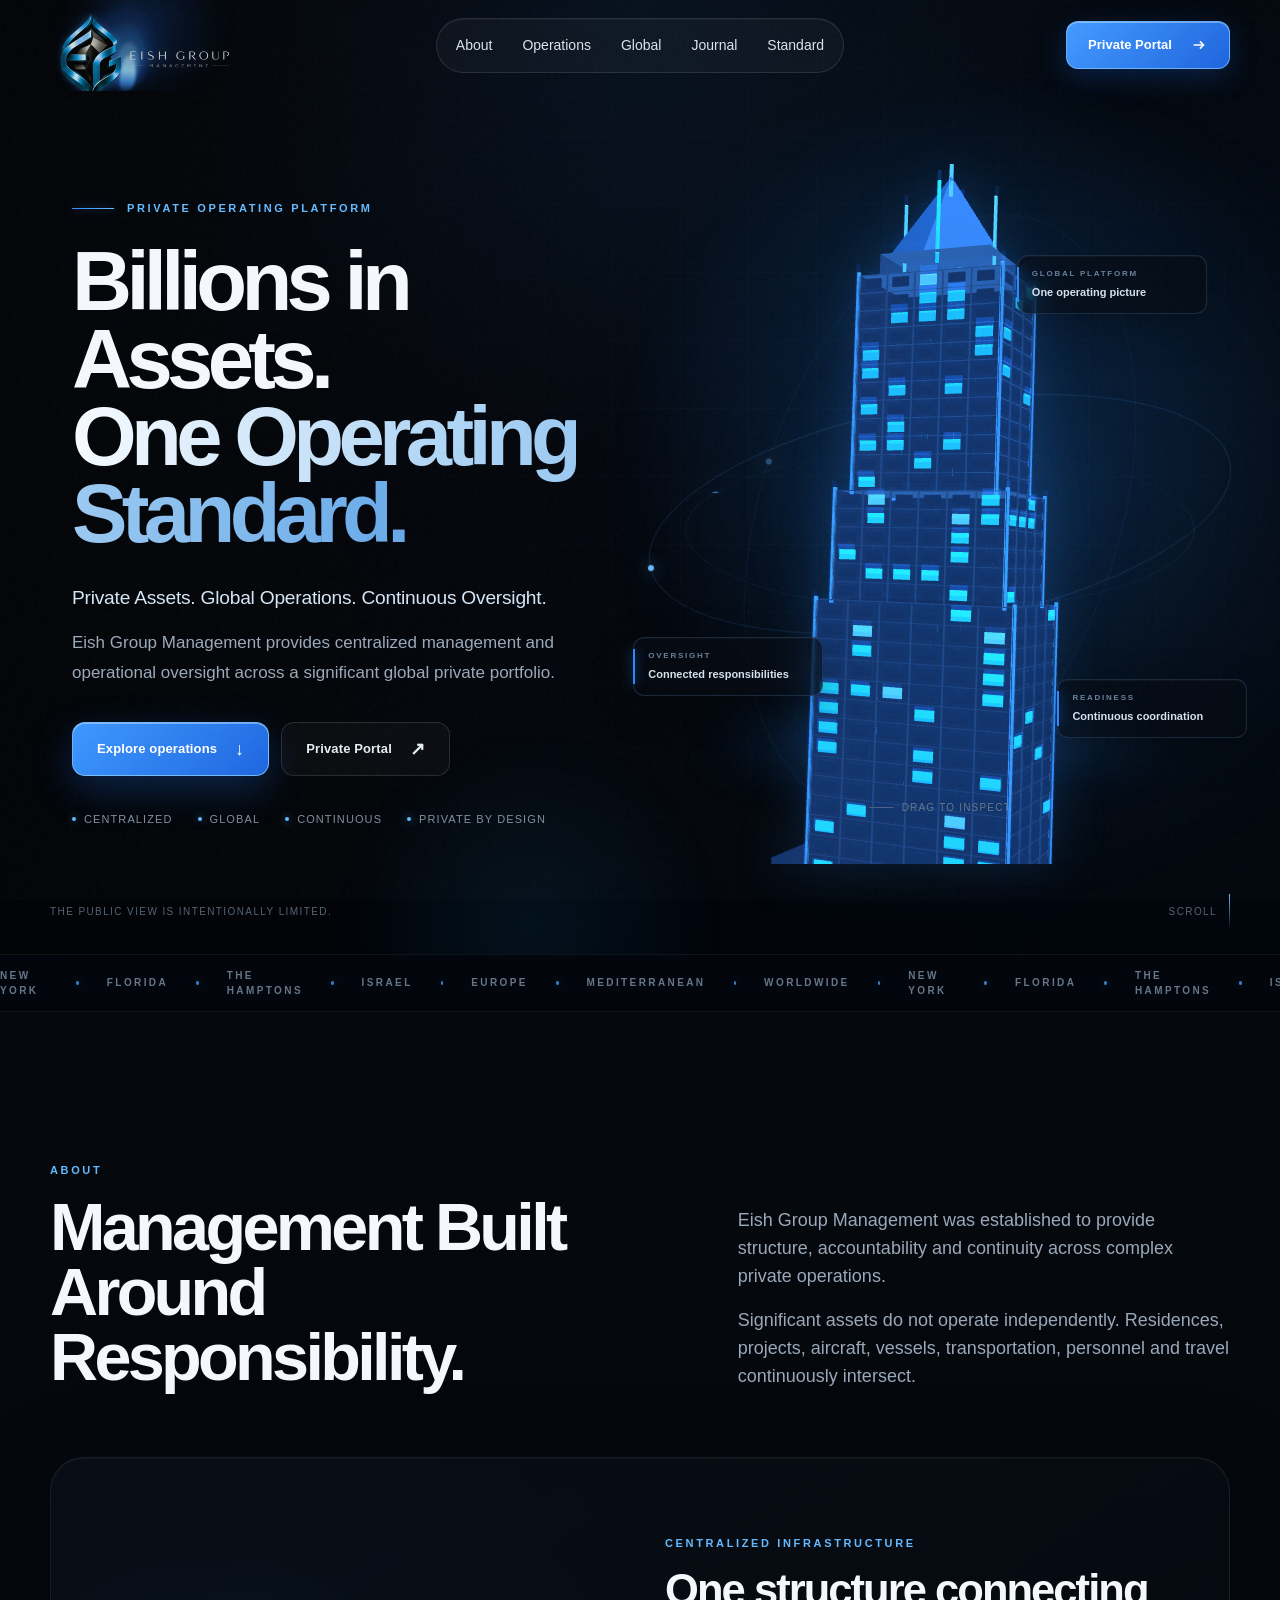
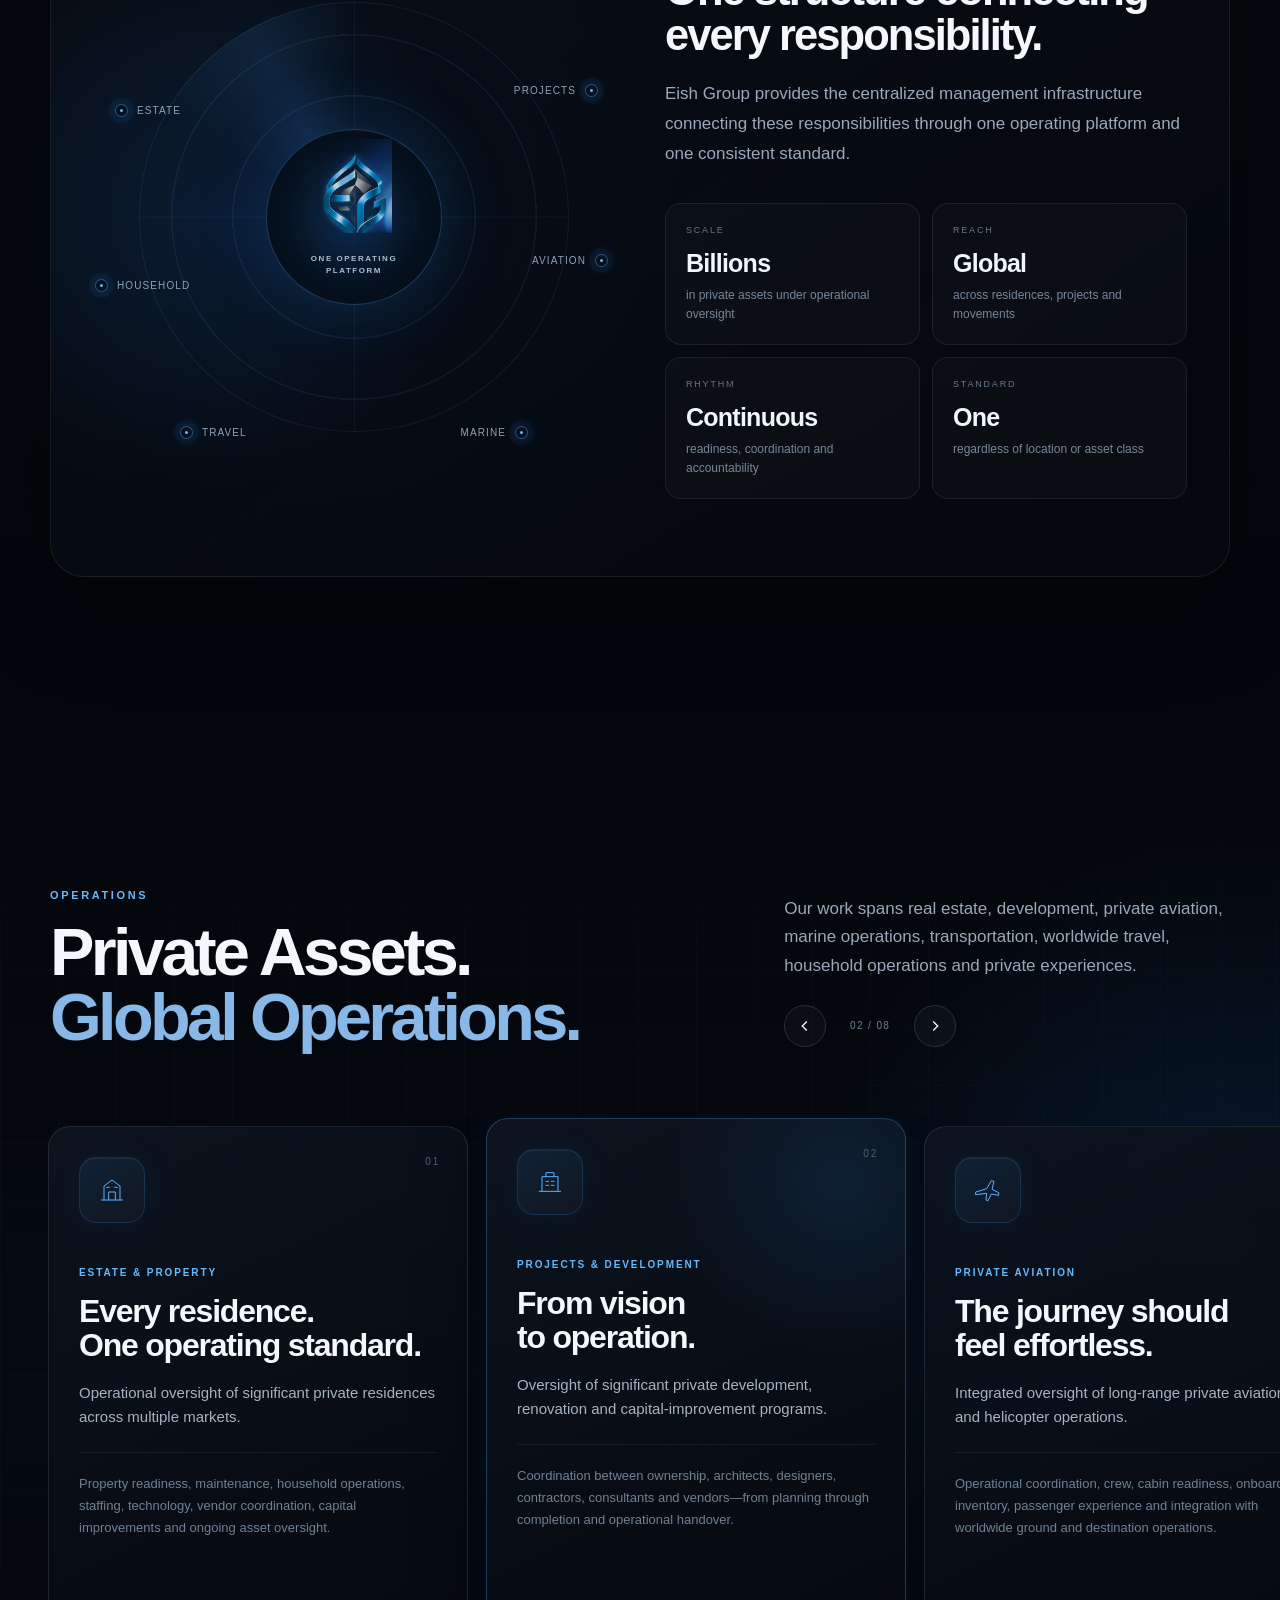
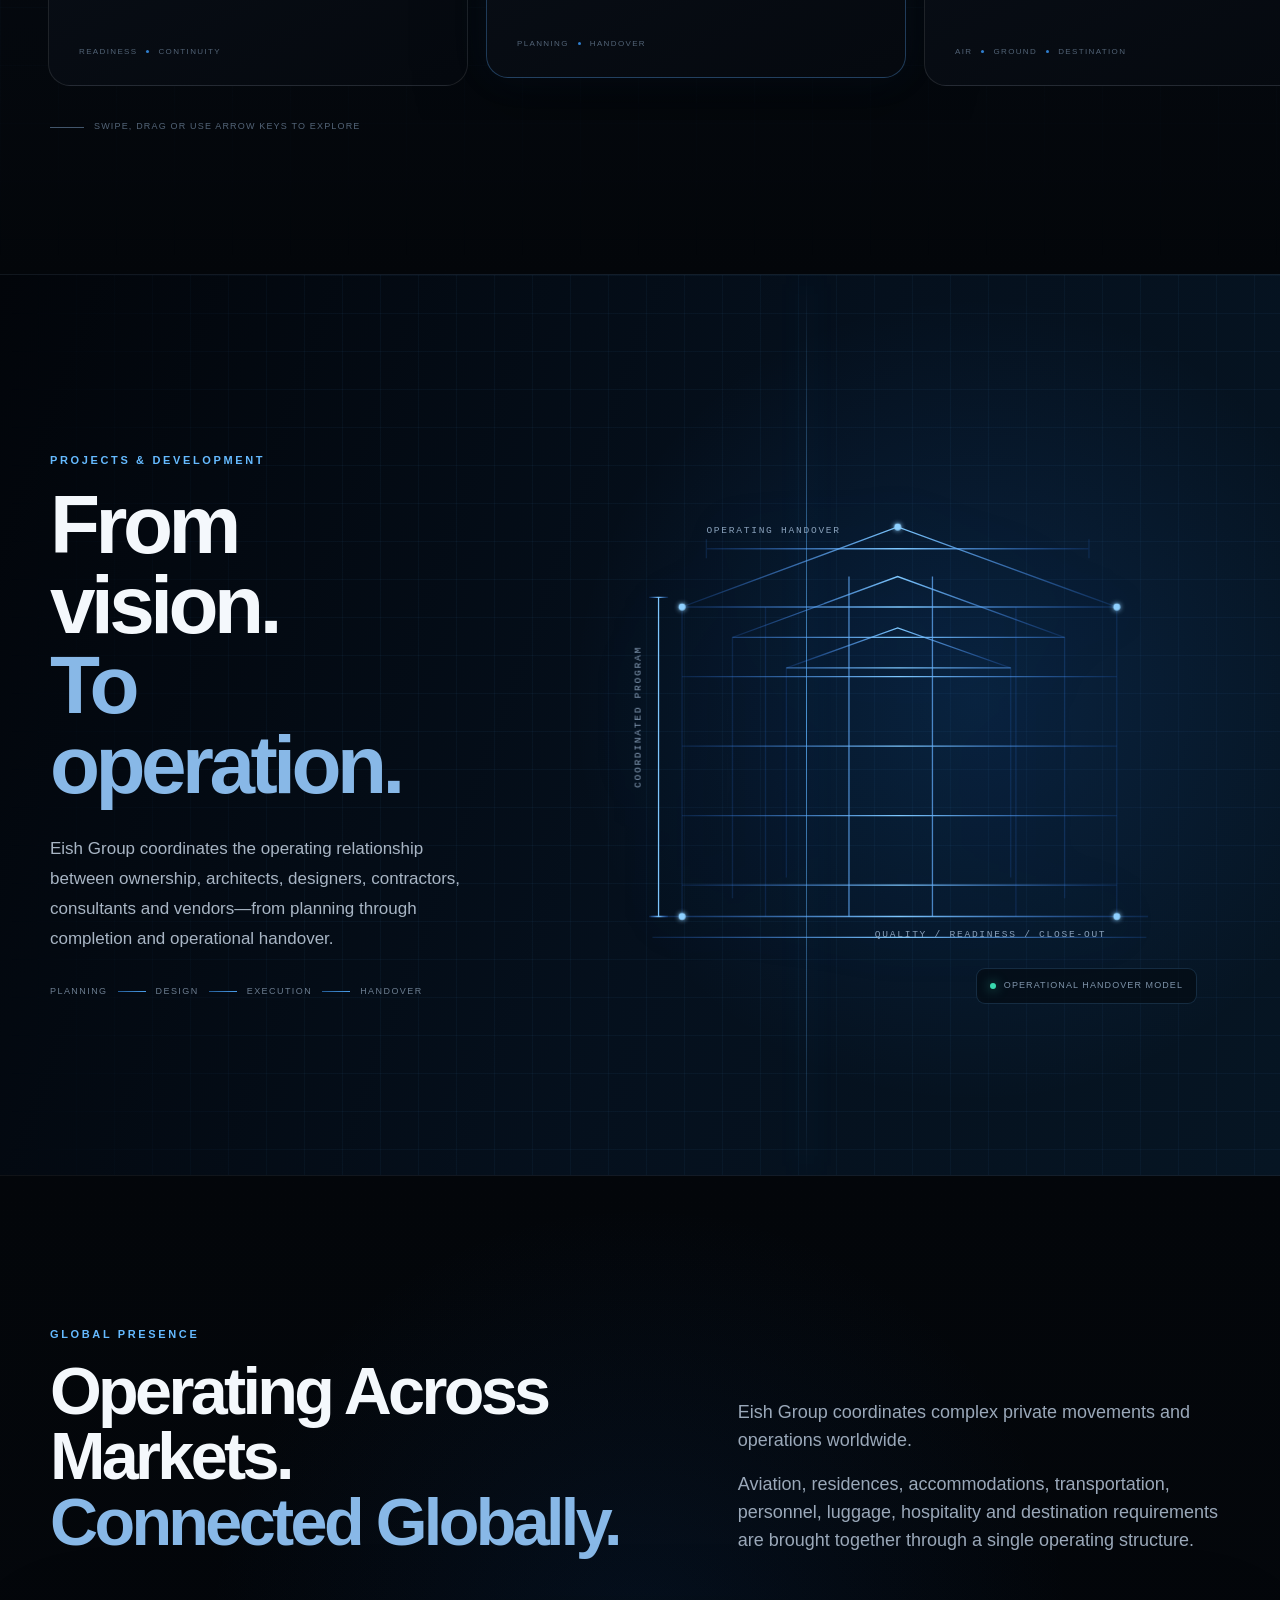
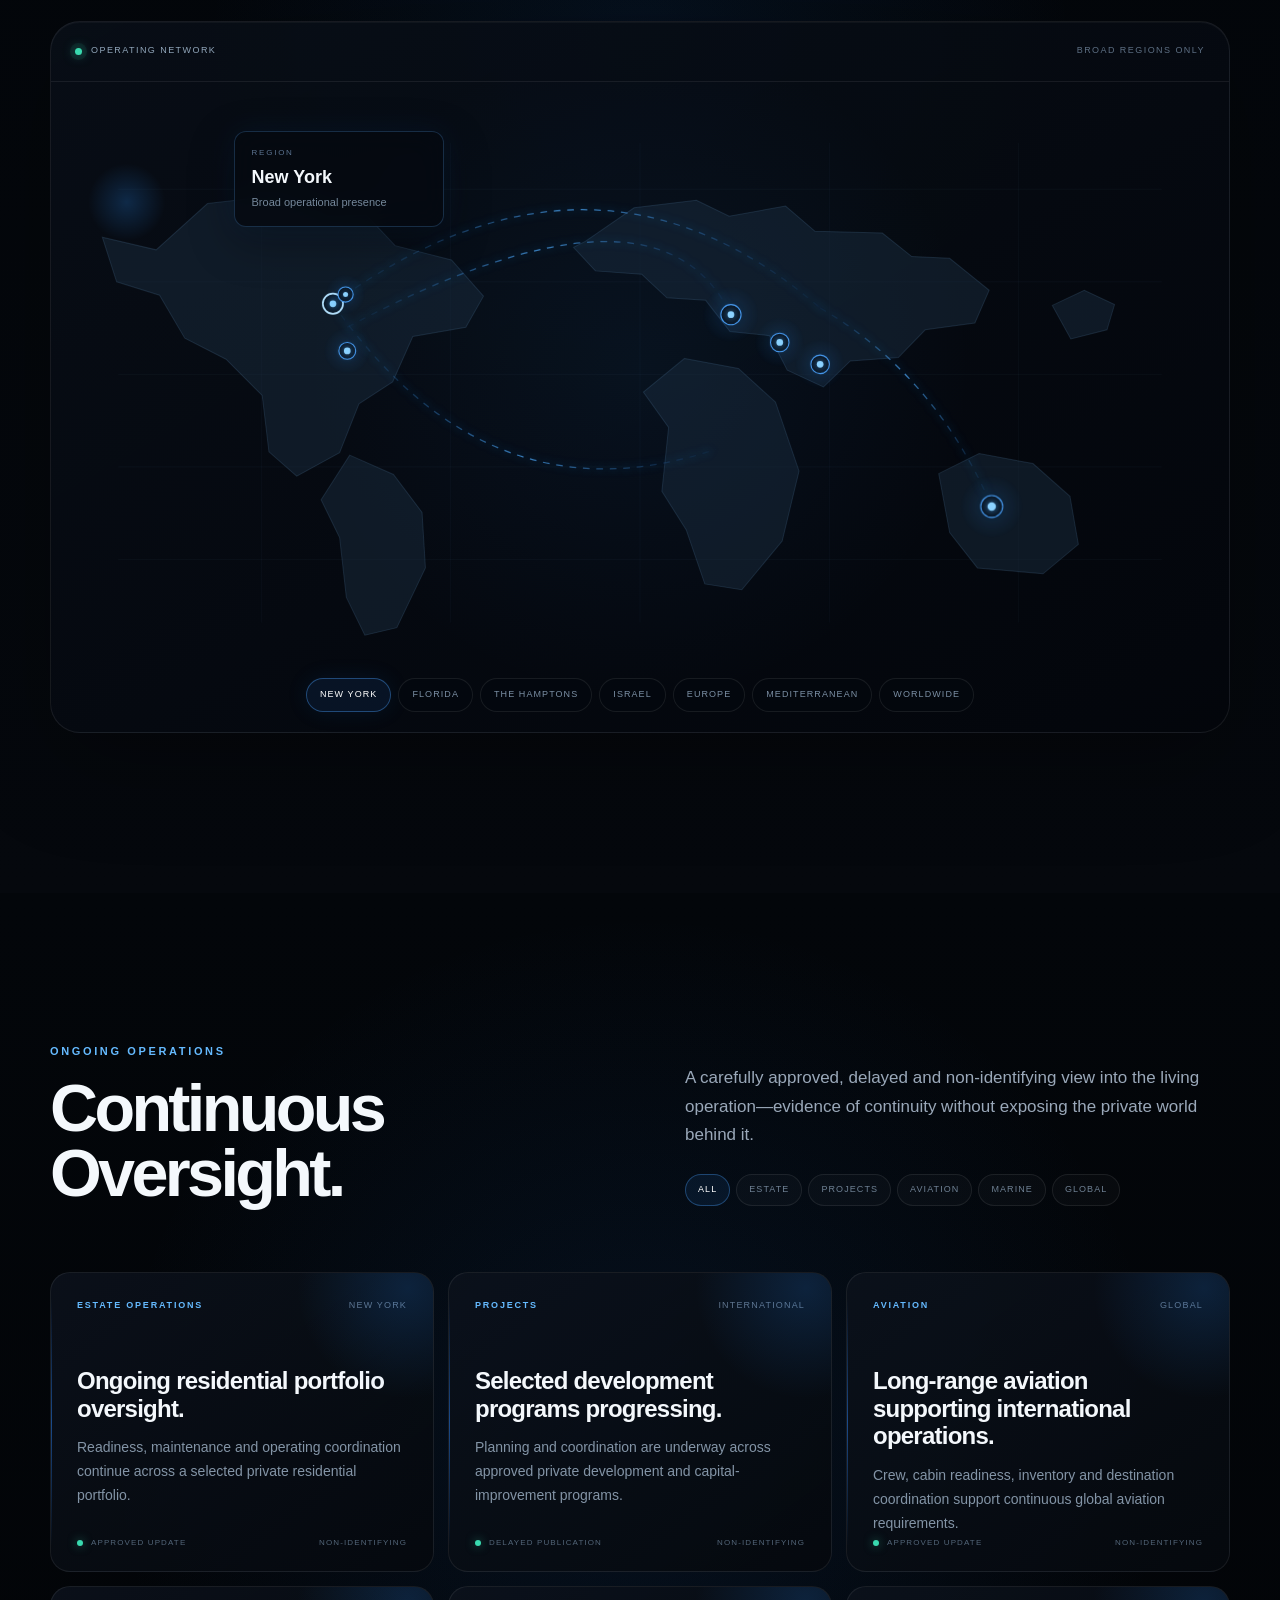
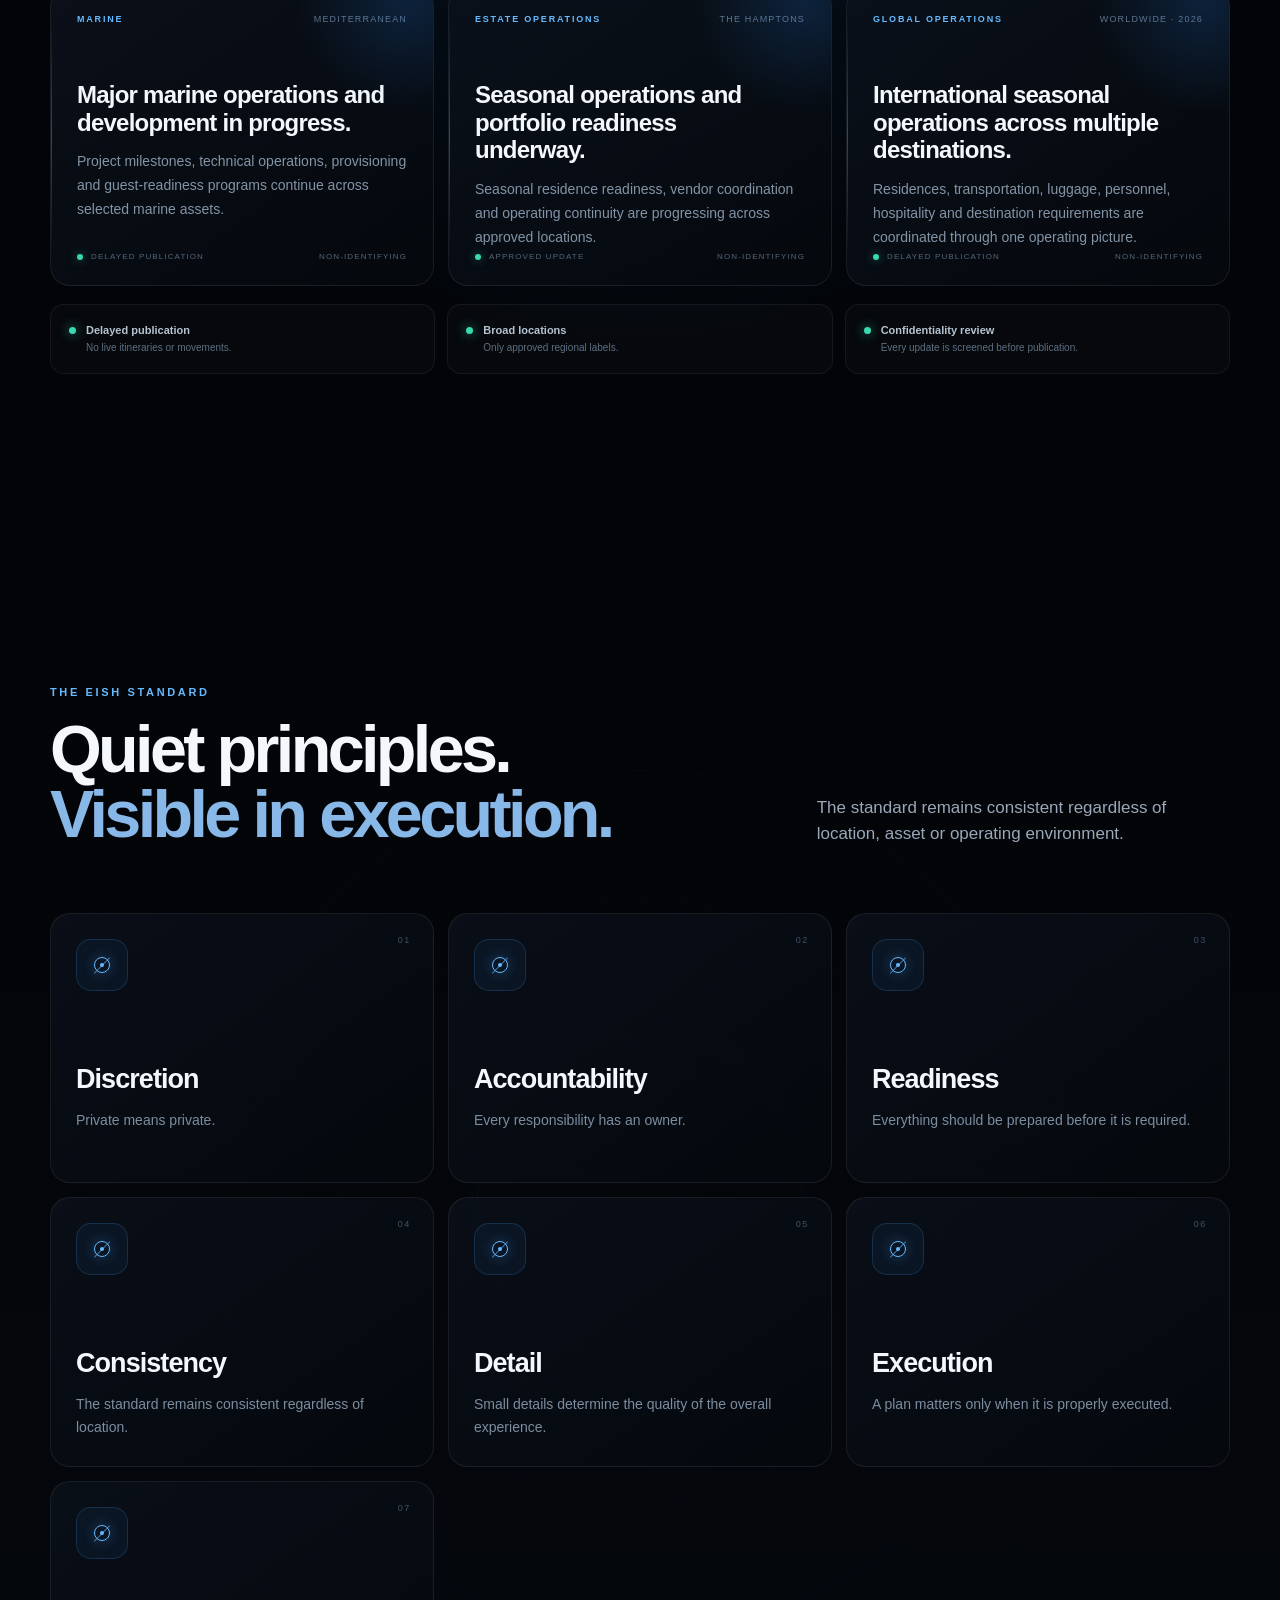
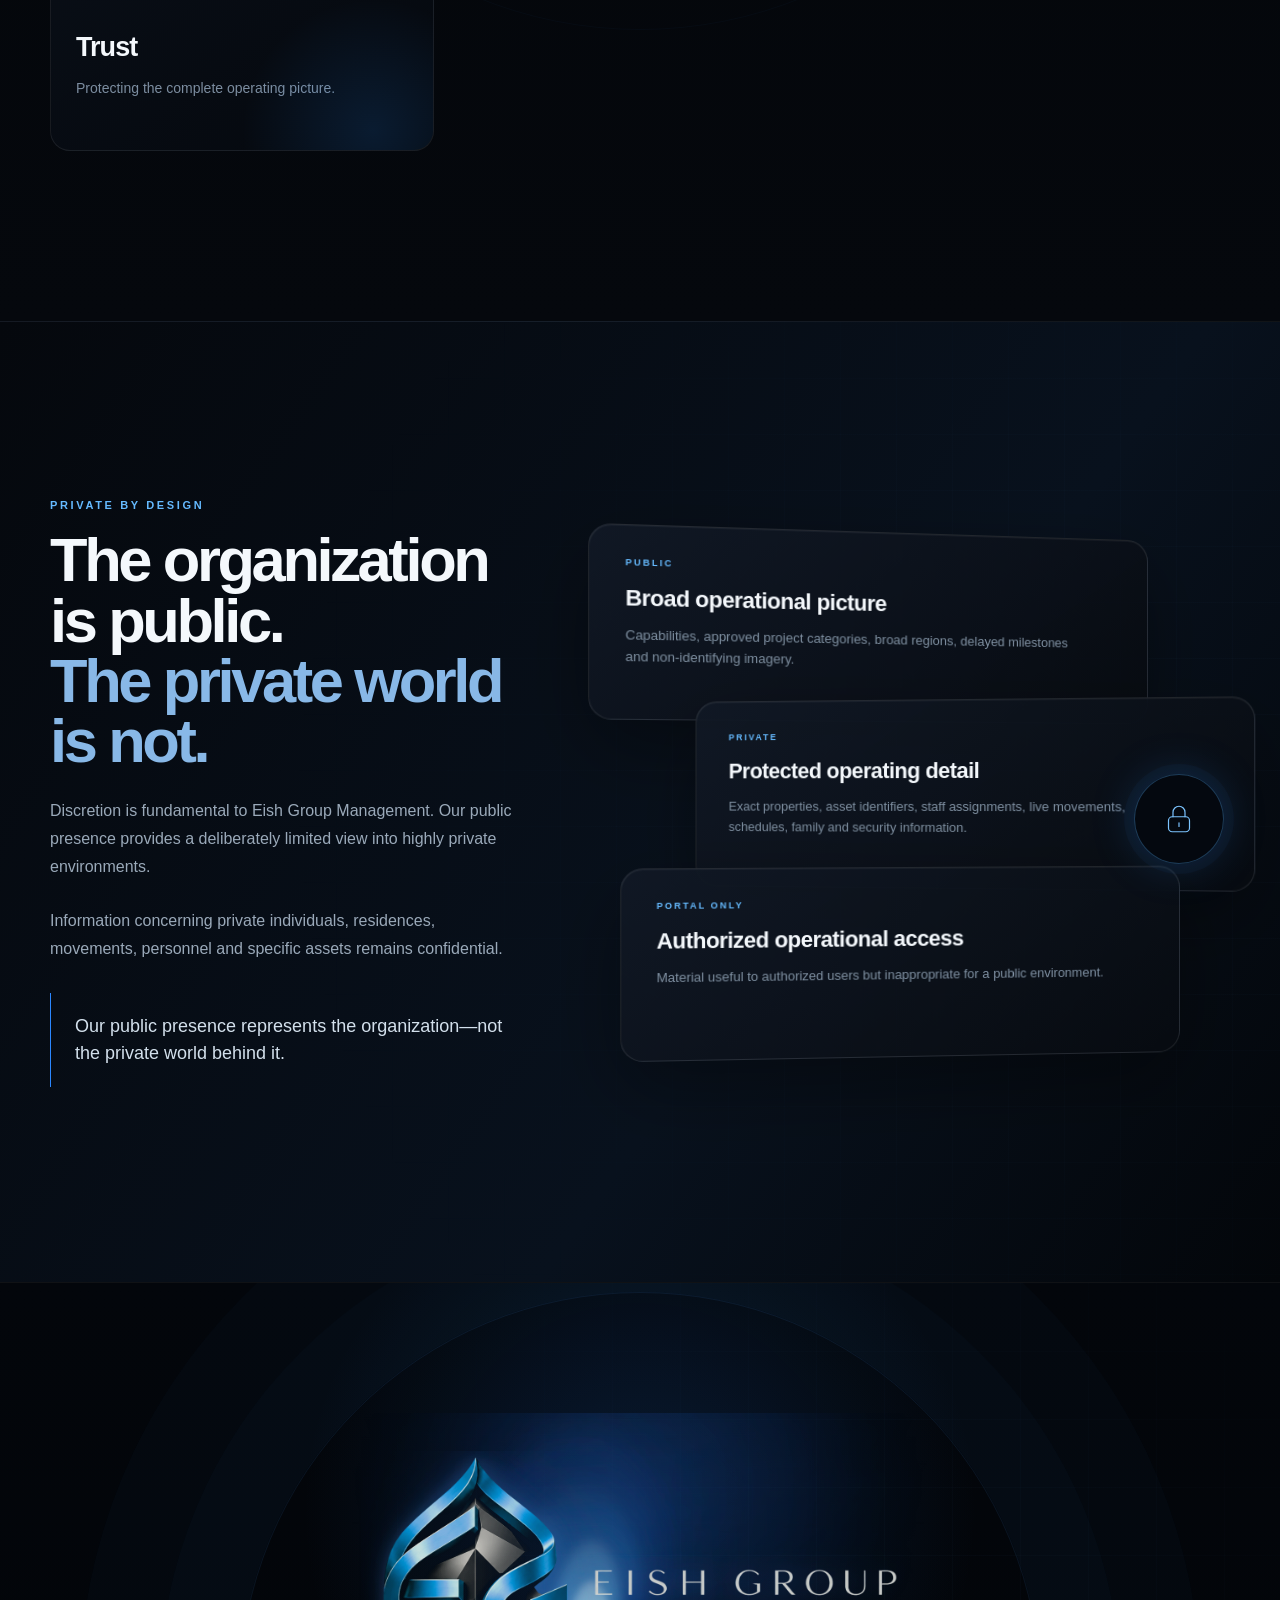
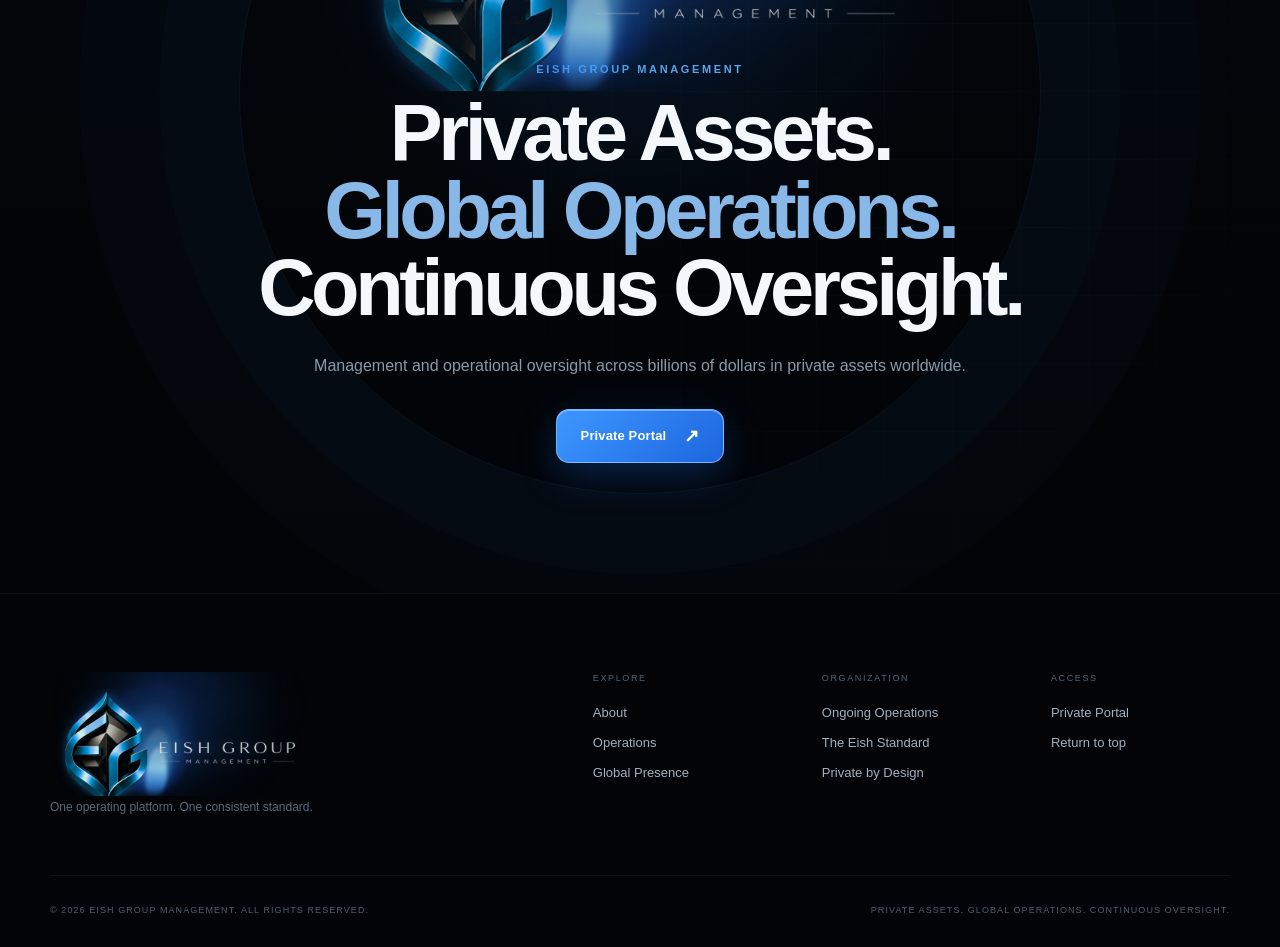
==== index.html @ 065172d6 "Deploy Eish Group Management website" ====
<!doctype html>
<html lang="en">
<head>
  <meta charset="utf-8">
  <meta name="viewport" content="width=device-width, initial-scale=1, viewport-fit=cover">
  <meta name="theme-color" content="#04070c">
  <meta name="color-scheme" content="dark">
  <meta name="description" content="Eish Group Management provides centralized management and operational oversight across a significant global private portfolio.">
  <meta property="og:type" content="website">
  <meta property="og:title" content="Eish Group Management — One Operating Standard">
  <meta property="og:description" content="Private Assets. Global Operations. Continuous Oversight.">
  <meta property="og:image" content="./assets/og-image.png">
  <meta name="twitter:card" content="summary_large_image">
  <title>Eish Group Management — Private Assets. Global Operations.</title>
  <link rel="icon" type="image/png" href="./assets/favicon.png">
  <link rel="apple-touch-icon" href="./assets/favicon.png">
  <link rel="manifest" href="./site.webmanifest">
  <link rel="preload" href="./assets/eish-logo-lockup.png" as="image">
  <link rel="preload" href="./assets/eish-tower.glb" as="fetch" type="model/gltf-binary" crossorigin>
  <link rel="stylesheet" href="./styles.css">
  <script type="module" src="./js/app.js"></script>
</head>
<body>
  <a class="skip-link" href="#main">Skip to content</a>
  <canvas id="ambient-canvas" class="ambient-canvas" aria-hidden="true"></canvas>
  <div class="page-noise" aria-hidden="true"></div>
  <div class="scroll-progress" aria-hidden="true"><span></span></div>

  <header class="site-header" data-header>
    <div class="header-shell">
      <a class="brand" href="#home" aria-label="Eish Group Management home">
        <img src="./assets/eish-logo-lockup.png" alt="Eish Group Management">
      </a>
      <nav class="desktop-nav" aria-label="Primary navigation">
        <a href="#about">About</a>
        <a href="#operations">Operations</a>
        <a href="#global">Global</a>
        <a href="#journal">Journal</a>
        <a href="#standard">Standard</a>
      </nav>
      <button class="portal-button portal-trigger" type="button">
        <span>Private Portal</span>
        <svg viewBox="0 0 20 20" aria-hidden="true"><path d="M4 10h11M11 6l4 4-4 4"/></svg>
      </button>
      <button class="menu-button" type="button" aria-label="Open menu" aria-expanded="false" data-menu-open>
        <span></span><span></span>
      </button>
    </div>
  </header>

  <dialog class="mobile-menu" data-mobile-menu>
    <div class="mobile-menu-shell">
      <button class="mobile-menu-close" type="button" aria-label="Close menu" data-menu-close>
        <span></span><span></span>
      </button>
      <img class="mobile-menu-mark" src="./assets/eish-mark.png" alt="">
      <nav aria-label="Mobile navigation">
        <a href="#about">About</a>
        <a href="#operations">Operations</a>
        <a href="#projects">Projects</a>
        <a href="#global">Global</a>
        <a href="#journal">Journal</a>
        <a href="#standard">The Eish Standard</a>
      </nav>
      <button class="button button-primary portal-trigger" type="button">Private Portal <span>↗</span></button>
      <p>Private Assets. Global Operations. Continuous Oversight.</p>
    </div>
  </dialog>

  <dialog class="portal-dialog" data-portal-dialog>
    <div class="portal-panel">
      <button class="dialog-close" type="button" aria-label="Close private portal dialog" data-portal-close>
        <span></span><span></span>
      </button>
      <div class="portal-security-mark" aria-hidden="true">
        <img src="./assets/eish-mark.png" alt="">
        <span class="security-ring"></span>
      </div>
      <p class="eyebrow">AUTHORIZED ACCESS</p>
      <h2>Private Portal</h2>
      <p class="portal-copy">Secure operational access is provided through a separate authenticated environment. Use the private access channel issued by Eish Group Management.</p>
      <div class="portal-status">
        <span class="status-dot"></span>
        <span>Protected environment</span>
      </div>
      <button class="button button-muted" type="button" data-portal-close>Return to public site</button>
    </div>
  </dialog>

  <aside class="section-rail" aria-label="Page sections">
    <a href="#home" data-section-link="home"><span>01</span><b>Home</b></a>
    <a href="#about" data-section-link="about"><span>02</span><b>About</b></a>
    <a href="#operations" data-section-link="operations"><span>03</span><b>Operations</b></a>
    <a href="#global" data-section-link="global"><span>04</span><b>Global</b></a>
    <a href="#journal" data-section-link="journal"><span>05</span><b>Journal</b></a>
    <a href="#standard" data-section-link="standard"><span>06</span><b>Standard</b></a>
  </aside>

  <main id="main">
    <section id="home" class="hero section-observed" data-section="home">
      <div class="hero-grid"></div>
      <div class="hero-orb hero-orb-a"></div>
      <div class="hero-orb hero-orb-b"></div>
      <div class="hero-content container">
        <div class="hero-copy reveal-group">
          <div class="eyebrow-line reveal-item">
            <span></span>
            <p>PRIVATE OPERATING PLATFORM</p>
          </div>
          <h1 class="reveal-item">Billions in Assets.<br><em>One Operating Standard.</em></h1>
          <p class="hero-deck reveal-item">Private Assets. Global Operations. Continuous Oversight.</p>
          <p class="hero-intro reveal-item">Eish Group Management provides centralized management and operational oversight across a significant global private portfolio.</p>
          <div class="hero-actions reveal-item">
            <a class="button button-primary" href="#operations">Explore operations <span>↓</span></a>
            <button class="button button-ghost portal-trigger" type="button">Private Portal <span>↗</span></button>
          </div>
          <div class="hero-proof reveal-item" aria-label="Operating attributes">
            <span><i></i>Centralized</span>
            <span><i></i>Global</span>
            <span><i></i>Continuous</span>
            <span><i></i>Private by Design</span>
          </div>
        </div>

        <div class="hero-visual reveal-item" data-building-stage>
          <div class="visual-halo"></div>
          <canvas id="building-canvas" aria-label="Interactive rotating architectural tower model"></canvas>
          <div class="model-fallback" data-model-fallback aria-hidden="true">
            <div class="fallback-tower"><i></i><i></i><i></i><i></i></div>
          </div>
          <div class="orbit orbit-a"></div>
          <div class="orbit orbit-b"></div>
          <div class="orbit orbit-c"></div>
          <div class="hud-card hud-card-top">
            <span>GLOBAL PLATFORM</span>
            <strong>One operating picture</strong>
          </div>
          <div class="hud-card hud-card-left">
            <span>OVERSIGHT</span>
            <strong>Connected responsibilities</strong>
          </div>
          <div class="hud-card hud-card-right">
            <span>READINESS</span>
            <strong>Continuous coordination</strong>
          </div>
          <div class="model-control-hint"><span></span>Drag to inspect</div>
        </div>
      </div>
      <div class="hero-bottom container">
        <p>The public view is intentionally limited.</p>
        <a href="#about" aria-label="Continue to about section"><span>Scroll</span><i></i></a>
      </div>
    </section>

    <div class="market-ticker" aria-label="Global markets">
      <div class="ticker-track">
        <span>NEW YORK</span><i></i><span>FLORIDA</span><i></i><span>THE HAMPTONS</span><i></i><span>ISRAEL</span><i></i><span>EUROPE</span><i></i><span>MEDITERRANEAN</span><i></i><span>WORLDWIDE</span><i></i>
        <span>NEW YORK</span><i></i><span>FLORIDA</span><i></i><span>THE HAMPTONS</span><i></i><span>ISRAEL</span><i></i><span>EUROPE</span><i></i><span>MEDITERRANEAN</span><i></i><span>WORLDWIDE</span><i></i>
      </div>
    </div>

    <section id="about" class="about-section section-observed" data-section="about">
      <div class="container section-head split-head">
        <div>
          <p class="eyebrow">ABOUT</p>
          <h2>Management Built<br>Around Responsibility.</h2>
        </div>
        <div class="section-lead">
          <p>Eish Group Management was established to provide structure, accountability and continuity across complex private operations.</p>
          <p>Significant assets do not operate independently. Residences, projects, aircraft, vessels, transportation, personnel and travel continuously intersect.</p>
        </div>
      </div>

      <div class="container operating-platform reveal-on-scroll">
        <div class="platform-core">
          <div class="platform-radar"></div>
          <div class="platform-center">
            <img src="./assets/eish-mark.png" alt="">
            <span>ONE OPERATING<br>PLATFORM</span>
          </div>
          <button class="platform-node node-estate" type="button" data-platform-node="Estate & Property"><i></i><span>Estate</span></button>
          <button class="platform-node node-projects" type="button" data-platform-node="Projects & Development"><i></i><span>Projects</span></button>
          <button class="platform-node node-aviation" type="button" data-platform-node="Private Aviation"><i></i><span>Aviation</span></button>
          <button class="platform-node node-marine" type="button" data-platform-node="Marine"><i></i><span>Marine</span></button>
          <button class="platform-node node-travel" type="button" data-platform-node="Worldwide Travel"><i></i><span>Travel</span></button>
          <button class="platform-node node-household" type="button" data-platform-node="Private & Household"><i></i><span>Household</span></button>
        </div>
        <div class="platform-copy">
          <p class="micro-label">CENTRALIZED INFRASTRUCTURE</p>
          <h3>One structure connecting every responsibility.</h3>
          <p>Eish Group provides the centralized management infrastructure connecting these responsibilities through one operating platform and one consistent standard.</p>
          <div class="platform-facts">
            <article><span>Scale</span><strong>Billions</strong><p>in private assets under operational oversight</p></article>
            <article><span>Reach</span><strong>Global</strong><p>across residences, projects and movements</p></article>
            <article><span>Rhythm</span><strong>Continuous</strong><p>readiness, coordination and accountability</p></article>
            <article><span>Standard</span><strong>One</strong><p>regardless of location or asset class</p></article>
          </div>
        </div>
      </div>
    </section>

    <section id="operations" class="operations-section section-observed" data-section="operations">
      <div class="operations-glow"></div>
      <div class="container section-head operations-heading">
        <div>
          <p class="eyebrow">OPERATIONS</p>
          <h2>Private Assets.<br><span>Global Operations.</span></h2>
        </div>
        <div>
          <p>Our work spans real estate, development, private aviation, marine operations, transportation, worldwide travel, household operations and private experiences.</p>
          <div class="deck-controls" aria-label="Operations carousel controls">
            <button type="button" data-deck-prev aria-label="Previous operation"><svg viewBox="0 0 20 20"><path d="m12 5-5 5 5 5"/></svg></button>
            <span data-deck-count>01 / 08</span>
            <button type="button" data-deck-next aria-label="Next operation"><svg viewBox="0 0 20 20"><path d="m8 5 5 5-5 5"/></svg></button>
          </div>
        </div>
      </div>

      <div class="operations-deck" data-operations-deck tabindex="0" aria-label="Operating divisions">
        <article class="operation-card" data-operation-card>
          <div class="card-scan"></div>
          <div class="operation-index">01</div>
          <div class="operation-icon">
            <svg viewBox="0 0 48 48" aria-hidden="true"><path d="M8 39h32M12 39V18l12-9 12 9v21M19 39V27h10v12M16 20h4M28 20h4"/></svg>
          </div>
          <p class="operation-label">ESTATE &amp; PROPERTY</p>
          <h3>Every residence.<br>One operating standard.</h3>
          <p>Operational oversight of significant private residences across multiple markets.</p>
          <div class="operation-detail">Property readiness, maintenance, household operations, staffing, technology, vendor coordination, capital improvements and ongoing asset oversight.</div>
          <footer><span>Readiness</span><i></i><span>Continuity</span></footer>
        </article>

        <article class="operation-card" data-operation-card>
          <div class="card-scan"></div>
          <div class="operation-index">02</div>
          <div class="operation-icon">
            <svg viewBox="0 0 48 48" aria-hidden="true"><path d="M8 38h32M12 38V16h24v22M18 16V10h12v6M18 23h4M26 23h4M18 29h4M26 29h4"/></svg>
          </div>
          <p class="operation-label">PROJECTS &amp; DEVELOPMENT</p>
          <h3>From vision<br>to operation.</h3>
          <p>Oversight of significant private development, renovation and capital-improvement programs.</p>
          <div class="operation-detail">Coordination between ownership, architects, designers, contractors, consultants and vendors—from planning through completion and operational handover.</div>
          <footer><span>Planning</span><i></i><span>Handover</span></footer>
        </article>

        <article class="operation-card" data-operation-card>
          <div class="card-scan"></div>
          <div class="operation-index">03</div>
          <div class="operation-icon">
            <svg viewBox="0 0 48 48" aria-hidden="true"><path d="m6 27 16-5 7-12 4 1-3 12 10 5v4l-11-2-5 10-3-1 1-10-16 2z"/></svg>
          </div>
          <p class="operation-label">PRIVATE AVIATION</p>
          <h3>The journey should<br>feel effortless.</h3>
          <p>Integrated oversight of long-range private aviation and helicopter operations.</p>
          <div class="operation-detail">Operational coordination, crew, cabin readiness, onboard inventory, passenger experience and integration with worldwide ground and destination operations.</div>
          <footer><span>Air</span><i></i><span>Ground</span><i></i><span>Destination</span></footer>
        </article>

        <article class="operation-card" data-operation-card>
          <div class="card-scan"></div>
          <div class="operation-index">04</div>
          <div class="operation-icon">
            <svg viewBox="0 0 48 48" aria-hidden="true"><path d="M7 30h34l-6 8H14zM14 30l3-11h14l5 11M20 19v-7h8v7M8 41c3 0 3-2 6-2s3 2 6 2 3-2 6-2 3 2 6 2 3-2 6-2"/></svg>
          </div>
          <p class="operation-label">MARINE</p>
          <h3>From build<br>to operation.</h3>
          <p>Operational and project oversight across significant private marine assets.</p>
          <div class="operation-detail">Major vessels, new-build programs and supporting craft—from project coordination and technical operations to crew interface, provisioning and guest readiness.</div>
          <footer><span>Build</span><i></i><span>Technical</span><i></i><span>Guest</span></footer>
        </article>

        <article class="operation-card" data-operation-card>
          <div class="card-scan"></div>
          <div class="operation-index">05</div>
          <div class="operation-icon">
            <svg viewBox="0 0 48 48" aria-hidden="true"><circle cx="24" cy="24" r="16"/><path d="M8 24h32M24 8c5 5 7 10 7 16s-2 11-7 16M24 8c-5 5-7 10-7 16s2 11 7 16"/></svg>
          </div>
          <p class="operation-label">GLOBAL OPERATIONS</p>
          <h3>One journey.<br>One operating picture.</h3>
          <p>Complex private movements and operations coordinated worldwide.</p>
          <div class="operation-detail">Aviation, residences, accommodations, transportation, personnel, luggage, hospitality and destination requirements brought together through a single operating structure.</div>
          <footer><span>Movement</span><i></i><span>Logistics</span><i></i><span>Experience</span></footer>
        </article>

        <article class="operation-card" data-operation-card>
          <div class="card-scan"></div>
          <div class="operation-index">06</div>
          <div class="operation-icon">
            <svg viewBox="0 0 48 48" aria-hidden="true"><path d="M10 38h28M13 38V21h22v17M18 21v-7h12v7M18 28h4M26 28h4M21 38v-6h6v6"/></svg>
          </div>
          <p class="operation-label">PRIVATE &amp; HOUSEHOLD</p>
          <h3>Consistency wherever<br>the operation moves.</h3>
          <p>Coordination of the people and systems behind significant private environments.</p>
          <div class="operation-detail">Household teams, transportation, culinary, hospitality and other private operational requirements across residences and destinations.</div>
          <footer><span>People</span><i></i><span>Systems</span><i></i><span>Service</span></footer>
        </article>

        <article class="operation-card" data-operation-card>
          <div class="card-scan"></div>
          <div class="operation-index">07</div>
          <div class="operation-icon">
            <svg viewBox="0 0 48 48" aria-hidden="true"><path d="M8 31h32l-3-10H11zM12 31v6M36 31v6M15 26h18M17 21l3-7h8l3 7M14 37h3M31 37h3"/></svg>
          </div>
          <p class="operation-label">TRANSPORTATION</p>
          <h3>Ready before<br>it is required.</h3>
          <p>Oversight of private fleets and destination transportation across markets.</p>
          <div class="operation-detail">Drivers, vehicle readiness, maintenance, movements, arrival coordination and cross-destination consistency.</div>
          <footer><span>Fleet</span><i></i><span>Readiness</span><i></i><span>Movement</span></footer>
        </article>

        <article class="operation-card" data-operation-card>
          <div class="card-scan"></div>
          <div class="operation-index">08</div>
          <div class="operation-icon">
            <svg viewBox="0 0 48 48" aria-hidden="true"><path d="M24 7v34M8 24h32M13 13l22 22M35 13 13 35"/><circle cx="24" cy="24" r="13"/></svg>
          </div>
          <p class="operation-label">PRIVATE EXPERIENCES</p>
          <h3>Complexity managed.<br>Experience protected.</h3>
          <p>Oversight of major holidays, seasonal programs, private gatherings and international experiences.</p>
          <div class="operation-detail">People, locations, transportation, culinary, hospitality, scheduling and destination requirements coordinated as one operation.</div>
          <footer><span>Seasonal</span><i></i><span>Hospitality</span><i></i><span>Execution</span></footer>
        </article>
      </div>
      <div class="container deck-instruction"><span></span>Swipe, drag or use arrow keys to explore</div>
    </section>

    <section id="projects" class="projects-section section-observed" data-section="projects">
      <div class="blueprint-grid" aria-hidden="true"></div>
      <div class="blueprint-beam" aria-hidden="true"></div>
      <div class="container projects-layout">
        <div class="projects-copy reveal-on-scroll">
          <p class="eyebrow">PROJECTS &amp; DEVELOPMENT</p>
          <h2>From vision.<br><span>To operation.</span></h2>
          <p>Eish Group coordinates the operating relationship between ownership, architects, designers, contractors, consultants and vendors—from planning through completion and operational handover.</p>
          <div class="project-phases">
            <span>Planning</span><i></i><span>Design</span><i></i><span>Execution</span><i></i><span>Handover</span>
          </div>
        </div>
        <div class="blueprint-visual reveal-on-scroll" aria-hidden="true">
          <svg viewBox="0 0 760 640" role="img">
            <defs>
              <linearGradient id="blueprintStroke" x1="0" x2="1"><stop offset="0" stop-color="#2f7fff" stop-opacity=".15"/><stop offset=".5" stop-color="#7ec8ff"/><stop offset="1" stop-color="#2f7fff" stop-opacity=".15"/></linearGradient>
              <filter id="blueprintGlow"><feGaussianBlur stdDeviation="3" result="b"/><feMerge><feMergeNode in="b"/><feMergeNode in="SourceGraphic"/></feMerge></filter>
            </defs>
            <g class="blueprint-lines" fill="none" stroke="url(#blueprintStroke)" stroke-width="1.5">
              <path d="M130 540V184l248-92 252 92v356"/>
              <path d="M188 519V219l190-70 192 70v300"/>
              <path d="M250 495V254l128-46 130 46v241"/>
              <path d="M130 184h500M188 219h382M250 254h258"/>
              <path d="M130 264h500M130 344h500M130 424h500M130 504h500"/>
              <path d="M226 184v356M322 149v391M418 149v391M514 184v356"/>
              <path d="M378 92v448" stroke-dasharray="5 8"/>
              <path d="M94 540h572M96 564h568"/>
              <path d="M158 117h440M158 106v22M598 106v22"/>
              <path d="M103 173v367M92 173h22M92 540h22"/>
            </g>
            <g class="blueprint-nodes" fill="#8ed0ff" filter="url(#blueprintGlow)">
              <circle cx="130" cy="184" r="4"/><circle cx="630" cy="184" r="4"/><circle cx="378" cy="92" r="4"/><circle cx="130" cy="540" r="4"/><circle cx="630" cy="540" r="4"/>
            </g>
            <g class="blueprint-labels" fill="#88a0ba" font-family="ui-monospace, monospace" font-size="11" letter-spacing="2">
              <text x="158" y="99">OPERATING HANDOVER</text>
              <text x="618" y="564" text-anchor="end">QUALITY / READINESS / CLOSE-OUT</text>
              <text transform="translate(82 392) rotate(-90)">COORDINATED PROGRAM</text>
            </g>
          </svg>
          <div class="blueprint-status"><span></span>Operational handover model</div>
        </div>
      </div>
    </section>

    <section id="global" class="global-section section-observed" data-section="global">
      <div class="container section-head split-head">
        <div>
          <p class="eyebrow">GLOBAL PRESENCE</p>
          <h2>Operating Across Markets.<br><span>Connected Globally.</span></h2>
        </div>
        <div class="section-lead">
          <p>Eish Group coordinates complex private movements and operations worldwide.</p>
          <p>Aviation, residences, accommodations, transportation, personnel, luggage, hospitality and destination requirements are brought together through a single operating structure.</p>
        </div>
      </div>

      <div class="container map-shell reveal-on-scroll">
        <div class="map-toolbar">
          <span class="live-indicator"><i></i>OPERATING NETWORK</span>
          <span>Broad regions only</span>
        </div>
        <div class="world-map" data-world-map>
          <svg class="map-svg" viewBox="0 0 1400 690" role="img" aria-label="Abstract world map showing broad Eish Group operating regions">
            <defs>
              <radialGradient id="mapGlow"><stop offset="0" stop-color="#2a93ff" stop-opacity=".22"/><stop offset="1" stop-color="#2a93ff" stop-opacity="0"/></radialGradient>
              <linearGradient id="mapLine" x1="0" x2="1"><stop offset="0" stop-color="#1b4d86" stop-opacity=".12"/><stop offset=".5" stop-color="#50adff" stop-opacity=".72"/><stop offset="1" stop-color="#1b4d86" stop-opacity=".12"/></linearGradient>
              <filter id="mapBlur"><feGaussianBlur stdDeviation="5"/></filter>
            </defs>
            <g class="map-grid-lines">
              <path d="M80 110H1320M80 220H1320M80 330H1320M80 440H1320M80 550H1320"/>
              <path d="M250 55V625M475 55V625M700 55V625M925 55V625M1150 55V625"/>
            </g>
            <g class="continents">
              <path d="M125 182l61-55 86-10 57 25 46-1 34 36 67 17 38 43-21 37-63 11-24 54-40 26-23 58-51 28-33-29-8-67-43-43-49-25-30-51-51-16-17-53z"/>
              <path d="M355 426l52 23 34 45 4 66-34 71-38 9-22-45-8-71-22-45z"/>
              <path d="M635 172l58-40 74-9 39 19 67-12 35 30 80 2 35 28 45 2 47 38-17 39-59 8-32 33-57 4-32 31-43-20-21-41-47-5-29-37-46-3-30-28-55-4-26-28z"/>
              <path d="M753 311l64 12 44 40 28 82-20 83-48 58-44-7-22-64-29-46 8-76-30-42z"/>
              <path d="M1055 448l48-24 64 12 44 39 10 57-42 35-78-7-33-42z"/>
              <path d="M1190 248l38-18 36 17-9 30-43 11z"/>
            </g>
            <g class="route-glows" filter="url(#mapBlur)">
              <path d="M335 246Q645 20 914 251"/>
              <path d="M352 274Q720 78 808 259"/>
              <path d="M914 251Q1050 330 1118 487"/>
              <path d="M335 246Q520 510 790 419"/>
            </g>
            <g class="routes">
              <path d="M335 246Q645 20 914 251"/>
              <path d="M352 274Q720 78 808 259"/>
              <path d="M914 251Q1050 330 1118 487"/>
              <path d="M335 246Q520 510 790 419"/>
            </g>
            <g class="map-points">
              <g class="map-point" tabindex="0" data-region="New York" transform="translate(335 246)"><circle class="point-halo" r="34"/><circle class="point-ring" r="12"/><circle class="point-core" r="4"/></g>
              <g class="map-point" tabindex="0" data-region="Florida" transform="translate(352 302)"><circle class="point-halo" r="28"/><circle class="point-ring" r="10"/><circle class="point-core" r="4"/></g>
              <g class="map-point" tabindex="0" data-region="The Hamptons" transform="translate(350 235)"><circle class="point-halo" r="24"/><circle class="point-ring" r="9"/><circle class="point-core" r="3"/></g>
              <g class="map-point" tabindex="0" data-region="Europe" transform="translate(808 259)"><circle class="point-halo" r="34"/><circle class="point-ring" r="12"/><circle class="point-core" r="4"/></g>
              <g class="map-point" tabindex="0" data-region="Israel" transform="translate(914 318)"><circle class="point-halo" r="30"/><circle class="point-ring" r="11"/><circle class="point-core" r="4"/></g>
              <g class="map-point" tabindex="0" data-region="Mediterranean" transform="translate(866 292)"><circle class="point-halo" r="30"/><circle class="point-ring" r="11"/><circle class="point-core" r="4"/></g>
              <g class="map-point" tabindex="0" data-region="Worldwide" transform="translate(1118 487)"><circle class="point-halo" r="38"/><circle class="point-ring" r="13"/><circle class="point-core" r="5"/></g>
            </g>
          </svg>
          <div class="map-tooltip" data-map-tooltip><span>REGION</span><strong>New York</strong><p>Broad operational presence</p></div>
          <div class="map-regions" aria-label="Operating regions">
            <button type="button" data-map-region="New York">New York</button>
            <button type="button" data-map-region="Florida">Florida</button>
            <button type="button" data-map-region="The Hamptons">The Hamptons</button>
            <button type="button" data-map-region="Israel">Israel</button>
            <button type="button" data-map-region="Europe">Europe</button>
            <button type="button" data-map-region="Mediterranean">Mediterranean</button>
            <button type="button" data-map-region="Worldwide">Worldwide</button>
          </div>
        </div>
      </div>
    </section>

    <section id="journal" class="journal-section section-observed" data-section="journal">
      <div class="journal-aura" aria-hidden="true"></div>
      <div class="container section-head journal-head">
        <div>
          <p class="eyebrow">ONGOING OPERATIONS</p>
          <h2>Continuous Oversight.</h2>
        </div>
        <div>
          <p>A carefully approved, delayed and non-identifying view into the living operation—evidence of continuity without exposing the private world behind it.</p>
          <div class="journal-filters" data-journal-filters aria-label="Filter ongoing operations">
            <button type="button" class="is-active" data-filter="all">All</button>
            <button type="button" data-filter="estate">Estate</button>
            <button type="button" data-filter="projects">Projects</button>
            <button type="button" data-filter="aviation">Aviation</button>
            <button type="button" data-filter="marine">Marine</button>
            <button type="button" data-filter="global">Global</button>
          </div>
        </div>
      </div>
      <div class="container journal-grid" data-journal-grid aria-live="polite"></div>
      <div class="container journal-policy">
        <div><span class="status-dot"></span><strong>Delayed publication</strong><p>No live itineraries or movements.</p></div>
        <div><span class="status-dot"></span><strong>Broad locations</strong><p>Only approved regional labels.</p></div>
        <div><span class="status-dot"></span><strong>Confidentiality review</strong><p>Every update is screened before publication.</p></div>
      </div>
    </section>

    <section id="standard" class="standard-section section-observed" data-section="standard">
      <div class="standard-rings" aria-hidden="true"><i></i><i></i><i></i></div>
      <div class="container section-head standard-head">
        <div>
          <p class="eyebrow">THE EISH STANDARD</p>
          <h2>Quiet principles.<br><span>Visible in execution.</span></h2>
        </div>
        <p>The standard remains consistent regardless of location, asset or operating environment.</p>
      </div>
      <div class="container standard-grid reveal-on-scroll">
        <article><span>01</span><div class="standard-icon"><i></i></div><h3>Discretion</h3><p>Private means private.</p></article>
        <article><span>02</span><div class="standard-icon"><i></i></div><h3>Accountability</h3><p>Every responsibility has an owner.</p></article>
        <article><span>03</span><div class="standard-icon"><i></i></div><h3>Readiness</h3><p>Everything should be prepared before it is required.</p></article>
        <article><span>04</span><div class="standard-icon"><i></i></div><h3>Consistency</h3><p>The standard remains consistent regardless of location.</p></article>
        <article><span>05</span><div class="standard-icon"><i></i></div><h3>Detail</h3><p>Small details determine the quality of the overall experience.</p></article>
        <article><span>06</span><div class="standard-icon"><i></i></div><h3>Execution</h3><p>A plan matters only when it is properly executed.</p></article>
        <article class="standard-trust"><span>07</span><div class="standard-icon"><i></i></div><h3>Trust</h3><p>Protecting the complete operating picture.</p></article>
      </div>
    </section>

    <section id="privacy" class="privacy-section">
      <div class="container privacy-layout reveal-on-scroll">
        <div class="privacy-copy">
          <p class="eyebrow">PRIVATE BY DESIGN</p>
          <h2>The organization is public.<br><span>The private world is not.</span></h2>
          <p>Discretion is fundamental to Eish Group Management. Our public presence provides a deliberately limited view into highly private environments.</p>
          <p>Information concerning private individuals, residences, movements, personnel and specific assets remains confidential.</p>
          <blockquote>Our public presence represents the organization—not the private world behind it.</blockquote>
        </div>
        <div class="confidentiality-stack" aria-label="Confidentiality architecture">
          <article class="confidential-layer layer-public">
            <span>PUBLIC</span>
            <strong>Broad operational picture</strong>
            <p>Capabilities, approved project categories, broad regions, delayed milestones and non-identifying imagery.</p>
          </article>
          <article class="confidential-layer layer-private">
            <span>PRIVATE</span>
            <strong>Protected operating detail</strong>
            <p>Exact properties, asset identifiers, staff assignments, live movements, schedules, family and security information.</p>
          </article>
          <article class="confidential-layer layer-portal">
            <span>PORTAL ONLY</span>
            <strong>Authorized operational access</strong>
            <p>Material useful to authorized users but inappropriate for a public environment.</p>
          </article>
          <div class="stack-lock" aria-hidden="true">
            <svg viewBox="0 0 48 48"><rect x="10" y="21" width="28" height="20" rx="5"/><path d="M16 21v-6a8 8 0 0 1 16 0v6M24 29v5"/></svg>
          </div>
        </div>
      </div>
    </section>

    <section class="closing-section">
      <div class="closing-grid"></div>
      <div class="container closing-content">
        <img src="./assets/eish-logo-lockup.png" alt="Eish Group Management">
        <p class="eyebrow">EISH GROUP MANAGEMENT</p>
        <h2>Private Assets.<br><span>Global Operations.</span><br>Continuous Oversight.</h2>
        <p>Management and operational oversight across billions of dollars in private assets worldwide.</p>
        <button class="button button-primary portal-trigger" type="button">Private Portal <span>↗</span></button>
      </div>
    </section>
  </main>

  <footer class="site-footer">
    <div class="container footer-top">
      <div class="footer-brand">
        <img src="./assets/eish-logo-lockup.png" alt="Eish Group Management">
        <p>One operating platform. One consistent standard.</p>
      </div>
      <div class="footer-nav">
        <div><span>Explore</span><a href="#about">About</a><a href="#operations">Operations</a><a href="#global">Global Presence</a></div>
        <div><span>Organization</span><a href="#journal">Ongoing Operations</a><a href="#standard">The Eish Standard</a><a href="#privacy">Private by Design</a></div>
        <div><span>Access</span><button class="portal-trigger" type="button">Private Portal</button><a href="#home">Return to top</a></div>
      </div>
    </div>
    <div class="container footer-bottom">
      <p>© <span data-current-year>2026</span> Eish Group Management. All rights reserved.</p>
      <p>Private Assets. Global Operations. Continuous Oversight.</p>
    </div>
  </footer>

  <noscript><div class="noscript">This experience requires JavaScript for its interactive visualizations.</div></noscript>
</body>
</html>
---- styles.css ----
:root {
  --bg: #04070c;
  --bg-deep: #020408;
  --panel: rgba(10, 15, 24, 0.78);
  --panel-solid: #0a0f18;
  --panel-soft: rgba(15, 22, 33, 0.62);
  --line: rgba(178, 205, 234, 0.12);
  --line-strong: rgba(112, 182, 255, 0.32);
  --text: #f4f8fc;
  --muted: #9aa8b9;
  --muted-2: #687688;
  --blue: #2b87ff;
  --blue-bright: #65baff;
  --blue-pale: #b9ddff;
  --cyan: #22c5ff;
  --green: #39d9af;
  --header-height: 86px;
  --container: min(1480px, calc(100vw - 96px));
  --radius-sm: 12px;
  --radius-md: 20px;
  --radius-lg: 34px;
  --shadow-blue: 0 0 40px rgba(36, 134, 255, 0.2), 0 16px 80px rgba(0, 0, 0, 0.45);
  --ease: cubic-bezier(.2,.75,.2,1);
}

* { box-sizing: border-box; }
html { scroll-behavior: smooth; background: var(--bg); }
body {
  margin: 0;
  min-width: 320px;
  color: var(--text);
  background:
    radial-gradient(circle at 50% -10%, rgba(29, 91, 164, 0.16), transparent 34%),
    linear-gradient(180deg, #03060b 0%, #05080d 40%, #020408 100%);
  font-family: Inter, ui-sans-serif, -apple-system, BlinkMacSystemFont, "Segoe UI", Helvetica, Arial, sans-serif;
  font-size: 16px;
  line-height: 1.55;
  overflow-x: hidden;
  text-rendering: optimizeLegibility;
  -webkit-font-smoothing: antialiased;
}
body.menu-open, body.dialog-open { overflow: hidden; }
button, a { -webkit-tap-highlight-color: transparent; }
a { color: inherit; text-decoration: none; }
button { font: inherit; color: inherit; }
img { max-width: 100%; display: block; }
svg { display: block; }
::selection { background: rgba(69, 155, 255, .34); color: #fff; }

.skip-link {
  position: fixed;
  top: 12px;
  left: 12px;
  z-index: 10000;
  padding: 10px 16px;
  border-radius: 10px;
  background: #fff;
  color: #000;
  transform: translateY(-150%);
  transition: transform .2s ease;
}
.skip-link:focus { transform: translateY(0); }

.ambient-canvas {
  position: fixed;
  inset: 0;
  width: 100%;
  height: 100%;
  pointer-events: none;
  z-index: 0;
  opacity: .55;
}
.page-noise {
  position: fixed;
  inset: 0;
  pointer-events: none;
  z-index: 60;
  opacity: .035;
  mix-blend-mode: screen;
  background-image: url("data:image/svg+xml,%3Csvg viewBox='0 0 220 220' xmlns='http://www.w3.org/2000/svg'%3E%3Cfilter id='n'%3E%3CfeTurbulence type='fractalNoise' baseFrequency='.92' numOctaves='3' stitchTiles='stitch'/%3E%3C/filter%3E%3Crect width='100%25' height='100%25' filter='url(%23n)' opacity='.7'/%3E%3C/svg%3E");
}
.scroll-progress {
  position: fixed;
  top: 0;
  left: 0;
  right: 0;
  height: 2px;
  z-index: 1000;
  background: transparent;
}
.scroll-progress span {
  display: block;
  width: 0;
  height: 100%;
  background: linear-gradient(90deg, var(--blue), var(--blue-bright));
  box-shadow: 0 0 16px rgba(64, 164, 255, .8);
}

.container { width: var(--container); margin-inline: auto; position: relative; z-index: 2; }
main, .site-footer { position: relative; z-index: 1; }

.site-header {
  position: fixed;
  top: 0;
  left: 0;
  right: 0;
  z-index: 500;
  height: var(--header-height);
  transition: background .4s var(--ease), border-color .4s var(--ease), transform .4s var(--ease);
  border-bottom: 1px solid transparent;
}
.site-header.is-scrolled {
  background: rgba(3, 6, 11, .76);
  border-color: rgba(255,255,255,.07);
  backdrop-filter: blur(24px) saturate(140%);
  -webkit-backdrop-filter: blur(24px) saturate(140%);
}
.site-header.is-hidden { transform: translateY(-100%); }
.header-shell {
  width: var(--container);
  height: 100%;
  margin-inline: auto;
  display: grid;
  grid-template-columns: 1fr auto 1fr;
  align-items: center;
  gap: 28px;
}
.brand { width: 222px; display: block; justify-self: start; }
.brand img { width: 100%; filter: saturate(.95) brightness(.95); }
.desktop-nav {
  display: flex;
  align-items: center;
  gap: 4px;
  padding: 6px;
  border-radius: 999px;
  border: 1px solid rgba(255,255,255,.11);
  background: rgba(255,255,255,.035);
  box-shadow: inset 0 1px 0 rgba(255,255,255,.04);
}
.desktop-nav a {
  position: relative;
  padding: 10px 17px;
  border-radius: 999px;
  color: #dbe4ee;
  font-size: 14px;
  font-weight: 520;
  transition: color .25s ease, background .25s ease;
}
.desktop-nav a::after {
  content: "";
  position: absolute;
  left: 50%;
  bottom: 3px;
  width: 3px;
  height: 3px;
  border-radius: 50%;
  background: var(--blue-bright);
  opacity: 0;
  transform: translate(-50%, 4px);
  transition: .25s ease;
}
.desktop-nav a:hover, .desktop-nav a.is-active { color: #fff; background: rgba(255,255,255,.055); }
.desktop-nav a.is-active::after { opacity: 1; transform: translate(-50%, 0); }
.portal-button {
  justify-self: end;
  min-width: 164px;
  height: 48px;
  display: inline-flex;
  align-items: center;
  justify-content: center;
  gap: 18px;
  border: 1px solid rgba(119, 194, 255, .75);
  border-radius: 12px;
  background: linear-gradient(135deg, #459bff, #1f65dd);
  box-shadow: inset 0 1px 0 rgba(255,255,255,.35), 0 8px 28px rgba(20,101,224,.26);
  color: #fff;
  font-size: 13px;
  font-weight: 700;
  cursor: pointer;
  transition: transform .25s var(--ease), box-shadow .25s ease, filter .25s ease;
}
.portal-button svg { width: 18px; fill: none; stroke: currentColor; stroke-width: 1.7; }
.portal-button:hover { transform: translateY(-2px); filter: brightness(1.08); box-shadow: inset 0 1px 0 rgba(255,255,255,.4), 0 12px 38px rgba(20,101,224,.38); }
.menu-button { display: none; background: none; border: 0; width: 42px; height: 42px; padding: 0; cursor: pointer; }
.menu-button span { display: block; width: 24px; height: 1px; margin: 7px auto; background: #fff; }

.mobile-menu, .portal-dialog {
  max-width: none;
  max-height: none;
  width: 100%;
  height: 100%;
  inset: 0;
  margin: 0;
  padding: 0;
  border: 0;
  background: transparent;
  color: var(--text);
}
.mobile-menu::backdrop, .portal-dialog::backdrop { background: rgba(0,0,0,.72); backdrop-filter: blur(14px); }
.mobile-menu[open], .portal-dialog[open] { display: grid; place-items: center; }
.mobile-menu-shell {
  position: relative;
  width: 100%;
  height: 100%;
  padding: 34px 28px 44px;
  background:
    radial-gradient(circle at 50% 18%, rgba(28,116,227,.22), transparent 32%),
    #04070c;
  display: flex;
  flex-direction: column;
  align-items: center;
  justify-content: center;
  overflow: hidden;
}
.mobile-menu-shell::before {
  content: "";
  position: absolute;
  inset: 0;
  background-image: linear-gradient(rgba(255,255,255,.025) 1px, transparent 1px), linear-gradient(90deg, rgba(255,255,255,.025) 1px, transparent 1px);
  background-size: 46px 46px;
  mask-image: linear-gradient(to bottom, black, transparent 84%);
}
.mobile-menu-mark { position: absolute; top: 16px; left: 24px; width: 96px; opacity: .85; }
.mobile-menu-close, .dialog-close {
  position: absolute;
  top: 24px;
  right: 24px;
  width: 46px;
  height: 46px;
  border-radius: 50%;
  border: 1px solid rgba(255,255,255,.12);
  background: rgba(255,255,255,.04);
  cursor: pointer;
  z-index: 2;
}
.mobile-menu-close span, .dialog-close span { position: absolute; left: 12px; right: 12px; top: 22px; height: 1px; background: #fff; transform: rotate(45deg); }
.mobile-menu-close span:last-child, .dialog-close span:last-child { transform: rotate(-45deg); }
.mobile-menu nav { position: relative; display: flex; flex-direction: column; align-items: center; gap: 6px; margin-bottom: 34px; }
.mobile-menu nav a { font-size: clamp(28px, 9vw, 46px); font-weight: 560; letter-spacing: -.04em; padding: 4px 12px; }
.mobile-menu-shell > p { position: absolute; bottom: 28px; color: var(--muted-2); font-size: 11px; letter-spacing: .11em; text-transform: uppercase; text-align: center; }

.portal-dialog { padding: 20px; }
.portal-panel {
  position: relative;
  width: min(540px, calc(100vw - 36px));
  padding: 52px 54px 50px;
  border: 1px solid rgba(118, 179, 243, .28);
  border-radius: 28px;
  background:
    linear-gradient(145deg, rgba(17,25,39,.98), rgba(5,9,15,.98)),
    #060a11;
  box-shadow: 0 30px 120px rgba(0,0,0,.72), 0 0 80px rgba(29,112,232,.16), inset 0 1px rgba(255,255,255,.06);
  text-align: center;
  overflow: hidden;
}
.portal-panel::before {
  content: "";
  position: absolute;
  inset: 0;
  background: radial-gradient(circle at 50% 0%, rgba(42,143,255,.21), transparent 42%);
  pointer-events: none;
}
.portal-security-mark { position: relative; width: 118px; height: 118px; margin: 0 auto 26px; display: grid; place-items: center; }
.portal-security-mark img { width: 94px; position: relative; z-index: 2; }
.security-ring { position: absolute; inset: 0; border: 1px solid rgba(77,167,255,.32); border-radius: 50%; box-shadow: 0 0 35px rgba(46,140,255,.18); animation: ringPulse 3s ease-in-out infinite; }
.portal-panel h2 { margin: 4px 0 14px; font-size: 42px; letter-spacing: -.045em; }
.portal-copy { color: var(--muted); max-width: 430px; margin: 0 auto 22px; }
.portal-status { width: max-content; margin: 0 auto 30px; padding: 9px 14px; border-radius: 999px; border: 1px solid rgba(255,255,255,.08); background: rgba(255,255,255,.035); display: flex; align-items: center; gap: 9px; color: #b9c7d6; font-size: 12px; }
.status-dot { width: 7px; height: 7px; border-radius: 50%; background: var(--green); box-shadow: 0 0 12px rgba(57,217,175,.75); flex: none; }

.section-rail {
  position: fixed;
  right: 22px;
  top: 50%;
  z-index: 200;
  transform: translateY(-50%);
  display: flex;
  flex-direction: column;
  gap: 3px;
}
.section-rail a {
  height: 26px;
  display: flex;
  align-items: center;
  justify-content: flex-end;
  gap: 10px;
  color: rgba(255,255,255,.28);
  font-size: 9px;
  letter-spacing: .12em;
  transition: color .25s ease;
}
.section-rail a::after { content: ""; width: 20px; height: 1px; background: currentColor; transition: width .25s var(--ease), background .25s ease; }
.section-rail a b { position: absolute; right: 42px; padding: 6px 8px; border-radius: 7px; background: rgba(5,9,15,.9); border: 1px solid rgba(255,255,255,.08); color: #dbe7f2; opacity: 0; transform: translateX(8px); pointer-events: none; white-space: nowrap; font-weight: 600; transition: .2s ease; }
.section-rail a:hover b { opacity: 1; transform: translateX(0); }
.section-rail a.is-active { color: var(--blue-bright); }
.section-rail a.is-active::after { width: 36px; box-shadow: 0 0 12px rgba(71,161,255,.7); }

.eyebrow, .micro-label {
  margin: 0 0 16px;
  color: var(--blue-bright);
  font-size: 11px;
  font-weight: 760;
  letter-spacing: .24em;
  text-transform: uppercase;
}
section h2 { margin: 0; font-size: clamp(48px, 5.2vw, 84px); line-height: .98; letter-spacing: -.055em; font-weight: 640; }
section h2 span { color: #88b8e7; }
.section-head { padding-top: 150px; padding-bottom: 66px; }
.split-head { display: grid; grid-template-columns: 1.08fr .92fr; gap: 110px; align-items: end; }
.section-lead { max-width: 640px; color: var(--muted); font-size: 18px; }
.section-lead p { margin: 0 0 16px; }
.section-lead p:last-child { margin-bottom: 0; }

.button {
  min-height: 54px;
  display: inline-flex;
  align-items: center;
  justify-content: center;
  gap: 18px;
  padding: 0 24px;
  border-radius: 13px;
  border: 1px solid transparent;
  font-size: 13px;
  font-weight: 720;
  letter-spacing: .01em;
  cursor: pointer;
  transition: transform .28s var(--ease), border-color .28s ease, background .28s ease, box-shadow .28s ease, color .28s ease;
}
.button span { font-size: 18px; line-height: 1; }
.button-primary { color: #fff; border-color: rgba(137, 204, 255, .75); background: linear-gradient(135deg, #3d98ff 0%, #1d65df 100%); box-shadow: inset 0 1px rgba(255,255,255,.36), 0 13px 38px rgba(27,103,224,.3); }
.button-primary:hover { transform: translateY(-3px); box-shadow: inset 0 1px rgba(255,255,255,.42), 0 18px 48px rgba(27,103,224,.42); }
.button-ghost { background: rgba(255,255,255,.03); border-color: rgba(255,255,255,.12); color: #e5edf6; }
.button-ghost:hover { transform: translateY(-3px); border-color: rgba(92,176,255,.45); background: rgba(48,121,214,.09); }
.button-muted { background: rgba(255,255,255,.045); border-color: rgba(255,255,255,.1); color: #dce6f0; }

/* HERO */
.hero {
  position: relative;
  min-height: max(860px, 100svh);
  display: flex;
  align-items: center;
  overflow: hidden;
  isolation: isolate;
  background:
    radial-gradient(circle at 75% 43%, rgba(17,104,212,.18), transparent 31%),
    radial-gradient(circle at 50% 0%, rgba(32,104,190,.12), transparent 40%),
    linear-gradient(110deg, rgba(3,6,11,.98) 0%, rgba(3,7,13,.94) 45%, rgba(2,8,16,.86) 100%);
}
.hero::before {
  content: "";
  position: absolute;
  inset: 0;
  background: linear-gradient(90deg, rgba(0,0,0,.35), transparent 50%), linear-gradient(180deg, rgba(0,0,0,.16), transparent 22%, rgba(0,0,0,.28));
  z-index: -1;
}
.hero-grid, .closing-grid {
  position: absolute;
  inset: 0;
  background-image: linear-gradient(rgba(93,144,197,.045) 1px, transparent 1px), linear-gradient(90deg, rgba(93,144,197,.045) 1px, transparent 1px);
  background-size: 68px 68px;
  mask-image: radial-gradient(circle at 68% 45%, #000 0%, transparent 66%);
  opacity: .9;
}
.hero-orb { position: absolute; border-radius: 50%; filter: blur(1px); pointer-events: none; }
.hero-orb-a { width: 880px; height: 880px; right: -180px; top: 5%; background: radial-gradient(circle, rgba(41,130,241,.13), transparent 67%); animation: orbFloat 13s ease-in-out infinite; }
.hero-orb-b { width: 420px; height: 420px; left: 25%; bottom: -180px; background: radial-gradient(circle, rgba(34,170,255,.08), transparent 66%); animation: orbFloat 18s ease-in-out infinite reverse; }
.hero-content {
  min-height: max(860px, 100svh);
  padding-top: calc(var(--header-height) + 78px);
  padding-bottom: 90px;
  display: grid;
  grid-template-columns: .92fr 1.08fr;
  align-items: center;
  gap: 44px;
}
.hero-copy { position: relative; z-index: 6; padding-left: 22px; }
.eyebrow-line { display: flex; align-items: center; gap: 13px; margin-bottom: 26px; }
.eyebrow-line span { width: 42px; height: 1px; background: linear-gradient(90deg, var(--blue), var(--blue-bright)); box-shadow: 0 0 10px rgba(69,163,255,.65); }
.eyebrow-line p { margin: 0; color: var(--blue-bright); font-size: 11px; font-weight: 760; letter-spacing: .24em; }
.hero h1 {
  margin: 0;
  max-width: 780px;
  font-size: clamp(62px, 6.2vw, 108px);
  line-height: .93;
  letter-spacing: -.068em;
  font-weight: 650;
}
.hero h1 em { font-style: normal; color: transparent; background: linear-gradient(100deg, #f8fbff 0%, #b3d7f5 42%, #65a8e8 100%); -webkit-background-clip: text; background-clip: text; }
.hero-deck { margin: 30px 0 0; color: #d4e6f7; font-size: clamp(18px, 1.5vw, 23px); font-weight: 540; letter-spacing: -.012em; }
.hero-intro { max-width: 630px; margin: 16px 0 0; color: var(--muted); font-size: 17px; line-height: 1.75; }
.hero-actions { display: flex; flex-wrap: wrap; gap: 12px; margin-top: 34px; }
.hero-proof { display: flex; flex-wrap: wrap; gap: 18px 25px; margin-top: 35px; color: #7f8fa2; font-size: 11px; letter-spacing: .1em; text-transform: uppercase; }
.hero-proof span { display: flex; align-items: center; gap: 8px; white-space: nowrap; }
.hero-proof i { width: 4px; height: 4px; border-radius: 50%; background: var(--blue-bright); box-shadow: 0 0 8px rgba(78,167,255,.8); }
.hero-visual { min-height: 670px; position: relative; display: grid; place-items: center; perspective: 1200px; }
.hero-visual::before { content: ""; position: absolute; width: 72%; aspect-ratio: 1; border-radius: 50%; background: radial-gradient(circle, rgba(38,129,237,.17), transparent 64%); filter: blur(18px); }
.visual-halo { position: absolute; width: 66%; height: 15%; bottom: 10%; border-radius: 50%; background: rgba(42,132,255,.18); filter: blur(38px); transform: rotateX(65deg); }
#building-canvas { width: min(690px, 100%); height: 700px; display: block; position: relative; z-index: 2; filter: drop-shadow(0 0 26px rgba(39,128,232,.22)); cursor: grab; touch-action: none; }
#building-canvas:active { cursor: grabbing; }
.model-fallback { display: none; position: absolute; inset: 0; place-items: center; }
.model-fallback.is-visible { display: grid; }
.fallback-tower { width: 210px; height: 440px; position: relative; border: 1px solid rgba(71,151,242,.55); background: linear-gradient(100deg,#07111d,#0e1d2d 42%,#050a11); transform: perspective(800px) rotateY(-18deg); box-shadow: 0 0 80px rgba(34,120,226,.25); }
.fallback-tower i { position: absolute; left: 12%; right: 12%; height: 1px; background: rgba(73,163,255,.38); box-shadow: 0 70px rgba(73,163,255,.38),0 140px rgba(73,163,255,.38),0 210px rgba(73,163,255,.38),0 280px rgba(73,163,255,.38),0 350px rgba(73,163,255,.38); }
.fallback-tower i:nth-child(2){left:28%;right:auto;top:0;width:1px;height:100%;box-shadow:55px 0 rgba(73,163,255,.25),110px 0 rgba(73,163,255,.25)}
.orbit { position: absolute; border: 1px solid rgba(76,156,244,.18); border-radius: 50%; pointer-events: none; }
.orbit::after { content: ""; position: absolute; width: 6px; height: 6px; border-radius: 50%; background: var(--blue-bright); box-shadow: 0 0 16px rgba(91,178,255,.9); top: 50%; left: -3px; }
.orbit-a { width: 590px; height: 220px; transform: rotate(-10deg); animation: orbitRotate 18s linear infinite; }
.orbit-b { width: 500px; height: 500px; transform: rotateX(72deg) rotateZ(18deg); opacity: .55; animation: orbitRotate 26s linear infinite reverse; }
.orbit-c { width: 360px; height: 620px; transform: rotate(18deg); opacity: .35; animation: orbitRotate 32s linear infinite; }
.hud-card {
  position: absolute;
  z-index: 5;
  min-width: 190px;
  padding: 12px 14px;
  border-radius: 11px;
  border: 1px solid rgba(115,177,239,.18);
  background: rgba(5,10,17,.68);
  backdrop-filter: blur(12px);
  box-shadow: inset 0 1px rgba(255,255,255,.035), 0 12px 40px rgba(0,0,0,.25);
}
.hud-card::before { content: ""; position: absolute; left: -1px; top: 20%; bottom: 20%; width: 2px; background: var(--blue); box-shadow: 0 0 12px rgba(46,141,255,.8); }
.hud-card span { display: block; color: #68819d; font-size: 8px; letter-spacing: .22em; font-weight: 760; }
.hud-card strong { display: block; margin-top: 4px; font-size: 11px; color: #d5e2ee; font-weight: 600; }
.hud-card-top { top: 13%; right: 4%; }
.hud-card-left { left: 1%; bottom: 24%; }
.hud-card-right { right: 1%; bottom: 18%; }
.model-control-hint { position: absolute; z-index: 5; bottom: 7%; left: 50%; transform: translateX(-50%); display: flex; align-items: center; gap: 8px; color: #65778a; font-size: 10px; letter-spacing: .12em; text-transform: uppercase; }
.model-control-hint span { width: 24px; height: 1px; background: #49647e; }
.hero-bottom { position: absolute; left: 50%; bottom: 24px; transform: translateX(-50%); display: flex; justify-content: space-between; align-items: center; color: #566475; font-size: 10px; letter-spacing: .14em; text-transform: uppercase; }
.hero-bottom p { margin: 0; }
.hero-bottom a { display: flex; align-items: center; gap: 12px; }
.hero-bottom a i { width: 1px; height: 36px; background: linear-gradient(var(--blue-bright), transparent); position: relative; overflow: hidden; }
.hero-bottom a i::after { content:""; position:absolute; top:-12px; left:0; width:1px; height:12px; background:#fff; animation:scrollLine 2s ease-in-out infinite; }

.market-ticker { position: relative; z-index: 2; height: 58px; overflow: hidden; border-block: 1px solid rgba(255,255,255,.055); background: rgba(3,6,10,.82); display: flex; align-items: center; }
.ticker-track { width: max-content; display: flex; align-items: center; gap: 28px; animation: ticker 36s linear infinite; color: #667689; font-size: 10px; font-weight: 740; letter-spacing: .24em; }
.ticker-track i { width: 4px; height: 4px; border-radius: 50%; background: rgba(71,157,247,.8); box-shadow: 0 0 10px rgba(71,157,247,.45); }

/* ABOUT / OPERATING PLATFORM */
.about-section { position: relative; padding-bottom: 160px; background: linear-gradient(180deg,#05080d 0%,#03060a 100%); }
.about-section::before { content:""; position:absolute; inset:0; background:radial-gradient(circle at 28% 60%,rgba(31,111,211,.09),transparent 34%); }
.operating-platform {
  min-height: 720px;
  display: grid;
  grid-template-columns: 1fr 1fr;
  gap: 90px;
  align-items: center;
  padding: 58px;
  border: 1px solid rgba(255,255,255,.075);
  border-radius: 34px;
  background: linear-gradient(145deg, rgba(10,16,26,.76), rgba(5,9,15,.58));
  box-shadow: inset 0 1px rgba(255,255,255,.035), 0 30px 100px rgba(0,0,0,.27);
  overflow: hidden;
}
.operating-platform::before { content:""; position:absolute; width:560px; height:560px; left:-120px; top:50%; transform:translateY(-50%); border-radius:50%; background:radial-gradient(circle,rgba(29,123,236,.13),transparent 67%); }
.platform-core { width: min(570px, 100%); aspect-ratio: 1; margin:auto; position: relative; display: grid; place-items: center; }
.platform-radar { position:absolute; inset:7%; border-radius:50%; background: repeating-radial-gradient(circle, transparent 0 59px, rgba(89,159,232,.10) 60px 61px), conic-gradient(from 0deg, transparent 0 82%, rgba(66,159,255,.12) 92%, transparent 100%); border:1px solid rgba(89,159,232,.12); animation: radarSweep 11s linear infinite; }
.platform-radar::before,.platform-radar::after { content:""; position:absolute; left:50%; top:0; bottom:0; width:1px; background:rgba(96,165,232,.08); }
.platform-radar::after { transform:rotate(90deg); }
.platform-center { position:relative; z-index:3; width:176px; aspect-ratio:1; border-radius:50%; display:grid; place-items:center; text-align:center; border:1px solid rgba(82,166,255,.32); background:radial-gradient(circle,rgba(24,86,159,.38),rgba(5,10,17,.96) 70%); box-shadow:0 0 70px rgba(38,127,230,.22),inset 0 0 36px rgba(45,142,255,.08); }
.platform-center img { width:94px; margin-top:-14px; opacity:.88; }
.platform-center span { margin-top:-30px; color:#a9bed2; font-size:8px; font-weight:760; letter-spacing:.19em; line-height:1.5; }
.platform-node { position:absolute; z-index:4; border:0; background:transparent; display:flex; align-items:center; gap:9px; color:#8ea2b5; font-size:10px; letter-spacing:.11em; text-transform:uppercase; cursor:pointer; transition:color .25s ease,transform .25s var(--ease); }
.platform-node i { width:13px; height:13px; border-radius:50%; border:1px solid rgba(72,158,250,.48); background:#07101c; box-shadow:0 0 0 6px rgba(44,132,230,.06),0 0 15px rgba(44,132,230,.28); position:relative; }
.platform-node i::after { content:""; position:absolute; inset:4px; border-radius:50%; background:var(--blue-bright); }
.platform-node:hover,.platform-node.is-active { color:#fff; transform:scale(1.05); }
.platform-node:hover i,.platform-node.is-active i { box-shadow:0 0 0 7px rgba(44,132,230,.1),0 0 22px rgba(57,154,255,.7); }
.node-estate { left:1%; top:27%; }
.node-projects { right:0; top:23%; flex-direction:row-reverse; }
.node-aviation { right:-2%; top:57%; flex-direction:row-reverse; }
.node-marine { right:14%; bottom:5%; flex-direction:row-reverse; }
.node-travel { left:14%; bottom:5%; }
.node-household { left:-3%; top:62%; }
.platform-copy { position:relative; z-index:2; max-width:620px; }
.platform-copy h3 { margin:0 0 22px; font-size:clamp(36px,3.4vw,58px); line-height:1.03; letter-spacing:-.045em; font-weight:600; }
.platform-copy > p:not(.micro-label) { margin:0 0 34px; color:var(--muted); font-size:17px; line-height:1.75; }
.platform-facts { display:grid; grid-template-columns:1fr 1fr; gap:12px; }
.platform-facts article { min-height:142px; padding:20px; border:1px solid rgba(255,255,255,.075); border-radius:16px; background:rgba(255,255,255,.025); transition:.3s var(--ease); }
.platform-facts article:hover { transform:translateY(-4px); border-color:rgba(88,168,250,.25); background:rgba(39,108,184,.055); }
.platform-facts span { display:block; color:#66778a; font-size:9px; letter-spacing:.2em; text-transform:uppercase; }
.platform-facts strong { display:block; margin:6px 0 4px; color:#eef6ff; font-size:25px; letter-spacing:-.03em; }
.platform-facts p { margin:0; color:#76879a; font-size:12px; line-height:1.55; }

/* OPERATIONS */
.operations-section { position:relative; overflow:hidden; padding-bottom:140px; background:linear-gradient(180deg,#03060a,#050a11 55%,#03060a); }
.operations-section::before { content:""; position:absolute; inset:0; background-image:linear-gradient(rgba(82,140,198,.035) 1px,transparent 1px),linear-gradient(90deg,rgba(82,140,198,.035) 1px,transparent 1px); background-size:58px 58px; mask-image:linear-gradient(to bottom,transparent,#000 18%,#000 70%,transparent); }
.operations-glow { position:absolute; width:900px; height:900px; right:-400px; top:60px; border-radius:50%; background:radial-gradient(circle,rgba(27,112,220,.15),transparent 66%); }
.operations-heading { display:grid; grid-template-columns:1.05fr .75fr; gap:110px; align-items:end; }
.operations-heading > div:last-child { padding-bottom:3px; }
.operations-heading > div:last-child > p { max-width:580px; color:var(--muted); font-size:17px; line-height:1.7; margin:0 0 24px; }
.deck-controls { display:flex; align-items:center; gap:12px; }
.deck-controls button { width:42px; height:42px; border-radius:50%; border:1px solid rgba(255,255,255,.12); background:rgba(255,255,255,.03); display:grid; place-items:center; cursor:pointer; transition:.25s ease; }
.deck-controls button:hover { border-color:rgba(84,169,255,.45); background:rgba(43,120,205,.1); }
.deck-controls svg { width:18px; fill:none; stroke:currentColor; stroke-width:1.5; }
.deck-controls span { min-width:64px; color:#6f8092; font-size:10px; letter-spacing:.14em; text-align:center; }
.operations-deck { position:relative; z-index:2; display:flex; gap:18px; overflow-x:auto; overscroll-behavior-inline:contain; scroll-snap-type:x mandatory; scrollbar-width:none; padding:10px max(48px,calc((100vw - 1480px)/2)) 34px; cursor:grab; touch-action:pan-y; }
.operations-deck::-webkit-scrollbar { display:none; }
.operations-deck.is-dragging { cursor:grabbing; scroll-snap-type:none; }
.operation-card { position:relative; flex:0 0 min(420px,calc(100vw - 70px)); min-height:560px; padding:30px; border-radius:22px; border:1px solid rgba(255,255,255,.10); background:linear-gradient(155deg,rgba(13,20,31,.95),rgba(5,9,15,.98)); scroll-snap-align:center; overflow:hidden; transition:transform .35s var(--ease),border-color .35s ease,box-shadow .35s ease; }
.operation-card::before { content:""; position:absolute; inset:0; background:radial-gradient(circle at 85% 12%,rgba(41,130,228,.13),transparent 28%); opacity:0; transition:.35s ease; }
.operation-card:hover,.operation-card.is-current { transform:translateY(-8px); border-color:rgba(91,172,255,.3); box-shadow:0 24px 70px rgba(0,0,0,.34),0 0 38px rgba(39,126,222,.08); }
.operation-card:hover::before,.operation-card.is-current::before { opacity:1; }
.card-scan { position:absolute; left:0; right:0; top:-35%; height:28%; background:linear-gradient(transparent,rgba(75,163,255,.07),transparent); transform:skewY(-8deg); opacity:0; }
.operation-card:hover .card-scan { opacity:1; animation:cardScan 2.8s ease-out; }
.operation-index { position:absolute; top:27px; right:27px; color:#536174; font-size:10px; letter-spacing:.18em; }
.operation-icon { width:66px; height:66px; display:grid; place-items:center; border-radius:17px; border:1px solid rgba(87,169,255,.15); background:linear-gradient(145deg,rgba(42,112,190,.16),rgba(255,255,255,.025)); box-shadow:inset 0 1px rgba(255,255,255,.04),0 0 30px rgba(31,115,211,.09); }
.operation-icon svg { width:32px; fill:none; stroke:#60adff; stroke-width:1.5; stroke-linecap:round; stroke-linejoin:round; }
.operation-label { margin:42px 0 14px; color:var(--blue-bright); font-size:10px; font-weight:760; letter-spacing:.19em; }
.operation-card h3 { margin:0 0 18px; font-size:32px; line-height:1.06; letter-spacing:-.038em; font-weight:590; }
.operation-card > p:not(.operation-label) { margin:0 0 22px; color:#a6b3c2; font-size:15px; line-height:1.65; }
.operation-detail { padding-top:20px; border-top:1px solid rgba(255,255,255,.075); color:#6f8194; font-size:13px; line-height:1.7; }
.operation-card footer { position:absolute; left:30px; right:30px; bottom:27px; display:flex; align-items:center; gap:9px; color:#526376; font-size:8px; letter-spacing:.17em; text-transform:uppercase; }
.operation-card footer i { width:3px; height:3px; border-radius:50%; background:#307fcf; }
.deck-instruction { display:flex; align-items:center; gap:10px; color:#536477; font-size:9px; letter-spacing:.13em; text-transform:uppercase; }
.deck-instruction span { width:34px; height:1px; background:#42566c; }

/* PROJECTS */
.projects-section { position:relative; min-height:900px; display:flex; align-items:center; overflow:hidden; background:linear-gradient(110deg,#02050a 0%,#05101d 55%,#061523 100%); border-block:1px solid rgba(255,255,255,.055); }
.blueprint-grid { position:absolute; inset:0; background-image:linear-gradient(rgba(81,153,224,.055) 1px,transparent 1px),linear-gradient(90deg,rgba(81,153,224,.055) 1px,transparent 1px); background-size:38px 38px; mask-image:linear-gradient(90deg,transparent,#000 25%,#000); }
.blueprint-beam { position:absolute; top:0; bottom:0; width:1px; left:63%; background:linear-gradient(transparent,rgba(98,183,255,.8),transparent); box-shadow:0 0 28px rgba(69,160,255,.48); animation:beamShift 7s ease-in-out infinite; }
.projects-section::after { content:""; position:absolute; width:850px; height:850px; right:-120px; top:0; border-radius:50%; background:radial-gradient(circle,rgba(31,119,222,.17),transparent 67%); }
.projects-layout { min-height:900px; display:grid; grid-template-columns:.82fr 1.18fr; align-items:center; gap:60px; }
.projects-copy { position:relative; z-index:3; padding-right:30px; }
.projects-copy h2 { font-size:clamp(60px,6.4vw,104px); }
.projects-copy > p:not(.eyebrow) { max-width:580px; margin:28px 0 30px; color:#a8b5c4; font-size:17px; line-height:1.78; }
.project-phases { display:flex; flex-wrap:wrap; align-items:center; gap:10px; color:#6c7d90; font-size:9px; letter-spacing:.16em; text-transform:uppercase; }
.project-phases i { width:28px; height:1px; background:linear-gradient(90deg,#245c95,#4a9eeb); }
.blueprint-visual { position:relative; z-index:2; min-height:680px; display:grid; place-items:center; }
.blueprint-visual svg { width:min(760px,100%); overflow:visible; filter:drop-shadow(0 0 30px rgba(38,121,219,.18)); }
.blueprint-lines path { stroke-dasharray:1300; stroke-dashoffset:1300; }
.blueprint-visual.is-visible .blueprint-lines path { animation:drawLine 2.2s var(--ease) forwards; }
.blueprint-visual.is-visible .blueprint-lines path:nth-child(2n) { animation-delay:.18s; }
.blueprint-visual.is-visible .blueprint-lines path:nth-child(3n) { animation-delay:.36s; }
.blueprint-nodes { opacity:0; }
.blueprint-visual.is-visible .blueprint-nodes { animation:fadeUp .7s ease 1.7s forwards; }
.blueprint-status { position:absolute; right:5%; bottom:9%; padding:10px 13px; border-radius:9px; border:1px solid rgba(103,183,255,.18); background:rgba(5,12,20,.75); color:#7f94aa; font-size:9px; letter-spacing:.12em; text-transform:uppercase; display:flex; align-items:center; gap:8px; }
.blueprint-status span { width:6px; height:6px; border-radius:50%; background:var(--green); box-shadow:0 0 12px rgba(57,217,175,.7); }

/* GLOBAL MAP */
.global-section { position:relative; padding-bottom:160px; background:linear-gradient(180deg,#03060a,#05080d); }
.global-section::before { content:""; position:absolute; width:900px; height:900px; left:50%; top:35%; transform:translate(-50%,-50%); border-radius:50%; background:radial-gradient(circle,rgba(20,94,185,.11),transparent 68%); }
.map-shell { border:1px solid rgba(255,255,255,.075); border-radius:30px; background:linear-gradient(150deg,rgba(9,15,24,.86),rgba(3,6,11,.92)); overflow:hidden; box-shadow:0 28px 100px rgba(0,0,0,.28),inset 0 1px rgba(255,255,255,.035); }
.map-toolbar { height:60px; padding:0 24px; display:flex; align-items:center; justify-content:space-between; border-bottom:1px solid rgba(255,255,255,.07); color:#5d6f83; font-size:9px; letter-spacing:.16em; text-transform:uppercase; }
.live-indicator { display:flex; align-items:center; gap:9px; color:#91a6ba; }
.live-indicator i { width:7px; height:7px; border-radius:50%; background:var(--green); box-shadow:0 0 0 5px rgba(57,217,175,.08),0 0 12px rgba(57,217,175,.65); animation:statusPulse 2.2s ease-in-out infinite; }
.world-map { min-height:650px; position:relative; overflow:hidden; }
.world-map::before { content:""; position:absolute; inset:0; background:radial-gradient(circle at 50% 44%,rgba(32,101,179,.09),transparent 48%); }
.map-svg { width:100%; height:auto; min-height:610px; position:relative; z-index:1; }
.map-grid-lines path { fill:none; stroke:rgba(107,151,193,.06); stroke-width:1; }
.continents path { fill:rgba(25,44,63,.48); stroke:rgba(103,150,193,.18); stroke-width:1.2; transition:.35s ease; }
.world-map:hover .continents path { fill:rgba(25,48,70,.58); stroke:rgba(91,162,228,.24); }
.routes path,.route-glows path { fill:none; stroke:url(#mapLine); stroke-width:1.5; stroke-dasharray:8 8; animation:routeFlow 16s linear infinite; }
.route-glows path { stroke:#2f92ff; stroke-width:4; opacity:.22; }
.map-point { cursor:pointer; outline:none; }
.point-halo { fill:url(#mapGlow); opacity:.65; animation:mapPulse 3s ease-in-out infinite; transform-origin:center; }
.point-ring { fill:#07111d; stroke:#499cf2; stroke-width:1.3; }
.point-core { fill:#8bd2ff; filter:drop-shadow(0 0 5px #4aaaff); }
.map-point:hover .point-ring,.map-point:focus .point-ring,.map-point.is-active .point-ring { stroke:#b9e5ff; stroke-width:2; }
.map-point:hover .point-halo,.map-point:focus .point-halo,.map-point.is-active .point-halo { opacity:1; transform:scale(1.35); }
.map-tooltip { position:absolute; z-index:4; left:23%; top:30%; width:210px; padding:15px 17px; border-radius:12px; border:1px solid rgba(94,173,255,.22); background:rgba(5,10,17,.86); backdrop-filter:blur(12px); box-shadow:0 14px 44px rgba(0,0,0,.35),0 0 32px rgba(30,113,216,.1); pointer-events:none; transition:opacity .2s ease,transform .2s ease,left .3s ease,top .3s ease; }
.map-tooltip span { display:block; color:#5c7390; font-size:8px; letter-spacing:.22em; }
.map-tooltip strong { display:block; margin:4px 0 2px; font-size:18px; }
.map-tooltip p { margin:0; color:#75889b; font-size:11px; }
.map-regions { position:absolute; z-index:3; left:22px; right:22px; bottom:20px; display:flex; flex-wrap:wrap; justify-content:center; gap:7px; }
.map-regions button { padding:9px 13px; border:1px solid rgba(255,255,255,.08); border-radius:999px; background:rgba(4,9,15,.64); color:#7b8fa4; font-size:9px; letter-spacing:.12em; text-transform:uppercase; cursor:pointer; transition:.25s ease; }
.map-regions button:hover,.map-regions button.is-active { color:#fff; border-color:rgba(74,161,255,.38); background:rgba(34,104,182,.13); box-shadow:0 0 22px rgba(34,113,205,.1); }

/* JOURNAL */
.journal-section { position:relative; padding-bottom:160px; overflow:hidden; background:linear-gradient(180deg,#03060a,#020407); }
.journal-aura { position:absolute; width:1100px; height:1100px; left:50%; top:0; transform:translateX(-50%); border-radius:50%; background:radial-gradient(circle,rgba(27,103,196,.12),transparent 68%); }
.journal-head { display:grid; grid-template-columns:1fr 1fr; gap:90px; align-items:end; }
.journal-head > div:last-child > p { max-width:610px; margin:0 0 24px; color:var(--muted); font-size:17px; line-height:1.7; }
.journal-filters { display:flex; flex-wrap:wrap; gap:6px; }
.journal-filters button { padding:8px 12px; border-radius:999px; border:1px solid rgba(255,255,255,.08); background:rgba(255,255,255,.025); color:#6f8194; font-size:9px; letter-spacing:.12em; text-transform:uppercase; cursor:pointer; transition:.25s ease; }
.journal-filters button:hover,.journal-filters button.is-active { color:#fff; border-color:rgba(75,161,255,.34); background:rgba(35,109,190,.12); }
.journal-grid { display:grid; grid-template-columns:repeat(3,1fr); gap:14px; }
.journal-card { position:relative; min-height:300px; padding:26px; border:1px solid rgba(255,255,255,.075); border-radius:20px; background:linear-gradient(145deg,rgba(12,18,28,.86),rgba(5,9,14,.94)); overflow:hidden; transition:transform .35s var(--ease),border-color .35s ease,opacity .25s ease; }
.journal-card::before { content:""; position:absolute; width:230px; height:230px; right:-90px; top:-100px; border-radius:50%; background:radial-gradient(circle,rgba(36,131,238,.18),transparent 68%); transition:.35s ease; }
.journal-card::after { content:""; position:absolute; left:0; top:25px; bottom:25px; width:1px; background:linear-gradient(transparent,var(--blue),transparent); opacity:.5; }
.journal-card:hover { transform:translateY(-6px); border-color:rgba(84,168,252,.27); }
.journal-card:hover::before { transform:scale(1.18); }
.journal-card.is-hidden { display:none; }
.journal-meta { display:flex; align-items:center; justify-content:space-between; gap:12px; margin-bottom:54px; }
.journal-category { color:var(--blue-bright); font-size:9px; font-weight:760; letter-spacing:.2em; text-transform:uppercase; }
.journal-region { color:#627489; font-size:9px; letter-spacing:.13em; text-transform:uppercase; }
.journal-card h3 { max-width:310px; margin:0 0 14px; font-size:24px; line-height:1.15; letter-spacing:-.032em; }
.journal-card > p { margin:0; color:#8394a6; font-size:14px; line-height:1.7; }
.journal-footer { position:absolute; left:26px; right:26px; bottom:22px; display:flex; align-items:center; justify-content:space-between; color:#536679; font-size:8px; letter-spacing:.14em; text-transform:uppercase; }
.journal-footer span:first-child { display:flex; align-items:center; gap:8px; }
.journal-footer i { width:6px; height:6px; border-radius:50%; background:var(--green); box-shadow:0 0 10px rgba(57,217,175,.5); }
.journal-policy { margin-top:18px; display:grid; grid-template-columns:repeat(3,1fr); gap:12px; }
.journal-policy > div { padding:17px 18px; border:1px solid rgba(255,255,255,.06); border-radius:14px; background:rgba(255,255,255,.02); display:grid; grid-template-columns:auto 1fr; column-gap:10px; align-items:center; }
.journal-policy strong { color:#b6c4d2; font-size:11px; }
.journal-policy p { grid-column:2; margin:1px 0 0; color:#5e7083; font-size:10px; }

/* STANDARD */
.standard-section { position:relative; min-height:1100px; padding-bottom:170px; overflow:hidden; background:linear-gradient(180deg,#020407,#05080d); }
.standard-rings { position:absolute; width:860px; height:860px; left:50%; top:48%; transform:translate(-50%,-50%); opacity:.28; }
.standard-rings i { position:absolute; inset:0; border-radius:50%; border:1px solid rgba(57,142,235,.12); }
.standard-rings i:nth-child(2) { inset:15%; border-style:dashed; animation:orbitRotate 28s linear infinite; }
.standard-rings i:nth-child(3) { inset:31%; border-color:rgba(89,173,255,.18); box-shadow:0 0 50px rgba(38,126,222,.08); }
.standard-head { display:grid; grid-template-columns:1fr .62fr; gap:100px; align-items:end; }
.standard-head > p { margin:0; color:var(--muted); font-size:17px; max-width:480px; }
.standard-grid { display:grid; grid-template-columns:repeat(4,1fr); gap:14px; }
.standard-grid article { min-height:270px; padding:25px; border:1px solid rgba(255,255,255,.075); border-radius:20px; background:linear-gradient(145deg,rgba(11,17,26,.85),rgba(5,9,14,.92)); position:relative; overflow:hidden; transition:.35s var(--ease); }
.standard-grid article::before { content:""; position:absolute; inset:0; background:linear-gradient(130deg,transparent,rgba(55,144,240,.07),transparent); transform:translateX(-100%); transition:transform .8s var(--ease); }
.standard-grid article:hover { transform:translateY(-7px); border-color:rgba(88,174,255,.27); box-shadow:0 22px 62px rgba(0,0,0,.27); }
.standard-grid article:hover::before { transform:translateX(100%); }
.standard-grid article > span { position:absolute; right:22px; top:20px; color:#405167; font-size:9px; letter-spacing:.18em; }
.standard-icon { width:52px; height:52px; border-radius:15px; border:1px solid rgba(76,164,251,.18); background:rgba(29,96,169,.10); display:grid; place-items:center; }
.standard-icon i { width:16px; height:16px; border:1px solid var(--blue-bright); border-radius:50%; position:relative; box-shadow:0 0 13px rgba(75,166,255,.3); }
.standard-icon i::before,.standard-icon i::after { content:""; position:absolute; background:var(--blue-bright); }
.standard-icon i::before { width:4px; height:4px; border-radius:50%; left:5px; top:5px; }
.standard-icon i::after { width:22px; height:1px; left:-4px; top:7px; transform:rotate(-45deg); opacity:.6; }
.standard-grid h3 { margin:68px 0 8px; font-size:27px; letter-spacing:-.035em; font-weight:590; }
.standard-grid p { margin:0; color:#7c8da0; font-size:14px; line-height:1.65; }
.standard-trust { grid-column:2 / span 2; }
.standard-trust::after { content:""; position:absolute; width:280px; height:280px; right:-80px; bottom:-120px; border-radius:50%; background:radial-gradient(circle,rgba(36,133,240,.15),transparent 66%); }

/* PRIVACY */
.privacy-section { position:relative; padding:160px 0 180px; background:linear-gradient(125deg,#05080d,#08111d 62%,#03060a); border-top:1px solid rgba(255,255,255,.055); overflow:hidden; }
.privacy-section::before { content:""; position:absolute; inset:0; background-image:linear-gradient(rgba(93,150,209,.035) 1px,transparent 1px),linear-gradient(90deg,rgba(93,150,209,.035) 1px,transparent 1px); background-size:56px 56px; mask-image:radial-gradient(circle at 80% 50%,black,transparent 68%); }
.privacy-layout { display:grid; grid-template-columns:.88fr 1.12fr; gap:100px; align-items:center; }
.privacy-copy h2 { font-size:clamp(48px,4.8vw,78px); }
.privacy-copy > p:not(.eyebrow) { max-width:600px; margin:26px 0 0; color:#9aa9b9; font-size:16px; line-height:1.75; }
.privacy-copy blockquote { margin:30px 0 0; padding:20px 0 20px 24px; border-left:1px solid var(--blue); color:#d3e0ec; font-size:18px; font-weight:540; line-height:1.5; }
.confidentiality-stack { min-height:620px; position:relative; display:grid; place-items:center; perspective:1000px; }
.confidential-layer { position:absolute; width:min(560px,100%); min-height:190px; padding:30px 34px; border-radius:22px; border:1px solid rgba(255,255,255,.1); background:linear-gradient(145deg,rgba(16,24,36,.95),rgba(6,10,16,.97)); box-shadow:0 28px 80px rgba(0,0,0,.38),inset 0 1px rgba(255,255,255,.045); transition:transform .45s var(--ease),border-color .3s ease; }
.confidential-layer:hover { border-color:rgba(88,171,255,.32); z-index:5; }
.layer-public { top:8%; transform:translateX(-9%) rotateY(7deg); }
.layer-private { top:35%; transform:translateX(7%) rotateY(-6deg); }
.layer-portal { top:62%; transform:translateX(-4%) rotateY(4deg); }
.layer-public:hover { transform:translateX(-9%) translateY(-8px) rotateY(5deg); }
.layer-private:hover { transform:translateX(7%) translateY(-8px) rotateY(-4deg); }
.layer-portal:hover { transform:translateX(-4%) translateY(-8px) rotateY(2deg); }
.confidential-layer span { display:block; color:var(--blue-bright); font-size:9px; font-weight:760; letter-spacing:.22em; }
.confidential-layer strong { display:block; margin:10px 0 8px; font-size:22px; letter-spacing:-.025em; }
.confidential-layer p { margin:0; color:#7f90a2; font-size:13px; line-height:1.65; max-width:450px; }
.stack-lock { position:absolute; z-index:8; right:1%; top:47%; width:90px; height:90px; border-radius:50%; display:grid; place-items:center; border:1px solid rgba(87,174,255,.3); background:rgba(4,9,15,.88); box-shadow:0 0 0 10px rgba(37,117,206,.05),0 0 45px rgba(42,137,242,.22); }
.stack-lock svg { width:36px; fill:none; stroke:#7cc4ff; stroke-width:1.6; stroke-linecap:round; stroke-linejoin:round; }

/* CLOSING + FOOTER */
.closing-section { min-height:860px; position:relative; display:grid; place-items:center; overflow:hidden; background:radial-gradient(circle at 50% 25%,rgba(28,102,191,.22),transparent 36%),linear-gradient(180deg,#03060b,#020407); text-align:center; border-top:1px solid rgba(255,255,255,.055); }
.closing-section::before { content:""; position:absolute; width:800px; height:800px; left:50%; top:45%; transform:translate(-50%,-50%); border-radius:50%; border:1px solid rgba(67,147,232,.10); box-shadow:0 0 0 80px rgba(57,132,214,.025),0 0 0 160px rgba(57,132,214,.018); }
.closing-content { display:flex; flex-direction:column; align-items:center; padding:130px 0; }
.closing-content > img { width:min(580px,80vw); margin-bottom:0; opacity:.92; }
.closing-content .eyebrow { margin-top:-30px; }
.closing-content h2 { font-size:clamp(54px,6.2vw,100px); }
.closing-content > p:not(.eyebrow) { max-width:680px; margin:27px 0 30px; color:#8999aa; font-size:16px; }
.site-footer { background:#020407; border-top:1px solid rgba(255,255,255,.06); }
.footer-top { padding:78px 0 58px; display:grid; grid-template-columns:.82fr 1.18fr; gap:100px; }
.footer-brand img { width:260px; }
.footer-brand p { margin:2px 0 0; color:#596b7d; font-size:12px; }
.footer-nav { display:grid; grid-template-columns:repeat(3,1fr); gap:50px; }
.footer-nav > div { display:flex; flex-direction:column; align-items:flex-start; gap:10px; }
.footer-nav span { margin-bottom:7px; color:#526477; font-size:9px; letter-spacing:.18em; text-transform:uppercase; }
.footer-nav a,.footer-nav button { padding:0; border:0; background:none; color:#a2b0bf; font-size:13px; cursor:pointer; transition:color .2s ease; text-align:left; }
.footer-nav a:hover,.footer-nav button:hover { color:#fff; }
.footer-bottom { min-height:72px; border-top:1px solid rgba(255,255,255,.055); display:flex; align-items:center; justify-content:space-between; gap:20px; color:#4e6073; font-size:9px; letter-spacing:.12em; text-transform:uppercase; }
.footer-bottom p { margin:0; }
.noscript { position:fixed; inset:auto 12px 12px; z-index:9999; padding:12px 16px; background:#fff; color:#111; border-radius:10px; text-align:center; }

/* REVEALS */
.reveal-item { opacity:0; transform:translateY(26px); }
body.is-ready .hero .reveal-item { animation:fadeUp .8s var(--ease) forwards; }
body.is-ready .hero .reveal-item:nth-child(1){animation-delay:.1s}.hero .reveal-item:nth-child(2){animation-delay:.2s}.hero .reveal-item:nth-child(3){animation-delay:.32s}.hero .reveal-item:nth-child(4){animation-delay:.43s}.hero .reveal-item:nth-child(5){animation-delay:.54s}.hero .reveal-item:nth-child(6){animation-delay:.66s}
.reveal-on-scroll { opacity:0; transform:translateY(38px); transition:opacity .9s var(--ease),transform .9s var(--ease); }
.reveal-on-scroll.is-visible { opacity:1; transform:translateY(0); }

@keyframes fadeUp { to { opacity:1; transform:translateY(0); } }
@keyframes orbFloat { 0%,100%{transform:translate3d(0,0,0) scale(1)}50%{transform:translate3d(-30px,20px,0) scale(1.05)} }
@keyframes orbitRotate { to { transform:rotate(360deg); } }
@keyframes ringPulse { 0%,100%{transform:scale(.94);opacity:.45}50%{transform:scale(1.04);opacity:1} }
@keyframes statusPulse { 0%,100%{opacity:.55;transform:scale(.9)}50%{opacity:1;transform:scale(1.12)} }
@keyframes scrollLine { 0%{transform:translateY(0)}70%,100%{transform:translateY(48px)} }
@keyframes ticker { to { transform:translateX(-50%); } }
@keyframes radarSweep { to { transform:rotate(360deg); } }
@keyframes cardScan { from{top:-35%}to{top:115%} }
@keyframes beamShift { 0%,100%{transform:translateX(-120px);opacity:.2}50%{transform:translateX(120px);opacity:.9} }
@keyframes drawLine { to{stroke-dashoffset:0} }
@keyframes routeFlow { to{stroke-dashoffset:-160} }
@keyframes mapPulse { 0%,100%{opacity:.35;transform:scale(.85)}50%{opacity:.8;transform:scale(1.15)} }

@media (max-width: 1280px) {
  :root { --container: min(1180px, calc(100vw - 64px)); }
  .brand { width: 190px; }
  .desktop-nav a { padding-inline: 13px; }
  .hero-content { grid-template-columns: .98fr 1.02fr; }
  .hero h1 { font-size: clamp(58px, 6.5vw, 88px); }
  .hud-card-left { left:-3%; }
  .hud-card-right { right:-3%; }
  .operating-platform { gap:50px; padding:42px; }
  .platform-core { width:min(500px,100%); }
  .section-rail { display:none; }
  .standard-grid { grid-template-columns:repeat(3,1fr); }
  .standard-trust { grid-column:auto; }
}

@media (max-width: 1024px) {
  :root { --container: calc(100vw - 48px); --header-height: 76px; }
  .header-shell { grid-template-columns:1fr auto; }
  .desktop-nav,.portal-button { display:none; }
  .menu-button { display:block; justify-self:end; }
  .brand { width:180px; }
  .hero { min-height:auto; }
  .hero-content { min-height:auto; padding-top:150px; padding-bottom:92px; grid-template-columns:1fr; gap:20px; }
  .hero-copy { padding-left:0; max-width:820px; }
  .hero h1 { max-width:900px; font-size:clamp(56px,9.3vw,94px); }
  .hero-visual { min-height:660px; margin-top:-10px; }
  #building-canvas { width:680px; max-width:100%; height:650px; }
  .hero-bottom { bottom:18px; }
  .split-head,.operations-heading,.journal-head,.standard-head { grid-template-columns:1fr; gap:34px; }
  .section-head { padding-top:120px; }
  .section-lead { max-width:800px; }
  .operating-platform { grid-template-columns:1fr; gap:50px; }
  .platform-core { order:2; }
  .platform-copy { max-width:800px; }
  .projects-layout { grid-template-columns:1fr; padding-top:120px; padding-bottom:80px; }
  .projects-copy { padding-right:0; }
  .blueprint-visual { min-height:560px; }
  .journal-grid { grid-template-columns:1fr 1fr; }
  .standard-grid { grid-template-columns:1fr 1fr; }
  .privacy-layout { grid-template-columns:1fr; gap:70px; }
  .confidentiality-stack { max-width:720px; width:100%; margin:auto; }
  .footer-top { grid-template-columns:1fr; gap:50px; }
}

@media (max-width: 720px) {
  :root { --container: calc(100vw - 32px); --header-height: 70px; }
  body { font-size:15px; }
  .brand { width:150px; margin-left:-8px; }
  .site-header.is-scrolled { backdrop-filter:blur(18px); }
  .hero-content { padding-top:132px; padding-bottom:72px; }
  .eyebrow-line { margin-bottom:18px; }
  .eyebrow-line p,.eyebrow { font-size:9px; }
  .hero h1 { font-size:clamp(49px,14.3vw,74px); line-height:.94; }
  .hero-deck { font-size:17px; margin-top:22px; }
  .hero-intro { font-size:15px; line-height:1.68; }
  .hero-actions { margin-top:26px; }
  .button { min-height:50px; padding-inline:18px; }
  .hero-proof { gap:11px 17px; font-size:8px; }
  .hero-visual { min-height:480px; margin-top:5px; }
  #building-canvas { height:500px; }
  .orbit-a { width:390px; height:150px; }.orbit-b{width:330px;height:330px}.orbit-c{width:250px;height:430px}
  .hud-card { min-width:142px; padding:9px 10px; }
  .hud-card strong { font-size:9px; }.hud-card span{font-size:7px}
  .hud-card-top{top:7%;right:0}.hud-card-left{left:0;bottom:20%}.hud-card-right{right:0;bottom:10%}
  .model-control-hint { bottom:2%; }
  .hero-bottom p { display:none; }
  .hero-bottom { justify-content:center; }
  .market-ticker { height:48px; }
  .ticker-track { gap:20px; font-size:8px; }
  section h2 { font-size:clamp(42px,12vw,64px); }
  .section-head { padding-top:92px; padding-bottom:44px; }
  .section-lead { font-size:15px; }
  .about-section { padding-bottom:100px; }
  .operating-platform { min-height:auto; padding:22px; border-radius:24px; }
  .platform-copy h3 { font-size:36px; }
  .platform-copy > p:not(.micro-label) { font-size:15px; }
  .platform-facts { grid-template-columns:1fr; }
  .platform-facts article { min-height:116px; }
  .platform-core { width:100%; aspect-ratio:1; }
  .platform-center { width:130px; }.platform-center img{width:72px}.platform-center span{font-size:6px}
  .platform-node { font-size:7px; gap:5px; }.platform-node i{width:10px;height:10px}.platform-node i::after{inset:3px}
  .node-projects{right:-3%}.node-aviation{right:-5%}.node-household{left:-5%}
  .operations-section { padding-bottom:90px; }
  .operations-heading > div:last-child > p { font-size:15px; }
  .operations-deck { padding-left:16px; padding-right:16px; gap:12px; }
  .operation-card { flex-basis:calc(100vw - 46px); min-height:520px; padding:24px; }
  .operation-card h3 { font-size:29px; }.operation-card footer{left:24px;right:24px}
  .deck-instruction { margin-top:2px; }
  .projects-section,.projects-layout { min-height:auto; }
  .projects-layout { padding-top:100px; padding-bottom:70px; }
  .projects-copy h2 { font-size:clamp(54px,15vw,75px); }
  .projects-copy > p:not(.eyebrow) { font-size:15px; }
  .project-phases { gap:7px; }.project-phases i{width:12px}
  .blueprint-visual { min-height:390px; margin-top:-20px; }
  .blueprint-status { right:0; bottom:0; font-size:7px; }
  .global-section { padding-bottom:100px; }
  .map-shell { border-radius:20px; }
  .world-map { min-height:470px; overflow-x:auto; }
  .map-svg { width:900px; min-height:440px; transform:translateX(-180px); }
  .map-tooltip { width:170px; padding:11px 12px; left:12%; top:21%; }
  .map-regions { position:relative; left:auto; right:auto; bottom:auto; padding:0 14px 18px; justify-content:flex-start; overflow-x:auto; flex-wrap:nowrap; }
  .map-regions button { white-space:nowrap; }
  .journal-section { padding-bottom:100px; }
  .journal-grid { grid-template-columns:1fr; }
  .journal-card { min-height:275px; }
  .journal-policy { grid-template-columns:1fr; }
  .standard-section { min-height:auto; padding-bottom:100px; }
  .standard-grid { grid-template-columns:1fr; }
  .standard-grid article { min-height:230px; }
  .standard-grid h3 { margin-top:50px; }
  .privacy-section { padding:100px 0 120px; }
  .privacy-copy h2 { font-size:clamp(42px,12vw,60px); }
  .confidentiality-stack { min-height:650px; }
  .confidential-layer { width:95%; padding:24px; }
  .layer-public { transform:translateX(-2%) rotateY(2deg); }.layer-private{transform:translateX(2%) rotateY(-2deg)}.layer-portal{transform:translateX(-1%) rotateY(1deg)}
  .stack-lock { right:-4px; width:72px; height:72px; }
  .closing-section { min-height:720px; }
  .closing-content { padding:100px 0; }
  .closing-content > img { width:95vw; }
  .closing-content .eyebrow { margin-top:-18px; }
  .closing-content h2 { font-size:clamp(48px,13vw,72px); }
  .footer-top { padding-top:60px; }
  .footer-nav { grid-template-columns:1fr 1fr; gap:40px 28px; }
  .footer-bottom { min-height:100px; flex-direction:column; align-items:flex-start; justify-content:center; }
}

@media (max-width: 430px) {
  .hero h1 { font-size:45px; }
  .hero-actions { display:grid; grid-template-columns:1fr 1fr; }
  .hero-actions .button { padding-inline:12px; font-size:11px; }
  .hero-proof span:last-child { width:100%; }
  .hero-visual { min-height:450px; }
  #building-canvas { height:460px; }
  .hud-card-left { bottom:25%; }.hud-card-right{bottom:13%}
  .platform-core { transform:scale(.94); }
  .footer-nav { grid-template-columns:1fr; }
}

@media (prefers-reduced-motion: reduce) {
  html { scroll-behavior:auto; }
  *,*::before,*::after { animation-duration:.001ms !important; animation-iteration-count:1 !important; scroll-behavior:auto !important; transition-duration:.001ms !important; }
  .ticker-track { transform:none; }
}

@media print {
  .site-header,.section-rail,.ambient-canvas,.page-noise,.scroll-progress,.hero-visual,.market-ticker,.deck-controls,.portal-dialog,.mobile-menu { display:none !important; }
  body { background:#fff; color:#111; }
  section,.site-footer { background:#fff !important; color:#111; }
  .container { width:90%; }
}
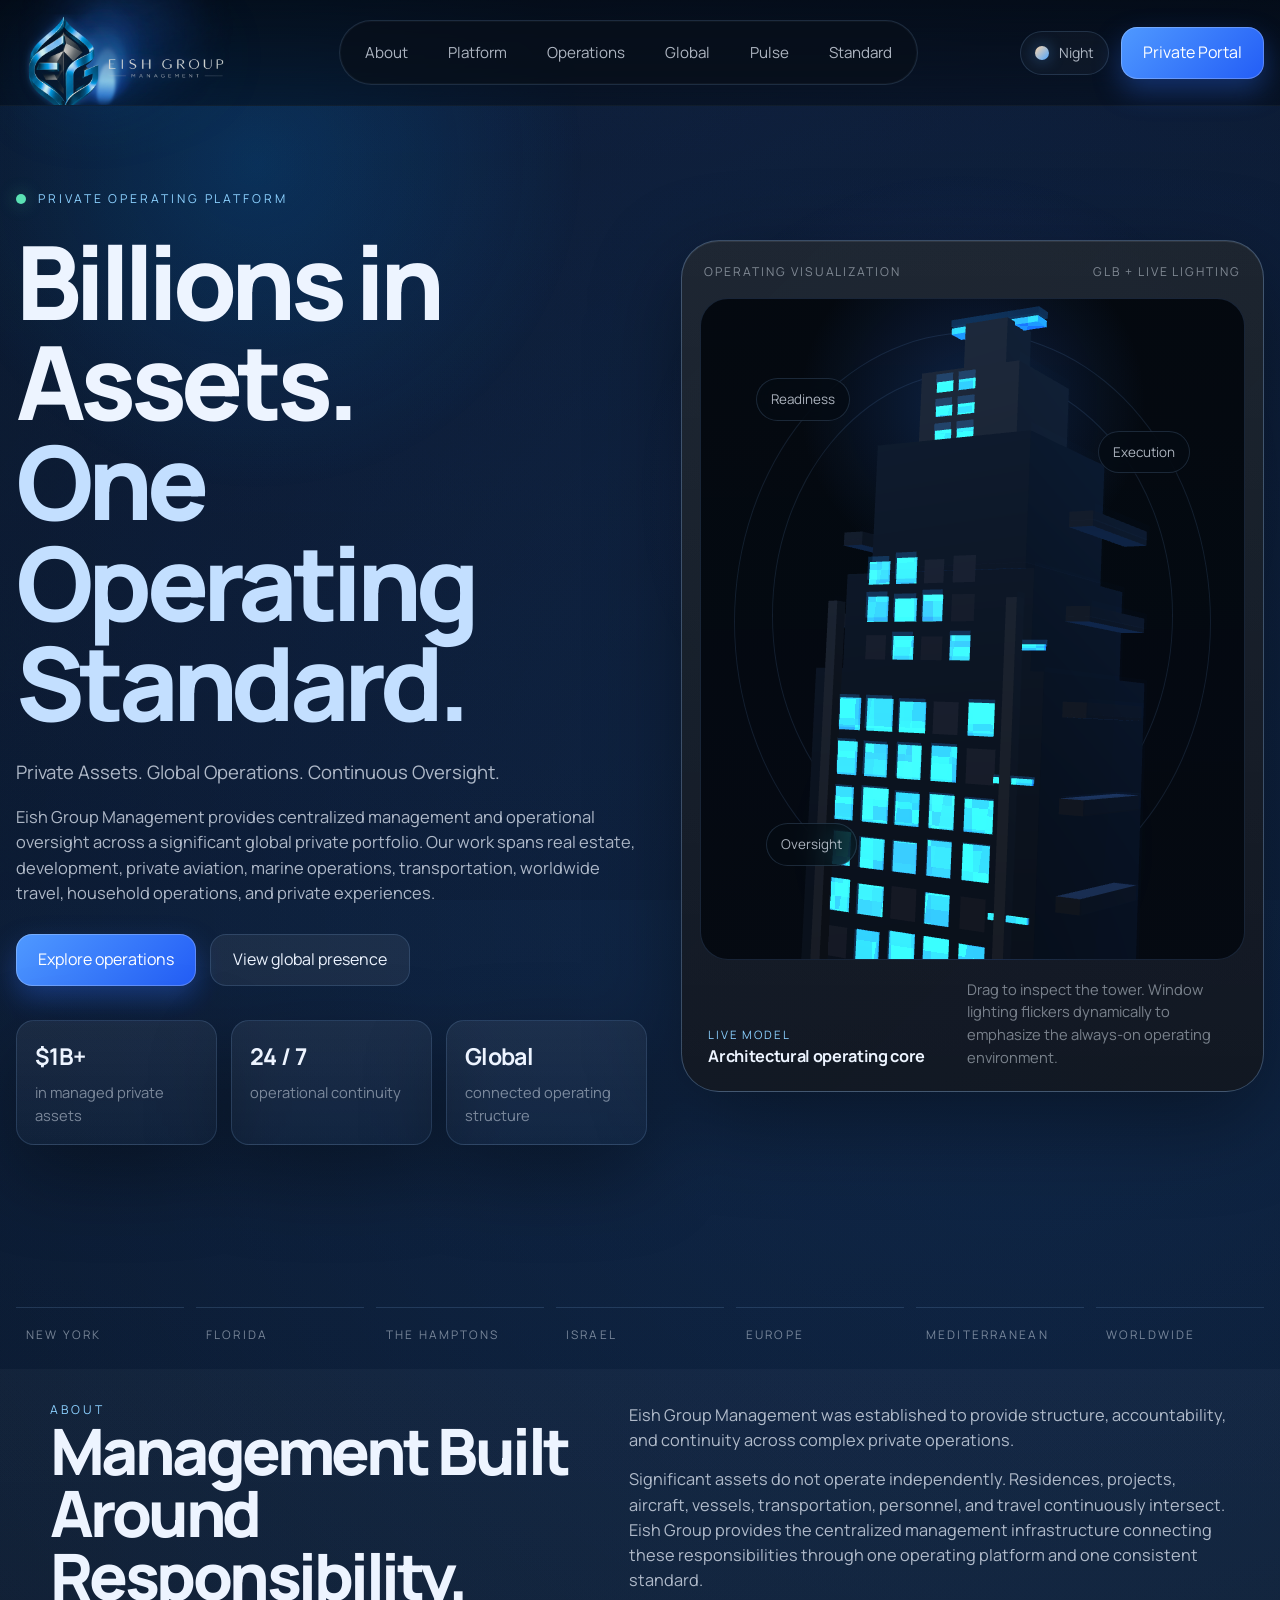
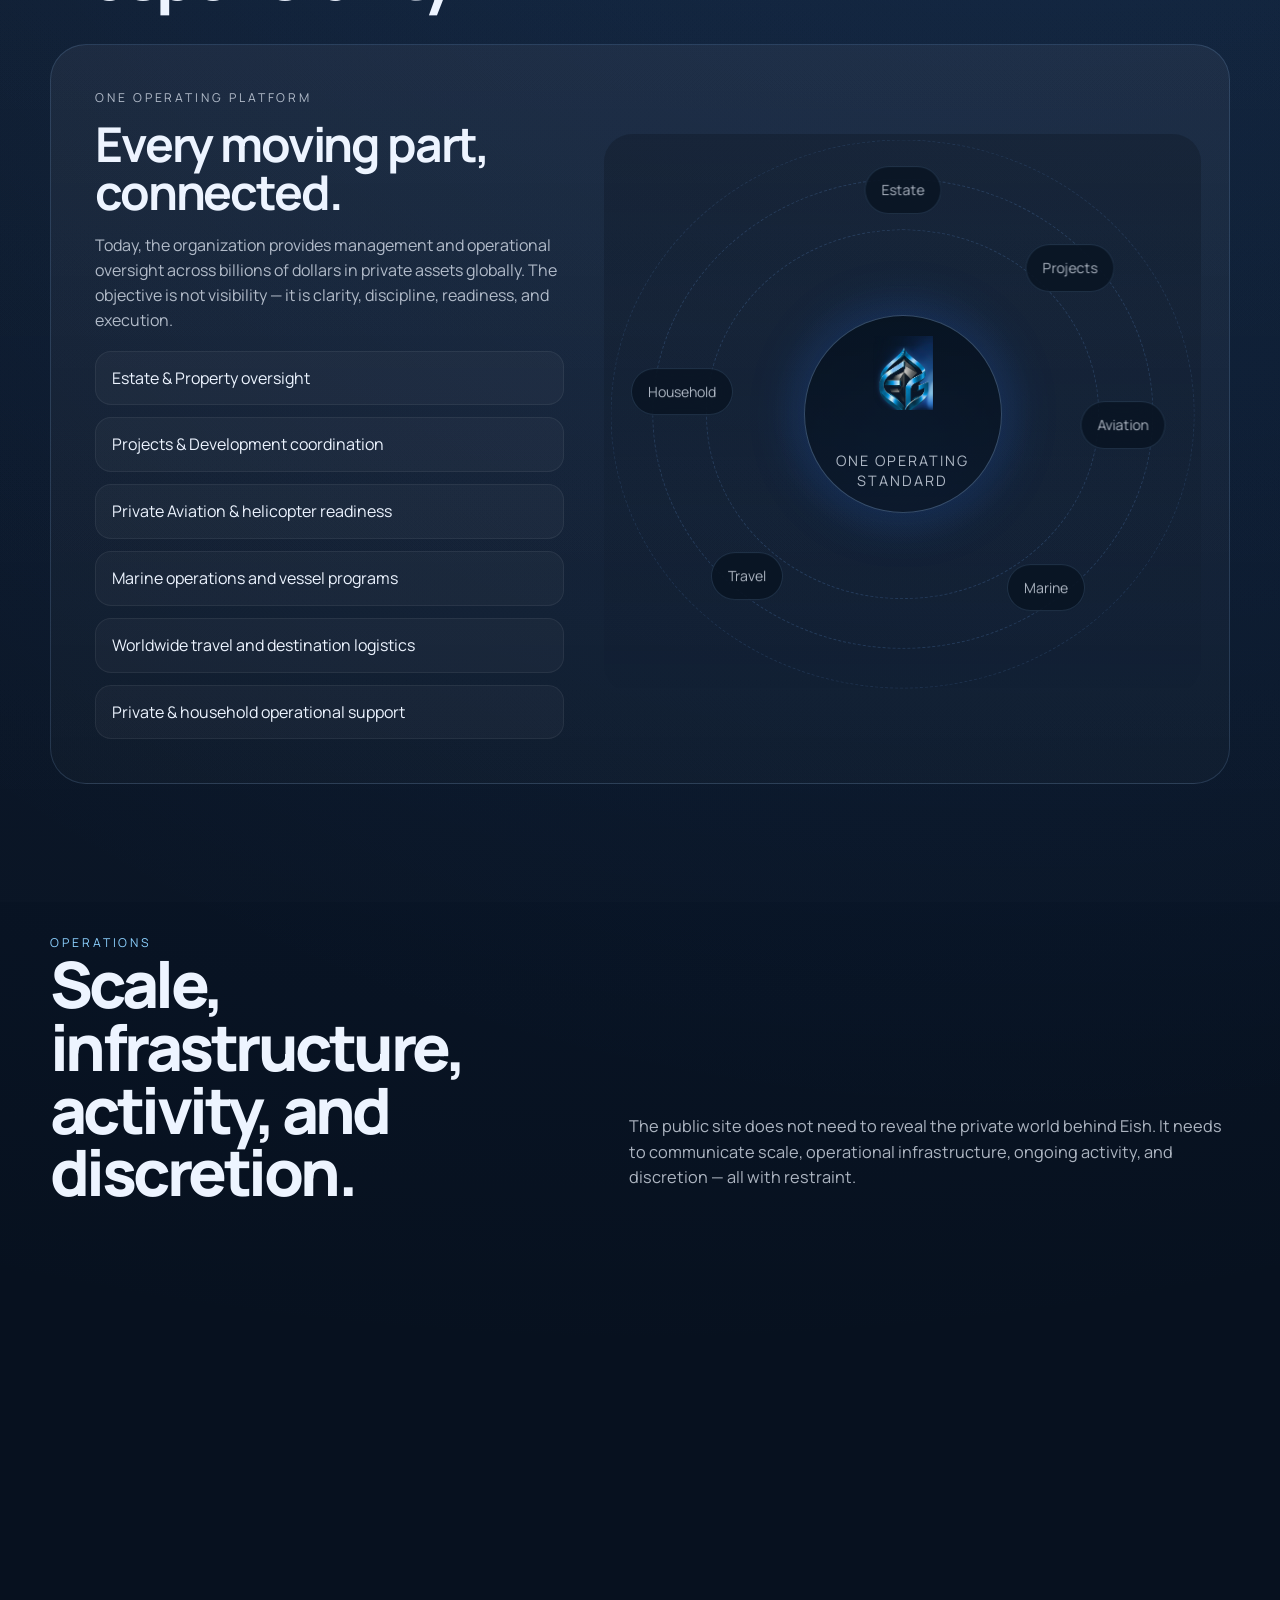
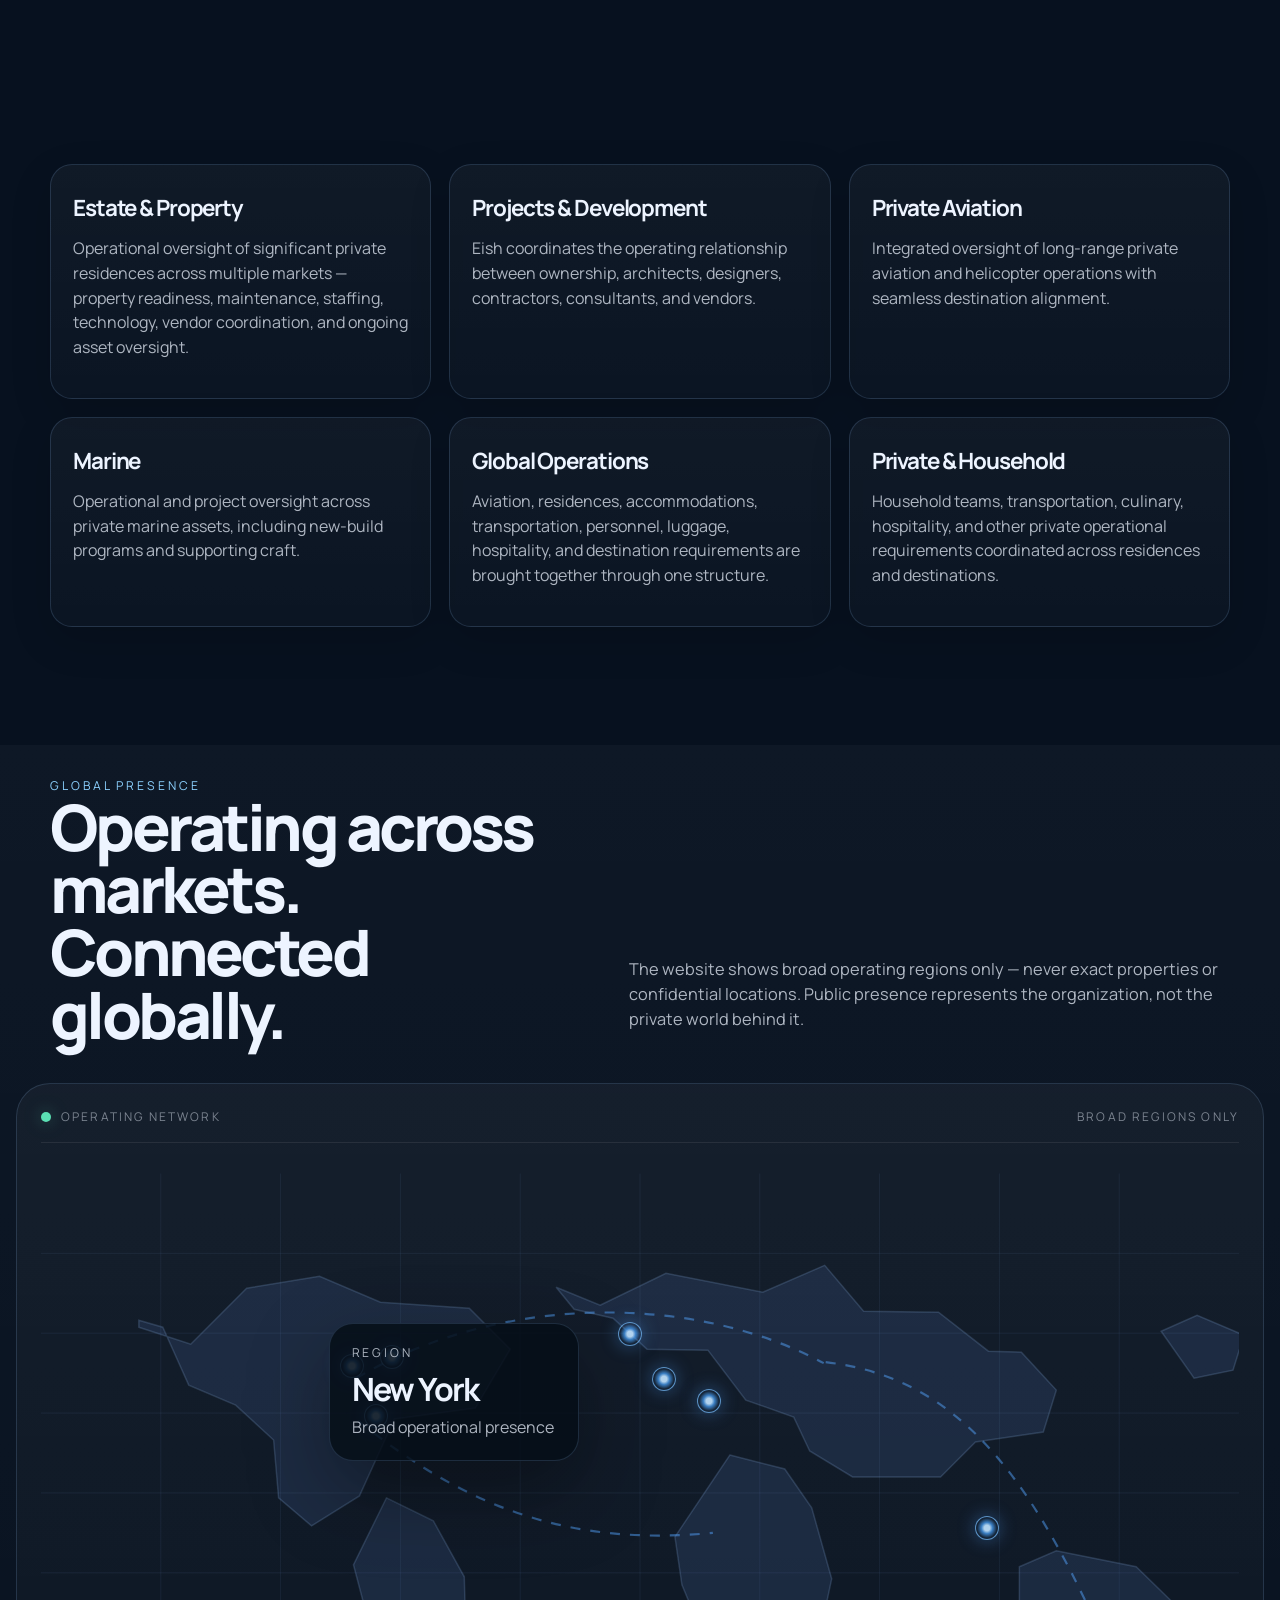
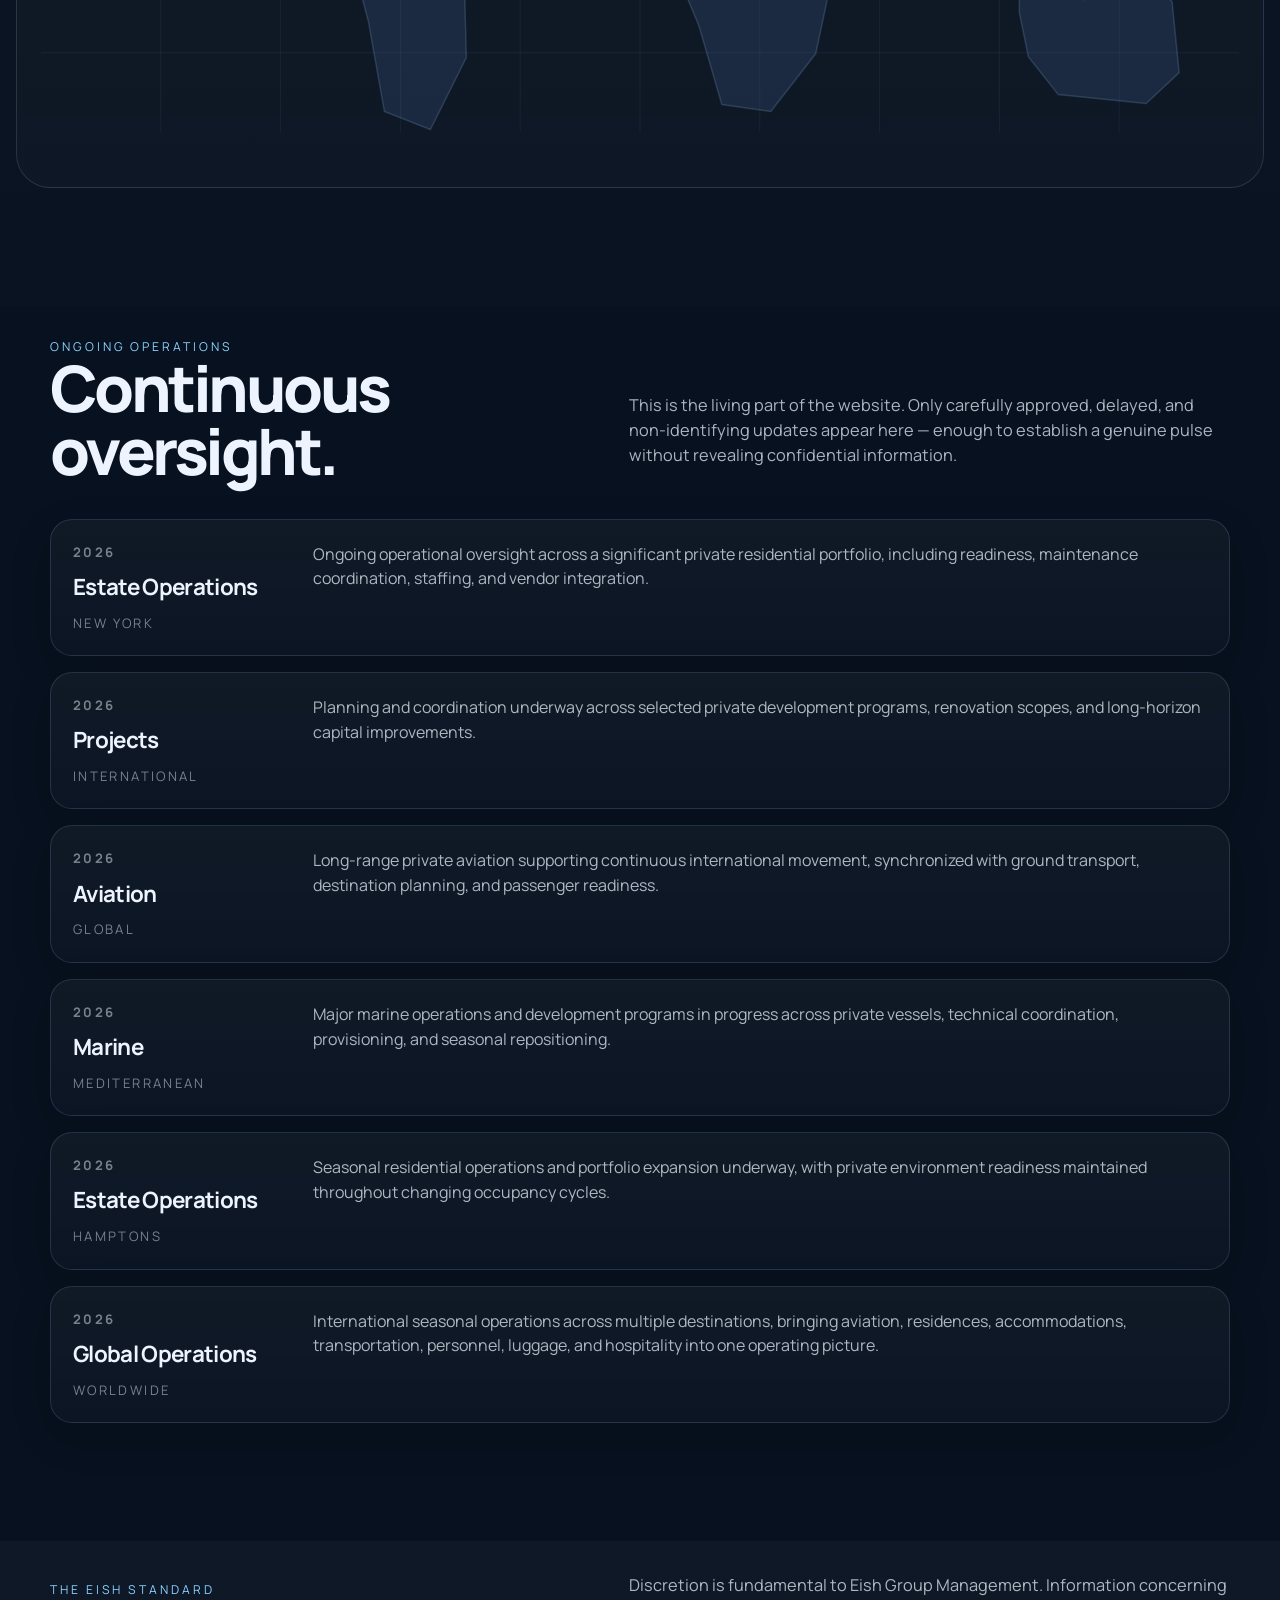
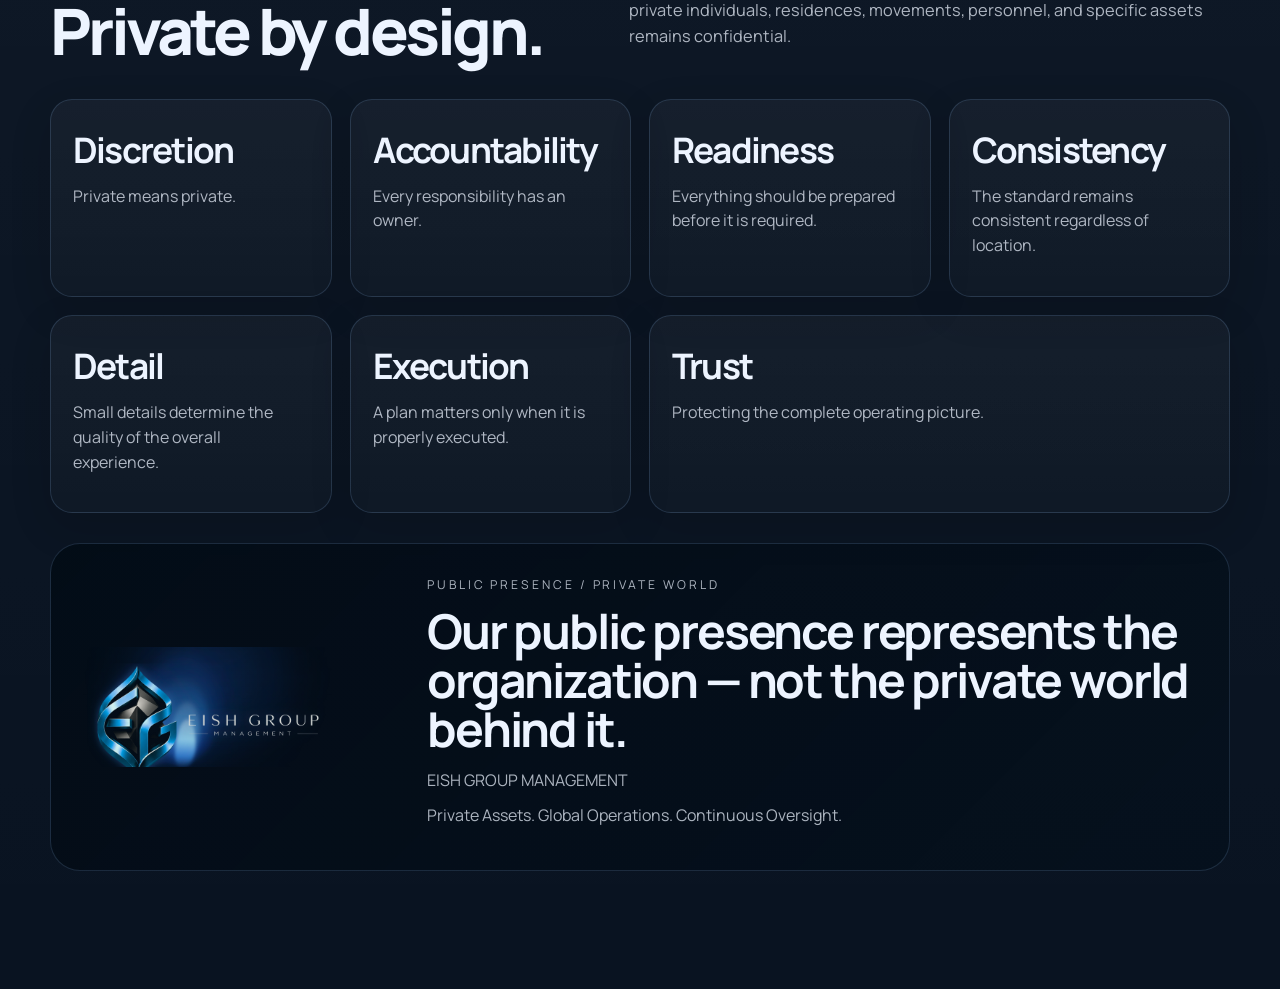
==== commit 1a78d1c9: "Deploy Eish Group Management v2" ====
--- a/index.html
+++ b/index.html
@@ -3,15 +3,17 @@
 <head>
   <meta charset="utf-8">
   <meta name="viewport" content="width=device-width, initial-scale=1, viewport-fit=cover">
-  <meta name="theme-color" content="#04070c">
-  <meta name="color-scheme" content="dark">
+  <meta name="theme-color" content="#07111f">
   <meta name="description" content="Eish Group Management provides centralized management and operational oversight across a significant global private portfolio.">
   <meta property="og:type" content="website">
-  <meta property="og:title" content="Eish Group Management — One Operating Standard">
+  <meta property="og:title" content="Eish Group Management — Billions in Assets. One Operating Standard.">
   <meta property="og:description" content="Private Assets. Global Operations. Continuous Oversight.">
   <meta property="og:image" content="./assets/og-image.png">
   <meta name="twitter:card" content="summary_large_image">
   <title>Eish Group Management — Private Assets. Global Operations.</title>
+  <link rel="preconnect" href="https://fonts.googleapis.com">
+  <link rel="preconnect" href="https://fonts.gstatic.com" crossorigin>
+  <link href="https://fonts.googleapis.com/css2?family=Manrope:wght@400;500;600;700;800&family=Cormorant+Garamond:wght@500;600;700&display=swap" rel="stylesheet">
   <link rel="icon" type="image/png" href="./assets/favicon.png">
   <link rel="apple-touch-icon" href="./assets/favicon.png">
   <link rel="manifest" href="./site.webmanifest">
@@ -20,535 +22,353 @@
   <link rel="stylesheet" href="./styles.css">
   <script type="module" src="./js/app.js"></script>
 </head>
-<body>
+<body data-theme="night">
   <a class="skip-link" href="#main">Skip to content</a>
-  <canvas id="ambient-canvas" class="ambient-canvas" aria-hidden="true"></canvas>
   <div class="page-noise" aria-hidden="true"></div>
-  <div class="scroll-progress" aria-hidden="true"><span></span></div>
+  <div class="ambient-gradient ambient-gradient-a" aria-hidden="true"></div>
+  <div class="ambient-gradient ambient-gradient-b" aria-hidden="true"></div>
 
   <header class="site-header" data-header>
-    <div class="header-shell">
-      <a class="brand" href="#home" aria-label="Eish Group Management home">
+    <div class="header-shell container-wide">
+      <a class="brand" href="#top" aria-label="Eish Group Management home">
         <img src="./assets/eish-logo-lockup.png" alt="Eish Group Management">
       </a>
-      <nav class="desktop-nav" aria-label="Primary navigation">
+
+      <nav class="desktop-nav" aria-label="Primary">
         <a href="#about">About</a>
+        <a href="#platform">Platform</a>
         <a href="#operations">Operations</a>
         <a href="#global">Global</a>
-        <a href="#journal">Journal</a>
+        <a href="#journal">Pulse</a>
         <a href="#standard">Standard</a>
       </nav>
-      <button class="portal-button portal-trigger" type="button">
-        <span>Private Portal</span>
-        <svg viewBox="0 0 20 20" aria-hidden="true"><path d="M4 10h11M11 6l4 4-4 4"/></svg>
-      </button>
-      <button class="menu-button" type="button" aria-label="Open menu" aria-expanded="false" data-menu-open>
-        <span></span><span></span>
-      </button>
+
+      <div class="header-actions">
+        <button class="theme-toggle" type="button" data-theme-toggle aria-label="Switch between night and dawn theme">
+          <span class="theme-dot"></span>
+          <span class="theme-copy" data-theme-label>Night</span>
+        </button>
+        <button class="button button-primary portal-trigger" type="button">Private Portal</button>
+        <button class="menu-button" type="button" aria-label="Open menu" aria-expanded="false" data-menu-open>
+          <span></span><span></span>
+        </button>
+      </div>
     </div>
   </header>
 
   <dialog class="mobile-menu" data-mobile-menu>
-    <div class="mobile-menu-shell">
-      <button class="mobile-menu-close" type="button" aria-label="Close menu" data-menu-close>
-        <span></span><span></span>
-      </button>
-      <img class="mobile-menu-mark" src="./assets/eish-mark.png" alt="">
-      <nav aria-label="Mobile navigation">
+    <div class="mobile-menu-panel">
+      <div class="mobile-menu-top">
+        <img src="./assets/eish-mark.png" alt="">
+        <button class="dialog-close" type="button" data-menu-close aria-label="Close menu"><span></span><span></span></button>
+      </div>
+      <nav aria-label="Mobile">
         <a href="#about">About</a>
+        <a href="#platform">Platform</a>
         <a href="#operations">Operations</a>
-        <a href="#projects">Projects</a>
         <a href="#global">Global</a>
-        <a href="#journal">Journal</a>
-        <a href="#standard">The Eish Standard</a>
+        <a href="#journal">Pulse</a>
+        <a href="#standard">Standard</a>
       </nav>
-      <button class="button button-primary portal-trigger" type="button">Private Portal <span>↗</span></button>
+      <div class="mobile-menu-actions">
+        <button class="button button-primary portal-trigger" type="button">Private Portal</button>
+        <button class="button button-secondary" type="button" data-theme-toggle>Switch theme</button>
+      </div>
       <p>Private Assets. Global Operations. Continuous Oversight.</p>
     </div>
   </dialog>
 
   <dialog class="portal-dialog" data-portal-dialog>
     <div class="portal-panel">
-      <button class="dialog-close" type="button" aria-label="Close private portal dialog" data-portal-close>
-        <span></span><span></span>
-      </button>
-      <div class="portal-security-mark" aria-hidden="true">
-        <img src="./assets/eish-mark.png" alt="">
-        <span class="security-ring"></span>
-      </div>
+      <button class="dialog-close" type="button" data-portal-close aria-label="Close private portal dialog"><span></span><span></span></button>
+      <img class="portal-mark" src="./assets/eish-mark.png" alt="">
       <p class="eyebrow">AUTHORIZED ACCESS</p>
       <h2>Private Portal</h2>
-      <p class="portal-copy">Secure operational access is provided through a separate authenticated environment. Use the private access channel issued by Eish Group Management.</p>
-      <div class="portal-status">
-        <span class="status-dot"></span>
-        <span>Protected environment</span>
-      </div>
-      <button class="button button-muted" type="button" data-portal-close>Return to public site</button>
+      <p>Secure operational access is maintained through a separate authenticated environment. Public presence is intentionally restrained; private infrastructure remains private by design.</p>
+      <div class="portal-pill"><span></span>Protected environment</div>
+      <button class="button button-secondary" type="button" data-portal-close>Return to public site</button>
     </div>
   </dialog>
 
-  <aside class="section-rail" aria-label="Page sections">
-    <a href="#home" data-section-link="home"><span>01</span><b>Home</b></a>
-    <a href="#about" data-section-link="about"><span>02</span><b>About</b></a>
-    <a href="#operations" data-section-link="operations"><span>03</span><b>Operations</b></a>
-    <a href="#global" data-section-link="global"><span>04</span><b>Global</b></a>
-    <a href="#journal" data-section-link="journal"><span>05</span><b>Journal</b></a>
-    <a href="#standard" data-section-link="standard"><span>06</span><b>Standard</b></a>
-  </aside>
-
   <main id="main">
-    <section id="home" class="hero section-observed" data-section="home">
-      <div class="hero-grid"></div>
-      <div class="hero-orb hero-orb-a"></div>
-      <div class="hero-orb hero-orb-b"></div>
-      <div class="hero-content container">
-        <div class="hero-copy reveal-group">
-          <div class="eyebrow-line reveal-item">
-            <span></span>
+    <section class="hero section" id="top">
+      <div class="container-wide hero-layout">
+        <div class="hero-copy reveal">
+          <div class="eyebrow-row">
+            <span class="eyebrow-dot"></span>
             <p>PRIVATE OPERATING PLATFORM</p>
           </div>
-          <h1 class="reveal-item">Billions in Assets.<br><em>One Operating Standard.</em></h1>
-          <p class="hero-deck reveal-item">Private Assets. Global Operations. Continuous Oversight.</p>
-          <p class="hero-intro reveal-item">Eish Group Management provides centralized management and operational oversight across a significant global private portfolio.</p>
-          <div class="hero-actions reveal-item">
-            <a class="button button-primary" href="#operations">Explore operations <span>↓</span></a>
-            <button class="button button-ghost portal-trigger" type="button">Private Portal <span>↗</span></button>
-          </div>
-          <div class="hero-proof reveal-item" aria-label="Operating attributes">
-            <span><i></i>Centralized</span>
-            <span><i></i>Global</span>
-            <span><i></i>Continuous</span>
-            <span><i></i>Private by Design</span>
-          </div>
-        </div>
-
-        <div class="hero-visual reveal-item" data-building-stage>
-          <div class="visual-halo"></div>
-          <canvas id="building-canvas" aria-label="Interactive rotating architectural tower model"></canvas>
-          <div class="model-fallback" data-model-fallback aria-hidden="true">
-            <div class="fallback-tower"><i></i><i></i><i></i><i></i></div>
-          </div>
-          <div class="orbit orbit-a"></div>
-          <div class="orbit orbit-b"></div>
-          <div class="orbit orbit-c"></div>
-          <div class="hud-card hud-card-top">
-            <span>GLOBAL PLATFORM</span>
-            <strong>One operating picture</strong>
-          </div>
-          <div class="hud-card hud-card-left">
-            <span>OVERSIGHT</span>
-            <strong>Connected responsibilities</strong>
-          </div>
-          <div class="hud-card hud-card-right">
-            <span>READINESS</span>
-            <strong>Continuous coordination</strong>
-          </div>
-          <div class="model-control-hint"><span></span>Drag to inspect</div>
-        </div>
-      </div>
-      <div class="hero-bottom container">
-        <p>The public view is intentionally limited.</p>
-        <a href="#about" aria-label="Continue to about section"><span>Scroll</span><i></i></a>
-      </div>
-    </section>
-
-    <div class="market-ticker" aria-label="Global markets">
-      <div class="ticker-track">
-        <span>NEW YORK</span><i></i><span>FLORIDA</span><i></i><span>THE HAMPTONS</span><i></i><span>ISRAEL</span><i></i><span>EUROPE</span><i></i><span>MEDITERRANEAN</span><i></i><span>WORLDWIDE</span><i></i>
-        <span>NEW YORK</span><i></i><span>FLORIDA</span><i></i><span>THE HAMPTONS</span><i></i><span>ISRAEL</span><i></i><span>EUROPE</span><i></i><span>MEDITERRANEAN</span><i></i><span>WORLDWIDE</span><i></i>
-      </div>
-    </div>
-
-    <section id="about" class="about-section section-observed" data-section="about">
-      <div class="container section-head split-head">
+          <h1>Billions in Assets.<br><span>One Operating Standard.</span></h1>
+          <p class="hero-lead">Private Assets. Global Operations. Continuous Oversight.</p>
+          <p class="hero-text">Eish Group Management provides centralized management and operational oversight across a significant global private portfolio. Our work spans real estate, development, private aviation, marine operations, transportation, worldwide travel, household operations, and private experiences.</p>
+          <div class="hero-actions">
+            <a class="button button-primary" href="#operations">Explore operations</a>
+            <a class="button button-secondary" href="#global">View global presence</a>
+          </div>
+          <div class="proof-grid">
+            <article><strong>$1B+</strong><span>in managed private assets</span></article>
+            <article><strong>24 / 7</strong><span>operational continuity</span></article>
+            <article><strong>Global</strong><span>connected operating structure</span></article>
+          </div>
+        </div>
+
+        <div class="hero-stage reveal">
+          <div class="hero-stage-shell">
+            <div class="hero-stage-topline">
+              <span>OPERATING VISUALIZATION</span>
+              <span>GLB + LIVE LIGHTING</span>
+            </div>
+            <div class="hero-stage-media">
+              <canvas id="building-canvas" aria-label="Interactive rotating building model"></canvas>
+              <div class="stage-glow"></div>
+              <div class="stage-orbit orbit-1"></div>
+              <div class="stage-orbit orbit-2"></div>
+              <div class="stage-badge stage-badge-a">Readiness</div>
+              <div class="stage-badge stage-badge-b">Execution</div>
+              <div class="stage-badge stage-badge-c">Oversight</div>
+            </div>
+            <div class="hero-stage-bottomline">
+              <div>
+                <small>LIVE MODEL</small>
+                <strong>Architectural operating core</strong>
+              </div>
+              <p>Drag to inspect the tower. Window lighting flickers dynamically to emphasize the always-on operating environment.</p>
+            </div>
+          </div>
+        </div>
+      </div>
+    </section>
+
+    <section class="signal-bar section">
+      <div class="container-wide signal-shell">
+        <div class="signal-item"><span>NEW YORK</span></div>
+        <div class="signal-item"><span>FLORIDA</span></div>
+        <div class="signal-item"><span>THE HAMPTONS</span></div>
+        <div class="signal-item"><span>ISRAEL</span></div>
+        <div class="signal-item"><span>EUROPE</span></div>
+        <div class="signal-item"><span>MEDITERRANEAN</span></div>
+        <div class="signal-item"><span>WORLDWIDE</span></div>
+      </div>
+    </section>
+
+    <section class="about section surface-light" id="about">
+      <div class="container section-intro reveal">
         <div>
           <p class="eyebrow">ABOUT</p>
-          <h2>Management Built<br>Around Responsibility.</h2>
-        </div>
-        <div class="section-lead">
-          <p>Eish Group Management was established to provide structure, accountability and continuity across complex private operations.</p>
-          <p>Significant assets do not operate independently. Residences, projects, aircraft, vessels, transportation, personnel and travel continuously intersect.</p>
-        </div>
-      </div>
-
-      <div class="container operating-platform reveal-on-scroll">
-        <div class="platform-core">
-          <div class="platform-radar"></div>
-          <div class="platform-center">
+          <h2>Management Built Around Responsibility.</h2>
+        </div>
+        <div class="section-copy">
+          <p>Eish Group Management was established to provide structure, accountability, and continuity across complex private operations.</p>
+          <p>Significant assets do not operate independently. Residences, projects, aircraft, vessels, transportation, personnel, and travel continuously intersect. Eish Group provides the centralized management infrastructure connecting these responsibilities through one operating platform and one consistent standard.</p>
+        </div>
+      </div>
+
+      <div class="container platform-panel reveal" id="platform">
+        <div class="platform-copy-block">
+          <p class="micro">ONE OPERATING PLATFORM</p>
+          <h3>Every moving part, connected.</h3>
+          <p>Today, the organization provides management and operational oversight across billions of dollars in private assets globally. The objective is not visibility — it is clarity, discipline, readiness, and execution.</p>
+          <ul class="platform-list">
+            <li>Estate & Property oversight</li>
+            <li>Projects & Development coordination</li>
+            <li>Private Aviation & helicopter readiness</li>
+            <li>Marine operations and vessel programs</li>
+            <li>Worldwide travel and destination logistics</li>
+            <li>Private & household operational support</li>
+          </ul>
+        </div>
+        <div class="platform-rings" aria-hidden="true">
+          <div class="ring ring-a"></div>
+          <div class="ring ring-b"></div>
+          <div class="ring ring-c"></div>
+          <div class="platform-center-lockup">
             <img src="./assets/eish-mark.png" alt="">
-            <span>ONE OPERATING<br>PLATFORM</span>
-          </div>
-          <button class="platform-node node-estate" type="button" data-platform-node="Estate & Property"><i></i><span>Estate</span></button>
-          <button class="platform-node node-projects" type="button" data-platform-node="Projects & Development"><i></i><span>Projects</span></button>
-          <button class="platform-node node-aviation" type="button" data-platform-node="Private Aviation"><i></i><span>Aviation</span></button>
-          <button class="platform-node node-marine" type="button" data-platform-node="Marine"><i></i><span>Marine</span></button>
-          <button class="platform-node node-travel" type="button" data-platform-node="Worldwide Travel"><i></i><span>Travel</span></button>
-          <button class="platform-node node-household" type="button" data-platform-node="Private & Household"><i></i><span>Household</span></button>
-        </div>
-        <div class="platform-copy">
-          <p class="micro-label">CENTRALIZED INFRASTRUCTURE</p>
-          <h3>One structure connecting every responsibility.</h3>
-          <p>Eish Group provides the centralized management infrastructure connecting these responsibilities through one operating platform and one consistent standard.</p>
-          <div class="platform-facts">
-            <article><span>Scale</span><strong>Billions</strong><p>in private assets under operational oversight</p></article>
-            <article><span>Reach</span><strong>Global</strong><p>across residences, projects and movements</p></article>
-            <article><span>Rhythm</span><strong>Continuous</strong><p>readiness, coordination and accountability</p></article>
-            <article><span>Standard</span><strong>One</strong><p>regardless of location or asset class</p></article>
-          </div>
-        </div>
-      </div>
-    </section>
-
-    <section id="operations" class="operations-section section-observed" data-section="operations">
-      <div class="operations-glow"></div>
-      <div class="container section-head operations-heading">
+            <span>ONE OPERATING<br>STANDARD</span>
+          </div>
+          <div class="node node-1">Estate</div>
+          <div class="node node-2">Projects</div>
+          <div class="node node-3">Aviation</div>
+          <div class="node node-4">Marine</div>
+          <div class="node node-5">Travel</div>
+          <div class="node node-6">Household</div>
+        </div>
+      </div>
+    </section>
+
+    <section class="operations section" id="operations">
+      <div class="container section-intro reveal">
         <div>
           <p class="eyebrow">OPERATIONS</p>
-          <h2>Private Assets.<br><span>Global Operations.</span></h2>
-        </div>
-        <div>
-          <p>Our work spans real estate, development, private aviation, marine operations, transportation, worldwide travel, household operations and private experiences.</p>
-          <div class="deck-controls" aria-label="Operations carousel controls">
-            <button type="button" data-deck-prev aria-label="Previous operation"><svg viewBox="0 0 20 20"><path d="m12 5-5 5 5 5"/></svg></button>
-            <span data-deck-count>01 / 08</span>
-            <button type="button" data-deck-next aria-label="Next operation"><svg viewBox="0 0 20 20"><path d="m8 5 5 5-5 5"/></svg></button>
-          </div>
-        </div>
-      </div>
-
-      <div class="operations-deck" data-operations-deck tabindex="0" aria-label="Operating divisions">
-        <article class="operation-card" data-operation-card>
-          <div class="card-scan"></div>
-          <div class="operation-index">01</div>
-          <div class="operation-icon">
-            <svg viewBox="0 0 48 48" aria-hidden="true"><path d="M8 39h32M12 39V18l12-9 12 9v21M19 39V27h10v12M16 20h4M28 20h4"/></svg>
-          </div>
-          <p class="operation-label">ESTATE &amp; PROPERTY</p>
-          <h3>Every residence.<br>One operating standard.</h3>
-          <p>Operational oversight of significant private residences across multiple markets.</p>
-          <div class="operation-detail">Property readiness, maintenance, household operations, staffing, technology, vendor coordination, capital improvements and ongoing asset oversight.</div>
-          <footer><span>Readiness</span><i></i><span>Continuity</span></footer>
-        </article>
-
-        <article class="operation-card" data-operation-card>
-          <div class="card-scan"></div>
-          <div class="operation-index">02</div>
-          <div class="operation-icon">
-            <svg viewBox="0 0 48 48" aria-hidden="true"><path d="M8 38h32M12 38V16h24v22M18 16V10h12v6M18 23h4M26 23h4M18 29h4M26 29h4"/></svg>
-          </div>
-          <p class="operation-label">PROJECTS &amp; DEVELOPMENT</p>
-          <h3>From vision<br>to operation.</h3>
-          <p>Oversight of significant private development, renovation and capital-improvement programs.</p>
-          <div class="operation-detail">Coordination between ownership, architects, designers, contractors, consultants and vendors—from planning through completion and operational handover.</div>
-          <footer><span>Planning</span><i></i><span>Handover</span></footer>
-        </article>
-
-        <article class="operation-card" data-operation-card>
-          <div class="card-scan"></div>
-          <div class="operation-index">03</div>
-          <div class="operation-icon">
-            <svg viewBox="0 0 48 48" aria-hidden="true"><path d="m6 27 16-5 7-12 4 1-3 12 10 5v4l-11-2-5 10-3-1 1-10-16 2z"/></svg>
-          </div>
-          <p class="operation-label">PRIVATE AVIATION</p>
-          <h3>The journey should<br>feel effortless.</h3>
-          <p>Integrated oversight of long-range private aviation and helicopter operations.</p>
-          <div class="operation-detail">Operational coordination, crew, cabin readiness, onboard inventory, passenger experience and integration with worldwide ground and destination operations.</div>
-          <footer><span>Air</span><i></i><span>Ground</span><i></i><span>Destination</span></footer>
-        </article>
-
-        <article class="operation-card" data-operation-card>
-          <div class="card-scan"></div>
-          <div class="operation-index">04</div>
-          <div class="operation-icon">
-            <svg viewBox="0 0 48 48" aria-hidden="true"><path d="M7 30h34l-6 8H14zM14 30l3-11h14l5 11M20 19v-7h8v7M8 41c3 0 3-2 6-2s3 2 6 2 3-2 6-2 3 2 6 2 3-2 6-2"/></svg>
-          </div>
-          <p class="operation-label">MARINE</p>
-          <h3>From build<br>to operation.</h3>
-          <p>Operational and project oversight across significant private marine assets.</p>
-          <div class="operation-detail">Major vessels, new-build programs and supporting craft—from project coordination and technical operations to crew interface, provisioning and guest readiness.</div>
-          <footer><span>Build</span><i></i><span>Technical</span><i></i><span>Guest</span></footer>
-        </article>
-
-        <article class="operation-card" data-operation-card>
-          <div class="card-scan"></div>
-          <div class="operation-index">05</div>
-          <div class="operation-icon">
-            <svg viewBox="0 0 48 48" aria-hidden="true"><circle cx="24" cy="24" r="16"/><path d="M8 24h32M24 8c5 5 7 10 7 16s-2 11-7 16M24 8c-5 5-7 10-7 16s2 11 7 16"/></svg>
-          </div>
-          <p class="operation-label">GLOBAL OPERATIONS</p>
-          <h3>One journey.<br>One operating picture.</h3>
-          <p>Complex private movements and operations coordinated worldwide.</p>
-          <div class="operation-detail">Aviation, residences, accommodations, transportation, personnel, luggage, hospitality and destination requirements brought together through a single operating structure.</div>
-          <footer><span>Movement</span><i></i><span>Logistics</span><i></i><span>Experience</span></footer>
-        </article>
-
-        <article class="operation-card" data-operation-card>
-          <div class="card-scan"></div>
-          <div class="operation-index">06</div>
-          <div class="operation-icon">
-            <svg viewBox="0 0 48 48" aria-hidden="true"><path d="M10 38h28M13 38V21h22v17M18 21v-7h12v7M18 28h4M26 28h4M21 38v-6h6v6"/></svg>
-          </div>
-          <p class="operation-label">PRIVATE &amp; HOUSEHOLD</p>
-          <h3>Consistency wherever<br>the operation moves.</h3>
-          <p>Coordination of the people and systems behind significant private environments.</p>
-          <div class="operation-detail">Household teams, transportation, culinary, hospitality and other private operational requirements across residences and destinations.</div>
-          <footer><span>People</span><i></i><span>Systems</span><i></i><span>Service</span></footer>
-        </article>
-
-        <article class="operation-card" data-operation-card>
-          <div class="card-scan"></div>
-          <div class="operation-index">07</div>
-          <div class="operation-icon">
-            <svg viewBox="0 0 48 48" aria-hidden="true"><path d="M8 31h32l-3-10H11zM12 31v6M36 31v6M15 26h18M17 21l3-7h8l3 7M14 37h3M31 37h3"/></svg>
-          </div>
-          <p class="operation-label">TRANSPORTATION</p>
-          <h3>Ready before<br>it is required.</h3>
-          <p>Oversight of private fleets and destination transportation across markets.</p>
-          <div class="operation-detail">Drivers, vehicle readiness, maintenance, movements, arrival coordination and cross-destination consistency.</div>
-          <footer><span>Fleet</span><i></i><span>Readiness</span><i></i><span>Movement</span></footer>
-        </article>
-
-        <article class="operation-card" data-operation-card>
-          <div class="card-scan"></div>
-          <div class="operation-index">08</div>
-          <div class="operation-icon">
-            <svg viewBox="0 0 48 48" aria-hidden="true"><path d="M24 7v34M8 24h32M13 13l22 22M35 13 13 35"/><circle cx="24" cy="24" r="13"/></svg>
-          </div>
-          <p class="operation-label">PRIVATE EXPERIENCES</p>
-          <h3>Complexity managed.<br>Experience protected.</h3>
-          <p>Oversight of major holidays, seasonal programs, private gatherings and international experiences.</p>
-          <div class="operation-detail">People, locations, transportation, culinary, hospitality, scheduling and destination requirements coordinated as one operation.</div>
-          <footer><span>Seasonal</span><i></i><span>Hospitality</span><i></i><span>Execution</span></footer>
-        </article>
-      </div>
-      <div class="container deck-instruction"><span></span>Swipe, drag or use arrow keys to explore</div>
-    </section>
-
-    <section id="projects" class="projects-section section-observed" data-section="projects">
-      <div class="blueprint-grid" aria-hidden="true"></div>
-      <div class="blueprint-beam" aria-hidden="true"></div>
-      <div class="container projects-layout">
-        <div class="projects-copy reveal-on-scroll">
-          <p class="eyebrow">PROJECTS &amp; DEVELOPMENT</p>
-          <h2>From vision.<br><span>To operation.</span></h2>
-          <p>Eish Group coordinates the operating relationship between ownership, architects, designers, contractors, consultants and vendors—from planning through completion and operational handover.</p>
-          <div class="project-phases">
-            <span>Planning</span><i></i><span>Design</span><i></i><span>Execution</span><i></i><span>Handover</span>
-          </div>
-        </div>
-        <div class="blueprint-visual reveal-on-scroll" aria-hidden="true">
-          <svg viewBox="0 0 760 640" role="img">
-            <defs>
-              <linearGradient id="blueprintStroke" x1="0" x2="1"><stop offset="0" stop-color="#2f7fff" stop-opacity=".15"/><stop offset=".5" stop-color="#7ec8ff"/><stop offset="1" stop-color="#2f7fff" stop-opacity=".15"/></linearGradient>
-              <filter id="blueprintGlow"><feGaussianBlur stdDeviation="3" result="b"/><feMerge><feMergeNode in="b"/><feMergeNode in="SourceGraphic"/></feMerge></filter>
-            </defs>
-            <g class="blueprint-lines" fill="none" stroke="url(#blueprintStroke)" stroke-width="1.5">
-              <path d="M130 540V184l248-92 252 92v356"/>
-              <path d="M188 519V219l190-70 192 70v300"/>
-              <path d="M250 495V254l128-46 130 46v241"/>
-              <path d="M130 184h500M188 219h382M250 254h258"/>
-              <path d="M130 264h500M130 344h500M130 424h500M130 504h500"/>
-              <path d="M226 184v356M322 149v391M418 149v391M514 184v356"/>
-              <path d="M378 92v448" stroke-dasharray="5 8"/>
-              <path d="M94 540h572M96 564h568"/>
-              <path d="M158 117h440M158 106v22M598 106v22"/>
-              <path d="M103 173v367M92 173h22M92 540h22"/>
-            </g>
-            <g class="blueprint-nodes" fill="#8ed0ff" filter="url(#blueprintGlow)">
-              <circle cx="130" cy="184" r="4"/><circle cx="630" cy="184" r="4"/><circle cx="378" cy="92" r="4"/><circle cx="130" cy="540" r="4"/><circle cx="630" cy="540" r="4"/>
-            </g>
-            <g class="blueprint-labels" fill="#88a0ba" font-family="ui-monospace, monospace" font-size="11" letter-spacing="2">
-              <text x="158" y="99">OPERATING HANDOVER</text>
-              <text x="618" y="564" text-anchor="end">QUALITY / READINESS / CLOSE-OUT</text>
-              <text transform="translate(82 392) rotate(-90)">COORDINATED PROGRAM</text>
-            </g>
-          </svg>
-          <div class="blueprint-status"><span></span>Operational handover model</div>
-        </div>
-      </div>
-    </section>
-
-    <section id="global" class="global-section section-observed" data-section="global">
-      <div class="container section-head split-head">
+          <h2>Scale, infrastructure, activity, and discretion.</h2>
+        </div>
+        <div class="section-copy">
+          <p>The public site does not need to reveal the private world behind Eish. It needs to communicate scale, operational infrastructure, ongoing activity, and discretion — all with restraint.</p>
+        </div>
+      </div>
+
+      <div class="container-wide showcase-grid reveal">
+        <article class="showcase-card showcase-card-lg" style="--card-image:url('./assets/development.webp')">
+          <div class="showcase-overlay"></div>
+          <div class="showcase-copy">
+            <p class="micro">PROJECTS & DEVELOPMENT</p>
+            <h3>From vision to operation.</h3>
+            <p>Oversight of significant private development, renovation, and capital-improvement programs — from planning through operational handover.</p>
+          </div>
+        </article>
+        <article class="showcase-card" style="--card-image:url('./assets/aviation.webp')">
+          <div class="showcase-overlay"></div>
+          <div class="showcase-copy">
+            <p class="micro">PRIVATE AVIATION</p>
+            <h3>The journey should feel effortless.</h3>
+            <p>Operational coordination, crew, cabin readiness, onboard inventory, passenger experience, and destination synchronization.</p>
+          </div>
+        </article>
+        <article class="showcase-card" style="--card-image:url('./assets/marine.webp')">
+          <div class="showcase-overlay"></div>
+          <div class="showcase-copy">
+            <p class="micro">MARINE</p>
+            <h3>From build to operation.</h3>
+            <p>Technical coordination, provisioning, crew interface, guest readiness, and marine project oversight across significant private vessels.</p>
+          </div>
+        </article>
+      </div>
+
+      <div class="container capability-grid reveal">
+        <article class="capability-card">
+          <h4>Estate & Property</h4>
+          <p>Operational oversight of significant private residences across multiple markets — property readiness, maintenance, staffing, technology, vendor coordination, and ongoing asset oversight.</p>
+        </article>
+        <article class="capability-card">
+          <h4>Projects & Development</h4>
+          <p>Eish coordinates the operating relationship between ownership, architects, designers, contractors, consultants, and vendors.</p>
+        </article>
+        <article class="capability-card">
+          <h4>Private Aviation</h4>
+          <p>Integrated oversight of long-range private aviation and helicopter operations with seamless destination alignment.</p>
+        </article>
+        <article class="capability-card">
+          <h4>Marine</h4>
+          <p>Operational and project oversight across private marine assets, including new-build programs and supporting craft.</p>
+        </article>
+        <article class="capability-card">
+          <h4>Global Operations</h4>
+          <p>Aviation, residences, accommodations, transportation, personnel, luggage, hospitality, and destination requirements are brought together through one structure.</p>
+        </article>
+        <article class="capability-card">
+          <h4>Private & Household</h4>
+          <p>Household teams, transportation, culinary, hospitality, and other private operational requirements coordinated across residences and destinations.</p>
+        </article>
+      </div>
+    </section>
+
+    <section class="global section surface-light" id="global">
+      <div class="container section-intro reveal">
         <div>
           <p class="eyebrow">GLOBAL PRESENCE</p>
-          <h2>Operating Across Markets.<br><span>Connected Globally.</span></h2>
-        </div>
-        <div class="section-lead">
-          <p>Eish Group coordinates complex private movements and operations worldwide.</p>
-          <p>Aviation, residences, accommodations, transportation, personnel, luggage, hospitality and destination requirements are brought together through a single operating structure.</p>
-        </div>
-      </div>
-
-      <div class="container map-shell reveal-on-scroll">
-        <div class="map-toolbar">
-          <span class="live-indicator"><i></i>OPERATING NETWORK</span>
-          <span>Broad regions only</span>
-        </div>
-        <div class="world-map" data-world-map>
-          <svg class="map-svg" viewBox="0 0 1400 690" role="img" aria-label="Abstract world map showing broad Eish Group operating regions">
-            <defs>
-              <radialGradient id="mapGlow"><stop offset="0" stop-color="#2a93ff" stop-opacity=".22"/><stop offset="1" stop-color="#2a93ff" stop-opacity="0"/></radialGradient>
-              <linearGradient id="mapLine" x1="0" x2="1"><stop offset="0" stop-color="#1b4d86" stop-opacity=".12"/><stop offset=".5" stop-color="#50adff" stop-opacity=".72"/><stop offset="1" stop-color="#1b4d86" stop-opacity=".12"/></linearGradient>
-              <filter id="mapBlur"><feGaussianBlur stdDeviation="5"/></filter>
-            </defs>
-            <g class="map-grid-lines">
-              <path d="M80 110H1320M80 220H1320M80 330H1320M80 440H1320M80 550H1320"/>
-              <path d="M250 55V625M475 55V625M700 55V625M925 55V625M1150 55V625"/>
-            </g>
-            <g class="continents">
-              <path d="M125 182l61-55 86-10 57 25 46-1 34 36 67 17 38 43-21 37-63 11-24 54-40 26-23 58-51 28-33-29-8-67-43-43-49-25-30-51-51-16-17-53z"/>
-              <path d="M355 426l52 23 34 45 4 66-34 71-38 9-22-45-8-71-22-45z"/>
-              <path d="M635 172l58-40 74-9 39 19 67-12 35 30 80 2 35 28 45 2 47 38-17 39-59 8-32 33-57 4-32 31-43-20-21-41-47-5-29-37-46-3-30-28-55-4-26-28z"/>
-              <path d="M753 311l64 12 44 40 28 82-20 83-48 58-44-7-22-64-29-46 8-76-30-42z"/>
-              <path d="M1055 448l48-24 64 12 44 39 10 57-42 35-78-7-33-42z"/>
-              <path d="M1190 248l38-18 36 17-9 30-43 11z"/>
-            </g>
-            <g class="route-glows" filter="url(#mapBlur)">
-              <path d="M335 246Q645 20 914 251"/>
-              <path d="M352 274Q720 78 808 259"/>
-              <path d="M914 251Q1050 330 1118 487"/>
-              <path d="M335 246Q520 510 790 419"/>
-            </g>
-            <g class="routes">
-              <path d="M335 246Q645 20 914 251"/>
-              <path d="M352 274Q720 78 808 259"/>
-              <path d="M914 251Q1050 330 1118 487"/>
-              <path d="M335 246Q520 510 790 419"/>
-            </g>
-            <g class="map-points">
-              <g class="map-point" tabindex="0" data-region="New York" transform="translate(335 246)"><circle class="point-halo" r="34"/><circle class="point-ring" r="12"/><circle class="point-core" r="4"/></g>
-              <g class="map-point" tabindex="0" data-region="Florida" transform="translate(352 302)"><circle class="point-halo" r="28"/><circle class="point-ring" r="10"/><circle class="point-core" r="4"/></g>
-              <g class="map-point" tabindex="0" data-region="The Hamptons" transform="translate(350 235)"><circle class="point-halo" r="24"/><circle class="point-ring" r="9"/><circle class="point-core" r="3"/></g>
-              <g class="map-point" tabindex="0" data-region="Europe" transform="translate(808 259)"><circle class="point-halo" r="34"/><circle class="point-ring" r="12"/><circle class="point-core" r="4"/></g>
-              <g class="map-point" tabindex="0" data-region="Israel" transform="translate(914 318)"><circle class="point-halo" r="30"/><circle class="point-ring" r="11"/><circle class="point-core" r="4"/></g>
-              <g class="map-point" tabindex="0" data-region="Mediterranean" transform="translate(866 292)"><circle class="point-halo" r="30"/><circle class="point-ring" r="11"/><circle class="point-core" r="4"/></g>
-              <g class="map-point" tabindex="0" data-region="Worldwide" transform="translate(1118 487)"><circle class="point-halo" r="38"/><circle class="point-ring" r="13"/><circle class="point-core" r="5"/></g>
-            </g>
-          </svg>
-          <div class="map-tooltip" data-map-tooltip><span>REGION</span><strong>New York</strong><p>Broad operational presence</p></div>
-          <div class="map-regions" aria-label="Operating regions">
-            <button type="button" data-map-region="New York">New York</button>
-            <button type="button" data-map-region="Florida">Florida</button>
-            <button type="button" data-map-region="The Hamptons">The Hamptons</button>
-            <button type="button" data-map-region="Israel">Israel</button>
-            <button type="button" data-map-region="Europe">Europe</button>
-            <button type="button" data-map-region="Mediterranean">Mediterranean</button>
-            <button type="button" data-map-region="Worldwide">Worldwide</button>
-          </div>
-        </div>
-      </div>
-    </section>
-
-    <section id="journal" class="journal-section section-observed" data-section="journal">
-      <div class="journal-aura" aria-hidden="true"></div>
-      <div class="container section-head journal-head">
+          <h2>Operating across markets. Connected globally.</h2>
+        </div>
+        <div class="section-copy">
+          <p>The website shows broad operating regions only — never exact properties or confidential locations. Public presence represents the organization, not the private world behind it.</p>
+        </div>
+      </div>
+
+      <div class="container-wide map-shell reveal">
+        <div class="map-panel">
+          <div class="map-topline">
+            <span><i></i>Operating network</span>
+            <span>Broad regions only</span>
+          </div>
+          <div class="world-map" data-map>
+            <svg viewBox="0 0 1200 560" role="img" aria-label="Stylized world map showing broad operating regions">
+              <defs>
+                <linearGradient id="mapFill" x1="0" x2="1">
+                  <stop offset="0%" stop-color="rgba(100,150,220,.28)"/>
+                  <stop offset="100%" stop-color="rgba(180,215,255,.12)"/>
+                </linearGradient>
+              </defs>
+              <g class="grid-lines">
+                <path d="M0 80H1200 M0 160H1200 M0 240H1200 M0 320H1200 M0 400H1200 M0 480H1200" />
+                <path d="M120 0V560 M240 0V560 M360 0V560 M480 0V560 M600 0V560 M720 0V560 M840 0V560 M960 0V560 M1080 0V560" />
+              </g>
+              <g class="continent-shapes">
+                <path d="M98 154l52 17 56-56 73-12 61 26 89 6 41 41-35 59-81 11-35 77-48 30-33-28-5-58-38-35-47-20-26-58-24-7z" />
+                <path d="M346 325l47 23 31 56 2 81-36 72-46-18-16-90-15-57z" />
+                <path d="M560 132l66-32 97 19 62-27 39 46 75 1 50 39 33 1 35 38-13 42-68 10-35 35-88 0-43-26-16-34-48-17-38-50-61-1-34-31-39-9-18-22z" />
+                <path d="M690 282l55 14 27 39 20 71-16 75-45 58-49-7-23-79-17-41-7-48z" />
+                <path d="M980 394l37-16 80 16 36 35 7 71-33 31-88-9-30-38-9-44z" />
+                <path d="M1122 158l36-16 47 20-11 35-39 8z" />
+              </g>
+              <g class="route-lines">
+                <path d="M316 205 C 460 120, 654 120, 784 190" />
+                <path d="M318 248 C 424 333, 527 374, 673 360" />
+                <path d="M786 189 C 896 202, 971 270, 1047 430" />
+              </g>
+            </svg>
+
+            <button class="map-marker" type="button" style="--x:26%;--y:36%;" data-region="new-york" aria-label="New York"></button>
+            <button class="map-marker" type="button" style="--x:28%;--y:44%;" data-region="florida" aria-label="Florida"></button>
+            <button class="map-marker" type="button" style="--x:29.3%;--y:34.5%;" data-region="hamptons" aria-label="The Hamptons"></button>
+            <button class="map-marker" type="button" style="--x:49.2%;--y:30.8%;" data-region="europe" aria-label="Europe"></button>
+            <button class="map-marker" type="button" style="--x:52%;--y:38%;" data-region="med" aria-label="Mediterranean"></button>
+            <button class="map-marker" type="button" style="--x:55.8%;--y:41.5%;" data-region="israel" aria-label="Israel"></button>
+            <button class="map-marker" type="button" style="--x:79%;--y:62%;" data-region="worldwide" aria-label="Worldwide"></button>
+
+            <div class="map-info-card" data-map-info>
+              <p class="micro">REGION</p>
+              <h3>New York</h3>
+              <p>Broad operational presence</p>
+            </div>
+          </div>
+        </div>
+      </div>
+    </section>
+
+    <section class="journal section" id="journal">
+      <div class="container section-intro reveal">
         <div>
           <p class="eyebrow">ONGOING OPERATIONS</p>
-          <h2>Continuous Oversight.</h2>
-        </div>
-        <div>
-          <p>A carefully approved, delayed and non-identifying view into the living operation—evidence of continuity without exposing the private world behind it.</p>
-          <div class="journal-filters" data-journal-filters aria-label="Filter ongoing operations">
-            <button type="button" class="is-active" data-filter="all">All</button>
-            <button type="button" data-filter="estate">Estate</button>
-            <button type="button" data-filter="projects">Projects</button>
-            <button type="button" data-filter="aviation">Aviation</button>
-            <button type="button" data-filter="marine">Marine</button>
-            <button type="button" data-filter="global">Global</button>
-          </div>
-        </div>
-      </div>
-      <div class="container journal-grid" data-journal-grid aria-live="polite"></div>
-      <div class="container journal-policy">
-        <div><span class="status-dot"></span><strong>Delayed publication</strong><p>No live itineraries or movements.</p></div>
-        <div><span class="status-dot"></span><strong>Broad locations</strong><p>Only approved regional labels.</p></div>
-        <div><span class="status-dot"></span><strong>Confidentiality review</strong><p>Every update is screened before publication.</p></div>
-      </div>
-    </section>
-
-    <section id="standard" class="standard-section section-observed" data-section="standard">
-      <div class="standard-rings" aria-hidden="true"><i></i><i></i><i></i></div>
-      <div class="container section-head standard-head">
+          <h2>Continuous oversight.</h2>
+        </div>
+        <div class="section-copy">
+          <p>This is the living part of the website. Only carefully approved, delayed, and non-identifying updates appear here — enough to establish a genuine pulse without revealing confidential information.</p>
+        </div>
+      </div>
+      <div class="container timeline" data-operations-list></div>
+    </section>
+
+    <section class="standard section surface-light" id="standard">
+      <div class="container section-intro reveal">
         <div>
           <p class="eyebrow">THE EISH STANDARD</p>
-          <h2>Quiet principles.<br><span>Visible in execution.</span></h2>
-        </div>
-        <p>The standard remains consistent regardless of location, asset or operating environment.</p>
-      </div>
-      <div class="container standard-grid reveal-on-scroll">
-        <article><span>01</span><div class="standard-icon"><i></i></div><h3>Discretion</h3><p>Private means private.</p></article>
-        <article><span>02</span><div class="standard-icon"><i></i></div><h3>Accountability</h3><p>Every responsibility has an owner.</p></article>
-        <article><span>03</span><div class="standard-icon"><i></i></div><h3>Readiness</h3><p>Everything should be prepared before it is required.</p></article>
-        <article><span>04</span><div class="standard-icon"><i></i></div><h3>Consistency</h3><p>The standard remains consistent regardless of location.</p></article>
-        <article><span>05</span><div class="standard-icon"><i></i></div><h3>Detail</h3><p>Small details determine the quality of the overall experience.</p></article>
-        <article><span>06</span><div class="standard-icon"><i></i></div><h3>Execution</h3><p>A plan matters only when it is properly executed.</p></article>
-        <article class="standard-trust"><span>07</span><div class="standard-icon"><i></i></div><h3>Trust</h3><p>Protecting the complete operating picture.</p></article>
-      </div>
-    </section>
-
-    <section id="privacy" class="privacy-section">
-      <div class="container privacy-layout reveal-on-scroll">
+          <h2>Private by design.</h2>
+        </div>
+        <div class="section-copy">
+          <p>Discretion is fundamental to Eish Group Management. Information concerning private individuals, residences, movements, personnel, and specific assets remains confidential.</p>
+        </div>
+      </div>
+
+      <div class="container standard-grid reveal">
+        <article><h3>Discretion</h3><p>Private means private.</p></article>
+        <article><h3>Accountability</h3><p>Every responsibility has an owner.</p></article>
+        <article><h3>Readiness</h3><p>Everything should be prepared before it is required.</p></article>
+        <article><h3>Consistency</h3><p>The standard remains consistent regardless of location.</p></article>
+        <article><h3>Detail</h3><p>Small details determine the quality of the overall experience.</p></article>
+        <article><h3>Execution</h3><p>A plan matters only when it is properly executed.</p></article>
+        <article><h3>Trust</h3><p>Protecting the complete operating picture.</p></article>
+      </div>
+
+      <div class="container privacy-band reveal">
+        <div class="privacy-lockup">
+          <img src="./assets/eish-logo-lockup.png" alt="Eish Group Management">
+        </div>
         <div class="privacy-copy">
-          <p class="eyebrow">PRIVATE BY DESIGN</p>
-          <h2>The organization is public.<br><span>The private world is not.</span></h2>
-          <p>Discretion is fundamental to Eish Group Management. Our public presence provides a deliberately limited view into highly private environments.</p>
-          <p>Information concerning private individuals, residences, movements, personnel and specific assets remains confidential.</p>
-          <blockquote>Our public presence represents the organization—not the private world behind it.</blockquote>
-        </div>
-        <div class="confidentiality-stack" aria-label="Confidentiality architecture">
-          <article class="confidential-layer layer-public">
-            <span>PUBLIC</span>
-            <strong>Broad operational picture</strong>
-            <p>Capabilities, approved project categories, broad regions, delayed milestones and non-identifying imagery.</p>
-          </article>
-          <article class="confidential-layer layer-private">
-            <span>PRIVATE</span>
-            <strong>Protected operating detail</strong>
-            <p>Exact properties, asset identifiers, staff assignments, live movements, schedules, family and security information.</p>
-          </article>
-          <article class="confidential-layer layer-portal">
-            <span>PORTAL ONLY</span>
-            <strong>Authorized operational access</strong>
-            <p>Material useful to authorized users but inappropriate for a public environment.</p>
-          </article>
-          <div class="stack-lock" aria-hidden="true">
-            <svg viewBox="0 0 48 48"><rect x="10" y="21" width="28" height="20" rx="5"/><path d="M16 21v-6a8 8 0 0 1 16 0v6M24 29v5"/></svg>
-          </div>
-        </div>
-      </div>
-    </section>
-
-    <section class="closing-section">
-      <div class="closing-grid"></div>
-      <div class="container closing-content">
-        <img src="./assets/eish-logo-lockup.png" alt="Eish Group Management">
-        <p class="eyebrow">EISH GROUP MANAGEMENT</p>
-        <h2>Private Assets.<br><span>Global Operations.</span><br>Continuous Oversight.</h2>
-        <p>Management and operational oversight across billions of dollars in private assets worldwide.</p>
-        <button class="button button-primary portal-trigger" type="button">Private Portal <span>↗</span></button>
+          <p class="micro">PUBLIC PRESENCE / PRIVATE WORLD</p>
+          <h3>Our public presence represents the organization — not the private world behind it.</h3>
+          <p>EISH GROUP MANAGEMENT</p>
+          <p>Private Assets. Global Operations. Continuous Oversight.</p>
+        </div>
       </div>
     </section>
   </main>
-
-  <footer class="site-footer">
-    <div class="container footer-top">
-      <div class="footer-brand">
-        <img src="./assets/eish-logo-lockup.png" alt="Eish Group Management">
-        <p>One operating platform. One consistent standard.</p>
-      </div>
-      <div class="footer-nav">
-        <div><span>Explore</span><a href="#about">About</a><a href="#operations">Operations</a><a href="#global">Global Presence</a></div>
-        <div><span>Organization</span><a href="#journal">Ongoing Operations</a><a href="#standard">The Eish Standard</a><a href="#privacy">Private by Design</a></div>
-        <div><span>Access</span><button class="portal-trigger" type="button">Private Portal</button><a href="#home">Return to top</a></div>
-      </div>
-    </div>
-    <div class="container footer-bottom">
-      <p>© <span data-current-year>2026</span> Eish Group Management. All rights reserved.</p>
-      <p>Private Assets. Global Operations. Continuous Oversight.</p>
-    </div>
-  </footer>
-
-  <noscript><div class="noscript">This experience requires JavaScript for its interactive visualizations.</div></noscript>
 </body>
 </html>
--- a/styles.css
+++ b/styles.css
@@ -1,833 +1,784 @@
 :root {
-  --bg: #04070c;
-  --bg-deep: #020408;
-  --panel: rgba(10, 15, 24, 0.78);
-  --panel-solid: #0a0f18;
-  --panel-soft: rgba(15, 22, 33, 0.62);
-  --line: rgba(178, 205, 234, 0.12);
-  --line-strong: rgba(112, 182, 255, 0.32);
-  --text: #f4f8fc;
-  --muted: #9aa8b9;
-  --muted-2: #687688;
-  --blue: #2b87ff;
-  --blue-bright: #65baff;
-  --blue-pale: #b9ddff;
-  --cyan: #22c5ff;
-  --green: #39d9af;
-  --header-height: 86px;
-  --container: min(1480px, calc(100vw - 96px));
-  --radius-sm: 12px;
-  --radius-md: 20px;
-  --radius-lg: 34px;
-  --shadow-blue: 0 0 40px rgba(36, 134, 255, 0.2), 0 16px 80px rgba(0, 0, 0, 0.45);
-  --ease: cubic-bezier(.2,.75,.2,1);
+  --bg: #07111f;
+  --bg-soft: #0d1828;
+  --bg-elev: rgba(12, 22, 37, 0.82);
+  --surface: rgba(10, 18, 28, 0.8);
+  --surface-2: rgba(255, 255, 255, 0.04);
+  --surface-border: rgba(151, 199, 255, 0.16);
+  --surface-border-strong: rgba(151, 199, 255, 0.3);
+  --text: #edf4ff;
+  --text-soft: rgba(237, 244, 255, 0.72);
+  --text-dim: rgba(237, 244, 255, 0.48);
+  --accent: #4da4ff;
+  --accent-2: #8cd1ff;
+  --accent-3: #7a5cff;
+  --warm: #ffd7aa;
+  --shadow: 0 30px 80px rgba(0, 0, 0, 0.34);
+  --radius-xl: 34px;
+  --radius-lg: 24px;
+  --radius-md: 18px;
+  --header-height: 92px;
+  --max-width: 1180px;
+  --max-wide: 1360px;
+}
+
+body[data-theme="day"] {
+  --bg: #f4f0e7;
+  --bg-soft: #fbf7ef;
+  --bg-elev: rgba(255, 252, 245, 0.84);
+  --surface: rgba(255, 255, 255, 0.78);
+  --surface-2: rgba(5, 24, 54, 0.04);
+  --surface-border: rgba(58, 100, 152, 0.16);
+  --surface-border-strong: rgba(58, 100, 152, 0.26);
+  --text: #101621;
+  --text-soft: rgba(16, 22, 33, 0.72);
+  --text-dim: rgba(16, 22, 33, 0.45);
+  --accent: #2f6fff;
+  --accent-2: #00a6ff;
+  --accent-3: #9b6eff;
+  --warm: #ffba69;
+  --shadow: 0 26px 65px rgba(25, 36, 58, 0.14);
 }
 
 * { box-sizing: border-box; }
-html { scroll-behavior: smooth; background: var(--bg); }
+html { scroll-behavior: smooth; }
 body {
   margin: 0;
-  min-width: 320px;
+  font-family: 'Manrope', system-ui, sans-serif;
+  background:
+    radial-gradient(circle at top center, rgba(54, 104, 198, 0.20), transparent 40%),
+    radial-gradient(circle at 80% 12%, rgba(41, 139, 255, 0.14), transparent 28%),
+    linear-gradient(180deg, #03070d 0%, var(--bg) 30%, var(--bg) 100%);
   color: var(--text);
-  background:
-    radial-gradient(circle at 50% -10%, rgba(29, 91, 164, 0.16), transparent 34%),
-    linear-gradient(180deg, #03060b 0%, #05080d 40%, #020408 100%);
-  font-family: Inter, ui-sans-serif, -apple-system, BlinkMacSystemFont, "Segoe UI", Helvetica, Arial, sans-serif;
-  font-size: 16px;
+  min-height: 100vh;
   line-height: 1.55;
   overflow-x: hidden;
-  text-rendering: optimizeLegibility;
-  -webkit-font-smoothing: antialiased;
-}
-body.menu-open, body.dialog-open { overflow: hidden; }
-button, a { -webkit-tap-highlight-color: transparent; }
+  transition: background 0.45s ease, color 0.35s ease;
+}
+body[data-theme="day"] {
+  background:
+    radial-gradient(circle at top center, rgba(255, 184, 110, 0.14), transparent 46%),
+    radial-gradient(circle at 80% 10%, rgba(102, 178, 255, 0.18), transparent 32%),
+    linear-gradient(180deg, #fcf9f2 0%, var(--bg) 32%, var(--bg) 100%);
+}
+
+img { max-width: 100%; display: block; }
 a { color: inherit; text-decoration: none; }
 button { font: inherit; color: inherit; }
-img { max-width: 100%; display: block; }
-svg { display: block; }
-::selection { background: rgba(69, 155, 255, .34); color: #fff; }
 
 .skip-link {
-  position: fixed;
-  top: 12px;
-  left: 12px;
-  z-index: 10000;
-  padding: 10px 16px;
-  border-radius: 10px;
-  background: #fff;
-  color: #000;
-  transform: translateY(-150%);
-  transition: transform .2s ease;
-}
-.skip-link:focus { transform: translateY(0); }
-
-.ambient-canvas {
-  position: fixed;
-  inset: 0;
-  width: 100%;
-  height: 100%;
-  pointer-events: none;
-  z-index: 0;
-  opacity: .55;
-}
-.page-noise {
+  position: absolute;
+  left: 16px;
+  top: -50px;
+  padding: 10px 14px;
+  background: var(--surface);
+  border: 1px solid var(--surface-border);
+  border-radius: 12px;
+  z-index: 500;
+}
+.skip-link:focus { top: 12px; }
+
+.page-noise,
+.ambient-gradient {
   position: fixed;
   inset: 0;
   pointer-events: none;
-  z-index: 60;
-  opacity: .035;
-  mix-blend-mode: screen;
-  background-image: url("data:image/svg+xml,%3Csvg viewBox='0 0 220 220' xmlns='http://www.w3.org/2000/svg'%3E%3Cfilter id='n'%3E%3CfeTurbulence type='fractalNoise' baseFrequency='.92' numOctaves='3' stitchTiles='stitch'/%3E%3C/filter%3E%3Crect width='100%25' height='100%25' filter='url(%23n)' opacity='.7'/%3E%3C/svg%3E");
-}
-.scroll-progress {
-  position: fixed;
+  z-index: -1;
+}
+.page-noise {
+  opacity: 0.12;
+  background-image: url('./assets/noise.png');
+  background-size: 180px 180px;
+  mix-blend-mode: soft-light;
+}
+.ambient-gradient-a {
+  background: radial-gradient(circle at 20% 18%, rgba(0, 145, 255, 0.18), transparent 26%);
+}
+.ambient-gradient-b {
+  background: radial-gradient(circle at 75% 55%, rgba(115, 105, 255, 0.12), transparent 30%);
+}
+body[data-theme="day"] .ambient-gradient-a {
+  background: radial-gradient(circle at 18% 18%, rgba(255, 186, 105, 0.14), transparent 30%);
+}
+body[data-theme="day"] .ambient-gradient-b {
+  background: radial-gradient(circle at 80% 22%, rgba(0, 160, 255, 0.10), transparent 32%);
+}
+
+.container,
+.container-wide {
+  width: min(calc(100% - 32px), var(--max-width));
+  margin: 0 auto;
+}
+.container-wide { width: min(calc(100% - 32px), var(--max-wide)); }
+.section { padding: 32px 0 118px; position: relative; }
+.surface-light {
+  background: linear-gradient(180deg, rgba(255,255,255,0.03), rgba(255,255,255,0.01));
+}
+body[data-theme="day"] .surface-light {
+  background: linear-gradient(180deg, rgba(255,255,255,0.65), rgba(255,255,255,0.45));
+}
+
+.site-header {
+  position: sticky;
   top: 0;
-  left: 0;
-  right: 0;
+  z-index: 100;
+  backdrop-filter: blur(20px);
+  background: linear-gradient(180deg, rgba(2, 8, 16, 0.75), rgba(2, 8, 16, 0.45));
+  border-bottom: 1px solid rgba(151, 199, 255, 0.08);
+}
+body[data-theme="day"] .site-header {
+  background: linear-gradient(180deg, rgba(255, 250, 243, 0.86), rgba(255, 250, 243, 0.66));
+  border-bottom-color: rgba(58, 100, 152, 0.08);
+}
+.header-shell {
+  min-height: var(--header-height);
+  display: grid;
+  grid-template-columns: auto 1fr auto;
+  align-items: center;
+  gap: 18px;
+}
+.brand {
+  display: inline-flex;
+  align-items: center;
+  min-width: 0;
+}
+.brand img {
+  width: 220px;
+  height: auto;
+  filter: drop-shadow(0 10px 30px rgba(0, 118, 255, 0.2));
+}
+.desktop-nav {
+  justify-self: center;
+  display: inline-flex;
+  gap: 8px;
+  padding: 9px;
+  border: 1px solid var(--surface-border);
+  border-radius: 999px;
+  background: rgba(8, 16, 26, 0.68);
+  box-shadow: inset 0 0 0 1px rgba(255,255,255,0.03);
+}
+body[data-theme="day"] .desktop-nav {
+  background: rgba(255,255,255,0.72);
+}
+.desktop-nav a {
+  padding: 11px 16px;
+  border-radius: 999px;
+  font-size: 0.95rem;
+  color: var(--text-soft);
+  transition: background 0.25s ease, color 0.25s ease;
+}
+.desktop-nav a:hover,
+.desktop-nav a:focus-visible { background: var(--surface-2); color: var(--text); }
+.header-actions { display: inline-flex; align-items: center; gap: 12px; justify-self: end; }
+.theme-toggle {
+  border: 1px solid var(--surface-border);
+  background: rgba(255,255,255,0.03);
+  border-radius: 999px;
+  padding: 10px 14px;
+  display: inline-flex;
+  align-items: center;
+  gap: 10px;
+  cursor: pointer;
+}
+.theme-dot {
+  width: 14px;
+  height: 14px;
+  border-radius: 50%;
+  background: linear-gradient(135deg, var(--warm), var(--accent));
+  box-shadow: 0 0 16px rgba(77, 164, 255, 0.45);
+}
+.theme-copy { font-size: 0.88rem; color: var(--text-soft); }
+.menu-button {
+  display: none;
+  width: 48px;
+  height: 48px;
+  border-radius: 16px;
+  border: 1px solid var(--surface-border);
+  background: rgba(255,255,255,0.04);
+  padding: 0;
+}
+.menu-button span,
+.dialog-close span {
+  display: block;
+  width: 18px;
   height: 2px;
-  z-index: 1000;
+  margin: 0 auto 5px;
+  background: currentColor;
+  border-radius: 999px;
+}
+.menu-button span:last-child,
+.dialog-close span:last-child { margin-bottom: 0; }
+
+.button {
+  appearance: none;
+  border: none;
+  display: inline-flex;
+  align-items: center;
+  justify-content: center;
+  gap: 10px;
+  min-height: 52px;
+  padding: 0 22px;
+  border-radius: 16px;
+  cursor: pointer;
+  transition: transform 0.25s ease, box-shadow 0.25s ease, background 0.25s ease;
+}
+.button:hover { transform: translateY(-1px); }
+.button-primary {
+  background: linear-gradient(135deg, #4f99ff 0%, #235df6 100%);
+  color: white;
+  box-shadow: 0 12px 28px rgba(47, 111, 255, 0.34), inset 0 0 0 1px rgba(255,255,255,0.24);
+}
+.button-secondary {
+  background: rgba(255,255,255,0.06);
+  color: var(--text);
+  border: 1px solid var(--surface-border);
+}
+.hero {
+  padding-top: 44px;
+}
+.hero-layout {
+  display: grid;
+  grid-template-columns: minmax(0, 1.04fr) minmax(420px, 0.96fr);
+  gap: 34px;
+  align-items: center;
+}
+.hero-copy {
+  padding: 36px 0;
+}
+.eyebrow,
+.eyebrow-row p,
+.micro {
+  margin: 0;
+  font-size: 0.76rem;
+  text-transform: uppercase;
+  letter-spacing: 0.24em;
+  color: var(--accent-2);
+}
+.eyebrow-row { display: inline-flex; align-items: center; gap: 12px; margin-bottom: 22px; }
+.eyebrow-dot {
+  width: 10px;
+  height: 10px;
+  border-radius: 50%;
+  background: #5be1b4;
+  box-shadow: 0 0 18px rgba(91, 225, 180, 0.4);
+}
+.hero h1,
+.section-intro h2 {
+  margin: 0;
+  line-height: 0.98;
+  letter-spacing: -0.055em;
+  font-size: clamp(3.4rem, 8vw, 6.5rem);
+  font-weight: 800;
+}
+.hero h1 span { color: color-mix(in srgb, var(--text) 74%, var(--accent) 26%); }
+.hero-lead {
+  font-size: 1.16rem;
+  margin: 26px 0 10px;
+  color: var(--text-soft);
+}
+.hero-text {
+  max-width: 700px;
+  color: var(--text-soft);
+  font-size: 1.03rem;
+}
+.hero-actions { display: flex; gap: 14px; flex-wrap: wrap; margin-top: 28px; }
+.proof-grid {
+  margin-top: 34px;
+  display: grid;
+  grid-template-columns: repeat(3, minmax(0, 1fr));
+  gap: 14px;
+}
+.proof-grid article {
+  padding: 18px;
+  border-radius: var(--radius-md);
+  background: linear-gradient(180deg, rgba(255,255,255,0.06), rgba(255,255,255,0.02));
+  border: 1px solid var(--surface-border);
+  box-shadow: var(--shadow);
+}
+.proof-grid strong { display: block; font-size: 1.45rem; letter-spacing: -0.03em; }
+.proof-grid span { display: block; color: var(--text-dim); margin-top: 6px; font-size: 0.92rem; }
+
+.hero-stage-shell {
+  position: relative;
+  padding: 18px;
+  border-radius: 38px;
+  overflow: hidden;
+  background:
+    linear-gradient(180deg, rgba(255,255,255,0.08), rgba(255,255,255,0.03)),
+    linear-gradient(135deg, rgba(12, 20, 32, 0.94), rgba(9, 15, 24, 0.92));
+  border: 1px solid var(--surface-border-strong);
+  box-shadow: 0 28px 90px rgba(0, 0, 0, 0.4), inset 0 1px 0 rgba(255,255,255,0.08);
+}
+body[data-theme="day"] .hero-stage-shell {
+  background: linear-gradient(180deg, rgba(255,255,255,0.86), rgba(247,243,235,0.78));
+}
+.hero-stage-topline,
+.hero-stage-bottomline {
+  display: flex;
+  justify-content: space-between;
+  align-items: center;
+  gap: 16px;
+}
+.hero-stage-topline {
+  color: var(--text-dim);
+  font-size: 0.76rem;
+  text-transform: uppercase;
+  letter-spacing: 0.16em;
+  padding: 4px 4px 16px;
+}
+.hero-stage-bottomline {
+  padding: 18px 8px 4px;
+  align-items: end;
+}
+.hero-stage-bottomline small {
+  display: block;
+  color: var(--accent-2);
+  text-transform: uppercase;
+  letter-spacing: 0.16em;
+  font-size: 0.72rem;
+}
+.hero-stage-bottomline strong { font-size: 1.02rem; letter-spacing: -0.02em; }
+.hero-stage-bottomline p {
+  max-width: 270px;
+  margin: 0;
+  color: var(--text-dim);
+  font-size: 0.92rem;
+}
+.hero-stage-media {
+  position: relative;
+  min-height: 660px;
+  border-radius: 28px;
+  overflow: hidden;
+  background:
+    radial-gradient(circle at 50% 16%, rgba(51, 124, 255, 0.22), transparent 28%),
+    linear-gradient(180deg, rgba(3, 8, 15, 0.96), rgba(5, 10, 18, 0.98));
+  border: 1px solid rgba(131, 180, 255, 0.16);
+}
+body[data-theme="day"] .hero-stage-media {
+  background:
+    radial-gradient(circle at 50% 14%, rgba(255, 191, 129, 0.24), transparent 30%),
+    linear-gradient(180deg, rgba(242, 236, 226, 0.98), rgba(233, 242, 250, 0.96));
+}
+#building-canvas {
+  width: 100%;
+  height: 660px;
+  display: block;
+  position: relative;
+  z-index: 2;
+}
+.stage-glow {
+  position: absolute;
+  inset: auto 10% 6% 10%;
+  height: 22%;
+  background: radial-gradient(circle, rgba(33, 121, 255, 0.35), transparent 68%);
+  filter: blur(20px);
+  z-index: 1;
+}
+.stage-orbit {
+  position: absolute;
+  border: 1px solid rgba(120, 176, 255, 0.12);
+  border-radius: 50%;
+  z-index: 0;
+}
+.orbit-1 { width: 74%; height: 74%; left: 13%; top: 11%; }
+.orbit-2 { width: 88%; height: 88%; left: 6%; top: 5%; }
+.stage-badge {
+  position: absolute;
+  z-index: 3;
+  padding: 10px 14px;
+  border-radius: 999px;
+  background: rgba(5, 12, 20, 0.74);
+  border: 1px solid var(--surface-border);
+  backdrop-filter: blur(16px);
+  color: var(--text-soft);
+  font-size: 0.84rem;
+}
+body[data-theme="day"] .stage-badge { background: rgba(255,255,255,0.74); }
+.stage-badge-a { top: 12%; left: 10%; }
+.stage-badge-b { top: 20%; right: 10%; }
+.stage-badge-c { bottom: 14%; left: 12%; }
+
+.signal-bar { padding-top: 8px; padding-bottom: 24px; }
+.signal-shell {
+  display: grid;
+  grid-template-columns: repeat(7, minmax(0, 1fr));
+  gap: 12px;
+}
+.signal-item {
+  border-top: 1px solid var(--surface-border);
+  padding: 18px 10px 0;
+  color: var(--text-dim);
+  text-transform: uppercase;
+  letter-spacing: 0.18em;
+  font-size: 0.74rem;
+}
+.signal-item span { display: inline-block; }
+
+.section-intro {
+  display: grid;
+  grid-template-columns: minmax(0, 0.95fr) minmax(0, 1.05fr);
+  gap: 36px;
+  align-items: end;
+  margin-bottom: 36px;
+}
+.section-intro h2 { font-size: clamp(2.5rem, 5vw, 4.4rem); }
+.section-copy p { margin: 0 0 14px; color: var(--text-soft); font-size: 1.02rem; }
+
+.platform-panel {
+  display: grid;
+  grid-template-columns: minmax(0, 0.84fr) minmax(420px, 1fr);
+  gap: 24px;
+  align-items: center;
+  padding: 28px;
+  border-radius: 36px;
+  background: linear-gradient(180deg, rgba(255,255,255,0.05), rgba(255,255,255,0.02));
+  border: 1px solid var(--surface-border);
+}
+.platform-copy-block { padding: 16px; }
+.platform-copy-block h3,
+.privacy-copy h3 { margin: 12px 0 14px; font-size: clamp(2.1rem, 4vw, 3rem); letter-spacing: -0.045em; line-height: 1.02; }
+.platform-copy-block p { color: var(--text-soft); }
+.platform-list {
+  padding: 0;
+  margin: 18px 0 0;
+  list-style: none;
+  display: grid;
+  gap: 12px;
+}
+.platform-list li {
+  padding: 14px 16px;
+  border-radius: 16px;
+  background: rgba(255,255,255,0.03);
+  border: 1px solid rgba(255,255,255,0.06);
+}
+.platform-rings {
+  position: relative;
+  min-height: 560px;
+  border-radius: 28px;
+  overflow: hidden;
+  background: radial-gradient(circle at center, rgba(31, 94, 191, 0.18), transparent 32%), linear-gradient(180deg, rgba(0,0,0,0.18), transparent);
+}
+.ring {
+  position: absolute;
+  left: 50%; top: 50%;
+  border-radius: 50%;
+  transform: translate(-50%, -50%);
+  border: 1px dashed rgba(116, 175, 255, 0.18);
+}
+.ring-a { width: 66%; height: 66%; }
+.ring-b { width: 84%; height: 84%; }
+.ring-c { width: 98%; height: 98%; opacity: 0.7; }
+.platform-center-lockup {
+  position: absolute;
+  left: 50%; top: 50%;
+  transform: translate(-50%, -50%);
+  width: 198px; height: 198px;
+  border-radius: 50%;
+  background: linear-gradient(180deg, rgba(7, 19, 33, 0.92), rgba(10, 22, 39, 0.74));
+  border: 1px solid var(--surface-border-strong);
+  display: grid; place-items: center;
+  text-align: center;
+  box-shadow: 0 0 60px rgba(36, 117, 255, 0.2);
+}
+body[data-theme="day"] .platform-center-lockup { background: rgba(255,255,255,0.8); }
+.platform-center-lockup img { width: 74px; }
+.platform-center-lockup span { font-size: 0.9rem; line-height: 1.4; letter-spacing: 0.14em; text-transform: uppercase; color: var(--text-soft); }
+.node {
+  position: absolute;
+  padding: 12px 16px;
+  border-radius: 999px;
+  background: rgba(7, 18, 31, 0.74);
+  border: 1px solid var(--surface-border);
+  backdrop-filter: blur(16px);
+  color: var(--text-soft);
+  font-size: 0.88rem;
+  transform: translate(-50%, -50%);
+}
+body[data-theme="day"] .node { background: rgba(255,255,255,0.78); }
+.node-1 { left: 50%; top: 10%; }
+.node-2 { left: 78%; top: 24%; }
+.node-3 { left: 87%; top: 52%; }
+.node-4 { left: 74%; top: 81%; }
+.node-5 { left: 24%; top: 79%; }
+.node-6 { left: 13%; top: 46%; }
+
+.showcase-grid {
+  display: grid;
+  grid-template-columns: 1.25fr 1fr 1fr;
+  gap: 20px;
+  align-items: stretch;
+}
+.showcase-card {
+  position: relative;
+  min-height: 420px;
+  border-radius: 28px;
+  overflow: hidden;
+  background: #09131f;
+  border: 1px solid var(--surface-border);
+  box-shadow: var(--shadow);
+}
+.showcase-card-lg { min-height: 500px; }
+.showcase-card::before {
+  content: "";
+  position: absolute;
+  inset: 0;
+  background-image: var(--card-image);
+  background-size: cover;
+  background-position: center center;
+  transform: scale(1.02);
+  transition: transform 0.65s ease;
+}
+.showcase-card:hover::before { transform: scale(1.07); }
+.showcase-overlay {
+  position: absolute;
+  inset: 0;
+  background: linear-gradient(180deg, rgba(2,10,18,0.08) 0%, rgba(2,10,18,0.76) 72%, rgba(2,10,18,0.92) 100%), linear-gradient(90deg, rgba(2,10,18,0.75), transparent 48%);
+}
+body[data-theme="day"] .showcase-overlay {
+  background: linear-gradient(180deg, rgba(255,255,255,0.0) 0%, rgba(6,16,26,0.58) 78%, rgba(6,16,26,0.74) 100%), linear-gradient(90deg, rgba(7,18,31,0.44), transparent 48%);
+}
+.showcase-copy {
+  position: absolute;
+  left: 24px; right: 24px; bottom: 24px;
+  z-index: 2;
+}
+.showcase-copy h3,
+.capability-card h4,
+.standard-grid h3,
+.map-info-card h3 {
+  margin: 10px 0;
+  font-size: clamp(1.55rem, 3vw, 2.2rem);
+  line-height: 1.02;
+  letter-spacing: -0.05em;
+}
+.showcase-copy p:last-child,
+.capability-card p,
+.standard-grid p,
+.timeline-card p,
+.map-info-card p,
+.privacy-copy p { color: var(--text-soft); }
+
+.capability-grid {
+  margin-top: 24px;
+  display: grid;
+  grid-template-columns: repeat(3, minmax(0, 1fr));
+  gap: 18px;
+}
+.capability-card,
+.standard-grid article,
+.timeline-card {
+  padding: 22px;
+  border-radius: 22px;
+  background: linear-gradient(180deg, rgba(255,255,255,0.04), rgba(255,255,255,0.02));
+  border: 1px solid var(--surface-border);
+  box-shadow: 0 14px 42px rgba(0,0,0,0.14);
+}
+body[data-theme="day"] .capability-card,
+body[data-theme="day"] .standard-grid article,
+body[data-theme="day"] .timeline-card { background: rgba(255,255,255,0.72); }
+.capability-card h4 { font-size: 1.4rem; }
+
+.map-shell { margin-top: 8px; }
+.map-panel {
+  padding: 24px;
+  border-radius: 34px;
+  background: linear-gradient(180deg, rgba(255,255,255,0.04), rgba(255,255,255,0.02));
+  border: 1px solid var(--surface-border);
+}
+body[data-theme="day"] .map-panel { background: rgba(255,255,255,0.82); }
+.map-topline {
+  display: flex;
+  justify-content: space-between;
+  align-items: center;
+  gap: 16px;
+  color: var(--text-dim);
+  text-transform: uppercase;
+  letter-spacing: 0.18em;
+  font-size: 0.75rem;
+  padding-bottom: 16px;
+  border-bottom: 1px solid rgba(255,255,255,0.08);
+}
+.map-topline span:first-child { display: inline-flex; align-items: center; gap: 10px; }
+.map-topline i {
+  width: 10px; height: 10px; border-radius: 50%; background: #5be1b4; box-shadow: 0 0 18px rgba(91,225,180,0.4);
+}
+.world-map { position: relative; min-height: 620px; }
+.world-map svg { width: 100%; height: 100%; min-height: 620px; display: block; }
+.grid-lines path {
+  stroke: rgba(136, 188, 255, 0.08);
+  stroke-width: 1;
+}
+.continent-shapes path {
+  fill: rgba(97, 145, 219, 0.14);
+  stroke: rgba(154, 201, 255, 0.18);
+  stroke-width: 1.5;
+}
+.route-lines path {
+  fill: none;
+  stroke: rgba(84, 165, 255, 0.48);
+  stroke-dasharray: 10 10;
+  stroke-width: 2.2;
+}
+body[data-theme="day"] .continent-shapes path { fill: rgba(52, 84, 130, 0.08); stroke: rgba(52, 84, 130, 0.16); }
+body[data-theme="day"] .route-lines path { stroke: rgba(47, 111, 255, 0.36); }
+.map-marker {
+  position: absolute;
+  left: var(--x);
+  top: var(--y);
+  width: 24px; height: 24px;
+  border-radius: 50%;
+  transform: translate(-50%, -50%);
+  background: radial-gradient(circle at 50% 50%, rgba(193, 227, 255, 0.92) 18%, rgba(76, 166, 255, 0.72) 36%, rgba(76, 166, 255, 0.06) 64%, rgba(76, 166, 255, 0.22) 80%, transparent 81%);
+  border: 1px solid rgba(122, 191, 255, 0.7);
+  box-shadow: 0 0 18px rgba(77, 164, 255, 0.38);
+  cursor: pointer;
+}
+.map-info-card {
+  position: absolute;
+  left: 24%; top: 29%;
+  min-width: 250px;
+  padding: 20px 22px;
+  border-radius: 24px;
+  background: rgba(6, 14, 24, 0.86);
+  border: 1px solid var(--surface-border);
+  box-shadow: var(--shadow);
+}
+body[data-theme="day"] .map-info-card { background: rgba(255,255,255,0.88); }
+.map-info-card h3 { font-size: 2rem; }
+.map-info-card p:last-child { margin: 0; }
+
+.timeline {
+  display: grid;
+  gap: 16px;
+}
+.timeline-card {
+  display: grid;
+  grid-template-columns: 220px 1fr;
+  gap: 20px;
+  align-items: start;
+}
+.timeline-meta {
+  display: grid;
+  gap: 8px;
+}
+.timeline-meta strong { font-size: 1.4rem; letter-spacing: -0.03em; }
+.timeline-meta span,
+.timeline-meta b {
+  font-size: 0.82rem;
+  color: var(--text-dim);
+  text-transform: uppercase;
+  letter-spacing: 0.18em;
+}
+.timeline-card p { margin: 0; }
+
+.standard-grid {
+  display: grid;
+  grid-template-columns: repeat(4, minmax(0, 1fr));
+  gap: 18px;
+}
+.standard-grid article:last-child { grid-column: span 2; }
+.privacy-band {
+  margin-top: 30px;
+  padding: 32px;
+  border-radius: 30px;
+  display: grid;
+  grid-template-columns: 320px 1fr;
+  gap: 24px;
+  align-items: center;
+  background: linear-gradient(135deg, rgba(3, 12, 22, 0.88), rgba(5, 16, 28, 0.72));
+  border: 1px solid var(--surface-border);
+}
+body[data-theme="day"] .privacy-band { background: linear-gradient(135deg, rgba(255,255,255,0.9), rgba(247,244,238,0.82)); }
+.privacy-lockup img { width: 100%; max-width: 250px; }
+.privacy-copy p { margin: 0 0 10px; }
+
+.mobile-menu,
+.portal-dialog {
+  border: none;
+  padding: 0;
   background: transparent;
-}
-.scroll-progress span {
-  display: block;
-  width: 0;
-  height: 100%;
-  background: linear-gradient(90deg, var(--blue), var(--blue-bright));
-  box-shadow: 0 0 16px rgba(64, 164, 255, .8);
-}
-
-.container { width: var(--container); margin-inline: auto; position: relative; z-index: 2; }
-main, .site-footer { position: relative; z-index: 1; }
-
-.site-header {
-  position: fixed;
-  top: 0;
-  left: 0;
-  right: 0;
-  z-index: 500;
-  height: var(--header-height);
-  transition: background .4s var(--ease), border-color .4s var(--ease), transform .4s var(--ease);
-  border-bottom: 1px solid transparent;
-}
-.site-header.is-scrolled {
-  background: rgba(3, 6, 11, .76);
-  border-color: rgba(255,255,255,.07);
-  backdrop-filter: blur(24px) saturate(140%);
-  -webkit-backdrop-filter: blur(24px) saturate(140%);
-}
-.site-header.is-hidden { transform: translateY(-100%); }
-.header-shell {
-  width: var(--container);
-  height: 100%;
-  margin-inline: auto;
-  display: grid;
-  grid-template-columns: 1fr auto 1fr;
-  align-items: center;
-  gap: 28px;
-}
-.brand { width: 222px; display: block; justify-self: start; }
-.brand img { width: 100%; filter: saturate(.95) brightness(.95); }
-.desktop-nav {
-  display: flex;
-  align-items: center;
-  gap: 4px;
-  padding: 6px;
-  border-radius: 999px;
-  border: 1px solid rgba(255,255,255,.11);
-  background: rgba(255,255,255,.035);
-  box-shadow: inset 0 1px 0 rgba(255,255,255,.04);
-}
-.desktop-nav a {
-  position: relative;
-  padding: 10px 17px;
-  border-radius: 999px;
-  color: #dbe4ee;
-  font-size: 14px;
-  font-weight: 520;
-  transition: color .25s ease, background .25s ease;
-}
-.desktop-nav a::after {
-  content: "";
-  position: absolute;
-  left: 50%;
-  bottom: 3px;
-  width: 3px;
-  height: 3px;
-  border-radius: 50%;
-  background: var(--blue-bright);
-  opacity: 0;
-  transform: translate(-50%, 4px);
-  transition: .25s ease;
-}
-.desktop-nav a:hover, .desktop-nav a.is-active { color: #fff; background: rgba(255,255,255,.055); }
-.desktop-nav a.is-active::after { opacity: 1; transform: translate(-50%, 0); }
-.portal-button {
-  justify-self: end;
-  min-width: 164px;
-  height: 48px;
-  display: inline-flex;
-  align-items: center;
-  justify-content: center;
-  gap: 18px;
-  border: 1px solid rgba(119, 194, 255, .75);
-  border-radius: 12px;
-  background: linear-gradient(135deg, #459bff, #1f65dd);
-  box-shadow: inset 0 1px 0 rgba(255,255,255,.35), 0 8px 28px rgba(20,101,224,.26);
-  color: #fff;
-  font-size: 13px;
-  font-weight: 700;
-  cursor: pointer;
-  transition: transform .25s var(--ease), box-shadow .25s ease, filter .25s ease;
-}
-.portal-button svg { width: 18px; fill: none; stroke: currentColor; stroke-width: 1.7; }
-.portal-button:hover { transform: translateY(-2px); filter: brightness(1.08); box-shadow: inset 0 1px 0 rgba(255,255,255,.4), 0 12px 38px rgba(20,101,224,.38); }
-.menu-button { display: none; background: none; border: 0; width: 42px; height: 42px; padding: 0; cursor: pointer; }
-.menu-button span { display: block; width: 24px; height: 1px; margin: 7px auto; background: #fff; }
-
-.mobile-menu, .portal-dialog {
-  max-width: none;
-  max-height: none;
-  width: 100%;
-  height: 100%;
-  inset: 0;
-  margin: 0;
-  padding: 0;
-  border: 0;
-  background: transparent;
-  color: var(--text);
-}
-.mobile-menu::backdrop, .portal-dialog::backdrop { background: rgba(0,0,0,.72); backdrop-filter: blur(14px); }
-.mobile-menu[open], .portal-dialog[open] { display: grid; place-items: center; }
-.mobile-menu-shell {
-  position: relative;
-  width: 100%;
-  height: 100%;
-  padding: 34px 28px 44px;
-  background:
-    radial-gradient(circle at 50% 18%, rgba(28,116,227,.22), transparent 32%),
-    #04070c;
-  display: flex;
-  flex-direction: column;
-  align-items: center;
-  justify-content: center;
-  overflow: hidden;
-}
-.mobile-menu-shell::before {
-  content: "";
-  position: absolute;
-  inset: 0;
-  background-image: linear-gradient(rgba(255,255,255,.025) 1px, transparent 1px), linear-gradient(90deg, rgba(255,255,255,.025) 1px, transparent 1px);
-  background-size: 46px 46px;
-  mask-image: linear-gradient(to bottom, black, transparent 84%);
-}
-.mobile-menu-mark { position: absolute; top: 16px; left: 24px; width: 96px; opacity: .85; }
-.mobile-menu-close, .dialog-close {
-  position: absolute;
-  top: 24px;
-  right: 24px;
-  width: 46px;
-  height: 46px;
-  border-radius: 50%;
-  border: 1px solid rgba(255,255,255,.12);
-  background: rgba(255,255,255,.04);
-  cursor: pointer;
-  z-index: 2;
-}
-.mobile-menu-close span, .dialog-close span { position: absolute; left: 12px; right: 12px; top: 22px; height: 1px; background: #fff; transform: rotate(45deg); }
-.mobile-menu-close span:last-child, .dialog-close span:last-child { transform: rotate(-45deg); }
-.mobile-menu nav { position: relative; display: flex; flex-direction: column; align-items: center; gap: 6px; margin-bottom: 34px; }
-.mobile-menu nav a { font-size: clamp(28px, 9vw, 46px); font-weight: 560; letter-spacing: -.04em; padding: 4px 12px; }
-.mobile-menu-shell > p { position: absolute; bottom: 28px; color: var(--muted-2); font-size: 11px; letter-spacing: .11em; text-transform: uppercase; text-align: center; }
-
-.portal-dialog { padding: 20px; }
+  color: inherit;
+}
+.mobile-menu::backdrop,
+.portal-dialog::backdrop { background: rgba(5, 10, 16, 0.68); backdrop-filter: blur(8px); }
+.mobile-menu-panel,
 .portal-panel {
-  position: relative;
-  width: min(540px, calc(100vw - 36px));
-  padding: 52px 54px 50px;
-  border: 1px solid rgba(118, 179, 243, .28);
-  border-radius: 28px;
-  background:
-    linear-gradient(145deg, rgba(17,25,39,.98), rgba(5,9,15,.98)),
-    #060a11;
-  box-shadow: 0 30px 120px rgba(0,0,0,.72), 0 0 80px rgba(29,112,232,.16), inset 0 1px rgba(255,255,255,.06);
-  text-align: center;
-  overflow: hidden;
-}
-.portal-panel::before {
-  content: "";
-  position: absolute;
-  inset: 0;
-  background: radial-gradient(circle at 50% 0%, rgba(42,143,255,.21), transparent 42%);
-  pointer-events: none;
-}
-.portal-security-mark { position: relative; width: 118px; height: 118px; margin: 0 auto 26px; display: grid; place-items: center; }
-.portal-security-mark img { width: 94px; position: relative; z-index: 2; }
-.security-ring { position: absolute; inset: 0; border: 1px solid rgba(77,167,255,.32); border-radius: 50%; box-shadow: 0 0 35px rgba(46,140,255,.18); animation: ringPulse 3s ease-in-out infinite; }
-.portal-panel h2 { margin: 4px 0 14px; font-size: 42px; letter-spacing: -.045em; }
-.portal-copy { color: var(--muted); max-width: 430px; margin: 0 auto 22px; }
-.portal-status { width: max-content; margin: 0 auto 30px; padding: 9px 14px; border-radius: 999px; border: 1px solid rgba(255,255,255,.08); background: rgba(255,255,255,.035); display: flex; align-items: center; gap: 9px; color: #b9c7d6; font-size: 12px; }
-.status-dot { width: 7px; height: 7px; border-radius: 50%; background: var(--green); box-shadow: 0 0 12px rgba(57,217,175,.75); flex: none; }
-
-.section-rail {
-  position: fixed;
-  right: 22px;
-  top: 50%;
-  z-index: 200;
-  transform: translateY(-50%);
-  display: flex;
-  flex-direction: column;
-  gap: 3px;
-}
-.section-rail a {
-  height: 26px;
-  display: flex;
-  align-items: center;
-  justify-content: flex-end;
-  gap: 10px;
-  color: rgba(255,255,255,.28);
-  font-size: 9px;
-  letter-spacing: .12em;
-  transition: color .25s ease;
-}
-.section-rail a::after { content: ""; width: 20px; height: 1px; background: currentColor; transition: width .25s var(--ease), background .25s ease; }
-.section-rail a b { position: absolute; right: 42px; padding: 6px 8px; border-radius: 7px; background: rgba(5,9,15,.9); border: 1px solid rgba(255,255,255,.08); color: #dbe7f2; opacity: 0; transform: translateX(8px); pointer-events: none; white-space: nowrap; font-weight: 600; transition: .2s ease; }
-.section-rail a:hover b { opacity: 1; transform: translateX(0); }
-.section-rail a.is-active { color: var(--blue-bright); }
-.section-rail a.is-active::after { width: 36px; box-shadow: 0 0 12px rgba(71,161,255,.7); }
-
-.eyebrow, .micro-label {
-  margin: 0 0 16px;
-  color: var(--blue-bright);
-  font-size: 11px;
-  font-weight: 760;
-  letter-spacing: .24em;
-  text-transform: uppercase;
-}
-section h2 { margin: 0; font-size: clamp(48px, 5.2vw, 84px); line-height: .98; letter-spacing: -.055em; font-weight: 640; }
-section h2 span { color: #88b8e7; }
-.section-head { padding-top: 150px; padding-bottom: 66px; }
-.split-head { display: grid; grid-template-columns: 1.08fr .92fr; gap: 110px; align-items: end; }
-.section-lead { max-width: 640px; color: var(--muted); font-size: 18px; }
-.section-lead p { margin: 0 0 16px; }
-.section-lead p:last-child { margin-bottom: 0; }
-
-.button {
-  min-height: 54px;
-  display: inline-flex;
-  align-items: center;
-  justify-content: center;
-  gap: 18px;
-  padding: 0 24px;
-  border-radius: 13px;
-  border: 1px solid transparent;
-  font-size: 13px;
-  font-weight: 720;
-  letter-spacing: .01em;
-  cursor: pointer;
-  transition: transform .28s var(--ease), border-color .28s ease, background .28s ease, box-shadow .28s ease, color .28s ease;
-}
-.button span { font-size: 18px; line-height: 1; }
-.button-primary { color: #fff; border-color: rgba(137, 204, 255, .75); background: linear-gradient(135deg, #3d98ff 0%, #1d65df 100%); box-shadow: inset 0 1px rgba(255,255,255,.36), 0 13px 38px rgba(27,103,224,.3); }
-.button-primary:hover { transform: translateY(-3px); box-shadow: inset 0 1px rgba(255,255,255,.42), 0 18px 48px rgba(27,103,224,.42); }
-.button-ghost { background: rgba(255,255,255,.03); border-color: rgba(255,255,255,.12); color: #e5edf6; }
-.button-ghost:hover { transform: translateY(-3px); border-color: rgba(92,176,255,.45); background: rgba(48,121,214,.09); }
-.button-muted { background: rgba(255,255,255,.045); border-color: rgba(255,255,255,.1); color: #dce6f0; }
-
-/* HERO */
-.hero {
-  position: relative;
-  min-height: max(860px, 100svh);
-  display: flex;
-  align-items: center;
-  overflow: hidden;
-  isolation: isolate;
-  background:
-    radial-gradient(circle at 75% 43%, rgba(17,104,212,.18), transparent 31%),
-    radial-gradient(circle at 50% 0%, rgba(32,104,190,.12), transparent 40%),
-    linear-gradient(110deg, rgba(3,6,11,.98) 0%, rgba(3,7,13,.94) 45%, rgba(2,8,16,.86) 100%);
-}
-.hero::before {
-  content: "";
-  position: absolute;
-  inset: 0;
-  background: linear-gradient(90deg, rgba(0,0,0,.35), transparent 50%), linear-gradient(180deg, rgba(0,0,0,.16), transparent 22%, rgba(0,0,0,.28));
-  z-index: -1;
-}
-.hero-grid, .closing-grid {
-  position: absolute;
-  inset: 0;
-  background-image: linear-gradient(rgba(93,144,197,.045) 1px, transparent 1px), linear-gradient(90deg, rgba(93,144,197,.045) 1px, transparent 1px);
-  background-size: 68px 68px;
-  mask-image: radial-gradient(circle at 68% 45%, #000 0%, transparent 66%);
-  opacity: .9;
-}
-.hero-orb { position: absolute; border-radius: 50%; filter: blur(1px); pointer-events: none; }
-.hero-orb-a { width: 880px; height: 880px; right: -180px; top: 5%; background: radial-gradient(circle, rgba(41,130,241,.13), transparent 67%); animation: orbFloat 13s ease-in-out infinite; }
-.hero-orb-b { width: 420px; height: 420px; left: 25%; bottom: -180px; background: radial-gradient(circle, rgba(34,170,255,.08), transparent 66%); animation: orbFloat 18s ease-in-out infinite reverse; }
-.hero-content {
-  min-height: max(860px, 100svh);
-  padding-top: calc(var(--header-height) + 78px);
-  padding-bottom: 90px;
-  display: grid;
-  grid-template-columns: .92fr 1.08fr;
-  align-items: center;
-  gap: 44px;
-}
-.hero-copy { position: relative; z-index: 6; padding-left: 22px; }
-.eyebrow-line { display: flex; align-items: center; gap: 13px; margin-bottom: 26px; }
-.eyebrow-line span { width: 42px; height: 1px; background: linear-gradient(90deg, var(--blue), var(--blue-bright)); box-shadow: 0 0 10px rgba(69,163,255,.65); }
-.eyebrow-line p { margin: 0; color: var(--blue-bright); font-size: 11px; font-weight: 760; letter-spacing: .24em; }
-.hero h1 {
-  margin: 0;
-  max-width: 780px;
-  font-size: clamp(62px, 6.2vw, 108px);
-  line-height: .93;
-  letter-spacing: -.068em;
-  font-weight: 650;
-}
-.hero h1 em { font-style: normal; color: transparent; background: linear-gradient(100deg, #f8fbff 0%, #b3d7f5 42%, #65a8e8 100%); -webkit-background-clip: text; background-clip: text; }
-.hero-deck { margin: 30px 0 0; color: #d4e6f7; font-size: clamp(18px, 1.5vw, 23px); font-weight: 540; letter-spacing: -.012em; }
-.hero-intro { max-width: 630px; margin: 16px 0 0; color: var(--muted); font-size: 17px; line-height: 1.75; }
-.hero-actions { display: flex; flex-wrap: wrap; gap: 12px; margin-top: 34px; }
-.hero-proof { display: flex; flex-wrap: wrap; gap: 18px 25px; margin-top: 35px; color: #7f8fa2; font-size: 11px; letter-spacing: .1em; text-transform: uppercase; }
-.hero-proof span { display: flex; align-items: center; gap: 8px; white-space: nowrap; }
-.hero-proof i { width: 4px; height: 4px; border-radius: 50%; background: var(--blue-bright); box-shadow: 0 0 8px rgba(78,167,255,.8); }
-.hero-visual { min-height: 670px; position: relative; display: grid; place-items: center; perspective: 1200px; }
-.hero-visual::before { content: ""; position: absolute; width: 72%; aspect-ratio: 1; border-radius: 50%; background: radial-gradient(circle, rgba(38,129,237,.17), transparent 64%); filter: blur(18px); }
-.visual-halo { position: absolute; width: 66%; height: 15%; bottom: 10%; border-radius: 50%; background: rgba(42,132,255,.18); filter: blur(38px); transform: rotateX(65deg); }
-#building-canvas { width: min(690px, 100%); height: 700px; display: block; position: relative; z-index: 2; filter: drop-shadow(0 0 26px rgba(39,128,232,.22)); cursor: grab; touch-action: none; }
-#building-canvas:active { cursor: grabbing; }
-.model-fallback { display: none; position: absolute; inset: 0; place-items: center; }
-.model-fallback.is-visible { display: grid; }
-.fallback-tower { width: 210px; height: 440px; position: relative; border: 1px solid rgba(71,151,242,.55); background: linear-gradient(100deg,#07111d,#0e1d2d 42%,#050a11); transform: perspective(800px) rotateY(-18deg); box-shadow: 0 0 80px rgba(34,120,226,.25); }
-.fallback-tower i { position: absolute; left: 12%; right: 12%; height: 1px; background: rgba(73,163,255,.38); box-shadow: 0 70px rgba(73,163,255,.38),0 140px rgba(73,163,255,.38),0 210px rgba(73,163,255,.38),0 280px rgba(73,163,255,.38),0 350px rgba(73,163,255,.38); }
-.fallback-tower i:nth-child(2){left:28%;right:auto;top:0;width:1px;height:100%;box-shadow:55px 0 rgba(73,163,255,.25),110px 0 rgba(73,163,255,.25)}
-.orbit { position: absolute; border: 1px solid rgba(76,156,244,.18); border-radius: 50%; pointer-events: none; }
-.orbit::after { content: ""; position: absolute; width: 6px; height: 6px; border-radius: 50%; background: var(--blue-bright); box-shadow: 0 0 16px rgba(91,178,255,.9); top: 50%; left: -3px; }
-.orbit-a { width: 590px; height: 220px; transform: rotate(-10deg); animation: orbitRotate 18s linear infinite; }
-.orbit-b { width: 500px; height: 500px; transform: rotateX(72deg) rotateZ(18deg); opacity: .55; animation: orbitRotate 26s linear infinite reverse; }
-.orbit-c { width: 360px; height: 620px; transform: rotate(18deg); opacity: .35; animation: orbitRotate 32s linear infinite; }
-.hud-card {
-  position: absolute;
-  z-index: 5;
-  min-width: 190px;
-  padding: 12px 14px;
-  border-radius: 11px;
-  border: 1px solid rgba(115,177,239,.18);
-  background: rgba(5,10,17,.68);
-  backdrop-filter: blur(12px);
-  box-shadow: inset 0 1px rgba(255,255,255,.035), 0 12px 40px rgba(0,0,0,.25);
-}
-.hud-card::before { content: ""; position: absolute; left: -1px; top: 20%; bottom: 20%; width: 2px; background: var(--blue); box-shadow: 0 0 12px rgba(46,141,255,.8); }
-.hud-card span { display: block; color: #68819d; font-size: 8px; letter-spacing: .22em; font-weight: 760; }
-.hud-card strong { display: block; margin-top: 4px; font-size: 11px; color: #d5e2ee; font-weight: 600; }
-.hud-card-top { top: 13%; right: 4%; }
-.hud-card-left { left: 1%; bottom: 24%; }
-.hud-card-right { right: 1%; bottom: 18%; }
-.model-control-hint { position: absolute; z-index: 5; bottom: 7%; left: 50%; transform: translateX(-50%); display: flex; align-items: center; gap: 8px; color: #65778a; font-size: 10px; letter-spacing: .12em; text-transform: uppercase; }
-.model-control-hint span { width: 24px; height: 1px; background: #49647e; }
-.hero-bottom { position: absolute; left: 50%; bottom: 24px; transform: translateX(-50%); display: flex; justify-content: space-between; align-items: center; color: #566475; font-size: 10px; letter-spacing: .14em; text-transform: uppercase; }
-.hero-bottom p { margin: 0; }
-.hero-bottom a { display: flex; align-items: center; gap: 12px; }
-.hero-bottom a i { width: 1px; height: 36px; background: linear-gradient(var(--blue-bright), transparent); position: relative; overflow: hidden; }
-.hero-bottom a i::after { content:""; position:absolute; top:-12px; left:0; width:1px; height:12px; background:#fff; animation:scrollLine 2s ease-in-out infinite; }
-
-.market-ticker { position: relative; z-index: 2; height: 58px; overflow: hidden; border-block: 1px solid rgba(255,255,255,.055); background: rgba(3,6,10,.82); display: flex; align-items: center; }
-.ticker-track { width: max-content; display: flex; align-items: center; gap: 28px; animation: ticker 36s linear infinite; color: #667689; font-size: 10px; font-weight: 740; letter-spacing: .24em; }
-.ticker-track i { width: 4px; height: 4px; border-radius: 50%; background: rgba(71,157,247,.8); box-shadow: 0 0 10px rgba(71,157,247,.45); }
-
-/* ABOUT / OPERATING PLATFORM */
-.about-section { position: relative; padding-bottom: 160px; background: linear-gradient(180deg,#05080d 0%,#03060a 100%); }
-.about-section::before { content:""; position:absolute; inset:0; background:radial-gradient(circle at 28% 60%,rgba(31,111,211,.09),transparent 34%); }
-.operating-platform {
-  min-height: 720px;
-  display: grid;
-  grid-template-columns: 1fr 1fr;
-  gap: 90px;
-  align-items: center;
-  padding: 58px;
-  border: 1px solid rgba(255,255,255,.075);
-  border-radius: 34px;
-  background: linear-gradient(145deg, rgba(10,16,26,.76), rgba(5,9,15,.58));
-  box-shadow: inset 0 1px rgba(255,255,255,.035), 0 30px 100px rgba(0,0,0,.27);
-  overflow: hidden;
-}
-.operating-platform::before { content:""; position:absolute; width:560px; height:560px; left:-120px; top:50%; transform:translateY(-50%); border-radius:50%; background:radial-gradient(circle,rgba(29,123,236,.13),transparent 67%); }
-.platform-core { width: min(570px, 100%); aspect-ratio: 1; margin:auto; position: relative; display: grid; place-items: center; }
-.platform-radar { position:absolute; inset:7%; border-radius:50%; background: repeating-radial-gradient(circle, transparent 0 59px, rgba(89,159,232,.10) 60px 61px), conic-gradient(from 0deg, transparent 0 82%, rgba(66,159,255,.12) 92%, transparent 100%); border:1px solid rgba(89,159,232,.12); animation: radarSweep 11s linear infinite; }
-.platform-radar::before,.platform-radar::after { content:""; position:absolute; left:50%; top:0; bottom:0; width:1px; background:rgba(96,165,232,.08); }
-.platform-radar::after { transform:rotate(90deg); }
-.platform-center { position:relative; z-index:3; width:176px; aspect-ratio:1; border-radius:50%; display:grid; place-items:center; text-align:center; border:1px solid rgba(82,166,255,.32); background:radial-gradient(circle,rgba(24,86,159,.38),rgba(5,10,17,.96) 70%); box-shadow:0 0 70px rgba(38,127,230,.22),inset 0 0 36px rgba(45,142,255,.08); }
-.platform-center img { width:94px; margin-top:-14px; opacity:.88; }
-.platform-center span { margin-top:-30px; color:#a9bed2; font-size:8px; font-weight:760; letter-spacing:.19em; line-height:1.5; }
-.platform-node { position:absolute; z-index:4; border:0; background:transparent; display:flex; align-items:center; gap:9px; color:#8ea2b5; font-size:10px; letter-spacing:.11em; text-transform:uppercase; cursor:pointer; transition:color .25s ease,transform .25s var(--ease); }
-.platform-node i { width:13px; height:13px; border-radius:50%; border:1px solid rgba(72,158,250,.48); background:#07101c; box-shadow:0 0 0 6px rgba(44,132,230,.06),0 0 15px rgba(44,132,230,.28); position:relative; }
-.platform-node i::after { content:""; position:absolute; inset:4px; border-radius:50%; background:var(--blue-bright); }
-.platform-node:hover,.platform-node.is-active { color:#fff; transform:scale(1.05); }
-.platform-node:hover i,.platform-node.is-active i { box-shadow:0 0 0 7px rgba(44,132,230,.1),0 0 22px rgba(57,154,255,.7); }
-.node-estate { left:1%; top:27%; }
-.node-projects { right:0; top:23%; flex-direction:row-reverse; }
-.node-aviation { right:-2%; top:57%; flex-direction:row-reverse; }
-.node-marine { right:14%; bottom:5%; flex-direction:row-reverse; }
-.node-travel { left:14%; bottom:5%; }
-.node-household { left:-3%; top:62%; }
-.platform-copy { position:relative; z-index:2; max-width:620px; }
-.platform-copy h3 { margin:0 0 22px; font-size:clamp(36px,3.4vw,58px); line-height:1.03; letter-spacing:-.045em; font-weight:600; }
-.platform-copy > p:not(.micro-label) { margin:0 0 34px; color:var(--muted); font-size:17px; line-height:1.75; }
-.platform-facts { display:grid; grid-template-columns:1fr 1fr; gap:12px; }
-.platform-facts article { min-height:142px; padding:20px; border:1px solid rgba(255,255,255,.075); border-radius:16px; background:rgba(255,255,255,.025); transition:.3s var(--ease); }
-.platform-facts article:hover { transform:translateY(-4px); border-color:rgba(88,168,250,.25); background:rgba(39,108,184,.055); }
-.platform-facts span { display:block; color:#66778a; font-size:9px; letter-spacing:.2em; text-transform:uppercase; }
-.platform-facts strong { display:block; margin:6px 0 4px; color:#eef6ff; font-size:25px; letter-spacing:-.03em; }
-.platform-facts p { margin:0; color:#76879a; font-size:12px; line-height:1.55; }
-
-/* OPERATIONS */
-.operations-section { position:relative; overflow:hidden; padding-bottom:140px; background:linear-gradient(180deg,#03060a,#050a11 55%,#03060a); }
-.operations-section::before { content:""; position:absolute; inset:0; background-image:linear-gradient(rgba(82,140,198,.035) 1px,transparent 1px),linear-gradient(90deg,rgba(82,140,198,.035) 1px,transparent 1px); background-size:58px 58px; mask-image:linear-gradient(to bottom,transparent,#000 18%,#000 70%,transparent); }
-.operations-glow { position:absolute; width:900px; height:900px; right:-400px; top:60px; border-radius:50%; background:radial-gradient(circle,rgba(27,112,220,.15),transparent 66%); }
-.operations-heading { display:grid; grid-template-columns:1.05fr .75fr; gap:110px; align-items:end; }
-.operations-heading > div:last-child { padding-bottom:3px; }
-.operations-heading > div:last-child > p { max-width:580px; color:var(--muted); font-size:17px; line-height:1.7; margin:0 0 24px; }
-.deck-controls { display:flex; align-items:center; gap:12px; }
-.deck-controls button { width:42px; height:42px; border-radius:50%; border:1px solid rgba(255,255,255,.12); background:rgba(255,255,255,.03); display:grid; place-items:center; cursor:pointer; transition:.25s ease; }
-.deck-controls button:hover { border-color:rgba(84,169,255,.45); background:rgba(43,120,205,.1); }
-.deck-controls svg { width:18px; fill:none; stroke:currentColor; stroke-width:1.5; }
-.deck-controls span { min-width:64px; color:#6f8092; font-size:10px; letter-spacing:.14em; text-align:center; }
-.operations-deck { position:relative; z-index:2; display:flex; gap:18px; overflow-x:auto; overscroll-behavior-inline:contain; scroll-snap-type:x mandatory; scrollbar-width:none; padding:10px max(48px,calc((100vw - 1480px)/2)) 34px; cursor:grab; touch-action:pan-y; }
-.operations-deck::-webkit-scrollbar { display:none; }
-.operations-deck.is-dragging { cursor:grabbing; scroll-snap-type:none; }
-.operation-card { position:relative; flex:0 0 min(420px,calc(100vw - 70px)); min-height:560px; padding:30px; border-radius:22px; border:1px solid rgba(255,255,255,.10); background:linear-gradient(155deg,rgba(13,20,31,.95),rgba(5,9,15,.98)); scroll-snap-align:center; overflow:hidden; transition:transform .35s var(--ease),border-color .35s ease,box-shadow .35s ease; }
-.operation-card::before { content:""; position:absolute; inset:0; background:radial-gradient(circle at 85% 12%,rgba(41,130,228,.13),transparent 28%); opacity:0; transition:.35s ease; }
-.operation-card:hover,.operation-card.is-current { transform:translateY(-8px); border-color:rgba(91,172,255,.3); box-shadow:0 24px 70px rgba(0,0,0,.34),0 0 38px rgba(39,126,222,.08); }
-.operation-card:hover::before,.operation-card.is-current::before { opacity:1; }
-.card-scan { position:absolute; left:0; right:0; top:-35%; height:28%; background:linear-gradient(transparent,rgba(75,163,255,.07),transparent); transform:skewY(-8deg); opacity:0; }
-.operation-card:hover .card-scan { opacity:1; animation:cardScan 2.8s ease-out; }
-.operation-index { position:absolute; top:27px; right:27px; color:#536174; font-size:10px; letter-spacing:.18em; }
-.operation-icon { width:66px; height:66px; display:grid; place-items:center; border-radius:17px; border:1px solid rgba(87,169,255,.15); background:linear-gradient(145deg,rgba(42,112,190,.16),rgba(255,255,255,.025)); box-shadow:inset 0 1px rgba(255,255,255,.04),0 0 30px rgba(31,115,211,.09); }
-.operation-icon svg { width:32px; fill:none; stroke:#60adff; stroke-width:1.5; stroke-linecap:round; stroke-linejoin:round; }
-.operation-label { margin:42px 0 14px; color:var(--blue-bright); font-size:10px; font-weight:760; letter-spacing:.19em; }
-.operation-card h3 { margin:0 0 18px; font-size:32px; line-height:1.06; letter-spacing:-.038em; font-weight:590; }
-.operation-card > p:not(.operation-label) { margin:0 0 22px; color:#a6b3c2; font-size:15px; line-height:1.65; }
-.operation-detail { padding-top:20px; border-top:1px solid rgba(255,255,255,.075); color:#6f8194; font-size:13px; line-height:1.7; }
-.operation-card footer { position:absolute; left:30px; right:30px; bottom:27px; display:flex; align-items:center; gap:9px; color:#526376; font-size:8px; letter-spacing:.17em; text-transform:uppercase; }
-.operation-card footer i { width:3px; height:3px; border-radius:50%; background:#307fcf; }
-.deck-instruction { display:flex; align-items:center; gap:10px; color:#536477; font-size:9px; letter-spacing:.13em; text-transform:uppercase; }
-.deck-instruction span { width:34px; height:1px; background:#42566c; }
-
-/* PROJECTS */
-.projects-section { position:relative; min-height:900px; display:flex; align-items:center; overflow:hidden; background:linear-gradient(110deg,#02050a 0%,#05101d 55%,#061523 100%); border-block:1px solid rgba(255,255,255,.055); }
-.blueprint-grid { position:absolute; inset:0; background-image:linear-gradient(rgba(81,153,224,.055) 1px,transparent 1px),linear-gradient(90deg,rgba(81,153,224,.055) 1px,transparent 1px); background-size:38px 38px; mask-image:linear-gradient(90deg,transparent,#000 25%,#000); }
-.blueprint-beam { position:absolute; top:0; bottom:0; width:1px; left:63%; background:linear-gradient(transparent,rgba(98,183,255,.8),transparent); box-shadow:0 0 28px rgba(69,160,255,.48); animation:beamShift 7s ease-in-out infinite; }
-.projects-section::after { content:""; position:absolute; width:850px; height:850px; right:-120px; top:0; border-radius:50%; background:radial-gradient(circle,rgba(31,119,222,.17),transparent 67%); }
-.projects-layout { min-height:900px; display:grid; grid-template-columns:.82fr 1.18fr; align-items:center; gap:60px; }
-.projects-copy { position:relative; z-index:3; padding-right:30px; }
-.projects-copy h2 { font-size:clamp(60px,6.4vw,104px); }
-.projects-copy > p:not(.eyebrow) { max-width:580px; margin:28px 0 30px; color:#a8b5c4; font-size:17px; line-height:1.78; }
-.project-phases { display:flex; flex-wrap:wrap; align-items:center; gap:10px; color:#6c7d90; font-size:9px; letter-spacing:.16em; text-transform:uppercase; }
-.project-phases i { width:28px; height:1px; background:linear-gradient(90deg,#245c95,#4a9eeb); }
-.blueprint-visual { position:relative; z-index:2; min-height:680px; display:grid; place-items:center; }
-.blueprint-visual svg { width:min(760px,100%); overflow:visible; filter:drop-shadow(0 0 30px rgba(38,121,219,.18)); }
-.blueprint-lines path { stroke-dasharray:1300; stroke-dashoffset:1300; }
-.blueprint-visual.is-visible .blueprint-lines path { animation:drawLine 2.2s var(--ease) forwards; }
-.blueprint-visual.is-visible .blueprint-lines path:nth-child(2n) { animation-delay:.18s; }
-.blueprint-visual.is-visible .blueprint-lines path:nth-child(3n) { animation-delay:.36s; }
-.blueprint-nodes { opacity:0; }
-.blueprint-visual.is-visible .blueprint-nodes { animation:fadeUp .7s ease 1.7s forwards; }
-.blueprint-status { position:absolute; right:5%; bottom:9%; padding:10px 13px; border-radius:9px; border:1px solid rgba(103,183,255,.18); background:rgba(5,12,20,.75); color:#7f94aa; font-size:9px; letter-spacing:.12em; text-transform:uppercase; display:flex; align-items:center; gap:8px; }
-.blueprint-status span { width:6px; height:6px; border-radius:50%; background:var(--green); box-shadow:0 0 12px rgba(57,217,175,.7); }
-
-/* GLOBAL MAP */
-.global-section { position:relative; padding-bottom:160px; background:linear-gradient(180deg,#03060a,#05080d); }
-.global-section::before { content:""; position:absolute; width:900px; height:900px; left:50%; top:35%; transform:translate(-50%,-50%); border-radius:50%; background:radial-gradient(circle,rgba(20,94,185,.11),transparent 68%); }
-.map-shell { border:1px solid rgba(255,255,255,.075); border-radius:30px; background:linear-gradient(150deg,rgba(9,15,24,.86),rgba(3,6,11,.92)); overflow:hidden; box-shadow:0 28px 100px rgba(0,0,0,.28),inset 0 1px rgba(255,255,255,.035); }
-.map-toolbar { height:60px; padding:0 24px; display:flex; align-items:center; justify-content:space-between; border-bottom:1px solid rgba(255,255,255,.07); color:#5d6f83; font-size:9px; letter-spacing:.16em; text-transform:uppercase; }
-.live-indicator { display:flex; align-items:center; gap:9px; color:#91a6ba; }
-.live-indicator i { width:7px; height:7px; border-radius:50%; background:var(--green); box-shadow:0 0 0 5px rgba(57,217,175,.08),0 0 12px rgba(57,217,175,.65); animation:statusPulse 2.2s ease-in-out infinite; }
-.world-map { min-height:650px; position:relative; overflow:hidden; }
-.world-map::before { content:""; position:absolute; inset:0; background:radial-gradient(circle at 50% 44%,rgba(32,101,179,.09),transparent 48%); }
-.map-svg { width:100%; height:auto; min-height:610px; position:relative; z-index:1; }
-.map-grid-lines path { fill:none; stroke:rgba(107,151,193,.06); stroke-width:1; }
-.continents path { fill:rgba(25,44,63,.48); stroke:rgba(103,150,193,.18); stroke-width:1.2; transition:.35s ease; }
-.world-map:hover .continents path { fill:rgba(25,48,70,.58); stroke:rgba(91,162,228,.24); }
-.routes path,.route-glows path { fill:none; stroke:url(#mapLine); stroke-width:1.5; stroke-dasharray:8 8; animation:routeFlow 16s linear infinite; }
-.route-glows path { stroke:#2f92ff; stroke-width:4; opacity:.22; }
-.map-point { cursor:pointer; outline:none; }
-.point-halo { fill:url(#mapGlow); opacity:.65; animation:mapPulse 3s ease-in-out infinite; transform-origin:center; }
-.point-ring { fill:#07111d; stroke:#499cf2; stroke-width:1.3; }
-.point-core { fill:#8bd2ff; filter:drop-shadow(0 0 5px #4aaaff); }
-.map-point:hover .point-ring,.map-point:focus .point-ring,.map-point.is-active .point-ring { stroke:#b9e5ff; stroke-width:2; }
-.map-point:hover .point-halo,.map-point:focus .point-halo,.map-point.is-active .point-halo { opacity:1; transform:scale(1.35); }
-.map-tooltip { position:absolute; z-index:4; left:23%; top:30%; width:210px; padding:15px 17px; border-radius:12px; border:1px solid rgba(94,173,255,.22); background:rgba(5,10,17,.86); backdrop-filter:blur(12px); box-shadow:0 14px 44px rgba(0,0,0,.35),0 0 32px rgba(30,113,216,.1); pointer-events:none; transition:opacity .2s ease,transform .2s ease,left .3s ease,top .3s ease; }
-.map-tooltip span { display:block; color:#5c7390; font-size:8px; letter-spacing:.22em; }
-.map-tooltip strong { display:block; margin:4px 0 2px; font-size:18px; }
-.map-tooltip p { margin:0; color:#75889b; font-size:11px; }
-.map-regions { position:absolute; z-index:3; left:22px; right:22px; bottom:20px; display:flex; flex-wrap:wrap; justify-content:center; gap:7px; }
-.map-regions button { padding:9px 13px; border:1px solid rgba(255,255,255,.08); border-radius:999px; background:rgba(4,9,15,.64); color:#7b8fa4; font-size:9px; letter-spacing:.12em; text-transform:uppercase; cursor:pointer; transition:.25s ease; }
-.map-regions button:hover,.map-regions button.is-active { color:#fff; border-color:rgba(74,161,255,.38); background:rgba(34,104,182,.13); box-shadow:0 0 22px rgba(34,113,205,.1); }
-
-/* JOURNAL */
-.journal-section { position:relative; padding-bottom:160px; overflow:hidden; background:linear-gradient(180deg,#03060a,#020407); }
-.journal-aura { position:absolute; width:1100px; height:1100px; left:50%; top:0; transform:translateX(-50%); border-radius:50%; background:radial-gradient(circle,rgba(27,103,196,.12),transparent 68%); }
-.journal-head { display:grid; grid-template-columns:1fr 1fr; gap:90px; align-items:end; }
-.journal-head > div:last-child > p { max-width:610px; margin:0 0 24px; color:var(--muted); font-size:17px; line-height:1.7; }
-.journal-filters { display:flex; flex-wrap:wrap; gap:6px; }
-.journal-filters button { padding:8px 12px; border-radius:999px; border:1px solid rgba(255,255,255,.08); background:rgba(255,255,255,.025); color:#6f8194; font-size:9px; letter-spacing:.12em; text-transform:uppercase; cursor:pointer; transition:.25s ease; }
-.journal-filters button:hover,.journal-filters button.is-active { color:#fff; border-color:rgba(75,161,255,.34); background:rgba(35,109,190,.12); }
-.journal-grid { display:grid; grid-template-columns:repeat(3,1fr); gap:14px; }
-.journal-card { position:relative; min-height:300px; padding:26px; border:1px solid rgba(255,255,255,.075); border-radius:20px; background:linear-gradient(145deg,rgba(12,18,28,.86),rgba(5,9,14,.94)); overflow:hidden; transition:transform .35s var(--ease),border-color .35s ease,opacity .25s ease; }
-.journal-card::before { content:""; position:absolute; width:230px; height:230px; right:-90px; top:-100px; border-radius:50%; background:radial-gradient(circle,rgba(36,131,238,.18),transparent 68%); transition:.35s ease; }
-.journal-card::after { content:""; position:absolute; left:0; top:25px; bottom:25px; width:1px; background:linear-gradient(transparent,var(--blue),transparent); opacity:.5; }
-.journal-card:hover { transform:translateY(-6px); border-color:rgba(84,168,252,.27); }
-.journal-card:hover::before { transform:scale(1.18); }
-.journal-card.is-hidden { display:none; }
-.journal-meta { display:flex; align-items:center; justify-content:space-between; gap:12px; margin-bottom:54px; }
-.journal-category { color:var(--blue-bright); font-size:9px; font-weight:760; letter-spacing:.2em; text-transform:uppercase; }
-.journal-region { color:#627489; font-size:9px; letter-spacing:.13em; text-transform:uppercase; }
-.journal-card h3 { max-width:310px; margin:0 0 14px; font-size:24px; line-height:1.15; letter-spacing:-.032em; }
-.journal-card > p { margin:0; color:#8394a6; font-size:14px; line-height:1.7; }
-.journal-footer { position:absolute; left:26px; right:26px; bottom:22px; display:flex; align-items:center; justify-content:space-between; color:#536679; font-size:8px; letter-spacing:.14em; text-transform:uppercase; }
-.journal-footer span:first-child { display:flex; align-items:center; gap:8px; }
-.journal-footer i { width:6px; height:6px; border-radius:50%; background:var(--green); box-shadow:0 0 10px rgba(57,217,175,.5); }
-.journal-policy { margin-top:18px; display:grid; grid-template-columns:repeat(3,1fr); gap:12px; }
-.journal-policy > div { padding:17px 18px; border:1px solid rgba(255,255,255,.06); border-radius:14px; background:rgba(255,255,255,.02); display:grid; grid-template-columns:auto 1fr; column-gap:10px; align-items:center; }
-.journal-policy strong { color:#b6c4d2; font-size:11px; }
-.journal-policy p { grid-column:2; margin:1px 0 0; color:#5e7083; font-size:10px; }
-
-/* STANDARD */
-.standard-section { position:relative; min-height:1100px; padding-bottom:170px; overflow:hidden; background:linear-gradient(180deg,#020407,#05080d); }
-.standard-rings { position:absolute; width:860px; height:860px; left:50%; top:48%; transform:translate(-50%,-50%); opacity:.28; }
-.standard-rings i { position:absolute; inset:0; border-radius:50%; border:1px solid rgba(57,142,235,.12); }
-.standard-rings i:nth-child(2) { inset:15%; border-style:dashed; animation:orbitRotate 28s linear infinite; }
-.standard-rings i:nth-child(3) { inset:31%; border-color:rgba(89,173,255,.18); box-shadow:0 0 50px rgba(38,126,222,.08); }
-.standard-head { display:grid; grid-template-columns:1fr .62fr; gap:100px; align-items:end; }
-.standard-head > p { margin:0; color:var(--muted); font-size:17px; max-width:480px; }
-.standard-grid { display:grid; grid-template-columns:repeat(4,1fr); gap:14px; }
-.standard-grid article { min-height:270px; padding:25px; border:1px solid rgba(255,255,255,.075); border-radius:20px; background:linear-gradient(145deg,rgba(11,17,26,.85),rgba(5,9,14,.92)); position:relative; overflow:hidden; transition:.35s var(--ease); }
-.standard-grid article::before { content:""; position:absolute; inset:0; background:linear-gradient(130deg,transparent,rgba(55,144,240,.07),transparent); transform:translateX(-100%); transition:transform .8s var(--ease); }
-.standard-grid article:hover { transform:translateY(-7px); border-color:rgba(88,174,255,.27); box-shadow:0 22px 62px rgba(0,0,0,.27); }
-.standard-grid article:hover::before { transform:translateX(100%); }
-.standard-grid article > span { position:absolute; right:22px; top:20px; color:#405167; font-size:9px; letter-spacing:.18em; }
-.standard-icon { width:52px; height:52px; border-radius:15px; border:1px solid rgba(76,164,251,.18); background:rgba(29,96,169,.10); display:grid; place-items:center; }
-.standard-icon i { width:16px; height:16px; border:1px solid var(--blue-bright); border-radius:50%; position:relative; box-shadow:0 0 13px rgba(75,166,255,.3); }
-.standard-icon i::before,.standard-icon i::after { content:""; position:absolute; background:var(--blue-bright); }
-.standard-icon i::before { width:4px; height:4px; border-radius:50%; left:5px; top:5px; }
-.standard-icon i::after { width:22px; height:1px; left:-4px; top:7px; transform:rotate(-45deg); opacity:.6; }
-.standard-grid h3 { margin:68px 0 8px; font-size:27px; letter-spacing:-.035em; font-weight:590; }
-.standard-grid p { margin:0; color:#7c8da0; font-size:14px; line-height:1.65; }
-.standard-trust { grid-column:2 / span 2; }
-.standard-trust::after { content:""; position:absolute; width:280px; height:280px; right:-80px; bottom:-120px; border-radius:50%; background:radial-gradient(circle,rgba(36,133,240,.15),transparent 66%); }
-
-/* PRIVACY */
-.privacy-section { position:relative; padding:160px 0 180px; background:linear-gradient(125deg,#05080d,#08111d 62%,#03060a); border-top:1px solid rgba(255,255,255,.055); overflow:hidden; }
-.privacy-section::before { content:""; position:absolute; inset:0; background-image:linear-gradient(rgba(93,150,209,.035) 1px,transparent 1px),linear-gradient(90deg,rgba(93,150,209,.035) 1px,transparent 1px); background-size:56px 56px; mask-image:radial-gradient(circle at 80% 50%,black,transparent 68%); }
-.privacy-layout { display:grid; grid-template-columns:.88fr 1.12fr; gap:100px; align-items:center; }
-.privacy-copy h2 { font-size:clamp(48px,4.8vw,78px); }
-.privacy-copy > p:not(.eyebrow) { max-width:600px; margin:26px 0 0; color:#9aa9b9; font-size:16px; line-height:1.75; }
-.privacy-copy blockquote { margin:30px 0 0; padding:20px 0 20px 24px; border-left:1px solid var(--blue); color:#d3e0ec; font-size:18px; font-weight:540; line-height:1.5; }
-.confidentiality-stack { min-height:620px; position:relative; display:grid; place-items:center; perspective:1000px; }
-.confidential-layer { position:absolute; width:min(560px,100%); min-height:190px; padding:30px 34px; border-radius:22px; border:1px solid rgba(255,255,255,.1); background:linear-gradient(145deg,rgba(16,24,36,.95),rgba(6,10,16,.97)); box-shadow:0 28px 80px rgba(0,0,0,.38),inset 0 1px rgba(255,255,255,.045); transition:transform .45s var(--ease),border-color .3s ease; }
-.confidential-layer:hover { border-color:rgba(88,171,255,.32); z-index:5; }
-.layer-public { top:8%; transform:translateX(-9%) rotateY(7deg); }
-.layer-private { top:35%; transform:translateX(7%) rotateY(-6deg); }
-.layer-portal { top:62%; transform:translateX(-4%) rotateY(4deg); }
-.layer-public:hover { transform:translateX(-9%) translateY(-8px) rotateY(5deg); }
-.layer-private:hover { transform:translateX(7%) translateY(-8px) rotateY(-4deg); }
-.layer-portal:hover { transform:translateX(-4%) translateY(-8px) rotateY(2deg); }
-.confidential-layer span { display:block; color:var(--blue-bright); font-size:9px; font-weight:760; letter-spacing:.22em; }
-.confidential-layer strong { display:block; margin:10px 0 8px; font-size:22px; letter-spacing:-.025em; }
-.confidential-layer p { margin:0; color:#7f90a2; font-size:13px; line-height:1.65; max-width:450px; }
-.stack-lock { position:absolute; z-index:8; right:1%; top:47%; width:90px; height:90px; border-radius:50%; display:grid; place-items:center; border:1px solid rgba(87,174,255,.3); background:rgba(4,9,15,.88); box-shadow:0 0 0 10px rgba(37,117,206,.05),0 0 45px rgba(42,137,242,.22); }
-.stack-lock svg { width:36px; fill:none; stroke:#7cc4ff; stroke-width:1.6; stroke-linecap:round; stroke-linejoin:round; }
-
-/* CLOSING + FOOTER */
-.closing-section { min-height:860px; position:relative; display:grid; place-items:center; overflow:hidden; background:radial-gradient(circle at 50% 25%,rgba(28,102,191,.22),transparent 36%),linear-gradient(180deg,#03060b,#020407); text-align:center; border-top:1px solid rgba(255,255,255,.055); }
-.closing-section::before { content:""; position:absolute; width:800px; height:800px; left:50%; top:45%; transform:translate(-50%,-50%); border-radius:50%; border:1px solid rgba(67,147,232,.10); box-shadow:0 0 0 80px rgba(57,132,214,.025),0 0 0 160px rgba(57,132,214,.018); }
-.closing-content { display:flex; flex-direction:column; align-items:center; padding:130px 0; }
-.closing-content > img { width:min(580px,80vw); margin-bottom:0; opacity:.92; }
-.closing-content .eyebrow { margin-top:-30px; }
-.closing-content h2 { font-size:clamp(54px,6.2vw,100px); }
-.closing-content > p:not(.eyebrow) { max-width:680px; margin:27px 0 30px; color:#8999aa; font-size:16px; }
-.site-footer { background:#020407; border-top:1px solid rgba(255,255,255,.06); }
-.footer-top { padding:78px 0 58px; display:grid; grid-template-columns:.82fr 1.18fr; gap:100px; }
-.footer-brand img { width:260px; }
-.footer-brand p { margin:2px 0 0; color:#596b7d; font-size:12px; }
-.footer-nav { display:grid; grid-template-columns:repeat(3,1fr); gap:50px; }
-.footer-nav > div { display:flex; flex-direction:column; align-items:flex-start; gap:10px; }
-.footer-nav span { margin-bottom:7px; color:#526477; font-size:9px; letter-spacing:.18em; text-transform:uppercase; }
-.footer-nav a,.footer-nav button { padding:0; border:0; background:none; color:#a2b0bf; font-size:13px; cursor:pointer; transition:color .2s ease; text-align:left; }
-.footer-nav a:hover,.footer-nav button:hover { color:#fff; }
-.footer-bottom { min-height:72px; border-top:1px solid rgba(255,255,255,.055); display:flex; align-items:center; justify-content:space-between; gap:20px; color:#4e6073; font-size:9px; letter-spacing:.12em; text-transform:uppercase; }
-.footer-bottom p { margin:0; }
-.noscript { position:fixed; inset:auto 12px 12px; z-index:9999; padding:12px 16px; background:#fff; color:#111; border-radius:10px; text-align:center; }
-
-/* REVEALS */
-.reveal-item { opacity:0; transform:translateY(26px); }
-body.is-ready .hero .reveal-item { animation:fadeUp .8s var(--ease) forwards; }
-body.is-ready .hero .reveal-item:nth-child(1){animation-delay:.1s}.hero .reveal-item:nth-child(2){animation-delay:.2s}.hero .reveal-item:nth-child(3){animation-delay:.32s}.hero .reveal-item:nth-child(4){animation-delay:.43s}.hero .reveal-item:nth-child(5){animation-delay:.54s}.hero .reveal-item:nth-child(6){animation-delay:.66s}
-.reveal-on-scroll { opacity:0; transform:translateY(38px); transition:opacity .9s var(--ease),transform .9s var(--ease); }
-.reveal-on-scroll.is-visible { opacity:1; transform:translateY(0); }
-
-@keyframes fadeUp { to { opacity:1; transform:translateY(0); } }
-@keyframes orbFloat { 0%,100%{transform:translate3d(0,0,0) scale(1)}50%{transform:translate3d(-30px,20px,0) scale(1.05)} }
-@keyframes orbitRotate { to { transform:rotate(360deg); } }
-@keyframes ringPulse { 0%,100%{transform:scale(.94);opacity:.45}50%{transform:scale(1.04);opacity:1} }
-@keyframes statusPulse { 0%,100%{opacity:.55;transform:scale(.9)}50%{opacity:1;transform:scale(1.12)} }
-@keyframes scrollLine { 0%{transform:translateY(0)}70%,100%{transform:translateY(48px)} }
-@keyframes ticker { to { transform:translateX(-50%); } }
-@keyframes radarSweep { to { transform:rotate(360deg); } }
-@keyframes cardScan { from{top:-35%}to{top:115%} }
-@keyframes beamShift { 0%,100%{transform:translateX(-120px);opacity:.2}50%{transform:translateX(120px);opacity:.9} }
-@keyframes drawLine { to{stroke-dashoffset:0} }
-@keyframes routeFlow { to{stroke-dashoffset:-160} }
-@keyframes mapPulse { 0%,100%{opacity:.35;transform:scale(.85)}50%{opacity:.8;transform:scale(1.15)} }
-
-@media (max-width: 1280px) {
-  :root { --container: min(1180px, calc(100vw - 64px)); }
-  .brand { width: 190px; }
-  .desktop-nav a { padding-inline: 13px; }
-  .hero-content { grid-template-columns: .98fr 1.02fr; }
-  .hero h1 { font-size: clamp(58px, 6.5vw, 88px); }
-  .hud-card-left { left:-3%; }
-  .hud-card-right { right:-3%; }
-  .operating-platform { gap:50px; padding:42px; }
-  .platform-core { width:min(500px,100%); }
-  .section-rail { display:none; }
-  .standard-grid { grid-template-columns:repeat(3,1fr); }
-  .standard-trust { grid-column:auto; }
-}
-
-@media (max-width: 1024px) {
-  :root { --container: calc(100vw - 48px); --header-height: 76px; }
-  .header-shell { grid-template-columns:1fr auto; }
-  .desktop-nav,.portal-button { display:none; }
-  .menu-button { display:block; justify-self:end; }
-  .brand { width:180px; }
-  .hero { min-height:auto; }
-  .hero-content { min-height:auto; padding-top:150px; padding-bottom:92px; grid-template-columns:1fr; gap:20px; }
-  .hero-copy { padding-left:0; max-width:820px; }
-  .hero h1 { max-width:900px; font-size:clamp(56px,9.3vw,94px); }
-  .hero-visual { min-height:660px; margin-top:-10px; }
-  #building-canvas { width:680px; max-width:100%; height:650px; }
-  .hero-bottom { bottom:18px; }
-  .split-head,.operations-heading,.journal-head,.standard-head { grid-template-columns:1fr; gap:34px; }
-  .section-head { padding-top:120px; }
-  .section-lead { max-width:800px; }
-  .operating-platform { grid-template-columns:1fr; gap:50px; }
-  .platform-core { order:2; }
-  .platform-copy { max-width:800px; }
-  .projects-layout { grid-template-columns:1fr; padding-top:120px; padding-bottom:80px; }
-  .projects-copy { padding-right:0; }
-  .blueprint-visual { min-height:560px; }
-  .journal-grid { grid-template-columns:1fr 1fr; }
-  .standard-grid { grid-template-columns:1fr 1fr; }
-  .privacy-layout { grid-template-columns:1fr; gap:70px; }
-  .confidentiality-stack { max-width:720px; width:100%; margin:auto; }
-  .footer-top { grid-template-columns:1fr; gap:50px; }
-}
-
-@media (max-width: 720px) {
-  :root { --container: calc(100vw - 32px); --header-height: 70px; }
-  body { font-size:15px; }
-  .brand { width:150px; margin-left:-8px; }
-  .site-header.is-scrolled { backdrop-filter:blur(18px); }
-  .hero-content { padding-top:132px; padding-bottom:72px; }
-  .eyebrow-line { margin-bottom:18px; }
-  .eyebrow-line p,.eyebrow { font-size:9px; }
-  .hero h1 { font-size:clamp(49px,14.3vw,74px); line-height:.94; }
-  .hero-deck { font-size:17px; margin-top:22px; }
-  .hero-intro { font-size:15px; line-height:1.68; }
-  .hero-actions { margin-top:26px; }
-  .button { min-height:50px; padding-inline:18px; }
-  .hero-proof { gap:11px 17px; font-size:8px; }
-  .hero-visual { min-height:480px; margin-top:5px; }
-  #building-canvas { height:500px; }
-  .orbit-a { width:390px; height:150px; }.orbit-b{width:330px;height:330px}.orbit-c{width:250px;height:430px}
-  .hud-card { min-width:142px; padding:9px 10px; }
-  .hud-card strong { font-size:9px; }.hud-card span{font-size:7px}
-  .hud-card-top{top:7%;right:0}.hud-card-left{left:0;bottom:20%}.hud-card-right{right:0;bottom:10%}
-  .model-control-hint { bottom:2%; }
-  .hero-bottom p { display:none; }
-  .hero-bottom { justify-content:center; }
-  .market-ticker { height:48px; }
-  .ticker-track { gap:20px; font-size:8px; }
-  section h2 { font-size:clamp(42px,12vw,64px); }
-  .section-head { padding-top:92px; padding-bottom:44px; }
-  .section-lead { font-size:15px; }
-  .about-section { padding-bottom:100px; }
-  .operating-platform { min-height:auto; padding:22px; border-radius:24px; }
-  .platform-copy h3 { font-size:36px; }
-  .platform-copy > p:not(.micro-label) { font-size:15px; }
-  .platform-facts { grid-template-columns:1fr; }
-  .platform-facts article { min-height:116px; }
-  .platform-core { width:100%; aspect-ratio:1; }
-  .platform-center { width:130px; }.platform-center img{width:72px}.platform-center span{font-size:6px}
-  .platform-node { font-size:7px; gap:5px; }.platform-node i{width:10px;height:10px}.platform-node i::after{inset:3px}
-  .node-projects{right:-3%}.node-aviation{right:-5%}.node-household{left:-5%}
-  .operations-section { padding-bottom:90px; }
-  .operations-heading > div:last-child > p { font-size:15px; }
-  .operations-deck { padding-left:16px; padding-right:16px; gap:12px; }
-  .operation-card { flex-basis:calc(100vw - 46px); min-height:520px; padding:24px; }
-  .operation-card h3 { font-size:29px; }.operation-card footer{left:24px;right:24px}
-  .deck-instruction { margin-top:2px; }
-  .projects-section,.projects-layout { min-height:auto; }
-  .projects-layout { padding-top:100px; padding-bottom:70px; }
-  .projects-copy h2 { font-size:clamp(54px,15vw,75px); }
-  .projects-copy > p:not(.eyebrow) { font-size:15px; }
-  .project-phases { gap:7px; }.project-phases i{width:12px}
-  .blueprint-visual { min-height:390px; margin-top:-20px; }
-  .blueprint-status { right:0; bottom:0; font-size:7px; }
-  .global-section { padding-bottom:100px; }
-  .map-shell { border-radius:20px; }
-  .world-map { min-height:470px; overflow-x:auto; }
-  .map-svg { width:900px; min-height:440px; transform:translateX(-180px); }
-  .map-tooltip { width:170px; padding:11px 12px; left:12%; top:21%; }
-  .map-regions { position:relative; left:auto; right:auto; bottom:auto; padding:0 14px 18px; justify-content:flex-start; overflow-x:auto; flex-wrap:nowrap; }
-  .map-regions button { white-space:nowrap; }
-  .journal-section { padding-bottom:100px; }
-  .journal-grid { grid-template-columns:1fr; }
-  .journal-card { min-height:275px; }
-  .journal-policy { grid-template-columns:1fr; }
-  .standard-section { min-height:auto; padding-bottom:100px; }
-  .standard-grid { grid-template-columns:1fr; }
-  .standard-grid article { min-height:230px; }
-  .standard-grid h3 { margin-top:50px; }
-  .privacy-section { padding:100px 0 120px; }
-  .privacy-copy h2 { font-size:clamp(42px,12vw,60px); }
-  .confidentiality-stack { min-height:650px; }
-  .confidential-layer { width:95%; padding:24px; }
-  .layer-public { transform:translateX(-2%) rotateY(2deg); }.layer-private{transform:translateX(2%) rotateY(-2deg)}.layer-portal{transform:translateX(-1%) rotateY(1deg)}
-  .stack-lock { right:-4px; width:72px; height:72px; }
-  .closing-section { min-height:720px; }
-  .closing-content { padding:100px 0; }
-  .closing-content > img { width:95vw; }
-  .closing-content .eyebrow { margin-top:-18px; }
-  .closing-content h2 { font-size:clamp(48px,13vw,72px); }
-  .footer-top { padding-top:60px; }
-  .footer-nav { grid-template-columns:1fr 1fr; gap:40px 28px; }
-  .footer-bottom { min-height:100px; flex-direction:column; align-items:flex-start; justify-content:center; }
-}
-
-@media (max-width: 430px) {
-  .hero h1 { font-size:45px; }
-  .hero-actions { display:grid; grid-template-columns:1fr 1fr; }
-  .hero-actions .button { padding-inline:12px; font-size:11px; }
-  .hero-proof span:last-child { width:100%; }
-  .hero-visual { min-height:450px; }
-  #building-canvas { height:460px; }
-  .hud-card-left { bottom:25%; }.hud-card-right{bottom:13%}
-  .platform-core { transform:scale(.94); }
-  .footer-nav { grid-template-columns:1fr; }
-}
-
-@media (prefers-reduced-motion: reduce) {
-  html { scroll-behavior:auto; }
-  *,*::before,*::after { animation-duration:.001ms !important; animation-iteration-count:1 !important; scroll-behavior:auto !important; transition-duration:.001ms !important; }
-  .ticker-track { transform:none; }
-}
-
-@media print {
-  .site-header,.section-rail,.ambient-canvas,.page-noise,.scroll-progress,.hero-visual,.market-ticker,.deck-controls,.portal-dialog,.mobile-menu { display:none !important; }
-  body { background:#fff; color:#111; }
-  section,.site-footer { background:#fff !important; color:#111; }
-  .container { width:90%; }
-}
+  width: min(92vw, 420px);
+  margin: 0 auto;
+  border-radius: 30px;
+  padding: 26px;
+  background: linear-gradient(180deg, rgba(7,17,28,0.96), rgba(8,18,32,0.92));
+  border: 1px solid var(--surface-border);
+  box-shadow: var(--shadow);
+}
+body[data-theme="day"] .mobile-menu-panel,
+body[data-theme="day"] .portal-panel { background: rgba(255,255,255,0.94); }
+.mobile-menu-panel nav { display: grid; gap: 10px; margin: 28px 0; }
+.mobile-menu-panel nav a {
+  padding: 14px 16px;
+  border-radius: 16px;
+  background: rgba(255,255,255,0.04);
+  border: 1px solid rgba(255,255,255,0.06);
+}
+.mobile-menu-top { display: flex; justify-content: space-between; align-items: center; }
+.mobile-menu-top img,
+.portal-mark { width: 58px; }
+.dialog-close {
+  width: 48px; height: 48px; border-radius: 14px; border: 1px solid var(--surface-border); background: rgba(255,255,255,0.04); padding-top: 14px;
+}
+.mobile-menu-actions { display: grid; gap: 12px; margin-bottom: 18px; }
+.portal-panel { text-align: center; }
+.portal-panel h2 { margin: 12px 0 14px; font-size: clamp(2rem, 5vw, 3rem); letter-spacing: -0.05em; }
+.portal-pill {
+  margin: 20px auto 26px;
+  display: inline-flex; align-items: center; gap: 10px;
+  padding: 10px 16px; border-radius: 999px; border: 1px solid var(--surface-border);
+}
+.portal-pill span { width: 10px; height: 10px; border-radius: 50%; background: #5be1b4; }
+
+.reveal { opacity: 0; transform: translateY(18px); transition: opacity 0.65s ease, transform 0.65s ease; }
+.reveal.is-visible { opacity: 1; transform: translateY(0); }
+
+@media (max-width: 1120px) {
+  .hero-layout,
+  .platform-panel,
+  .section-intro,
+  .privacy-band { grid-template-columns: 1fr; }
+  .hero-stage { order: -1; }
+  .proof-grid,
+  .capability-grid,
+  .standard-grid,
+  .showcase-grid,
+  .signal-shell { grid-template-columns: repeat(2, minmax(0, 1fr)); }
+  .standard-grid article:last-child { grid-column: auto; }
+  .desktop-nav { display: none; }
+  .menu-button { display: inline-block; }
+  .theme-toggle { display: none; }
+  .header-actions .button-primary { display: none; }
+}
+
+@media (max-width: 760px) {
+  :root { --header-height: 80px; }
+  .brand img { width: 174px; }
+  .section { padding-bottom: 88px; }
+  .hero { padding-top: 20px; }
+  .hero-copy { padding-top: 8px; }
+  .hero h1,
+  .section-intro h2 { font-size: clamp(2.5rem, 12vw, 3.7rem); }
+  .hero-stage-media,
+  #building-canvas { height: 520px; min-height: 520px; }
+  .proof-grid,
+  .capability-grid,
+  .showcase-grid,
+  .signal-shell,
+  .standard-grid { grid-template-columns: 1fr; }
+  .timeline-card { grid-template-columns: 1fr; }
+  .world-map,
+  .world-map svg { min-height: 460px; }
+  .map-info-card {
+    left: 18px; right: 18px; top: auto; bottom: 18px;
+    min-width: 0;
+    transform: none;
+  }
+  .header-shell { grid-template-columns: 1fr auto; }
+}
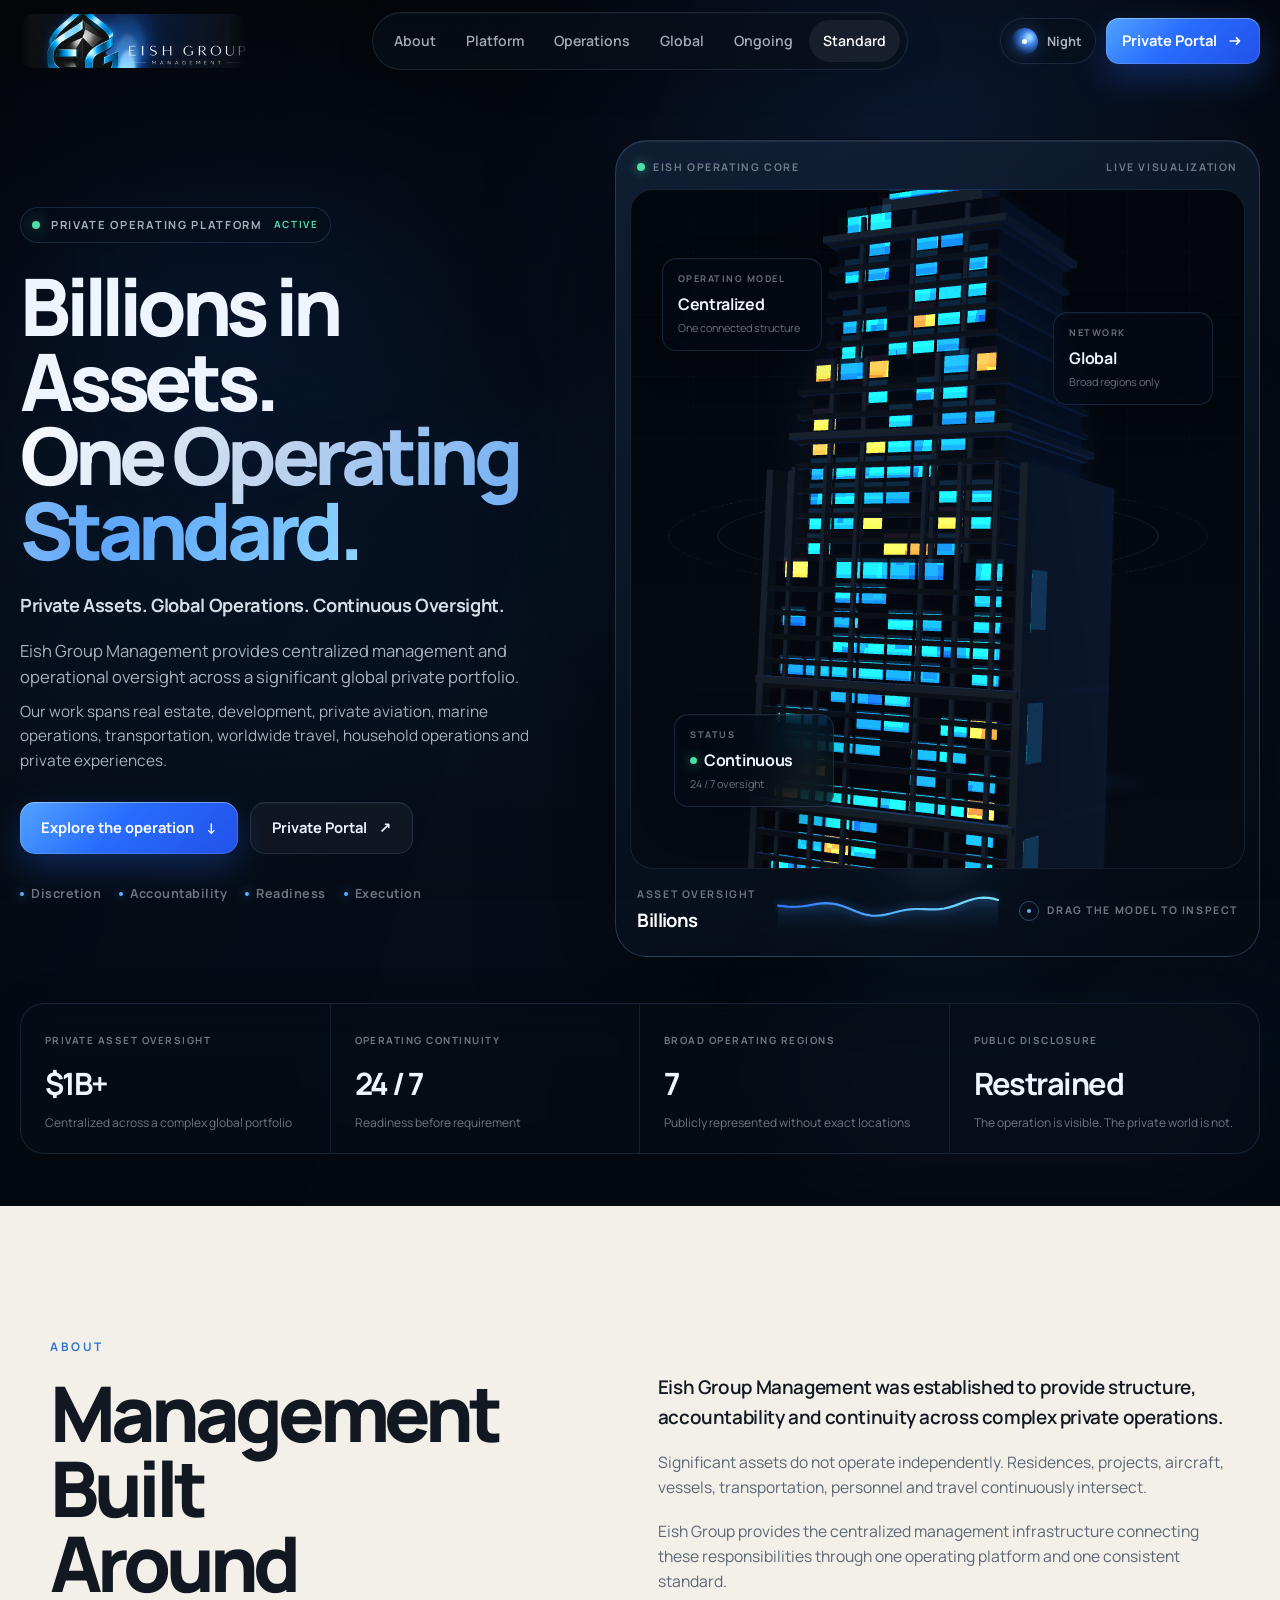
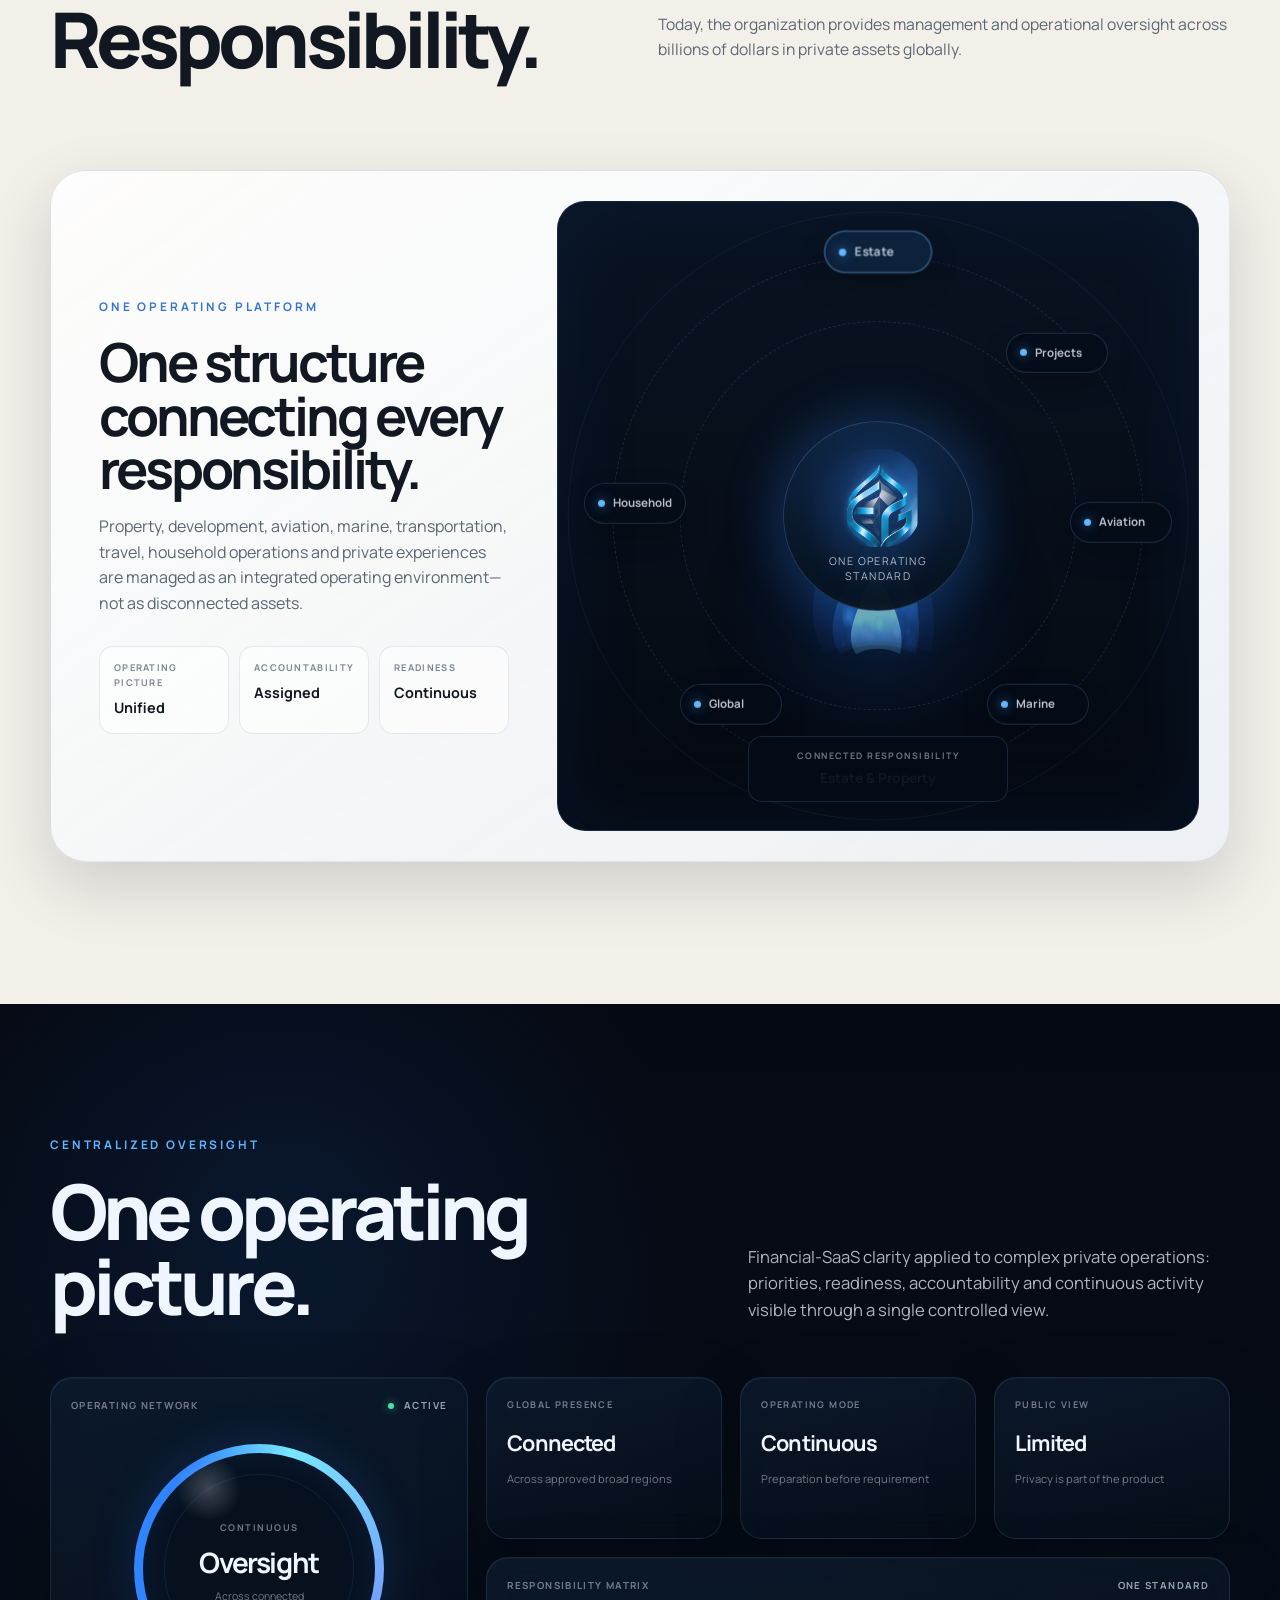
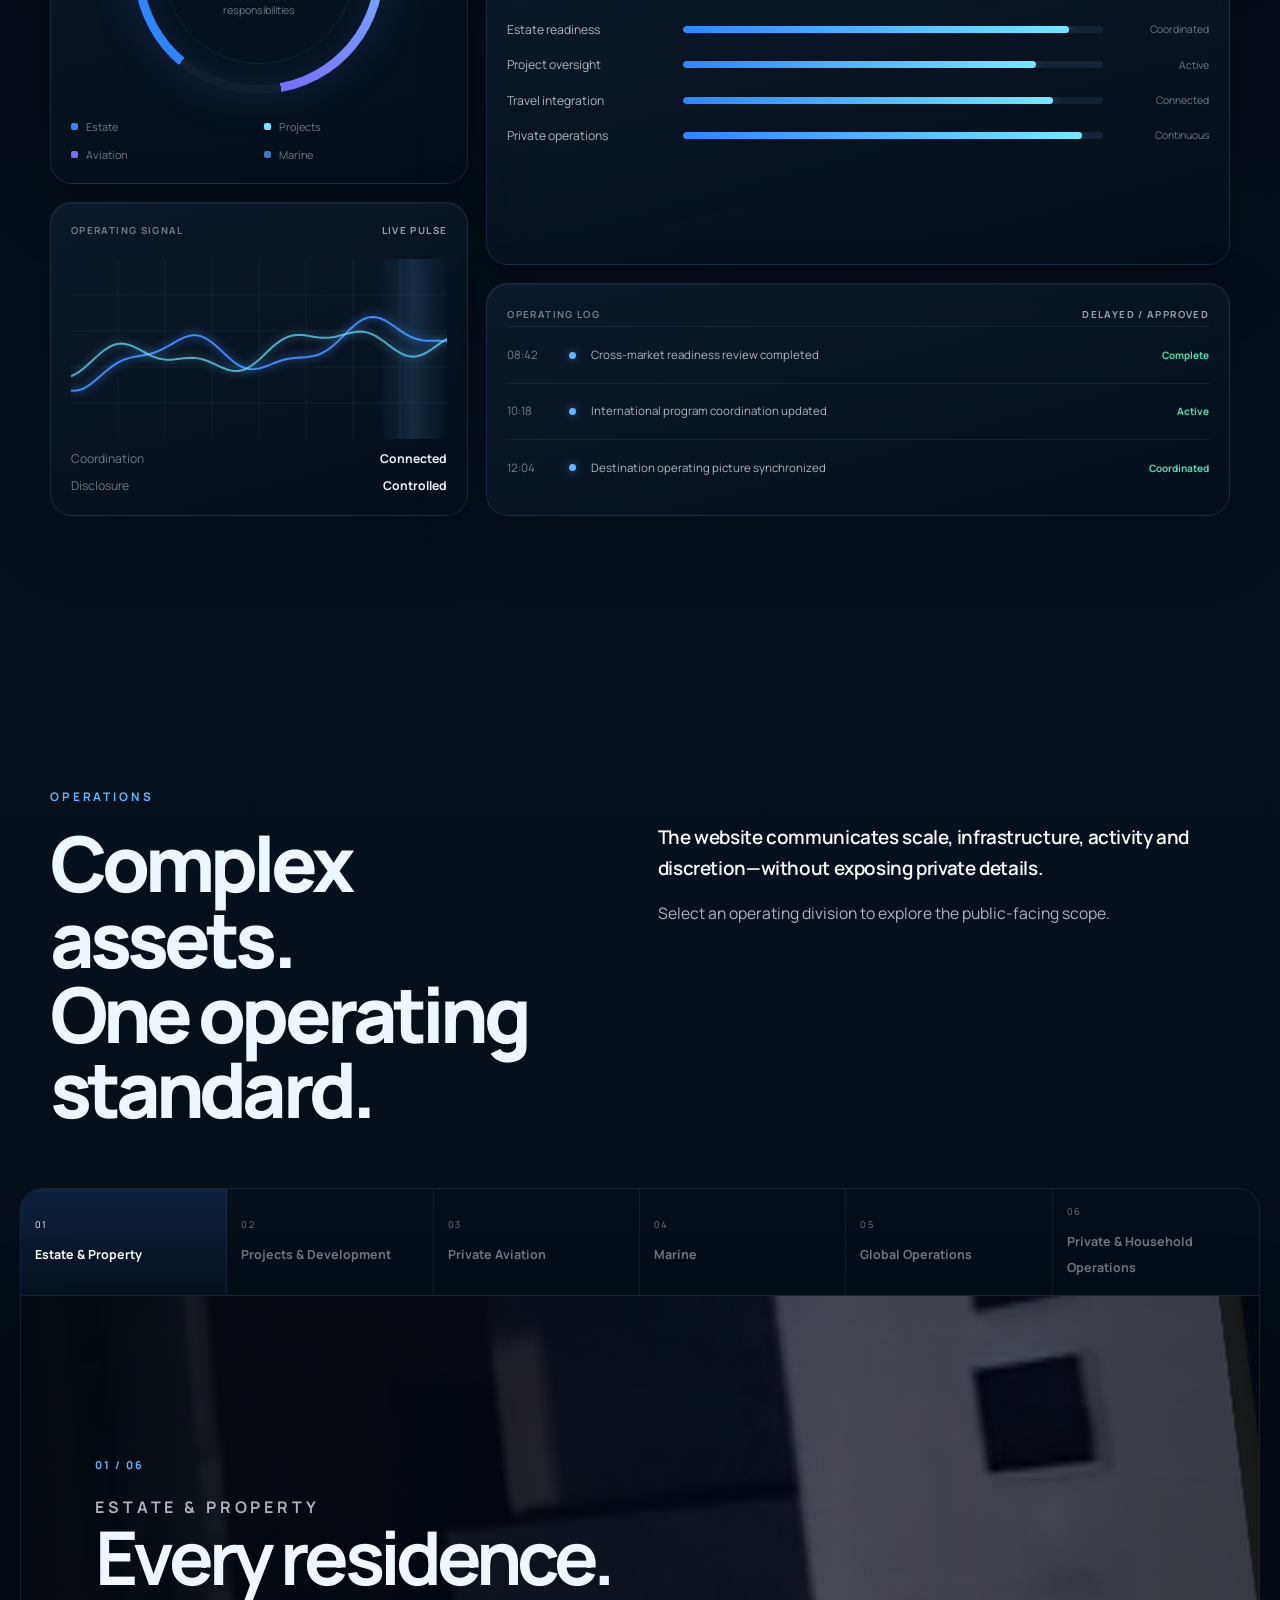
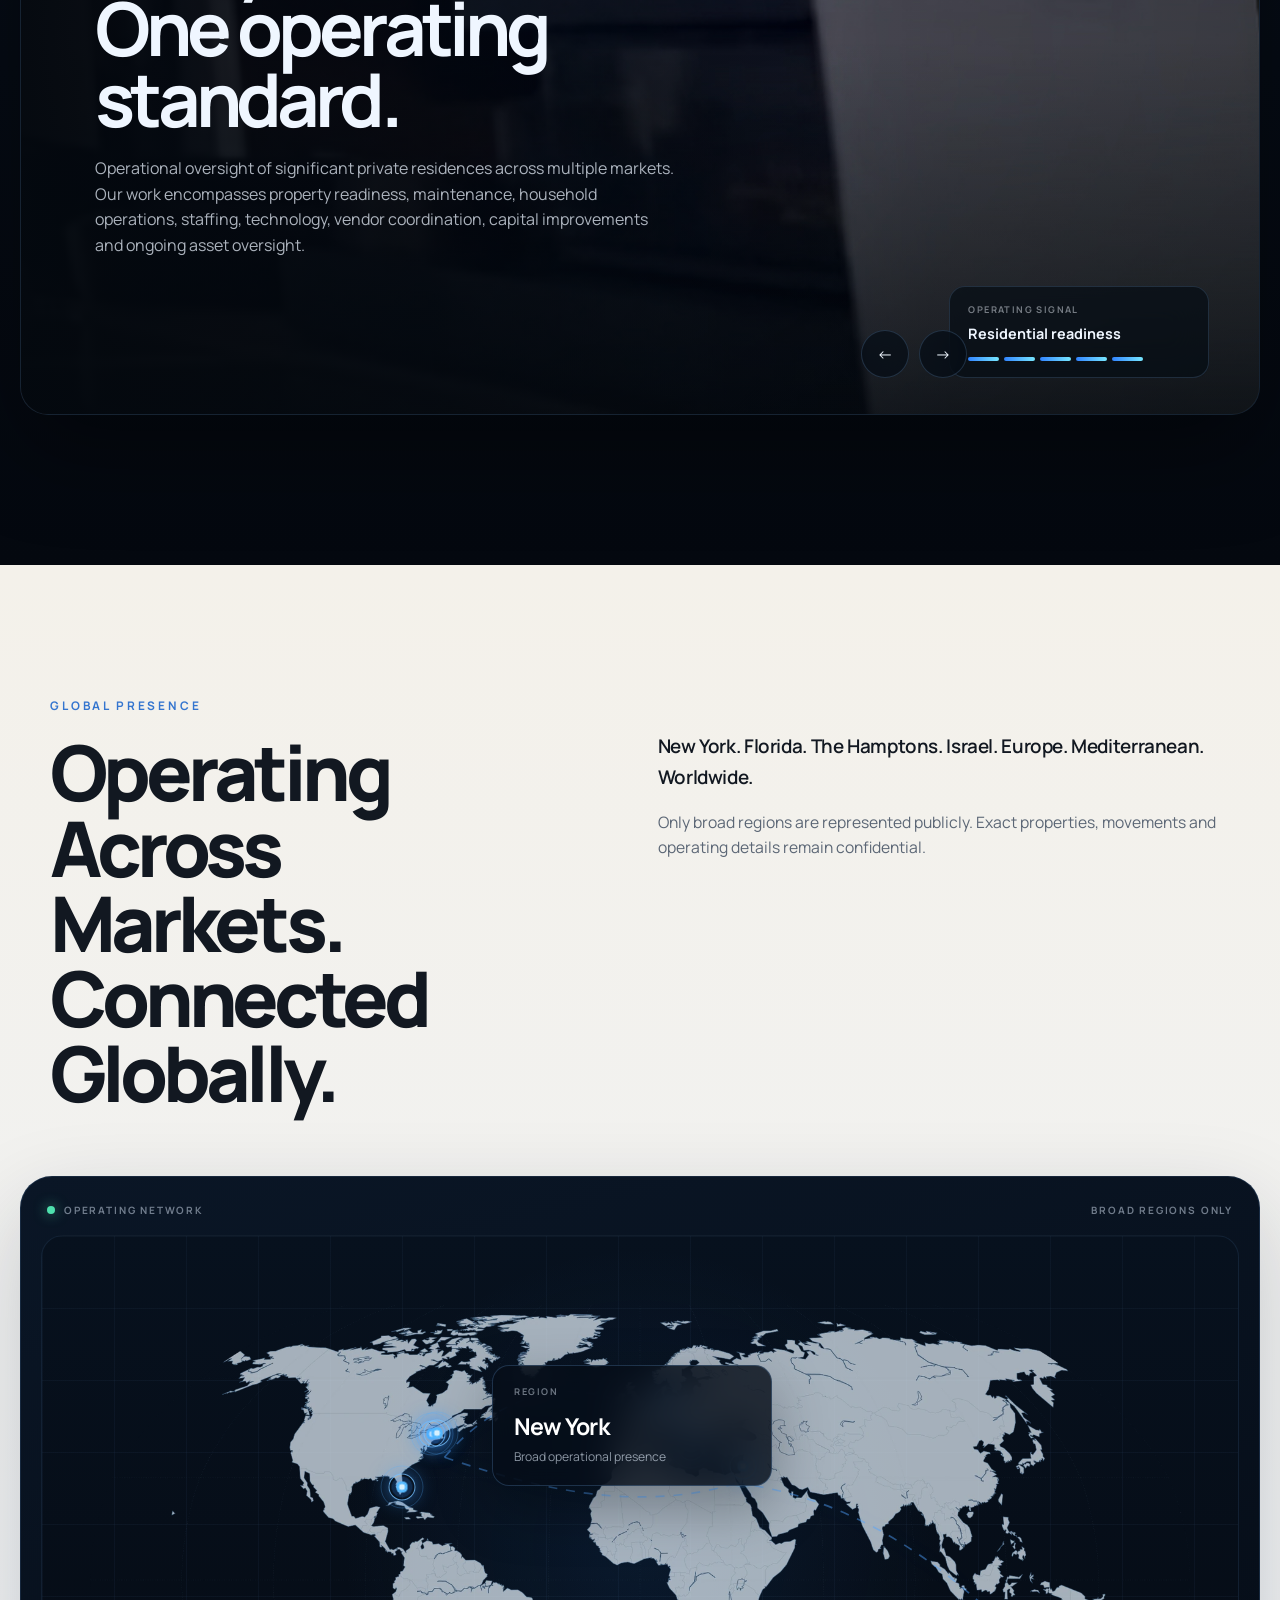
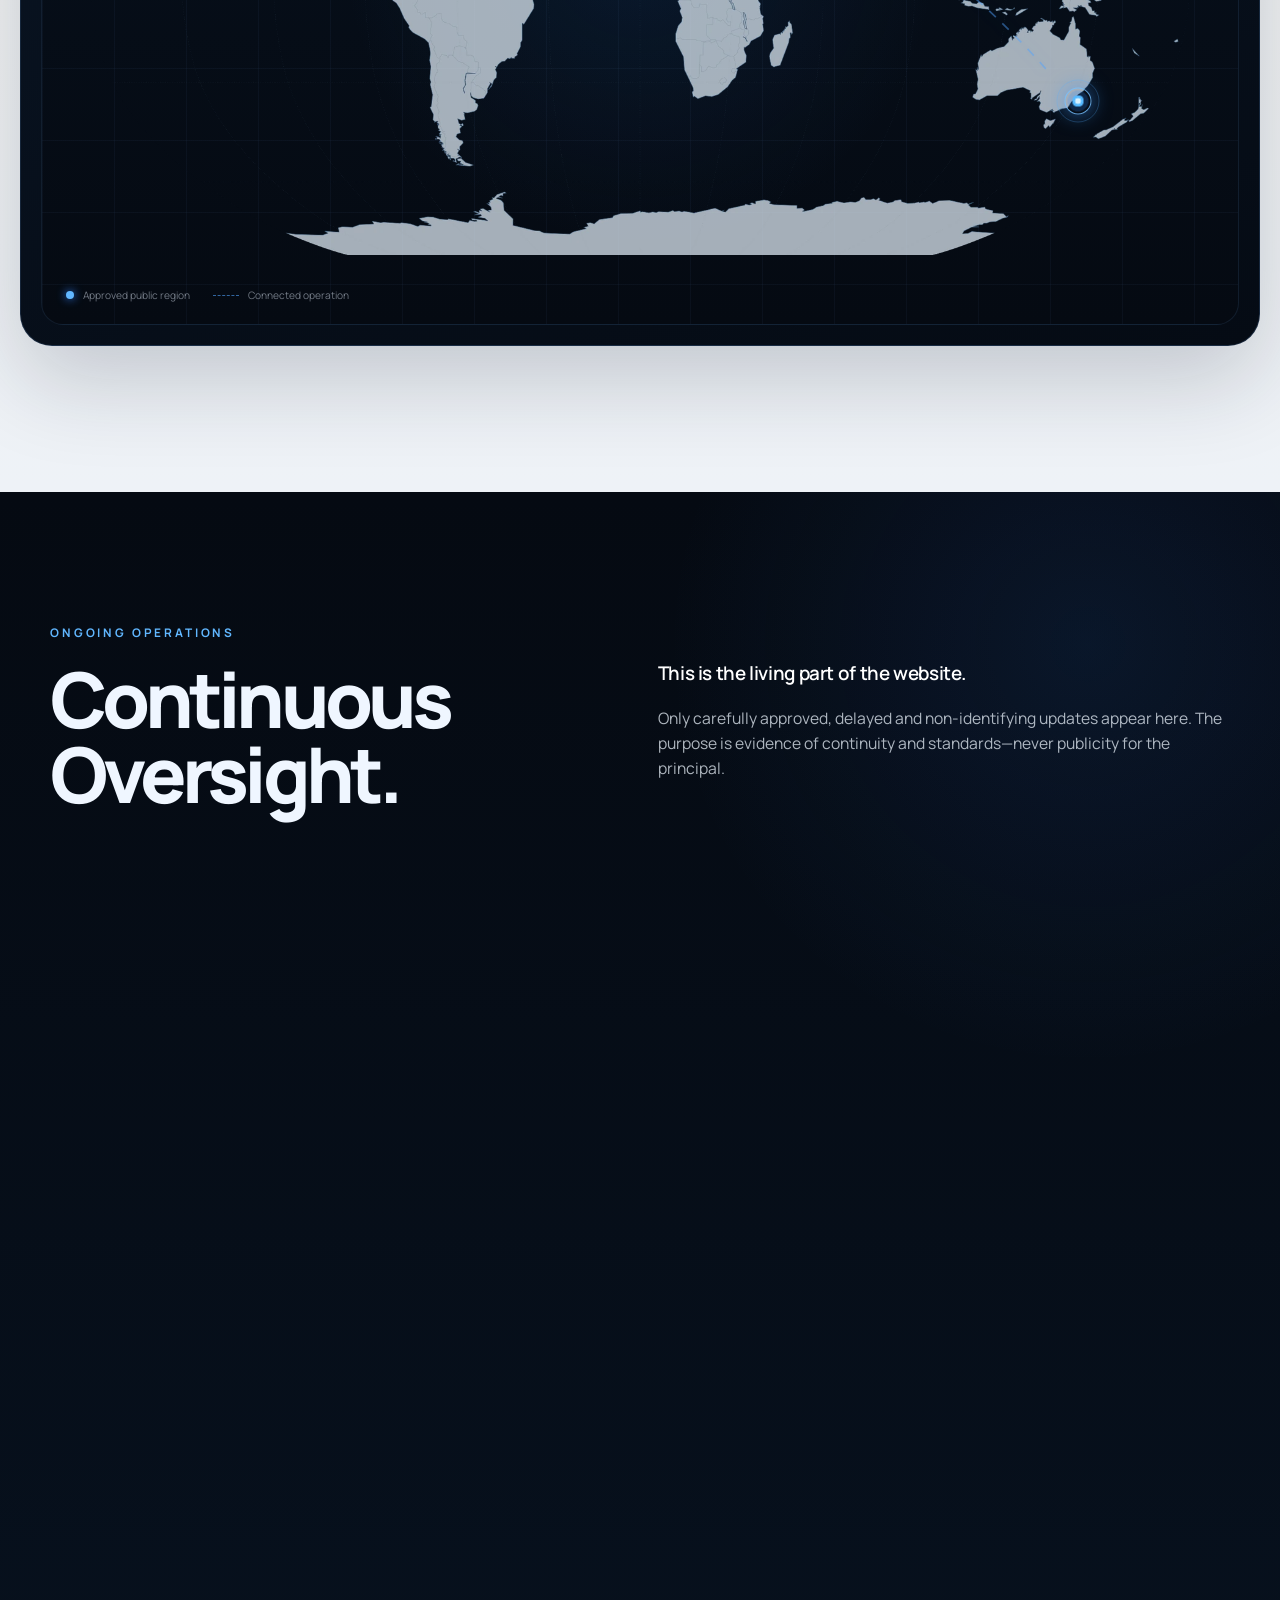
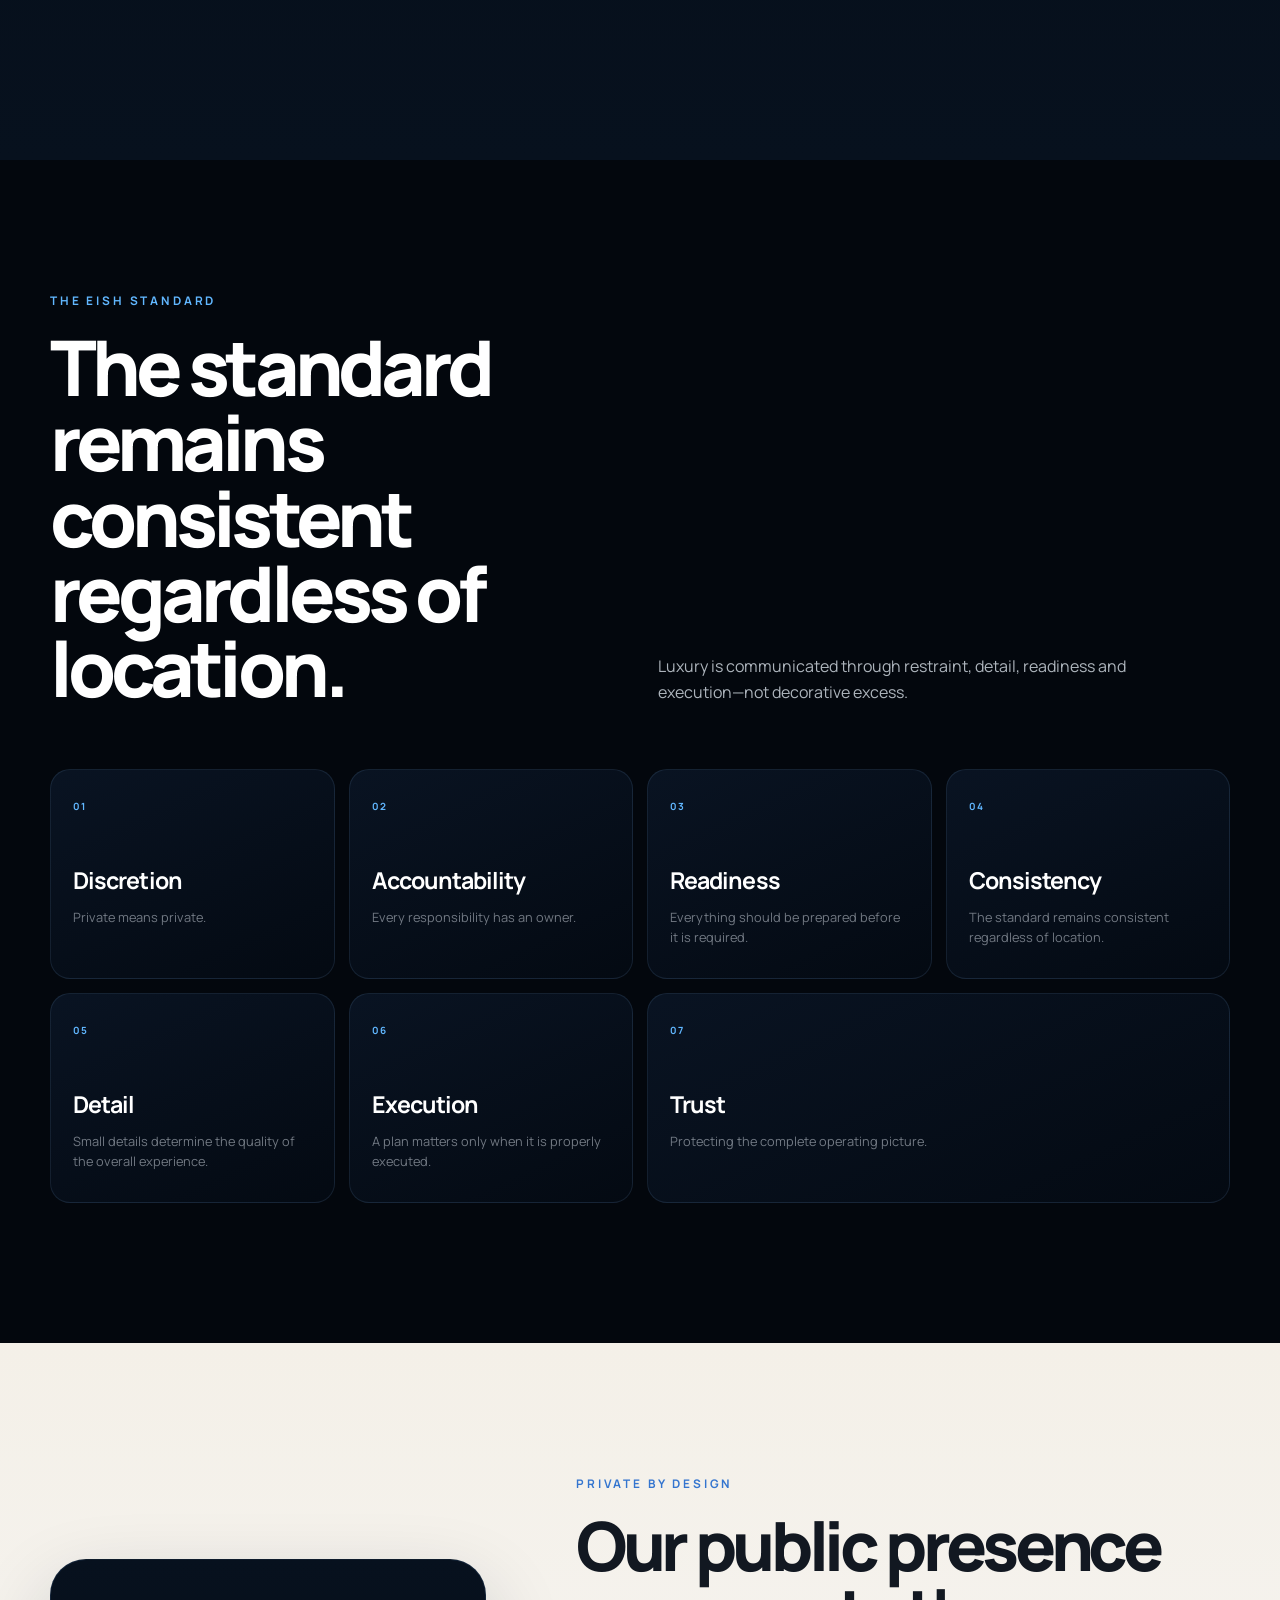
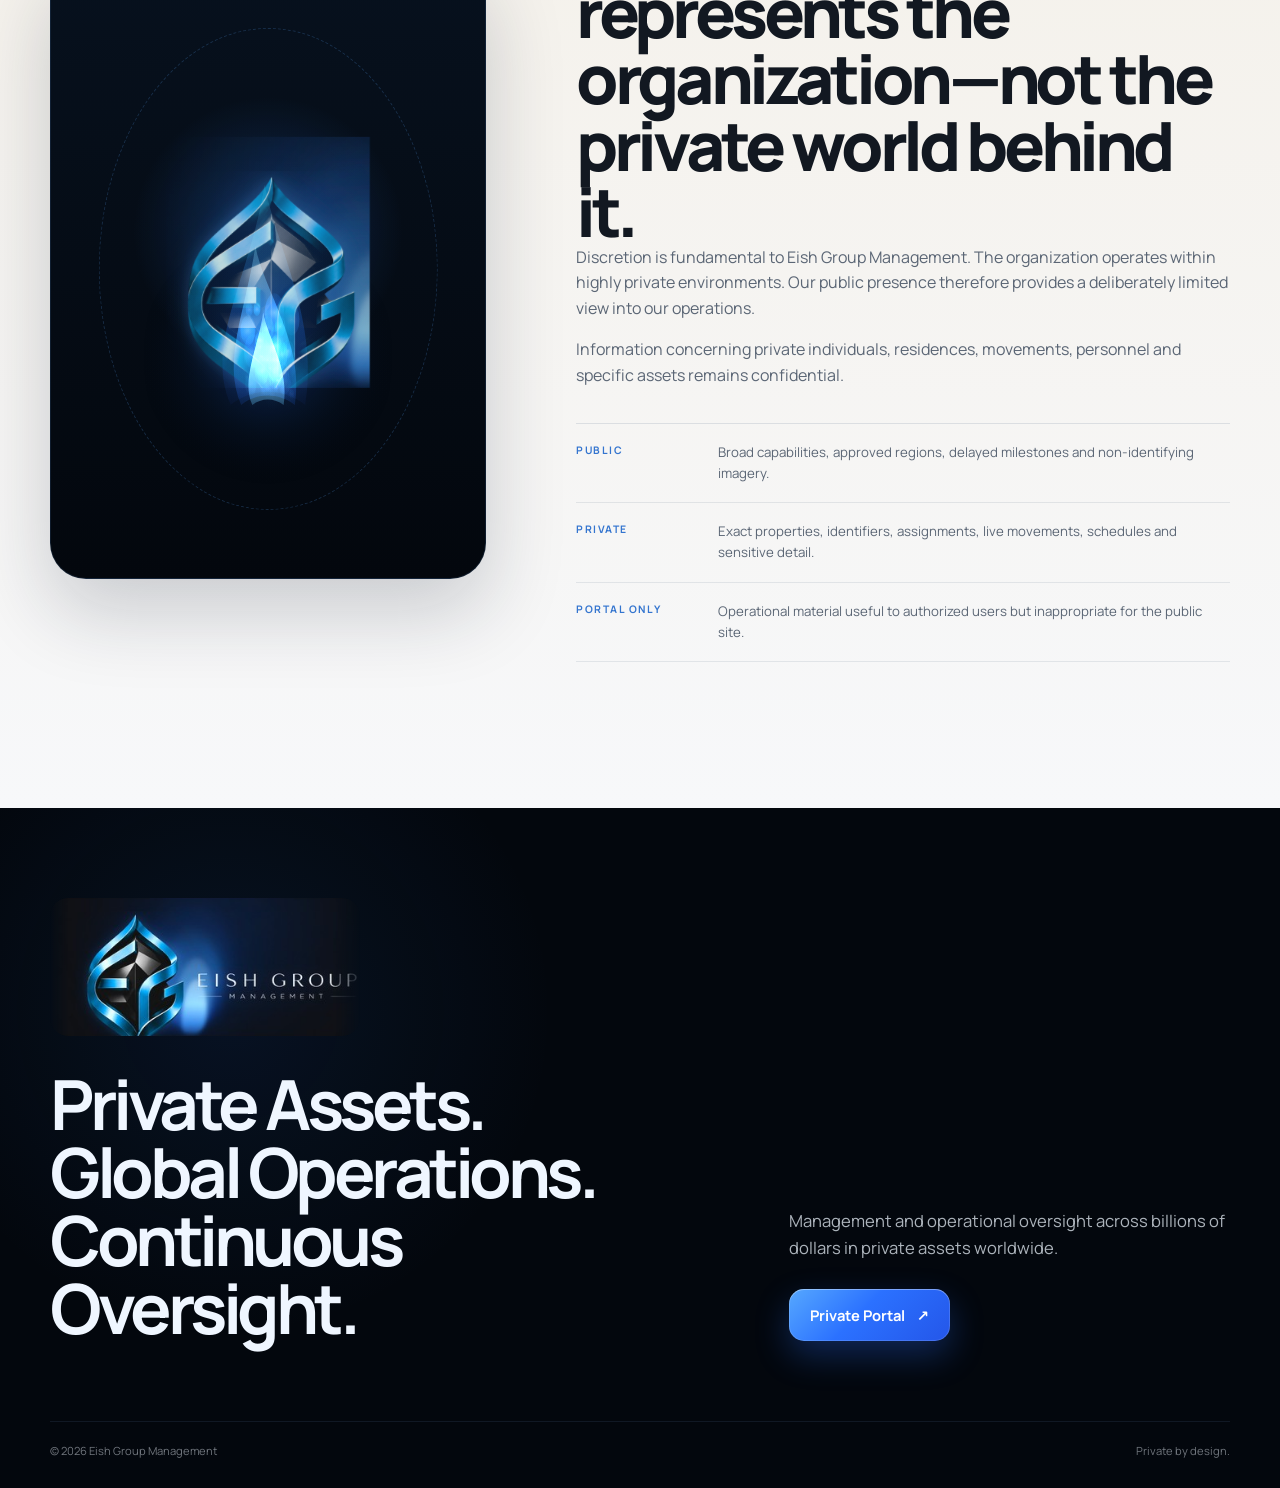
==== commit b8dc0a42: "Deploy rebuilt Eish Group Management website" ====
--- a/index.html
+++ b/index.html
@@ -3,53 +3,56 @@
 <head>
   <meta charset="utf-8">
   <meta name="viewport" content="width=device-width, initial-scale=1, viewport-fit=cover">
-  <meta name="theme-color" content="#07111f">
+  <meta name="theme-color" content="#050a12">
+  <meta name="color-scheme" content="dark light">
   <meta name="description" content="Eish Group Management provides centralized management and operational oversight across a significant global private portfolio.">
   <meta property="og:type" content="website">
   <meta property="og:title" content="Eish Group Management — Billions in Assets. One Operating Standard.">
   <meta property="og:description" content="Private Assets. Global Operations. Continuous Oversight.">
-  <meta property="og:image" content="./assets/og-image.png">
+  <meta property="og:image" content="./assets/images/og-image.jpg">
   <meta name="twitter:card" content="summary_large_image">
   <title>Eish Group Management — Private Assets. Global Operations.</title>
   <link rel="preconnect" href="https://fonts.googleapis.com">
   <link rel="preconnect" href="https://fonts.gstatic.com" crossorigin>
-  <link href="https://fonts.googleapis.com/css2?family=Manrope:wght@400;500;600;700;800&family=Cormorant+Garamond:wght@500;600;700&display=swap" rel="stylesheet">
-  <link rel="icon" type="image/png" href="./assets/favicon.png">
-  <link rel="apple-touch-icon" href="./assets/favicon.png">
+  <link href="https://fonts.googleapis.com/css2?family=Manrope:wght@400;500;600;700;800&family=Playfair+Display:wght@500;600&display=swap" rel="stylesheet">
+  <link rel="icon" href="./assets/icons/favicon.png" type="image/png">
+  <link rel="apple-touch-icon" href="./assets/icons/apple-touch-icon.png">
   <link rel="manifest" href="./site.webmanifest">
-  <link rel="preload" href="./assets/eish-logo-lockup.png" as="image">
-  <link rel="preload" href="./assets/eish-tower.glb" as="fetch" type="model/gltf-binary" crossorigin>
+  <link rel="preload" href="./assets/models/eish-architectural-core.glb" as="fetch" type="model/gltf-binary" crossorigin>
+  <link rel="preload" href="./assets/images/eish-logo-nav.png" as="image">
   <link rel="stylesheet" href="./styles.css">
   <script type="module" src="./js/app.js"></script>
 </head>
 <body data-theme="night">
   <a class="skip-link" href="#main">Skip to content</a>
   <div class="page-noise" aria-hidden="true"></div>
-  <div class="ambient-gradient ambient-gradient-a" aria-hidden="true"></div>
-  <div class="ambient-gradient ambient-gradient-b" aria-hidden="true"></div>
+  <div class="scroll-progress" aria-hidden="true"><span data-scroll-progress></span></div>
 
   <header class="site-header" data-header>
-    <div class="header-shell container-wide">
-      <a class="brand" href="#top" aria-label="Eish Group Management home">
-        <img src="./assets/eish-logo-lockup.png" alt="Eish Group Management">
+    <div class="header-inner shell shell-wide">
+      <a class="brand" href="#home" aria-label="Eish Group Management home">
+        <img src="./assets/images/eish-logo-nav.png" alt="Eish Group Management">
       </a>
 
-      <nav class="desktop-nav" aria-label="Primary">
+      <nav class="desktop-nav" aria-label="Primary navigation">
         <a href="#about">About</a>
         <a href="#platform">Platform</a>
         <a href="#operations">Operations</a>
         <a href="#global">Global</a>
-        <a href="#journal">Pulse</a>
+        <a href="#journal">Ongoing</a>
         <a href="#standard">Standard</a>
       </nav>
 
       <div class="header-actions">
-        <button class="theme-toggle" type="button" data-theme-toggle aria-label="Switch between night and dawn theme">
-          <span class="theme-dot"></span>
-          <span class="theme-copy" data-theme-label>Night</span>
+        <button class="theme-switch" type="button" data-theme-toggle aria-label="Switch between night and dawn themes">
+          <span class="theme-switch-orbit" aria-hidden="true"><i></i></span>
+          <span data-theme-label>Night</span>
         </button>
-        <button class="button button-primary portal-trigger" type="button">Private Portal</button>
-        <button class="menu-button" type="button" aria-label="Open menu" aria-expanded="false" data-menu-open>
+        <button class="button button-primary button-header portal-trigger" type="button">
+          <span>Private Portal</span>
+          <svg viewBox="0 0 20 20" aria-hidden="true"><path d="M4 10h11M11 6l4 4-4 4"/></svg>
+        </button>
+        <button class="menu-button" type="button" data-menu-open aria-label="Open menu" aria-expanded="false">
           <span></span><span></span>
         </button>
       </div>
@@ -57,318 +60,388 @@
   </header>
 
   <dialog class="mobile-menu" data-mobile-menu>
-    <div class="mobile-menu-panel">
-      <div class="mobile-menu-top">
-        <img src="./assets/eish-mark.png" alt="">
+    <div class="mobile-menu-card">
+      <div class="mobile-menu-head">
+        <img src="./assets/images/eish-logo-nav.png" alt="Eish Group Management">
         <button class="dialog-close" type="button" data-menu-close aria-label="Close menu"><span></span><span></span></button>
       </div>
-      <nav aria-label="Mobile">
-        <a href="#about">About</a>
-        <a href="#platform">Platform</a>
-        <a href="#operations">Operations</a>
-        <a href="#global">Global</a>
-        <a href="#journal">Pulse</a>
-        <a href="#standard">Standard</a>
+      <nav aria-label="Mobile navigation">
+        <a href="#about"><span>01</span>About</a>
+        <a href="#platform"><span>02</span>Platform</a>
+        <a href="#operations"><span>03</span>Operations</a>
+        <a href="#global"><span>04</span>Global Presence</a>
+        <a href="#journal"><span>05</span>Ongoing Operations</a>
+        <a href="#standard"><span>06</span>The Eish Standard</a>
       </nav>
       <div class="mobile-menu-actions">
         <button class="button button-primary portal-trigger" type="button">Private Portal</button>
-        <button class="button button-secondary" type="button" data-theme-toggle>Switch theme</button>
+        <button class="button button-secondary" type="button" data-theme-toggle>Switch day / night</button>
       </div>
       <p>Private Assets. Global Operations. Continuous Oversight.</p>
     </div>
   </dialog>
 
   <dialog class="portal-dialog" data-portal-dialog>
-    <div class="portal-panel">
-      <button class="dialog-close" type="button" data-portal-close aria-label="Close private portal dialog"><span></span><span></span></button>
-      <img class="portal-mark" src="./assets/eish-mark.png" alt="">
-      <p class="eyebrow">AUTHORIZED ACCESS</p>
+    <div class="portal-card">
+      <button class="dialog-close portal-close" type="button" data-portal-close aria-label="Close private portal"><span></span><span></span></button>
+      <div class="portal-flame">
+        <canvas data-portal-flame aria-hidden="true"></canvas>
+        <img src="./assets/images/eish-mark.png" alt="">
+      </div>
+      <p class="kicker">AUTHORIZED ACCESS</p>
       <h2>Private Portal</h2>
-      <p>Secure operational access is maintained through a separate authenticated environment. Public presence is intentionally restrained; private infrastructure remains private by design.</p>
-      <div class="portal-pill"><span></span>Protected environment</div>
+      <p>Secure operational access is maintained through a separate authenticated environment. Use the private access channel issued by Eish Group Management.</p>
+      <div class="security-pill"><i></i><span>Protected environment</span></div>
       <button class="button button-secondary" type="button" data-portal-close>Return to public site</button>
     </div>
   </dialog>
 
   <main id="main">
-    <section class="hero section" id="top">
-      <div class="container-wide hero-layout">
+    <section id="home" class="hero section-dark">
+      <canvas id="hero-flame" class="hero-flame" aria-hidden="true"></canvas>
+      <div class="hero-sky" aria-hidden="true"></div>
+      <div class="hero-grid" aria-hidden="true"></div>
+      <div class="hero-spot hero-spot-a" aria-hidden="true"></div>
+      <div class="hero-spot hero-spot-b" aria-hidden="true"></div>
+
+      <div class="shell shell-wide hero-layout">
         <div class="hero-copy reveal">
-          <div class="eyebrow-row">
-            <span class="eyebrow-dot"></span>
-            <p>PRIVATE OPERATING PLATFORM</p>
-          </div>
-          <h1>Billions in Assets.<br><span>One Operating Standard.</span></h1>
-          <p class="hero-lead">Private Assets. Global Operations. Continuous Oversight.</p>
-          <p class="hero-text">Eish Group Management provides centralized management and operational oversight across a significant global private portfolio. Our work spans real estate, development, private aviation, marine operations, transportation, worldwide travel, household operations, and private experiences.</p>
+          <div class="hero-badge"><i></i><span>PRIVATE OPERATING PLATFORM</span><b>ACTIVE</b></div>
+          <h1>Billions in Assets.<br><em>One Operating Standard.</em></h1>
+          <p class="hero-tagline">Private Assets. Global Operations. Continuous Oversight.</p>
+          <p class="hero-intro">Eish Group Management provides centralized management and operational oversight across a significant global private portfolio.</p>
+          <p class="hero-detail">Our work spans real estate, development, private aviation, marine operations, transportation, worldwide travel, household operations and private experiences.</p>
           <div class="hero-actions">
-            <a class="button button-primary" href="#operations">Explore operations</a>
-            <a class="button button-secondary" href="#global">View global presence</a>
-          </div>
-          <div class="proof-grid">
-            <article><strong>$1B+</strong><span>in managed private assets</span></article>
-            <article><strong>24 / 7</strong><span>operational continuity</span></article>
-            <article><strong>Global</strong><span>connected operating structure</span></article>
-          </div>
-        </div>
-
-        <div class="hero-stage reveal">
-          <div class="hero-stage-shell">
-            <div class="hero-stage-topline">
-              <span>OPERATING VISUALIZATION</span>
-              <span>GLB + LIVE LIGHTING</span>
-            </div>
-            <div class="hero-stage-media">
-              <canvas id="building-canvas" aria-label="Interactive rotating building model"></canvas>
-              <div class="stage-glow"></div>
-              <div class="stage-orbit orbit-1"></div>
-              <div class="stage-orbit orbit-2"></div>
-              <div class="stage-badge stage-badge-a">Readiness</div>
-              <div class="stage-badge stage-badge-b">Execution</div>
-              <div class="stage-badge stage-badge-c">Oversight</div>
-            </div>
-            <div class="hero-stage-bottomline">
-              <div>
-                <small>LIVE MODEL</small>
-                <strong>Architectural operating core</strong>
-              </div>
-              <p>Drag to inspect the tower. Window lighting flickers dynamically to emphasize the always-on operating environment.</p>
-            </div>
-          </div>
-        </div>
-      </div>
-    </section>
-
-    <section class="signal-bar section">
-      <div class="container-wide signal-shell">
-        <div class="signal-item"><span>NEW YORK</span></div>
-        <div class="signal-item"><span>FLORIDA</span></div>
-        <div class="signal-item"><span>THE HAMPTONS</span></div>
-        <div class="signal-item"><span>ISRAEL</span></div>
-        <div class="signal-item"><span>EUROPE</span></div>
-        <div class="signal-item"><span>MEDITERRANEAN</span></div>
-        <div class="signal-item"><span>WORLDWIDE</span></div>
-      </div>
-    </section>
-
-    <section class="about section surface-light" id="about">
-      <div class="container section-intro reveal">
+            <a class="button button-primary" href="#operations">Explore the operation <span>↓</span></a>
+            <button class="button button-ghost portal-trigger" type="button">Private Portal <span>↗</span></button>
+          </div>
+          <div class="hero-trust">
+            <span><i></i>Discretion</span>
+            <span><i></i>Accountability</span>
+            <span><i></i>Readiness</span>
+            <span><i></i>Execution</span>
+          </div>
+        </div>
+
+        <div class="hero-command reveal" data-command-stage>
+          <div class="command-frame">
+            <div class="command-topbar">
+              <div><i></i><span>EISH OPERATING CORE</span></div>
+              <span>LIVE VISUALIZATION</span>
+            </div>
+
+            <div class="command-viewport">
+              <div class="command-flame-emblem" aria-hidden="true">
+                <div class="emblem-glow"></div>
+                <img src="./assets/images/eish-mark.png" alt="">
+              </div>
+              <canvas id="building-canvas" aria-label="Interactive rotating Eish architectural operating core"></canvas>
+              <div class="model-floor" aria-hidden="true"></div>
+              <div class="model-ring ring-one" aria-hidden="true"></div>
+              <div class="model-ring ring-two" aria-hidden="true"></div>
+              <div class="model-ring ring-three" aria-hidden="true"></div>
+
+              <div class="hud hud-a">
+                <span>OPERATING MODEL</span>
+                <strong>Centralized</strong>
+                <small>One connected structure</small>
+              </div>
+              <div class="hud hud-b">
+                <span>NETWORK</span>
+                <strong>Global</strong>
+                <small>Broad regions only</small>
+              </div>
+              <div class="hud hud-c">
+                <span>STATUS</span>
+                <strong><i></i> Continuous</strong>
+                <small>24 / 7 oversight</small>
+              </div>
+            </div>
+
+            <div class="command-footer">
+              <div class="command-readout">
+                <span>ASSET OVERSIGHT</span>
+                <strong>Billions</strong>
+              </div>
+              <div class="command-chart">
+                <canvas data-sparkline aria-label="Animated operational continuity chart"></canvas>
+              </div>
+              <div class="command-hint"><span></span>Drag the model to inspect</div>
+            </div>
+          </div>
+        </div>
+      </div>
+
+      <div class="shell shell-wide hero-metrics reveal">
+        <article>
+          <span>PRIVATE ASSET OVERSIGHT</span>
+          <strong data-counter="1" data-suffix="B+">$0</strong>
+          <small>Centralized across a complex global portfolio</small>
+        </article>
+        <article>
+          <span>OPERATING CONTINUITY</span>
+          <strong>24 / 7</strong>
+          <small>Readiness before requirement</small>
+        </article>
+        <article>
+          <span>BROAD OPERATING REGIONS</span>
+          <strong data-counter="7">0</strong>
+          <small>Publicly represented without exact locations</small>
+        </article>
+        <article>
+          <span>PUBLIC DISCLOSURE</span>
+          <strong>Restrained</strong>
+          <small>The operation is visible. The private world is not.</small>
+        </article>
+      </div>
+    </section>
+
+    <section id="about" class="about section-light">
+      <div class="shell editorial-head reveal">
         <div>
-          <p class="eyebrow">ABOUT</p>
-          <h2>Management Built Around Responsibility.</h2>
-        </div>
-        <div class="section-copy">
-          <p>Eish Group Management was established to provide structure, accountability, and continuity across complex private operations.</p>
-          <p>Significant assets do not operate independently. Residences, projects, aircraft, vessels, transportation, personnel, and travel continuously intersect. Eish Group provides the centralized management infrastructure connecting these responsibilities through one operating platform and one consistent standard.</p>
-        </div>
-      </div>
-
-      <div class="container platform-panel reveal" id="platform">
-        <div class="platform-copy-block">
-          <p class="micro">ONE OPERATING PLATFORM</p>
-          <h3>Every moving part, connected.</h3>
-          <p>Today, the organization provides management and operational oversight across billions of dollars in private assets globally. The objective is not visibility — it is clarity, discipline, readiness, and execution.</p>
-          <ul class="platform-list">
-            <li>Estate & Property oversight</li>
-            <li>Projects & Development coordination</li>
-            <li>Private Aviation & helicopter readiness</li>
-            <li>Marine operations and vessel programs</li>
-            <li>Worldwide travel and destination logistics</li>
-            <li>Private & household operational support</li>
-          </ul>
-        </div>
-        <div class="platform-rings" aria-hidden="true">
-          <div class="ring ring-a"></div>
-          <div class="ring ring-b"></div>
-          <div class="ring ring-c"></div>
-          <div class="platform-center-lockup">
-            <img src="./assets/eish-mark.png" alt="">
+          <p class="kicker">ABOUT</p>
+          <h2>Management Built<br>Around Responsibility.</h2>
+        </div>
+        <div class="editorial-copy">
+          <p class="lead">Eish Group Management was established to provide structure, accountability and continuity across complex private operations.</p>
+          <p>Significant assets do not operate independently. Residences, projects, aircraft, vessels, transportation, personnel and travel continuously intersect.</p>
+          <p>Eish Group provides the centralized management infrastructure connecting these responsibilities through one operating platform and one consistent standard.</p>
+          <p>Today, the organization provides management and operational oversight across billions of dollars in private assets globally.</p>
+        </div>
+      </div>
+
+      <div id="platform" class="shell platform-system reveal">
+        <div class="platform-copy">
+          <p class="kicker">ONE OPERATING PLATFORM</p>
+          <h3>One structure connecting every responsibility.</h3>
+          <p>Property, development, aviation, marine, transportation, travel, household operations and private experiences are managed as an integrated operating environment—not as disconnected assets.</p>
+          <div class="platform-status">
+            <div><span>OPERATING PICTURE</span><strong>Unified</strong></div>
+            <div><span>ACCOUNTABILITY</span><strong>Assigned</strong></div>
+            <div><span>READINESS</span><strong>Continuous</strong></div>
+          </div>
+        </div>
+
+        <div class="platform-orbit" data-platform-orbit>
+          <canvas data-orbit-flame aria-hidden="true"></canvas>
+          <div class="platform-core">
+            <img src="./assets/images/eish-mark.png" alt="">
             <span>ONE OPERATING<br>STANDARD</span>
           </div>
-          <div class="node node-1">Estate</div>
-          <div class="node node-2">Projects</div>
-          <div class="node node-3">Aviation</div>
-          <div class="node node-4">Marine</div>
-          <div class="node node-5">Travel</div>
-          <div class="node node-6">Household</div>
-        </div>
-      </div>
-    </section>
-
-    <section class="operations section" id="operations">
-      <div class="container section-intro reveal">
+          <button style="--x:50%;--y:8%;" data-platform-node="Estate & Property"><i></i><span>Estate</span></button>
+          <button style="--x:78%;--y:24%;" data-platform-node="Projects & Development"><i></i><span>Projects</span></button>
+          <button style="--x:88%;--y:51%;" data-platform-node="Private Aviation"><i></i><span>Aviation</span></button>
+          <button style="--x:75%;--y:80%;" data-platform-node="Marine"><i></i><span>Marine</span></button>
+          <button style="--x:27%;--y:80%;" data-platform-node="Global Operations"><i></i><span>Global</span></button>
+          <button style="--x:12%;--y:48%;" data-platform-node="Private & Household"><i></i><span>Household</span></button>
+          <div class="platform-orbit-line orbit-line-a"></div>
+          <div class="platform-orbit-line orbit-line-b"></div>
+          <div class="platform-orbit-line orbit-line-c"></div>
+          <div class="platform-node-info" data-platform-info>
+            <span>CONNECTED RESPONSIBILITY</span>
+            <strong>Estate & Property</strong>
+          </div>
+        </div>
+      </div>
+    </section>
+
+    <section class="command-center section-dark">
+      <div class="shell command-center-head reveal">
         <div>
-          <p class="eyebrow">OPERATIONS</p>
-          <h2>Scale, infrastructure, activity, and discretion.</h2>
-        </div>
-        <div class="section-copy">
-          <p>The public site does not need to reveal the private world behind Eish. It needs to communicate scale, operational infrastructure, ongoing activity, and discretion — all with restraint.</p>
-        </div>
-      </div>
-
-      <div class="container-wide showcase-grid reveal">
-        <article class="showcase-card showcase-card-lg" style="--card-image:url('./assets/development.webp')">
-          <div class="showcase-overlay"></div>
-          <div class="showcase-copy">
-            <p class="micro">PROJECTS & DEVELOPMENT</p>
-            <h3>From vision to operation.</h3>
-            <p>Oversight of significant private development, renovation, and capital-improvement programs — from planning through operational handover.</p>
-          </div>
-        </article>
-        <article class="showcase-card" style="--card-image:url('./assets/aviation.webp')">
-          <div class="showcase-overlay"></div>
-          <div class="showcase-copy">
-            <p class="micro">PRIVATE AVIATION</p>
-            <h3>The journey should feel effortless.</h3>
-            <p>Operational coordination, crew, cabin readiness, onboard inventory, passenger experience, and destination synchronization.</p>
-          </div>
-        </article>
-        <article class="showcase-card" style="--card-image:url('./assets/marine.webp')">
-          <div class="showcase-overlay"></div>
-          <div class="showcase-copy">
-            <p class="micro">MARINE</p>
-            <h3>From build to operation.</h3>
-            <p>Technical coordination, provisioning, crew interface, guest readiness, and marine project oversight across significant private vessels.</p>
-          </div>
-        </article>
-      </div>
-
-      <div class="container capability-grid reveal">
-        <article class="capability-card">
-          <h4>Estate & Property</h4>
-          <p>Operational oversight of significant private residences across multiple markets — property readiness, maintenance, staffing, technology, vendor coordination, and ongoing asset oversight.</p>
-        </article>
-        <article class="capability-card">
-          <h4>Projects & Development</h4>
-          <p>Eish coordinates the operating relationship between ownership, architects, designers, contractors, consultants, and vendors.</p>
-        </article>
-        <article class="capability-card">
-          <h4>Private Aviation</h4>
-          <p>Integrated oversight of long-range private aviation and helicopter operations with seamless destination alignment.</p>
-        </article>
-        <article class="capability-card">
-          <h4>Marine</h4>
-          <p>Operational and project oversight across private marine assets, including new-build programs and supporting craft.</p>
-        </article>
-        <article class="capability-card">
-          <h4>Global Operations</h4>
-          <p>Aviation, residences, accommodations, transportation, personnel, luggage, hospitality, and destination requirements are brought together through one structure.</p>
-        </article>
-        <article class="capability-card">
-          <h4>Private & Household</h4>
-          <p>Household teams, transportation, culinary, hospitality, and other private operational requirements coordinated across residences and destinations.</p>
-        </article>
-      </div>
-    </section>
-
-    <section class="global section surface-light" id="global">
-      <div class="container section-intro reveal">
+          <p class="kicker">CENTRALIZED OVERSIGHT</p>
+          <h2>One operating picture.</h2>
+        </div>
+        <p>Financial-SaaS clarity applied to complex private operations: priorities, readiness, accountability and continuous activity visible through a single controlled view.</p>
+      </div>
+
+      <div class="shell command-dashboard reveal">
+        <div class="dashboard-left">
+          <article class="dashboard-card dashboard-ring-card">
+            <div class="card-head"><span>OPERATING NETWORK</span><b><i></i> ACTIVE</b></div>
+            <div class="readiness-ring" data-readiness-ring>
+              <div class="readiness-ring-inner">
+                <span>CONTINUOUS</span>
+                <strong>Oversight</strong>
+                <small>Across connected responsibilities</small>
+              </div>
+            </div>
+            <div class="ring-legend">
+              <span><i></i>Estate</span><span><i></i>Projects</span><span><i></i>Aviation</span><span><i></i>Marine</span>
+            </div>
+          </article>
+          <article class="dashboard-card dashboard-signal-card">
+            <div class="card-head"><span>OPERATING SIGNAL</span><b>LIVE PULSE</b></div>
+            <canvas data-network-chart aria-label="Animated operating signal chart"></canvas>
+            <div class="signal-summary"><span>Coordination</span><strong>Connected</strong><span>Disclosure</span><strong>Controlled</strong></div>
+          </article>
+        </div>
+
+        <div class="dashboard-right">
+          <div class="dashboard-kpis">
+            <article><span>GLOBAL PRESENCE</span><strong>Connected</strong><small>Across approved broad regions</small></article>
+            <article><span>OPERATING MODE</span><strong>Continuous</strong><small>Preparation before requirement</small></article>
+            <article><span>PUBLIC VIEW</span><strong>Limited</strong><small>Privacy is part of the product</small></article>
+          </div>
+          <article class="dashboard-card responsibility-card">
+            <div class="card-head"><span>RESPONSIBILITY MATRIX</span><b>ONE STANDARD</b></div>
+            <div class="matrix-list">
+              <div><span>Estate readiness</span><i><b style="--value:92%"></b></i><em>Coordinated</em></div>
+              <div><span>Project oversight</span><i><b style="--value:84%"></b></i><em>Active</em></div>
+              <div><span>Travel integration</span><i><b style="--value:88%"></b></i><em>Connected</em></div>
+              <div><span>Private operations</span><i><b style="--value:95%"></b></i><em>Continuous</em></div>
+            </div>
+          </article>
+          <article class="dashboard-card operating-log-card">
+            <div class="card-head"><span>OPERATING LOG</span><b>DELAYED / APPROVED</b></div>
+            <div class="log-row"><time>08:42</time><i></i><span>Cross-market readiness review completed</span><b>Complete</b></div>
+            <div class="log-row"><time>10:18</time><i></i><span>International program coordination updated</span><b>Active</b></div>
+            <div class="log-row"><time>12:04</time><i></i><span>Destination operating picture synchronized</span><b>Coordinated</b></div>
+          </article>
+        </div>
+      </div>
+    </section>
+
+    <section id="operations" class="operations section-dark">
+      <div class="shell editorial-head editorial-head-dark reveal">
         <div>
-          <p class="eyebrow">GLOBAL PRESENCE</p>
-          <h2>Operating across markets. Connected globally.</h2>
-        </div>
-        <div class="section-copy">
-          <p>The website shows broad operating regions only — never exact properties or confidential locations. Public presence represents the organization, not the private world behind it.</p>
-        </div>
-      </div>
-
-      <div class="container-wide map-shell reveal">
-        <div class="map-panel">
-          <div class="map-topline">
-            <span><i></i>Operating network</span>
-            <span>Broad regions only</span>
-          </div>
-          <div class="world-map" data-map>
-            <svg viewBox="0 0 1200 560" role="img" aria-label="Stylized world map showing broad operating regions">
-              <defs>
-                <linearGradient id="mapFill" x1="0" x2="1">
-                  <stop offset="0%" stop-color="rgba(100,150,220,.28)"/>
-                  <stop offset="100%" stop-color="rgba(180,215,255,.12)"/>
-                </linearGradient>
-              </defs>
-              <g class="grid-lines">
-                <path d="M0 80H1200 M0 160H1200 M0 240H1200 M0 320H1200 M0 400H1200 M0 480H1200" />
-                <path d="M120 0V560 M240 0V560 M360 0V560 M480 0V560 M600 0V560 M720 0V560 M840 0V560 M960 0V560 M1080 0V560" />
-              </g>
-              <g class="continent-shapes">
-                <path d="M98 154l52 17 56-56 73-12 61 26 89 6 41 41-35 59-81 11-35 77-48 30-33-28-5-58-38-35-47-20-26-58-24-7z" />
-                <path d="M346 325l47 23 31 56 2 81-36 72-46-18-16-90-15-57z" />
-                <path d="M560 132l66-32 97 19 62-27 39 46 75 1 50 39 33 1 35 38-13 42-68 10-35 35-88 0-43-26-16-34-48-17-38-50-61-1-34-31-39-9-18-22z" />
-                <path d="M690 282l55 14 27 39 20 71-16 75-45 58-49-7-23-79-17-41-7-48z" />
-                <path d="M980 394l37-16 80 16 36 35 7 71-33 31-88-9-30-38-9-44z" />
-                <path d="M1122 158l36-16 47 20-11 35-39 8z" />
-              </g>
-              <g class="route-lines">
-                <path d="M316 205 C 460 120, 654 120, 784 190" />
-                <path d="M318 248 C 424 333, 527 374, 673 360" />
-                <path d="M786 189 C 896 202, 971 270, 1047 430" />
-              </g>
-            </svg>
-
-            <button class="map-marker" type="button" style="--x:26%;--y:36%;" data-region="new-york" aria-label="New York"></button>
-            <button class="map-marker" type="button" style="--x:28%;--y:44%;" data-region="florida" aria-label="Florida"></button>
-            <button class="map-marker" type="button" style="--x:29.3%;--y:34.5%;" data-region="hamptons" aria-label="The Hamptons"></button>
-            <button class="map-marker" type="button" style="--x:49.2%;--y:30.8%;" data-region="europe" aria-label="Europe"></button>
-            <button class="map-marker" type="button" style="--x:52%;--y:38%;" data-region="med" aria-label="Mediterranean"></button>
-            <button class="map-marker" type="button" style="--x:55.8%;--y:41.5%;" data-region="israel" aria-label="Israel"></button>
-            <button class="map-marker" type="button" style="--x:79%;--y:62%;" data-region="worldwide" aria-label="Worldwide"></button>
-
-            <div class="map-info-card" data-map-info>
-              <p class="micro">REGION</p>
-              <h3>New York</h3>
-              <p>Broad operational presence</p>
-            </div>
-          </div>
-        </div>
-      </div>
-    </section>
-
-    <section class="journal section" id="journal">
-      <div class="container section-intro reveal">
+          <p class="kicker">OPERATIONS</p>
+          <h2>Complex assets.<br>One operating standard.</h2>
+        </div>
+        <div class="editorial-copy">
+          <p class="lead">The website communicates scale, infrastructure, activity and discretion—without exposing private details.</p>
+          <p>Select an operating division to explore the public-facing scope.</p>
+        </div>
+      </div>
+
+      <div class="shell shell-wide operation-experience reveal" data-operation-experience>
+        <div class="operation-tabs" role="tablist" aria-label="Operating divisions" data-operation-tabs></div>
+        <div class="operation-stage" data-operation-stage>
+          <div class="operation-media" data-operation-media></div>
+          <div class="operation-scrim" aria-hidden="true"></div>
+          <div class="operation-copy" data-operation-copy></div>
+          <div class="operation-signal">
+            <span>OPERATING SIGNAL</span>
+            <strong data-operation-signal>Residential readiness</strong>
+            <div><i></i><i></i><i></i><i></i><i></i></div>
+          </div>
+          <button class="operation-nav operation-prev" type="button" data-operation-prev aria-label="Previous operation">←</button>
+          <button class="operation-nav operation-next" type="button" data-operation-next aria-label="Next operation">→</button>
+        </div>
+      </div>
+    </section>
+
+    <section id="global" class="global section-light">
+      <div class="shell editorial-head reveal">
         <div>
-          <p class="eyebrow">ONGOING OPERATIONS</p>
-          <h2>Continuous oversight.</h2>
-        </div>
-        <div class="section-copy">
-          <p>This is the living part of the website. Only carefully approved, delayed, and non-identifying updates appear here — enough to establish a genuine pulse without revealing confidential information.</p>
-        </div>
-      </div>
-      <div class="container timeline" data-operations-list></div>
-    </section>
-
-    <section class="standard section surface-light" id="standard">
-      <div class="container section-intro reveal">
+          <p class="kicker">GLOBAL PRESENCE</p>
+          <h2>Operating Across Markets.<br>Connected Globally.</h2>
+        </div>
+        <div class="editorial-copy">
+          <p class="lead">New York. Florida. The Hamptons. Israel. Europe. Mediterranean. Worldwide.</p>
+          <p>Only broad regions are represented publicly. Exact properties, movements and operating details remain confidential.</p>
+        </div>
+      </div>
+
+      <div class="shell shell-wide map-frame reveal" data-map-frame>
+        <div class="map-head">
+          <span><i></i>OPERATING NETWORK</span>
+          <span>BROAD REGIONS ONLY</span>
+        </div>
+        <div class="map-canvas">
+          <picture>
+            <source media="(prefers-color-scheme: light)" srcset="./assets/images/world-map-day.webp">
+            <img class="map-image map-image-night" src="./assets/images/world-map-night.webp" alt="World map showing broad Eish Group operating regions">
+            <img class="map-image map-image-day" src="./assets/images/world-map-day.webp" alt="">
+          </picture>
+          <svg class="map-routes" viewBox="0 0 1000 500" aria-hidden="true">
+            <path d="M326 144 C390 70 470 72 522 120"/>
+            <path d="M326 144 C430 180 510 190 586 167"/>
+            <path d="M586 167 C690 180 780 240 866 338"/>
+          </svg>
+          <div class="map-markers" data-map-markers></div>
+          <div class="map-region-card" data-map-card>
+            <span>REGION</span>
+            <strong>New York</strong>
+            <p>Broad operational presence</p>
+          </div>
+          <div class="map-legend"><i></i><span>Approved public region</span><b></b><span>Connected operation</span></div>
+        </div>
+      </div>
+    </section>
+
+    <section id="journal" class="journal section-dark">
+      <div class="shell editorial-head editorial-head-dark reveal">
         <div>
-          <p class="eyebrow">THE EISH STANDARD</p>
-          <h2>Private by design.</h2>
-        </div>
-        <div class="section-copy">
-          <p>Discretion is fundamental to Eish Group Management. Information concerning private individuals, residences, movements, personnel, and specific assets remains confidential.</p>
-        </div>
-      </div>
-
-      <div class="container standard-grid reveal">
-        <article><h3>Discretion</h3><p>Private means private.</p></article>
-        <article><h3>Accountability</h3><p>Every responsibility has an owner.</p></article>
-        <article><h3>Readiness</h3><p>Everything should be prepared before it is required.</p></article>
-        <article><h3>Consistency</h3><p>The standard remains consistent regardless of location.</p></article>
-        <article><h3>Detail</h3><p>Small details determine the quality of the overall experience.</p></article>
-        <article><h3>Execution</h3><p>A plan matters only when it is properly executed.</p></article>
-        <article><h3>Trust</h3><p>Protecting the complete operating picture.</p></article>
-      </div>
-
-      <div class="container privacy-band reveal">
-        <div class="privacy-lockup">
-          <img src="./assets/eish-logo-lockup.png" alt="Eish Group Management">
-        </div>
-        <div class="privacy-copy">
-          <p class="micro">PUBLIC PRESENCE / PRIVATE WORLD</p>
-          <h3>Our public presence represents the organization — not the private world behind it.</h3>
-          <p>EISH GROUP MANAGEMENT</p>
-          <p>Private Assets. Global Operations. Continuous Oversight.</p>
-        </div>
-      </div>
-    </section>
+          <p class="kicker">ONGOING OPERATIONS</p>
+          <h2>Continuous Oversight.</h2>
+        </div>
+        <div class="editorial-copy">
+          <p class="lead">This is the living part of the website.</p>
+          <p>Only carefully approved, delayed and non-identifying updates appear here. The purpose is evidence of continuity and standards—never publicity for the principal.</p>
+        </div>
+      </div>
+
+      <div class="shell ongoing-grid" data-ongoing-grid></div>
+    </section>
+
+    <section id="standard" class="standard section-mixed">
+      <div class="standard-dark">
+        <div class="shell editorial-head editorial-head-dark reveal">
+          <div>
+            <p class="kicker">THE EISH STANDARD</p>
+            <h2>The standard remains consistent regardless of location.</h2>
+          </div>
+          <p>Luxury is communicated through restraint, detail, readiness and execution—not decorative excess.</p>
+        </div>
+        <div class="shell standard-grid reveal">
+          <article><span>01</span><h3>Discretion</h3><p>Private means private.</p></article>
+          <article><span>02</span><h3>Accountability</h3><p>Every responsibility has an owner.</p></article>
+          <article><span>03</span><h3>Readiness</h3><p>Everything should be prepared before it is required.</p></article>
+          <article><span>04</span><h3>Consistency</h3><p>The standard remains consistent regardless of location.</p></article>
+          <article><span>05</span><h3>Detail</h3><p>Small details determine the quality of the overall experience.</p></article>
+          <article><span>06</span><h3>Execution</h3><p>A plan matters only when it is properly executed.</p></article>
+          <article><span>07</span><h3>Trust</h3><p>Protecting the complete operating picture.</p></article>
+        </div>
+      </div>
+
+      <div class="private-design section-light">
+        <div class="shell private-design-layout reveal">
+          <div class="private-design-visual">
+            <canvas data-private-flame aria-hidden="true"></canvas>
+            <img src="./assets/images/eish-mark.png" alt="Eish Group Management emblem">
+            <div class="privacy-orbit"></div>
+          </div>
+          <div class="private-design-copy">
+            <p class="kicker">PRIVATE BY DESIGN</p>
+            <h2>Our public presence represents the organization—not the private world behind it.</h2>
+            <p>Discretion is fundamental to Eish Group Management. The organization operates within highly private environments. Our public presence therefore provides a deliberately limited view into our operations.</p>
+            <p>Information concerning private individuals, residences, movements, personnel and specific assets remains confidential.</p>
+            <div class="privacy-architecture">
+              <div><span>PUBLIC</span><p>Broad capabilities, approved regions, delayed milestones and non-identifying imagery.</p></div>
+              <div><span>PRIVATE</span><p>Exact properties, identifiers, assignments, live movements, schedules and sensitive detail.</p></div>
+              <div><span>PORTAL ONLY</span><p>Operational material useful to authorized users but inappropriate for the public site.</p></div>
+            </div>
+          </div>
+        </div>
+      </div>
+    </section>
+
+    <footer class="footer section-dark">
+      <div class="shell footer-main">
+        <div class="footer-brand">
+          <img src="./assets/images/eish-logo-nav.png" alt="Eish Group Management">
+          <h2>Private Assets.<br>Global Operations.<br>Continuous Oversight.</h2>
+        </div>
+        <div class="footer-copy">
+          <p>Management and operational oversight across billions of dollars in private assets worldwide.</p>
+          <button class="button button-primary portal-trigger" type="button">Private Portal <span>↗</span></button>
+        </div>
+      </div>
+      <div class="shell footer-bottom">
+        <span>© 2026 Eish Group Management</span>
+        <span>Private by design.</span>
+      </div>
+    </footer>
   </main>
 </body>
 </html>
--- a/styles.css
+++ b/styles.css
@@ -1,784 +1,809 @@
 :root {
-  --bg: #07111f;
-  --bg-soft: #0d1828;
-  --bg-elev: rgba(12, 22, 37, 0.82);
-  --surface: rgba(10, 18, 28, 0.8);
-  --surface-2: rgba(255, 255, 255, 0.04);
-  --surface-border: rgba(151, 199, 255, 0.16);
-  --surface-border-strong: rgba(151, 199, 255, 0.3);
-  --text: #edf4ff;
-  --text-soft: rgba(237, 244, 255, 0.72);
-  --text-dim: rgba(237, 244, 255, 0.48);
-  --accent: #4da4ff;
-  --accent-2: #8cd1ff;
-  --accent-3: #7a5cff;
-  --warm: #ffd7aa;
-  --shadow: 0 30px 80px rgba(0, 0, 0, 0.34);
-  --radius-xl: 34px;
-  --radius-lg: 24px;
-  --radius-md: 18px;
-  --header-height: 92px;
-  --max-width: 1180px;
-  --max-wide: 1360px;
-}
-
-body[data-theme="day"] {
-  --bg: #f4f0e7;
-  --bg-soft: #fbf7ef;
-  --bg-elev: rgba(255, 252, 245, 0.84);
-  --surface: rgba(255, 255, 255, 0.78);
-  --surface-2: rgba(5, 24, 54, 0.04);
-  --surface-border: rgba(58, 100, 152, 0.16);
-  --surface-border-strong: rgba(58, 100, 152, 0.26);
-  --text: #101621;
-  --text-soft: rgba(16, 22, 33, 0.72);
-  --text-dim: rgba(16, 22, 33, 0.45);
-  --accent: #2f6fff;
-  --accent-2: #00a6ff;
-  --accent-3: #9b6eff;
-  --warm: #ffba69;
-  --shadow: 0 26px 65px rgba(25, 36, 58, 0.14);
+  --ink: #05080d;
+  --night: #050912;
+  --night-2: #07111e;
+  --night-3: #0a1626;
+  --night-elevated: rgba(10, 22, 38, 0.76);
+  --night-card: rgba(9, 20, 35, 0.76);
+  --white: #f7f9fc;
+  --ivory: #f3f0e9;
+  --ivory-2: #fbf9f4;
+  --day-ink: #121821;
+  --day-muted: #5b6675;
+  --blue: #3184ff;
+  --blue-2: #61b7ff;
+  --cyan: #77e7ff;
+  --violet: #756dff;
+  --emerald: #4ee0ad;
+  --platinum: #b9c8db;
+  --warm: #ffbd7f;
+  --line: rgba(149, 192, 247, 0.16);
+  --line-strong: rgba(149, 192, 247, 0.3);
+  --glass: rgba(7, 15, 27, 0.72);
+  --text: #eff6ff;
+  --text-soft: rgba(239, 246, 255, 0.72);
+  --text-dim: rgba(239, 246, 255, 0.46);
+  --shadow: 0 36px 90px rgba(0, 0, 0, 0.38);
+  --shadow-soft: 0 24px 64px rgba(13, 28, 50, 0.16);
+  --radius-xs: 10px;
+  --radius-sm: 14px;
+  --radius-md: 20px;
+  --radius-lg: 28px;
+  --radius-xl: 38px;
+  --header-h: 82px;
+  --shell: 1180px;
+  --shell-wide: 1420px;
+  --ease: cubic-bezier(.2,.8,.2,1);
 }
 
 * { box-sizing: border-box; }
-html { scroll-behavior: smooth; }
+html { scroll-behavior: smooth; background: var(--night); }
 body {
   margin: 0;
-  font-family: 'Manrope', system-ui, sans-serif;
-  background:
-    radial-gradient(circle at top center, rgba(54, 104, 198, 0.20), transparent 40%),
-    radial-gradient(circle at 80% 12%, rgba(41, 139, 255, 0.14), transparent 28%),
-    linear-gradient(180deg, #03070d 0%, var(--bg) 30%, var(--bg) 100%);
+  min-width: 320px;
+  background: var(--night);
   color: var(--text);
-  min-height: 100vh;
-  line-height: 1.55;
+  font-family: "Manrope", ui-sans-serif, system-ui, -apple-system, BlinkMacSystemFont, "Segoe UI", sans-serif;
+  font-size: 16px;
+  line-height: 1.6;
   overflow-x: hidden;
-  transition: background 0.45s ease, color 0.35s ease;
+  -webkit-font-smoothing: antialiased;
+  text-rendering: optimizeLegibility;
 }
 body[data-theme="day"] {
-  background:
-    radial-gradient(circle at top center, rgba(255, 184, 110, 0.14), transparent 46%),
-    radial-gradient(circle at 80% 10%, rgba(102, 178, 255, 0.18), transparent 32%),
-    linear-gradient(180deg, #fcf9f2 0%, var(--bg) 32%, var(--bg) 100%);
-}
-
-img { max-width: 100%; display: block; }
+  --blue: #2c74f6;
+  --blue-2: #2d9dff;
+  --cyan: #2fc6f5;
+  --violet: #7258ff;
+}
+
+::selection { background: rgba(62, 139, 255, 0.34); color: #fff; }
+img, svg, canvas, video { display: block; max-width: 100%; }
+button, input, textarea, select { font: inherit; }
+button { color: inherit; }
 a { color: inherit; text-decoration: none; }
-button { font: inherit; color: inherit; }
+p, h1, h2, h3, h4 { margin-top: 0; }
 
 .skip-link {
-  position: absolute;
+  position: fixed;
   left: 16px;
-  top: -50px;
-  padding: 10px 14px;
-  background: var(--surface);
-  border: 1px solid var(--surface-border);
+  top: -60px;
+  z-index: 1000;
+  padding: 11px 15px;
   border-radius: 12px;
-  z-index: 500;
-}
-.skip-link:focus { top: 12px; }
-
-.page-noise,
-.ambient-gradient {
+  background: #fff;
+  color: #111;
+  transition: top .2s ease;
+}
+.skip-link:focus { top: 14px; }
+
+.page-noise {
   position: fixed;
   inset: 0;
   pointer-events: none;
-  z-index: -1;
-}
-.page-noise {
-  opacity: 0.12;
-  background-image: url('./assets/noise.png');
+  opacity: .1;
+  z-index: 900;
+  background-image: url("./assets/images/noise.png");
   background-size: 180px 180px;
   mix-blend-mode: soft-light;
 }
-.ambient-gradient-a {
-  background: radial-gradient(circle at 20% 18%, rgba(0, 145, 255, 0.18), transparent 26%);
-}
-.ambient-gradient-b {
-  background: radial-gradient(circle at 75% 55%, rgba(115, 105, 255, 0.12), transparent 30%);
-}
-body[data-theme="day"] .ambient-gradient-a {
-  background: radial-gradient(circle at 18% 18%, rgba(255, 186, 105, 0.14), transparent 30%);
-}
-body[data-theme="day"] .ambient-gradient-b {
-  background: radial-gradient(circle at 80% 22%, rgba(0, 160, 255, 0.10), transparent 32%);
-}
-
-.container,
-.container-wide {
-  width: min(calc(100% - 32px), var(--max-width));
-  margin: 0 auto;
-}
-.container-wide { width: min(calc(100% - 32px), var(--max-wide)); }
-.section { padding: 32px 0 118px; position: relative; }
-.surface-light {
-  background: linear-gradient(180deg, rgba(255,255,255,0.03), rgba(255,255,255,0.01));
-}
-body[data-theme="day"] .surface-light {
-  background: linear-gradient(180deg, rgba(255,255,255,0.65), rgba(255,255,255,0.45));
-}
-
+.scroll-progress {
+  position: fixed;
+  left: 0;
+  right: 0;
+  top: 0;
+  height: 2px;
+  z-index: 1000;
+  background: transparent;
+}
+.scroll-progress span {
+  display: block;
+  height: 100%;
+  width: 0;
+  background: linear-gradient(90deg, var(--blue), var(--cyan));
+  box-shadow: 0 0 14px rgba(65, 157, 255, .7);
+}
+
+.shell {
+  width: min(calc(100% - 40px), var(--shell));
+  margin-inline: auto;
+}
+.shell-wide { width: min(calc(100% - 40px), var(--shell-wide)); }
+.section-dark { position: relative; background: var(--night); color: var(--text); }
+.section-light { position: relative; background: var(--ivory); color: var(--day-ink); }
+.section-mixed { position: relative; }
+
+.kicker {
+  margin: 0 0 18px;
+  color: var(--blue-2);
+  font-size: .74rem;
+  font-weight: 700;
+  letter-spacing: .24em;
+  text-transform: uppercase;
+}
+.section-light .kicker { color: #3475cf; }
+
+.button {
+  appearance: none;
+  border: 0;
+  min-height: 52px;
+  padding: 0 21px;
+  border-radius: 15px;
+  display: inline-flex;
+  align-items: center;
+  justify-content: center;
+  gap: 12px;
+  font-weight: 700;
+  font-size: .92rem;
+  cursor: pointer;
+  transition: transform .25s var(--ease), box-shadow .25s var(--ease), border-color .25s ease, background .25s ease;
+}
+.button:hover { transform: translateY(-2px); }
+.button:active { transform: translateY(0); }
+.button svg { width: 18px; height: 18px; fill: none; stroke: currentColor; stroke-width: 1.8; }
+.button-primary {
+  color: #fff;
+  background: linear-gradient(135deg, #56a8ff 0%, #2b71ff 45%, #2456e9 100%);
+  box-shadow: 0 14px 34px rgba(43, 113, 255, .3), inset 0 1px 0 rgba(255,255,255,.28), inset 0 0 0 1px rgba(255,255,255,.14);
+}
+.button-primary:hover { box-shadow: 0 18px 42px rgba(43, 113, 255, .42), inset 0 1px 0 rgba(255,255,255,.3); }
+.button-secondary,
+.button-ghost {
+  color: inherit;
+  background: rgba(255,255,255,.045);
+  border: 1px solid var(--line);
+  box-shadow: inset 0 1px 0 rgba(255,255,255,.03);
+}
+.button-secondary:hover,
+.button-ghost:hover { border-color: rgba(117, 181, 255, .36); background: rgba(255,255,255,.075); }
+
+/* Header */
 .site-header {
-  position: sticky;
-  top: 0;
-  z-index: 100;
-  backdrop-filter: blur(20px);
-  background: linear-gradient(180deg, rgba(2, 8, 16, 0.75), rgba(2, 8, 16, 0.45));
-  border-bottom: 1px solid rgba(151, 199, 255, 0.08);
-}
-body[data-theme="day"] .site-header {
-  background: linear-gradient(180deg, rgba(255, 250, 243, 0.86), rgba(255, 250, 243, 0.66));
-  border-bottom-color: rgba(58, 100, 152, 0.08);
-}
-.header-shell {
-  min-height: var(--header-height);
+  position: fixed;
+  inset: 0 0 auto;
+  z-index: 500;
+  transition: background .28s ease, border-color .28s ease, box-shadow .28s ease;
+  border-bottom: 1px solid transparent;
+}
+.site-header.is-scrolled {
+  background: rgba(4, 8, 14, .82);
+  border-bottom-color: rgba(139, 187, 244, .12);
+  backdrop-filter: blur(22px) saturate(130%);
+  box-shadow: 0 10px 40px rgba(0,0,0,.18);
+}
+.header-inner {
+  height: var(--header-h);
   display: grid;
-  grid-template-columns: auto 1fr auto;
+  grid-template-columns: 260px 1fr 260px;
   align-items: center;
   gap: 18px;
 }
 .brand {
+  width: 228px;
+  height: 54px;
+  display: flex;
+  align-items: center;
+  overflow: hidden;
+  border-radius: 14px;
+  isolation: isolate;
+}
+.brand img {
+  width: 228px;
+  height: auto;
+  object-fit: contain;
+  filter: saturate(1.05) drop-shadow(0 8px 22px rgba(17, 115, 255, .18));
+  -webkit-mask-image: linear-gradient(90deg, transparent 0, #000 5%, #000 92%, transparent 100%);
+  mask-image: linear-gradient(90deg, transparent 0, #000 5%, #000 92%, transparent 100%);
+}
+.desktop-nav {
+  justify-self: center;
+  display: flex;
+  align-items: center;
+  gap: 2px;
+  padding: 7px;
+  border-radius: 999px;
+  border: 1px solid rgba(148, 188, 236, .15);
+  background: rgba(10, 17, 27, .67);
+  box-shadow: inset 0 1px 0 rgba(255,255,255,.035), 0 12px 38px rgba(0,0,0,.16);
+  backdrop-filter: blur(18px);
+}
+.desktop-nav a {
+  position: relative;
+  padding: 10px 14px;
+  border-radius: 999px;
+  color: rgba(238,245,255,.7);
+  font-size: .88rem;
+  font-weight: 600;
+  white-space: nowrap;
+  transition: color .2s ease, background .2s ease;
+}
+.desktop-nav a:hover,
+.desktop-nav a.is-active { color: #fff; background: rgba(255,255,255,.07); }
+.header-actions { justify-self: end; display: flex; align-items: center; gap: 10px; }
+.button-header { min-height: 46px; min-width: 154px; padding-inline: 16px; border-radius: 13px; white-space: nowrap; flex-shrink: 0; gap: 9px; }
+.button-header span { white-space: nowrap; }
+.theme-switch {
+  height: 46px;
+  padding: 0 13px 0 10px;
+  border: 1px solid rgba(147, 192, 247, .15);
+  border-radius: 999px;
+  background: rgba(10,17,27,.58);
   display: inline-flex;
   align-items: center;
-  min-width: 0;
-}
-.brand img {
-  width: 220px;
-  height: auto;
-  filter: drop-shadow(0 10px 30px rgba(0, 118, 255, 0.2));
-}
-.desktop-nav {
-  justify-self: center;
-  display: inline-flex;
-  gap: 8px;
-  padding: 9px;
-  border: 1px solid var(--surface-border);
-  border-radius: 999px;
-  background: rgba(8, 16, 26, 0.68);
-  box-shadow: inset 0 0 0 1px rgba(255,255,255,0.03);
-}
-body[data-theme="day"] .desktop-nav {
-  background: rgba(255,255,255,0.72);
-}
-.desktop-nav a {
-  padding: 11px 16px;
-  border-radius: 999px;
-  font-size: 0.95rem;
-  color: var(--text-soft);
-  transition: background 0.25s ease, color 0.25s ease;
-}
-.desktop-nav a:hover,
-.desktop-nav a:focus-visible { background: var(--surface-2); color: var(--text); }
-.header-actions { display: inline-flex; align-items: center; gap: 12px; justify-self: end; }
-.theme-toggle {
-  border: 1px solid var(--surface-border);
-  background: rgba(255,255,255,0.03);
-  border-radius: 999px;
-  padding: 10px 14px;
-  display: inline-flex;
-  align-items: center;
-  gap: 10px;
+  gap: 9px;
   cursor: pointer;
-}
-.theme-dot {
-  width: 14px;
-  height: 14px;
-  border-radius: 50%;
-  background: linear-gradient(135deg, var(--warm), var(--accent));
-  box-shadow: 0 0 16px rgba(77, 164, 255, 0.45);
-}
-.theme-copy { font-size: 0.88rem; color: var(--text-soft); }
+  color: rgba(238,245,255,.72);
+  font-size: .8rem;
+  font-weight: 700;
+  backdrop-filter: blur(15px);
+}
+.theme-switch-orbit {
+  width: 27px; height: 27px; border-radius: 50%;
+  display: grid; place-items: center;
+  background: radial-gradient(circle at 68% 35%, #9ad5ff 0 8%, #3c84ec 28%, #0f2c58 66%, #050d18 100%);
+  box-shadow: 0 0 18px rgba(65, 144, 255, .36);
+}
+.theme-switch-orbit i { width: 5px; height: 5px; border-radius: 50%; background: #fff; box-shadow: 0 0 8px #fff; }
+body[data-theme="day"] .theme-switch-orbit {
+  background: radial-gradient(circle at 34% 34%, #fff7db 0 12%, #ffc987 28%, #ff9858 56%, #7252b8 100%);
+  box-shadow: 0 0 18px rgba(255, 155, 86, .4);
+}
 .menu-button {
   display: none;
-  width: 48px;
-  height: 48px;
-  border-radius: 16px;
-  border: 1px solid var(--surface-border);
-  background: rgba(255,255,255,0.04);
-  padding: 0;
+  width: 46px; height: 46px;
+  border-radius: 14px;
+  border: 1px solid var(--line);
+  background: rgba(255,255,255,.045);
+  cursor: pointer;
 }
 .menu-button span,
 .dialog-close span {
   display: block;
   width: 18px;
   height: 2px;
+  border-radius: 999px;
+  background: currentColor;
   margin: 0 auto 5px;
-  background: currentColor;
-  border-radius: 999px;
 }
 .menu-button span:last-child,
 .dialog-close span:last-child { margin-bottom: 0; }
 
-.button {
-  appearance: none;
-  border: none;
+/* Hero */
+.hero {
+  min-height: 100svh;
+  padding: calc(var(--header-h) + 58px) 0 52px;
+  overflow: hidden;
+  background:
+    radial-gradient(circle at 72% 14%, rgba(44, 114, 240, .18), transparent 31%),
+    radial-gradient(circle at 18% 35%, rgba(20, 75, 152, .14), transparent 34%),
+    linear-gradient(180deg, #04070c 0%, #06101d 56%, #050a12 100%);
+}
+body[data-theme="day"] .hero {
+  background:
+    radial-gradient(circle at 70% 12%, rgba(82, 159, 255, .26), transparent 34%),
+    radial-gradient(circle at 23% 10%, rgba(255, 181, 109, .25), transparent 30%),
+    linear-gradient(180deg, #1a2840 0%, #466c97 43%, #f0b582 74%, #191b25 100%);
+}
+.hero-flame,
+.hero-sky,
+.hero-grid,
+.hero-spot { position: absolute; inset: 0; pointer-events: none; }
+.hero-flame { z-index: 0; width: 100%; height: 100%; opacity: .92; }
+.hero-sky {
+  z-index: 0;
+  background:
+    radial-gradient(ellipse at 72% 42%, rgba(40, 134, 255, .16), transparent 32%),
+    linear-gradient(108deg, rgba(0,0,0,.18), transparent 42%);
+}
+body[data-theme="day"] .hero-sky { background: linear-gradient(180deg, rgba(255,186,118,.02), rgba(7,18,35,.5)); }
+.hero-grid {
+  z-index: 0;
+  opacity: .15;
+  background-image:
+    linear-gradient(rgba(109, 169, 235, .12) 1px, transparent 1px),
+    linear-gradient(90deg, rgba(109, 169, 235, .12) 1px, transparent 1px);
+  background-size: 86px 86px;
+  -webkit-mask-image: radial-gradient(ellipse at 70% 50%, #000 12%, transparent 66%);
+  mask-image: radial-gradient(ellipse at 70% 50%, #000 12%, transparent 66%);
+}
+.hero-spot { filter: blur(60px); opacity: .45; }
+.hero-spot-a { inset: 16% 52% auto 5%; width: 330px; height: 240px; background: rgba(28, 107, 255, .12); }
+.hero-spot-b { inset: auto 3% 4% auto; width: 440px; height: 240px; background: rgba(77, 174, 255, .14); }
+.hero-layout {
+  position: relative;
+  z-index: 2;
+  display: grid;
+  grid-template-columns: minmax(0, .92fr) minmax(560px, 1.08fr);
+  gap: 46px;
+  align-items: center;
+}
+.hero-copy { max-width: 700px; padding: 42px 0 28px; }
+.hero-badge {
   display: inline-flex;
   align-items: center;
-  justify-content: center;
-  gap: 10px;
-  min-height: 52px;
-  padding: 0 22px;
-  border-radius: 16px;
-  cursor: pointer;
-  transition: transform 0.25s ease, box-shadow 0.25s ease, background 0.25s ease;
-}
-.button:hover { transform: translateY(-1px); }
-.button-primary {
-  background: linear-gradient(135deg, #4f99ff 0%, #235df6 100%);
-  color: white;
-  box-shadow: 0 12px 28px rgba(47, 111, 255, 0.34), inset 0 0 0 1px rgba(255,255,255,0.24);
-}
-.button-secondary {
-  background: rgba(255,255,255,0.06);
-  color: var(--text);
-  border: 1px solid var(--surface-border);
-}
-.hero {
-  padding-top: 44px;
-}
-.hero-layout {
-  display: grid;
-  grid-template-columns: minmax(0, 1.04fr) minmax(420px, 0.96fr);
-  gap: 34px;
-  align-items: center;
-}
-.hero-copy {
-  padding: 36px 0;
-}
-.eyebrow,
-.eyebrow-row p,
-.micro {
-  margin: 0;
-  font-size: 0.76rem;
-  text-transform: uppercase;
-  letter-spacing: 0.24em;
-  color: var(--accent-2);
-}
-.eyebrow-row { display: inline-flex; align-items: center; gap: 12px; margin-bottom: 22px; }
-.eyebrow-dot {
-  width: 10px;
-  height: 10px;
-  border-radius: 50%;
-  background: #5be1b4;
-  box-shadow: 0 0 18px rgba(91, 225, 180, 0.4);
-}
-.hero h1,
-.section-intro h2 {
-  margin: 0;
-  line-height: 0.98;
-  letter-spacing: -0.055em;
-  font-size: clamp(3.4rem, 8vw, 6.5rem);
+  gap: 11px;
+  padding: 8px 11px;
+  border: 1px solid rgba(117, 183, 255, .18);
+  border-radius: 999px;
+  background: rgba(7, 16, 28, .48);
+  color: rgba(236, 246, 255, .72);
+  font-size: .7rem;
+  letter-spacing: .15em;
+  font-weight: 700;
+  backdrop-filter: blur(16px);
+}
+.hero-badge i { width: 8px; height: 8px; border-radius: 50%; background: var(--emerald); box-shadow: 0 0 16px rgba(78, 224, 173, .7); }
+.hero-badge b { color: var(--emerald); font-size: .62rem; }
+.hero h1 {
+  margin: 26px 0 24px;
+  max-width: 820px;
+  font-size: clamp(3.7rem, 6.2vw, 7.2rem);
+  line-height: .94;
+  letter-spacing: -.066em;
   font-weight: 800;
 }
-.hero h1 span { color: color-mix(in srgb, var(--text) 74%, var(--accent) 26%); }
-.hero-lead {
-  font-size: 1.16rem;
-  margin: 26px 0 10px;
-  color: var(--text-soft);
-}
-.hero-text {
-  max-width: 700px;
-  color: var(--text-soft);
-  font-size: 1.03rem;
-}
-.hero-actions { display: flex; gap: 14px; flex-wrap: wrap; margin-top: 28px; }
-.proof-grid {
-  margin-top: 34px;
-  display: grid;
-  grid-template-columns: repeat(3, minmax(0, 1fr));
-  gap: 14px;
-}
-.proof-grid article {
-  padding: 18px;
-  border-radius: var(--radius-md);
-  background: linear-gradient(180deg, rgba(255,255,255,0.06), rgba(255,255,255,0.02));
-  border: 1px solid var(--surface-border);
-  box-shadow: var(--shadow);
-}
-.proof-grid strong { display: block; font-size: 1.45rem; letter-spacing: -0.03em; }
-.proof-grid span { display: block; color: var(--text-dim); margin-top: 6px; font-size: 0.92rem; }
-
-.hero-stage-shell {
+.hero h1 em {
+  font-style: normal;
+  color: transparent;
+  background: linear-gradient(110deg, #fff 0%, #c8d9ee 32%, #66aef9 70%, #93d9ff 100%);
+  -webkit-background-clip: text;
+  background-clip: text;
+  text-shadow: 0 0 42px rgba(62, 139, 255, .08);
+}
+body[data-theme="day"] .hero h1 em { background-image: linear-gradient(110deg, #fff 0%, #e4ecf7 30%, #9fd6ff 68%, #ffd2a5 100%); }
+.hero-tagline { margin: 0 0 17px; font-size: 1.14rem; font-weight: 700; letter-spacing: -.02em; color: rgba(241,247,255,.9); }
+.hero-intro,
+.hero-detail { max-width: 650px; color: var(--text-soft); }
+.hero-intro { margin-bottom: 9px; font-size: 1.04rem; }
+.hero-detail { margin-bottom: 0; font-size: .96rem; }
+.hero-actions { display: flex; gap: 12px; flex-wrap: wrap; margin-top: 28px; }
+.hero-trust { display: flex; gap: 18px; flex-wrap: wrap; margin-top: 30px; color: var(--text-dim); font-size: .79rem; font-weight: 700; letter-spacing: .04em; }
+.hero-trust span { display: inline-flex; align-items: center; gap: 7px; }
+.hero-trust i { width: 4px; height: 4px; border-radius: 50%; background: var(--blue-2); box-shadow: 0 0 8px var(--blue); }
+
+.hero-command { min-width: 0; }
+.command-frame {
   position: relative;
-  padding: 18px;
-  border-radius: 38px;
+  border-radius: 32px;
+  padding: 14px;
+  background: linear-gradient(155deg, rgba(20, 37, 61, .78), rgba(4, 10, 18, .86));
+  border: 1px solid rgba(133, 185, 247, .23);
+  box-shadow: 0 46px 120px rgba(0,0,0,.52), inset 0 1px 0 rgba(255,255,255,.08), 0 0 0 1px rgba(7, 15, 25, .7);
+  backdrop-filter: blur(22px);
   overflow: hidden;
-  background:
-    linear-gradient(180deg, rgba(255,255,255,0.08), rgba(255,255,255,0.03)),
-    linear-gradient(135deg, rgba(12, 20, 32, 0.94), rgba(9, 15, 24, 0.92));
-  border: 1px solid var(--surface-border-strong);
-  box-shadow: 0 28px 90px rgba(0, 0, 0, 0.4), inset 0 1px 0 rgba(255,255,255,0.08);
-}
-body[data-theme="day"] .hero-stage-shell {
-  background: linear-gradient(180deg, rgba(255,255,255,0.86), rgba(247,243,235,0.78));
-}
-.hero-stage-topline,
-.hero-stage-bottomline {
-  display: flex;
-  justify-content: space-between;
-  align-items: center;
-  gap: 16px;
-}
-.hero-stage-topline {
-  color: var(--text-dim);
-  font-size: 0.76rem;
-  text-transform: uppercase;
-  letter-spacing: 0.16em;
-  padding: 4px 4px 16px;
-}
-.hero-stage-bottomline {
-  padding: 18px 8px 4px;
-  align-items: end;
-}
-.hero-stage-bottomline small {
-  display: block;
-  color: var(--accent-2);
-  text-transform: uppercase;
-  letter-spacing: 0.16em;
-  font-size: 0.72rem;
-}
-.hero-stage-bottomline strong { font-size: 1.02rem; letter-spacing: -0.02em; }
-.hero-stage-bottomline p {
-  max-width: 270px;
-  margin: 0;
-  color: var(--text-dim);
-  font-size: 0.92rem;
-}
-.hero-stage-media {
-  position: relative;
-  min-height: 660px;
-  border-radius: 28px;
-  overflow: hidden;
-  background:
-    radial-gradient(circle at 50% 16%, rgba(51, 124, 255, 0.22), transparent 28%),
-    linear-gradient(180deg, rgba(3, 8, 15, 0.96), rgba(5, 10, 18, 0.98));
-  border: 1px solid rgba(131, 180, 255, 0.16);
-}
-body[data-theme="day"] .hero-stage-media {
-  background:
-    radial-gradient(circle at 50% 14%, rgba(255, 191, 129, 0.24), transparent 30%),
-    linear-gradient(180deg, rgba(242, 236, 226, 0.98), rgba(233, 242, 250, 0.96));
-}
-#building-canvas {
-  width: 100%;
-  height: 660px;
-  display: block;
-  position: relative;
-  z-index: 2;
-}
-.stage-glow {
-  position: absolute;
-  inset: auto 10% 6% 10%;
-  height: 22%;
-  background: radial-gradient(circle, rgba(33, 121, 255, 0.35), transparent 68%);
-  filter: blur(20px);
-  z-index: 1;
-}
-.stage-orbit {
-  position: absolute;
-  border: 1px solid rgba(120, 176, 255, 0.12);
-  border-radius: 50%;
-  z-index: 0;
-}
-.orbit-1 { width: 74%; height: 74%; left: 13%; top: 11%; }
-.orbit-2 { width: 88%; height: 88%; left: 6%; top: 5%; }
-.stage-badge {
-  position: absolute;
-  z-index: 3;
-  padding: 10px 14px;
-  border-radius: 999px;
-  background: rgba(5, 12, 20, 0.74);
-  border: 1px solid var(--surface-border);
-  backdrop-filter: blur(16px);
-  color: var(--text-soft);
-  font-size: 0.84rem;
-}
-body[data-theme="day"] .stage-badge { background: rgba(255,255,255,0.74); }
-.stage-badge-a { top: 12%; left: 10%; }
-.stage-badge-b { top: 20%; right: 10%; }
-.stage-badge-c { bottom: 14%; left: 12%; }
-
-.signal-bar { padding-top: 8px; padding-bottom: 24px; }
-.signal-shell {
-  display: grid;
-  grid-template-columns: repeat(7, minmax(0, 1fr));
-  gap: 12px;
-}
-.signal-item {
-  border-top: 1px solid var(--surface-border);
-  padding: 18px 10px 0;
-  color: var(--text-dim);
-  text-transform: uppercase;
-  letter-spacing: 0.18em;
-  font-size: 0.74rem;
-}
-.signal-item span { display: inline-block; }
-
-.section-intro {
-  display: grid;
-  grid-template-columns: minmax(0, 0.95fr) minmax(0, 1.05fr);
-  gap: 36px;
-  align-items: end;
-  margin-bottom: 36px;
-}
-.section-intro h2 { font-size: clamp(2.5rem, 5vw, 4.4rem); }
-.section-copy p { margin: 0 0 14px; color: var(--text-soft); font-size: 1.02rem; }
-
-.platform-panel {
-  display: grid;
-  grid-template-columns: minmax(0, 0.84fr) minmax(420px, 1fr);
-  gap: 24px;
-  align-items: center;
-  padding: 28px;
-  border-radius: 36px;
-  background: linear-gradient(180deg, rgba(255,255,255,0.05), rgba(255,255,255,0.02));
-  border: 1px solid var(--surface-border);
-}
-.platform-copy-block { padding: 16px; }
-.platform-copy-block h3,
-.privacy-copy h3 { margin: 12px 0 14px; font-size: clamp(2.1rem, 4vw, 3rem); letter-spacing: -0.045em; line-height: 1.02; }
-.platform-copy-block p { color: var(--text-soft); }
-.platform-list {
-  padding: 0;
-  margin: 18px 0 0;
-  list-style: none;
-  display: grid;
-  gap: 12px;
-}
-.platform-list li {
-  padding: 14px 16px;
-  border-radius: 16px;
-  background: rgba(255,255,255,0.03);
-  border: 1px solid rgba(255,255,255,0.06);
-}
-.platform-rings {
-  position: relative;
-  min-height: 560px;
-  border-radius: 28px;
-  overflow: hidden;
-  background: radial-gradient(circle at center, rgba(31, 94, 191, 0.18), transparent 32%), linear-gradient(180deg, rgba(0,0,0,0.18), transparent);
-}
-.ring {
-  position: absolute;
-  left: 50%; top: 50%;
-  border-radius: 50%;
-  transform: translate(-50%, -50%);
-  border: 1px dashed rgba(116, 175, 255, 0.18);
-}
-.ring-a { width: 66%; height: 66%; }
-.ring-b { width: 84%; height: 84%; }
-.ring-c { width: 98%; height: 98%; opacity: 0.7; }
-.platform-center-lockup {
-  position: absolute;
-  left: 50%; top: 50%;
-  transform: translate(-50%, -50%);
-  width: 198px; height: 198px;
-  border-radius: 50%;
-  background: linear-gradient(180deg, rgba(7, 19, 33, 0.92), rgba(10, 22, 39, 0.74));
-  border: 1px solid var(--surface-border-strong);
-  display: grid; place-items: center;
-  text-align: center;
-  box-shadow: 0 0 60px rgba(36, 117, 255, 0.2);
-}
-body[data-theme="day"] .platform-center-lockup { background: rgba(255,255,255,0.8); }
-.platform-center-lockup img { width: 74px; }
-.platform-center-lockup span { font-size: 0.9rem; line-height: 1.4; letter-spacing: 0.14em; text-transform: uppercase; color: var(--text-soft); }
-.node {
-  position: absolute;
-  padding: 12px 16px;
-  border-radius: 999px;
-  background: rgba(7, 18, 31, 0.74);
-  border: 1px solid var(--surface-border);
-  backdrop-filter: blur(16px);
-  color: var(--text-soft);
-  font-size: 0.88rem;
-  transform: translate(-50%, -50%);
-}
-body[data-theme="day"] .node { background: rgba(255,255,255,0.78); }
-.node-1 { left: 50%; top: 10%; }
-.node-2 { left: 78%; top: 24%; }
-.node-3 { left: 87%; top: 52%; }
-.node-4 { left: 74%; top: 81%; }
-.node-5 { left: 24%; top: 79%; }
-.node-6 { left: 13%; top: 46%; }
-
-.showcase-grid {
-  display: grid;
-  grid-template-columns: 1.25fr 1fr 1fr;
-  gap: 20px;
-  align-items: stretch;
-}
-.showcase-card {
-  position: relative;
-  min-height: 420px;
-  border-radius: 28px;
-  overflow: hidden;
-  background: #09131f;
-  border: 1px solid var(--surface-border);
-  box-shadow: var(--shadow);
-}
-.showcase-card-lg { min-height: 500px; }
-.showcase-card::before {
+}
+body[data-theme="day"] .command-frame { background: linear-gradient(155deg, rgba(16,30,51,.82), rgba(5,12,22,.88)); }
+.command-frame::before {
   content: "";
   position: absolute;
   inset: 0;
-  background-image: var(--card-image);
-  background-size: cover;
-  background-position: center center;
-  transform: scale(1.02);
-  transition: transform 0.65s ease;
-}
-.showcase-card:hover::before { transform: scale(1.07); }
-.showcase-overlay {
-  position: absolute;
-  inset: 0;
-  background: linear-gradient(180deg, rgba(2,10,18,0.08) 0%, rgba(2,10,18,0.76) 72%, rgba(2,10,18,0.92) 100%), linear-gradient(90deg, rgba(2,10,18,0.75), transparent 48%);
-}
-body[data-theme="day"] .showcase-overlay {
-  background: linear-gradient(180deg, rgba(255,255,255,0.0) 0%, rgba(6,16,26,0.58) 78%, rgba(6,16,26,0.74) 100%), linear-gradient(90deg, rgba(7,18,31,0.44), transparent 48%);
-}
-.showcase-copy {
-  position: absolute;
-  left: 24px; right: 24px; bottom: 24px;
-  z-index: 2;
-}
-.showcase-copy h3,
-.capability-card h4,
-.standard-grid h3,
-.map-info-card h3 {
-  margin: 10px 0;
-  font-size: clamp(1.55rem, 3vw, 2.2rem);
-  line-height: 1.02;
-  letter-spacing: -0.05em;
-}
-.showcase-copy p:last-child,
-.capability-card p,
-.standard-grid p,
-.timeline-card p,
-.map-info-card p,
-.privacy-copy p { color: var(--text-soft); }
-
-.capability-grid {
-  margin-top: 24px;
-  display: grid;
-  grid-template-columns: repeat(3, minmax(0, 1fr));
-  gap: 18px;
-}
-.capability-card,
-.standard-grid article,
-.timeline-card {
-  padding: 22px;
-  border-radius: 22px;
-  background: linear-gradient(180deg, rgba(255,255,255,0.04), rgba(255,255,255,0.02));
-  border: 1px solid var(--surface-border);
-  box-shadow: 0 14px 42px rgba(0,0,0,0.14);
-}
-body[data-theme="day"] .capability-card,
-body[data-theme="day"] .standard-grid article,
-body[data-theme="day"] .timeline-card { background: rgba(255,255,255,0.72); }
-.capability-card h4 { font-size: 1.4rem; }
-
-.map-shell { margin-top: 8px; }
-.map-panel {
-  padding: 24px;
-  border-radius: 34px;
-  background: linear-gradient(180deg, rgba(255,255,255,0.04), rgba(255,255,255,0.02));
-  border: 1px solid var(--surface-border);
-}
-body[data-theme="day"] .map-panel { background: rgba(255,255,255,0.82); }
-.map-topline {
+  background: linear-gradient(120deg, transparent 20%, rgba(110, 187, 255, .08) 48%, transparent 72%);
+  transform: translateX(-110%);
+  animation: frameSheen 8s ease-in-out infinite;
+  pointer-events: none;
+}
+@keyframes frameSheen { 0%,65% { transform: translateX(-110%); } 88%,100% { transform: translateX(110%); } }
+.command-topbar,
+.command-footer {
+  position: relative;
+  z-index: 5;
   display: flex;
   justify-content: space-between;
   align-items: center;
   gap: 16px;
   color: var(--text-dim);
+  font-size: .66rem;
+  font-weight: 700;
+  letter-spacing: .15em;
   text-transform: uppercase;
-  letter-spacing: 0.18em;
-  font-size: 0.75rem;
-  padding-bottom: 16px;
-  border-bottom: 1px solid rgba(255,255,255,0.08);
-}
-.map-topline span:first-child { display: inline-flex; align-items: center; gap: 10px; }
-.map-topline i {
-  width: 10px; height: 10px; border-radius: 50%; background: #5be1b4; box-shadow: 0 0 18px rgba(91,225,180,0.4);
-}
-.world-map { position: relative; min-height: 620px; }
-.world-map svg { width: 100%; height: 100%; min-height: 620px; display: block; }
-.grid-lines path {
-  stroke: rgba(136, 188, 255, 0.08);
-  stroke-width: 1;
-}
-.continent-shapes path {
-  fill: rgba(97, 145, 219, 0.14);
-  stroke: rgba(154, 201, 255, 0.18);
-  stroke-width: 1.5;
-}
-.route-lines path {
-  fill: none;
-  stroke: rgba(84, 165, 255, 0.48);
-  stroke-dasharray: 10 10;
-  stroke-width: 2.2;
-}
-body[data-theme="day"] .continent-shapes path { fill: rgba(52, 84, 130, 0.08); stroke: rgba(52, 84, 130, 0.16); }
-body[data-theme="day"] .route-lines path { stroke: rgba(47, 111, 255, 0.36); }
-.map-marker {
+}
+.command-topbar { padding: 4px 7px 13px; }
+.command-topbar div { display: flex; align-items: center; gap: 8px; }
+.command-topbar i { width: 8px; height: 8px; border-radius: 50%; background: var(--emerald); box-shadow: 0 0 12px rgba(78, 224, 173, .7); }
+.command-viewport {
+  position: relative;
+  min-height: 680px;
+  border-radius: 23px;
+  overflow: hidden;
+  border: 1px solid rgba(122, 178, 243, .15);
+  background:
+    radial-gradient(circle at 50% 32%, rgba(40, 130, 255, .18), transparent 31%),
+    radial-gradient(ellipse at 50% 92%, rgba(30, 104, 230, .2), transparent 40%),
+    linear-gradient(180deg, rgba(2, 7, 13, .98), rgba(6, 13, 23, .98));
+}
+.command-viewport::before {
+  content: "";
   position: absolute;
-  left: var(--x);
-  top: var(--y);
-  width: 24px; height: 24px;
+  inset: 0;
+  z-index: 0;
+  background-image:
+    linear-gradient(rgba(103, 163, 231, .08) 1px, transparent 1px),
+    linear-gradient(90deg, rgba(103, 163, 231, .08) 1px, transparent 1px);
+  background-size: 62px 62px;
+  opacity: .55;
+  -webkit-mask-image: linear-gradient(180deg, rgba(0,0,0,.85), transparent 92%);
+  mask-image: linear-gradient(180deg, rgba(0,0,0,.85), transparent 92%);
+}
+#building-canvas { position: absolute; inset: 0; z-index: 3; width: 100%; height: 100%; touch-action: none; cursor: grab; transition: opacity .35s ease; }
+#building-canvas:active { cursor: grabbing; }
+#building-canvas.is-unavailable { opacity: 0; pointer-events: none; }
+.model-fallback {
+  position: absolute;
+  inset: 3% 16% 2%;
+  z-index: 3;
+  display: grid;
+  place-items: center;
+  pointer-events: none;
+  overflow: hidden;
+}
+.model-fallback img {
+  position: relative;
+  z-index: 2;
+  width: 100%;
+  height: 100%;
+  object-fit: contain;
+  filter: saturate(1.08) contrast(1.06) drop-shadow(0 24px 42px rgba(0,0,0,.6)) drop-shadow(0 0 28px rgba(46,133,255,.25));
+  animation: fallbackBreathe 8s ease-in-out infinite;
+}
+.model-fallback-glow {
+  position: absolute;
+  z-index: 1;
+  left: 15%; right: 15%; bottom: 2%; height: 28%;
   border-radius: 50%;
+  background: radial-gradient(ellipse, rgba(40,132,255,.52), transparent 68%);
+  filter: blur(30px);
+  animation: fallbackGlow 4.8s ease-in-out infinite;
+}
+@keyframes fallbackBreathe { 0%,100% { transform:translateY(0) scale(.99); opacity:.88; } 50% { transform:translateY(-4px) scale(1.012); opacity:1; } }
+@keyframes fallbackGlow { 0%,100% { opacity:.48; transform:scale(.94); } 50% { opacity:.92; transform:scale(1.08); } }
+.command-flame-emblem {
+  position: absolute;
+  left: 50%; top: 43%;
   transform: translate(-50%, -50%);
-  background: radial-gradient(circle at 50% 50%, rgba(193, 227, 255, 0.92) 18%, rgba(76, 166, 255, 0.72) 36%, rgba(76, 166, 255, 0.06) 64%, rgba(76, 166, 255, 0.22) 80%, transparent 81%);
-  border: 1px solid rgba(122, 191, 255, 0.7);
-  box-shadow: 0 0 18px rgba(77, 164, 255, 0.38);
-  cursor: pointer;
-}
-.map-info-card {
+  width: 240px; height: 280px;
+  z-index: 1;
+  opacity: .26;
+  filter: blur(.2px);
+}
+.command-flame-emblem img { width: 100%; height: 100%; object-fit: contain; mix-blend-mode: screen; border-radius: 44%; }
+.emblem-glow { position: absolute; inset: 18% 8%; background: rgba(51, 139, 255, .38); filter: blur(50px); border-radius: 50%; }
+.model-floor {
   position: absolute;
-  left: 24%; top: 29%;
-  min-width: 250px;
-  padding: 20px 22px;
-  border-radius: 24px;
-  background: rgba(6, 14, 24, 0.86);
-  border: 1px solid var(--surface-border);
-  box-shadow: var(--shadow);
-}
-body[data-theme="day"] .map-info-card { background: rgba(255,255,255,0.88); }
-.map-info-card h3 { font-size: 2rem; }
-.map-info-card p:last-child { margin: 0; }
-
-.timeline {
-  display: grid;
-  gap: 16px;
-}
-.timeline-card {
-  display: grid;
-  grid-template-columns: 220px 1fr;
-  gap: 20px;
-  align-items: start;
-}
-.timeline-meta {
-  display: grid;
-  gap: 8px;
-}
-.timeline-meta strong { font-size: 1.4rem; letter-spacing: -0.03em; }
-.timeline-meta span,
-.timeline-meta b {
-  font-size: 0.82rem;
-  color: var(--text-dim);
-  text-transform: uppercase;
-  letter-spacing: 0.18em;
-}
-.timeline-card p { margin: 0; }
-
-.standard-grid {
+  left: 12%; right: 12%; bottom: 5%; height: 16%; z-index: 2;
+  background: radial-gradient(ellipse, rgba(51, 138, 255, .32), transparent 66%);
+  filter: blur(18px);
+  transform: perspective(500px) rotateX(72deg);
+}
+.model-ring {
+  position: absolute;
+  left: 50%; top: 51%;
+  border-radius: 50%;
+  border: 1px solid rgba(102, 175, 255, .2);
+  transform: translate(-50%, -50%) rotateX(66deg);
+  z-index: 2;
+  pointer-events: none;
+}
+.ring-one { width: 72%; height: 29%; animation: ringPulse 6s ease-in-out infinite; }
+.ring-two { width: 88%; height: 37%; border-style: dashed; animation: ringSpin 22s linear infinite; }
+.ring-three { width: 55%; height: 21%; border-color: rgba(107, 202, 255, .32); animation: ringPulse 4.5s ease-in-out infinite reverse; }
+@keyframes ringPulse { 0%,100% { opacity:.38; transform:translate(-50%,-50%) rotateX(66deg) scale(.96);} 50% {opacity:.9;transform:translate(-50%,-50%) rotateX(66deg) scale(1.03);} }
+@keyframes ringSpin { from { transform:translate(-50%,-50%) rotateX(66deg) rotateZ(0); } to { transform:translate(-50%,-50%) rotateX(66deg) rotateZ(360deg); } }
+.hud {
+  position: absolute;
+  z-index: 6;
+  min-width: 160px;
+  padding: 13px 15px;
+  border-radius: 14px;
+  border: 1px solid rgba(128, 186, 255, .17);
+  background: rgba(4, 12, 22, .66);
+  backdrop-filter: blur(17px);
+  box-shadow: 0 16px 36px rgba(0,0,0,.22), inset 0 1px 0 rgba(255,255,255,.04);
+}
+.hud span { display:block; color:var(--text-dim); font-size:.58rem; letter-spacing:.16em; font-weight:700; }
+.hud strong { display:block; margin-top:5px; font-size:1rem; letter-spacing:-.02em; }
+.hud small { display:block; margin-top:2px; color:var(--text-dim); font-size:.68rem; }
+.hud-a { left: 5%; top: 10%; }
+.hud-b { right: 5%; top: 18%; }
+.hud-c { left: 7%; bottom: 9%; }
+.hud-c strong { display:flex; align-items:center; gap:7px; }
+.hud-c strong i { width:7px;height:7px;border-radius:50%;background:var(--emerald);box-shadow:0 0 12px rgba(78,224,173,.65); }
+.command-footer { padding: 14px 7px 3px; min-height: 73px; }
+.command-readout span { display:block; }
+.command-readout strong { display:block; margin-top:4px; color:#fff; font-size:1.16rem; letter-spacing:-.03em; text-transform:none; }
+.command-chart { width: 38%; height: 44px; }
+.command-chart canvas { width:100%; height:100%; }
+.command-hint { display:flex;align-items:center;gap:8px; white-space:nowrap; }
+.command-hint span { width:20px;height:20px;border-radius:50%;border:1px solid rgba(124,184,255,.35);position:relative; }
+.command-hint span::after { content:"";position:absolute;width:4px;height:4px;border-radius:50%;background:var(--blue-2);left:7px;top:7px; }
+
+.hero-metrics {
+  position: relative;
+  z-index: 3;
+  margin-top: 46px;
   display: grid;
   grid-template-columns: repeat(4, minmax(0, 1fr));
-  gap: 18px;
-}
-.standard-grid article:last-child { grid-column: span 2; }
-.privacy-band {
-  margin-top: 30px;
-  padding: 32px;
-  border-radius: 30px;
+  border: 1px solid rgba(129, 181, 241, .14);
+  border-radius: 24px;
+  overflow: hidden;
+  background: rgba(6, 13, 23, .54);
+  backdrop-filter: blur(17px);
+  box-shadow: 0 24px 60px rgba(0,0,0,.18);
+}
+.hero-metrics article { min-height: 142px; padding: 22px 24px; border-right: 1px solid rgba(129,181,241,.11); }
+.hero-metrics article:last-child { border-right: 0; }
+.hero-metrics span { color:var(--text-dim);font-size:.62rem;font-weight:700;letter-spacing:.15em; }
+.hero-metrics strong { display:block;margin:8px 0 5px;font-size:clamp(1.45rem,2.4vw,2.2rem);letter-spacing:-.05em; }
+.hero-metrics small { display:block;color:var(--text-dim);font-size:.75rem;line-height:1.45; }
+
+/* Editorial / About */
+.about { padding: 132px 0 142px; overflow: hidden; }
+.editorial-head {
   display: grid;
-  grid-template-columns: 320px 1fr;
-  gap: 24px;
+  grid-template-columns: minmax(0, .95fr) minmax(0, 1.05fr);
+  gap: 90px;
+  align-items: start;
+}
+.editorial-head h2,
+.command-center-head h2,
+.private-design-copy h2 {
+  margin: 0;
+  font-size: clamp(3.1rem, 6vw, 6.3rem);
+  line-height: .98;
+  letter-spacing: -.064em;
+  font-weight: 800;
+}
+.editorial-copy { padding-top: 34px; }
+.editorial-copy p { margin: 0 0 18px; color: var(--day-muted); font-size: .98rem; }
+.editorial-copy .lead { color: var(--day-ink); font-size: 1.18rem; font-weight: 600; letter-spacing: -.02em; }
+.editorial-head-dark .editorial-copy p { color: var(--text-soft); }
+.editorial-head-dark .editorial-copy .lead { color: #fff; }
+
+.platform-system {
+  margin-top: 90px;
+  padding: 30px;
+  display: grid;
+  grid-template-columns: minmax(0, .82fr) minmax(520px, 1.18fr);
+  gap: 30px;
   align-items: center;
-  background: linear-gradient(135deg, rgba(3, 12, 22, 0.88), rgba(5, 16, 28, 0.72));
-  border: 1px solid var(--surface-border);
-}
-body[data-theme="day"] .privacy-band { background: linear-gradient(135deg, rgba(255,255,255,0.9), rgba(247,244,238,0.82)); }
-.privacy-lockup img { width: 100%; max-width: 250px; }
-.privacy-copy p { margin: 0 0 10px; }
-
-.mobile-menu,
-.portal-dialog {
-  border: none;
-  padding: 0;
-  background: transparent;
-  color: inherit;
-}
-.mobile-menu::backdrop,
-.portal-dialog::backdrop { background: rgba(5, 10, 16, 0.68); backdrop-filter: blur(8px); }
-.mobile-menu-panel,
-.portal-panel {
-  width: min(92vw, 420px);
-  margin: 0 auto;
-  border-radius: 30px;
-  padding: 26px;
-  background: linear-gradient(180deg, rgba(7,17,28,0.96), rgba(8,18,32,0.92));
-  border: 1px solid var(--surface-border);
-  box-shadow: var(--shadow);
-}
-body[data-theme="day"] .mobile-menu-panel,
-body[data-theme="day"] .portal-panel { background: rgba(255,255,255,0.94); }
-.mobile-menu-panel nav { display: grid; gap: 10px; margin: 28px 0; }
-.mobile-menu-panel nav a {
-  padding: 14px 16px;
-  border-radius: 16px;
-  background: rgba(255,255,255,0.04);
-  border: 1px solid rgba(255,255,255,0.06);
-}
-.mobile-menu-top { display: flex; justify-content: space-between; align-items: center; }
-.mobile-menu-top img,
-.portal-mark { width: 58px; }
-.dialog-close {
-  width: 48px; height: 48px; border-radius: 14px; border: 1px solid var(--surface-border); background: rgba(255,255,255,0.04); padding-top: 14px;
-}
-.mobile-menu-actions { display: grid; gap: 12px; margin-bottom: 18px; }
-.portal-panel { text-align: center; }
-.portal-panel h2 { margin: 12px 0 14px; font-size: clamp(2rem, 5vw, 3rem); letter-spacing: -0.05em; }
-.portal-pill {
-  margin: 20px auto 26px;
-  display: inline-flex; align-items: center; gap: 10px;
-  padding: 10px 16px; border-radius: 999px; border: 1px solid var(--surface-border);
-}
-.portal-pill span { width: 10px; height: 10px; border-radius: 50%; background: #5be1b4; }
-
-.reveal { opacity: 0; transform: translateY(18px); transition: opacity 0.65s ease, transform 0.65s ease; }
-.reveal.is-visible { opacity: 1; transform: translateY(0); }
-
-@media (max-width: 1120px) {
-  .hero-layout,
-  .platform-panel,
-  .section-intro,
-  .privacy-band { grid-template-columns: 1fr; }
-  .hero-stage { order: -1; }
-  .proof-grid,
-  .capability-grid,
-  .standard-grid,
-  .showcase-grid,
-  .signal-shell { grid-template-columns: repeat(2, minmax(0, 1fr)); }
-  .standard-grid article:last-child { grid-column: auto; }
-  .desktop-nav { display: none; }
-  .menu-button { display: inline-block; }
-  .theme-toggle { display: none; }
-  .header-actions .button-primary { display: none; }
-}
-
+  border-radius: 36px;
+  background: linear-gradient(145deg, rgba(255,255,255,.88), rgba(235,240,247,.74));
+  border: 1px solid rgba(80, 111, 151, .16);
+  box-shadow: var(--shadow-soft), inset 0 1px 0 rgba(255,255,255,.9);
+}
+.platform-copy { padding: 24px 18px; }
+.platform-copy h3 {
+  margin: 0 0 18px;
+  max-width: 540px;
+  font-size: clamp(2.3rem, 4.2vw, 4.3rem);
+  line-height: 1;
+  letter-spacing: -.058em;
+}
+.platform-copy > p:not(.kicker) { color: var(--day-muted); }
+.platform-status { margin-top: 30px; display:grid; grid-template-columns:repeat(3,1fr); gap:10px; }
+.platform-status div { padding:14px;border:1px solid rgba(61,91,129,.12);border-radius:14px;background:rgba(255,255,255,.6); }
+.platform-status span { display:block;color:#7a8798;font-size:.58rem;letter-spacing:.14em;font-weight:700; }
+.platform-status strong { display:block;margin-top:5px;font-size:.9rem; }
+.platform-orbit {
+  position: relative;
+  min-height: 630px;
+  border-radius: 28px;
+  overflow: hidden;
+  background:
+    radial-gradient(circle at center, rgba(45, 116, 246, .13), transparent 30%),
+    linear-gradient(180deg, #091321, #050a12);
+  border: 1px solid rgba(99, 154, 221, .18);
+  box-shadow: inset 0 0 80px rgba(14, 57, 119, .18);
+}
+.platform-orbit > canvas { position:absolute;inset:0;width:100%;height:100%;opacity:.66; }
+.platform-core {
+  position: absolute;
+  left: 50%; top: 50%;
+  transform: translate(-50%, -50%);
+  z-index: 4;
+  width: 190px; height: 190px;
+  border-radius: 50%;
+  display: flex; flex-direction: column; align-items:center; justify-content:center;
+  background: radial-gradient(circle at 50% 38%, rgba(27,70,130,.9), rgba(5,12,22,.96) 72%);
+  border: 1px solid rgba(105, 179, 255, .28);
+  box-shadow: 0 0 60px rgba(45, 132, 255, .28), inset 0 0 30px rgba(76, 162, 255, .12);
+}
+.platform-core img { width: 88px; height: 98px; object-fit:cover; object-position:center; border-radius:42%; mix-blend-mode:screen; }
+.platform-core span { margin-top:7px;color:rgba(238,246,255,.72);font-size:.67rem;line-height:1.35;letter-spacing:.13em;text-align:center; }
+.platform-orbit > button {
+  --x: 50%;
+  --y: 50%;
+  position:absolute;
+  left:var(--x);
+  top:var(--y);
+  transform:translate(-50%,-50%);
+  z-index:5;
+  min-width:102px;
+  padding:10px 13px;
+  border-radius:999px;
+  border:1px solid rgba(121,181,249,.2);
+  background:rgba(5,13,24,.76);
+  color:rgba(236,245,255,.78);
+  backdrop-filter:blur(12px);
+  display:inline-flex;align-items:center;gap:8px;
+  cursor:pointer;
+  box-shadow:0 12px 28px rgba(0,0,0,.2);
+  transition:transform .25s var(--ease),border-color .25s ease,background .25s ease;
+}
+.platform-orbit > button:hover,
+.platform-orbit > button.is-active { transform:translate(-50%,-50%) scale(1.06);border-color:rgba(113,192,255,.56);background:rgba(14,35,61,.92); }
+.platform-orbit > button i { width:7px;height:7px;border-radius:50%;background:var(--blue-2);box-shadow:0 0 12px rgba(77,170,255,.75); }
+.platform-orbit > button span { font-size:.72rem;font-weight:700; }
+.platform-orbit-line { position:absolute;left:50%;top:50%;border-radius:50%;transform:translate(-50%,-50%);border:1px dashed rgba(104,165,232,.18); }
+.orbit-line-a { width:62%;height:62%;animation:orbitRotate 32s linear infinite; }
+.orbit-line-b { width:83%;height:83%;animation:orbitRotate 46s linear infinite reverse; }
+.orbit-line-c { width:97%;height:97%;border-style:solid;border-color:rgba(104,165,232,.08); }
+@keyframes orbitRotate { to { transform:translate(-50%,-50%) rotate(360deg); } }
+.platform-node-info {
+  position:absolute;left:50%;bottom:28px;transform:translateX(-50%);z-index:5;
+  min-width:260px;padding:12px 16px;border-radius:14px;border:1px solid rgba(120,180,246,.16);background:rgba(5,13,24,.68);backdrop-filter:blur(14px);text-align:center;
+}
+.platform-node-info span { display:block;color:var(--text-dim);font-size:.56rem;letter-spacing:.16em;font-weight:700; }
+.platform-node-info strong { display:block;margin-top:4px;font-size:.86rem; }
+
+/* Command center SaaS */
+.command-center { padding: 132px 0 140px; overflow: hidden; background: radial-gradient(circle at 22% 18%, rgba(39,112,220,.13),transparent 28%),linear-gradient(180deg,#050912,#07111e); }
+.command-center-head { display:grid;grid-template-columns:1fr .78fr;gap:80px;align-items:end;margin-bottom:54px; }
+.command-center-head h2 { font-size:clamp(3.4rem,6vw,6.5rem); }
+.command-center-head > p { margin:0;color:var(--text-soft);font-size:1.04rem; }
+.command-dashboard { display:grid;grid-template-columns:minmax(330px,.72fr) minmax(0,1.28fr);gap:18px; }
+.dashboard-left,.dashboard-right { display:grid;gap:18px; }
+.dashboard-left { grid-template-rows:auto auto; }
+.dashboard-card,.dashboard-kpis article {
+  border:1px solid rgba(126,180,242,.14);
+  background:linear-gradient(165deg,rgba(13,27,46,.82),rgba(6,14,25,.74));
+  border-radius:22px;
+  box-shadow:inset 0 1px 0 rgba(255,255,255,.04),0 24px 70px rgba(0,0,0,.18);
+  backdrop-filter:blur(16px);
+}
+.dashboard-card { padding:20px; }
+.card-head { display:flex;justify-content:space-between;align-items:center;gap:14px;color:var(--text-dim);font-size:.61rem;letter-spacing:.14em;font-weight:700; }
+.card-head b { color:rgba(218,234,255,.68);font-weight:700; }
+.card-head b i { display:inline-block;width:6px;height:6px;border-radius:50%;background:var(--emerald);box-shadow:0 0 10px rgba(78,224,173,.7);margin-right:7px; }
+.readiness-ring {
+  --ring: 86%;
+  width:250px;height:250px;margin:30px auto 24px;border-radius:50%;position:relative;
+  background:conic-gradient(from 220deg,var(--blue) 0 30%,var(--cyan) 43%,var(--violet) var(--ring),rgba(104,153,214,.1) var(--ring) 100%);
+  box-shadow:0 0 48px rgba(49,132,255,.16);
+}
+.readiness-ring::before { content:"";position:absolute;inset:9px;border-radius:50%;background:#07111e;box-shadow:inset 0 0 36px rgba(44,118,229,.12); }
+.readiness-ring::after { content:"";position:absolute;inset:-1px;border-radius:50%;background:radial-gradient(circle at 30% 18%,rgba(255,255,255,.22),transparent 12%);pointer-events:none; }
+.readiness-ring-inner { position:absolute;inset:30px;z-index:2;border-radius:50%;display:flex;flex-direction:column;align-items:center;justify-content:center;text-align:center;border:1px solid rgba(127,180,241,.1); }
+.readiness-ring-inner span { color:var(--text-dim);font-size:.58rem;letter-spacing:.16em;font-weight:700; }
+.readiness-ring-inner strong { margin-top:4px;font-size:1.75rem;letter-spacing:-.05em; }
+.readiness-ring-inner small { max-width:120px;margin-top:4px;color:var(--text-dim);font-size:.66rem;line-height:1.35; }
+.ring-legend { display:grid;grid-template-columns:repeat(2,1fr);gap:10px;color:var(--text-dim);font-size:.68rem; }
+.ring-legend span { display:flex;align-items:center;gap:8px; }
+.ring-legend i { width:7px;height:7px;border-radius:2px;background:var(--blue); }
+.ring-legend span:nth-child(2) i{background:var(--cyan)}.ring-legend span:nth-child(3) i{background:var(--violet)}.ring-legend span:nth-child(4) i{background:#4475c8}
+.dashboard-signal-card canvas { width:100%;height:180px;margin:20px 0 10px; }
+.signal-summary { display:grid;grid-template-columns:1fr auto;gap:8px 18px;font-size:.76rem; }
+.signal-summary span { color:var(--text-dim); }.signal-summary strong{font-weight:700;text-align:right;}
+.dashboard-kpis { display:grid;grid-template-columns:repeat(3,1fr);gap:18px; }
+.dashboard-kpis article { padding:20px;min-height:134px; }
+.dashboard-kpis span { display:block;color:var(--text-dim);font-size:.58rem;letter-spacing:.15em;font-weight:700; }
+.dashboard-kpis strong { display:block;margin:13px 0 4px;font-size:1.35rem;letter-spacing:-.04em; }
+.dashboard-kpis small { color:var(--text-dim);font-size:.7rem; }
+.responsibility-card { min-height:280px; }
+.matrix-list { display:grid;gap:16px;margin-top:26px; }
+.matrix-list > div { display:grid;grid-template-columns:160px 1fr 90px;gap:16px;align-items:center; }
+.matrix-list span { font-size:.76rem;color:var(--text-soft); }
+.matrix-list > div > i { height:7px;border-radius:999px;background:rgba(130,177,234,.1);overflow:hidden; }
+.matrix-list > div > i b { display:block;width:var(--value);height:100%;border-radius:999px;background:linear-gradient(90deg,var(--blue),var(--cyan));box-shadow:0 0 12px rgba(67,158,255,.45);transform-origin:left;transform:scaleX(0);transition:transform 1.2s var(--ease); }
+.command-dashboard.is-visible .matrix-list > div > i b { transform:scaleX(1); }
+.matrix-list em { font-style:normal;font-size:.65rem;color:var(--text-dim);text-align:right; }
+.operating-log-card { display:grid;gap:0; }
+.log-row { display:grid;grid-template-columns:50px 10px 1fr 80px;gap:12px;align-items:center;padding:15px 0;border-top:1px solid rgba(132,178,232,.09);font-size:.72rem; }
+.log-row:first-of-type{margin-top:18px}.log-row time{color:var(--text-dim)}.log-row>i{width:7px;height:7px;border-radius:50%;background:var(--blue-2);box-shadow:0 0 10px rgba(77,169,255,.55)}.log-row span{color:var(--text-soft)}.log-row b{text-align:right;color:var(--emerald);font-size:.63rem;}
+
+/* Operations */
+.operations { padding: 132px 0 150px; background:linear-gradient(180deg,#07111e 0%,#04080f 100%); }
+.operation-experience { margin-top:62px; }
+.operation-tabs {
+  display:grid;
+  grid-template-columns:repeat(6,1fr);
+  border:1px solid rgba(125,180,244,.13);
+  border-bottom:0;
+  border-radius:22px 22px 0 0;
+  overflow:hidden;
+  background:rgba(7,15,26,.7);
+}
+.operation-tab {
+  min-height:92px;
+  padding:16px 14px;
+  border:0;
+  border-right:1px solid rgba(125,180,244,.1);
+  background:transparent;
+  color:var(--text-dim);
+  text-align:left;
+  cursor:pointer;
+  transition:background .25s ease,color .25s ease;
+}
+.operation-tab:last-child{border-right:0}.operation-tab:hover,.operation-tab.is-active{background:linear-gradient(180deg,rgba(55,134,246,.16),rgba(25,65,125,.08));color:#fff}.operation-tab small{display:block;font-size:.58rem;letter-spacing:.14em;margin-bottom:8px}.operation-tab strong{font-size:.78rem;line-height:1.25;}
+.operation-stage {
+  position:relative;
+  min-height:720px;
+  border-radius:0 0 28px 28px;
+  overflow:hidden;
+  border:1px solid rgba(125,180,244,.14);
+  box-shadow:var(--shadow);
+  background:#050a12;
+}
+.operation-media,.operation-media video,.operation-scrim { position:absolute;inset:0;width:100%;height:100%; }
+.operation-media video { object-fit:cover;opacity:0;transition:opacity .7s var(--ease),transform 7s linear;transform:scale(1.02); }
+.operation-media video.is-active { opacity:1;transform:scale(1.07); }
+.operation-scrim { z-index:2;background:linear-gradient(90deg,rgba(3,8,14,.96) 0%,rgba(3,8,14,.75) 33%,rgba(3,8,14,.18) 66%,rgba(3,8,14,.28) 100%),linear-gradient(180deg,transparent 48%,rgba(3,8,14,.7)); }
+.operation-copy { position:absolute;z-index:4;left:6%;top:50%;transform:translateY(-50%);width:min(580px,48%); }
+.operation-copy .operation-index { color:var(--blue-2);font-size:.68rem;letter-spacing:.18em;font-weight:700; }
+.operation-copy .kicker{margin-top:18px}.operation-copy h3{margin:0 0 22px;font-size:clamp(3rem,5.8vw,6rem);line-height:.96;letter-spacing:-.065em;}.operation-copy p{margin:0;color:rgba(236,244,255,.72);font-size:1rem;}.operation-copy .operation-tagline{margin-top:24px;font-weight:700;color:#fff;}
+.operation-signal { position:absolute;z-index:4;right:4%;bottom:5%;min-width:260px;padding:16px 18px;border-radius:16px;border:1px solid rgba(137,190,248,.17);background:rgba(4,11,20,.64);backdrop-filter:blur(18px); }
+.operation-signal>span{display:block;color:var(--text-dim);font-size:.58rem;letter-spacing:.15em;font-weight:700}.operation-signal>strong{display:block;margin:5px 0 12px;font-size:.9rem}.operation-signal>div{display:flex;gap:5px}.operation-signal i{width:31px;height:4px;border-radius:999px;background:linear-gradient(90deg,var(--blue),var(--cyan));animation:signalPulse 1.8s ease-in-out infinite}.operation-signal i:nth-child(2){animation-delay:.15s}.operation-signal i:nth-child(3){animation-delay:.3s}.operation-signal i:nth-child(4){animation-delay:.45s}.operation-signal i:nth-child(5){animation-delay:.6s}@keyframes signalPulse{0%,100%{opacity:.28;transform:scaleX(.72)}50%{opacity:1;transform:scaleX(1)}}
+.operation-nav { position:absolute;z-index:5;bottom:5%;width:48px;height:48px;border-radius:50%;border:1px solid rgba(130,186,246,.2);background:rgba(4,11,20,.66);backdrop-filter:blur(14px);cursor:pointer;transition:background .2s ease,transform .2s ease; }.operation-nav:hover{background:rgba(44,119,226,.38);transform:translateY(-2px)}.operation-prev{right:350px}.operation-next{right:292px}
+
+/* Global map */
+.global { padding:132px 0 146px; background:linear-gradient(180deg,#f4f1ea,#eef2f7); }
+body[data-theme="day"] .global { background:linear-gradient(180deg,#fff8ef,#eef6fd); }
+.map-frame { margin-top:65px;border-radius:32px;padding:20px;background:linear-gradient(165deg,#0a1626,#050b14);border:1px solid rgba(71,116,169,.25);box-shadow:0 34px 90px rgba(18,32,50,.2); }
+.map-head { display:flex;justify-content:space-between;align-items:center;padding:5px 6px 17px;color:rgba(226,239,255,.48);font-size:.63rem;letter-spacing:.18em;font-weight:700; }
+.map-head span:first-child{display:flex;align-items:center;gap:9px}.map-head i{width:8px;height:8px;border-radius:50%;background:var(--emerald);box-shadow:0 0 13px rgba(78,224,173,.7)}
+.map-canvas { position:relative;min-height:690px;border-radius:22px;overflow:hidden;background:radial-gradient(circle at 50% 45%,rgba(28,82,146,.17),transparent 42%),linear-gradient(180deg,#07111e,#050a12);border:1px solid rgba(108,164,226,.12); }
+.map-canvas::before{content:"";position:absolute;inset:0;background-image:linear-gradient(rgba(98,150,210,.055) 1px,transparent 1px),linear-gradient(90deg,rgba(98,150,210,.055) 1px,transparent 1px);background-size:72px 72px;z-index:0}.map-image{position:absolute;left:4%;top:8%;width:92%;height:84%;object-fit:contain;z-index:1;opacity:.76;transition:opacity .45s ease}.map-image-day{opacity:0}body[data-theme="day"] .map-image-night{opacity:0}body[data-theme="day"] .map-image-day{opacity:.85}
+.map-routes { position:absolute;inset:7% 3% 8%;width:94%;height:85%;z-index:2;overflow:visible; }.map-routes path{fill:none;stroke:rgba(80,163,255,.46);stroke-width:1.5;stroke-dasharray:8 8;animation:routeDash 18s linear infinite;filter:drop-shadow(0 0 6px rgba(67,156,255,.25))}@keyframes routeDash{to{stroke-dashoffset:-200}}
+.map-markers{position:absolute;inset:0;z-index:4}.map-marker{position:absolute;left:var(--left);top:var(--top);width:27px;height:27px;border-radius:50%;transform:translate(-50%,-50%);border:1px solid rgba(115,191,255,.82);background:radial-gradient(circle,#d7f1ff 0 16%,#55b9ff 18% 32%,rgba(50,139,255,.22) 34% 58%,transparent 60%);box-shadow:0 0 20px rgba(56,151,255,.6);cursor:pointer}.map-marker::after{content:"";position:absolute;inset:-9px;border-radius:50%;border:1px solid rgba(85,174,255,.25);animation:mapPing 2.5s ease-out infinite}@keyframes mapPing{0%{transform:scale(.62);opacity:1}100%{transform:scale(1.35);opacity:0}}
+.map-region-card{position:absolute;z-index:5;left:28%;top:27%;width:280px;padding:19px 21px;border-radius:17px;border:1px solid rgba(113,177,245,.22);background:rgba(5,13,24,.82);backdrop-filter:blur(18px);box-shadow:0 22px 56px rgba(0,0,0,.3);color:#fff;transition:left .35s var(--ease),top .35s var(--ease)}.map-region-card span{display:block;color:rgba(230,241,255,.45);font-size:.58rem;letter-spacing:.17em;font-weight:700}.map-region-card strong{display:block;margin:8px 0 2px;font-size:1.45rem;letter-spacing:-.04em}.map-region-card p{margin:0;color:rgba(230,241,255,.6);font-size:.76rem}.map-legend{position:absolute;left:24px;bottom:20px;z-index:5;display:flex;align-items:center;gap:9px;color:rgba(230,241,255,.48);font-size:.64rem}.map-legend i{width:8px;height:8px;border-radius:50%;background:var(--blue-2);box-shadow:0 0 10px var(--blue)}.map-legend b{width:26px;border-top:1px dashed rgba(80,163,255,.6);margin-left:14px}
+
+/* Journal */
+.journal { padding:132px 0 150px;background:radial-gradient(circle at 85% 12%,rgba(46,117,224,.11),transparent 27%),linear-gradient(180deg,#050a12,#07111e); }
+.ongoing-grid { margin-top:62px;display:grid;grid-template-columns:repeat(2,minmax(0,1fr));gap:16px; }
+.ongoing-card { position:relative;min-height:235px;padding:24px;border-radius:21px;border:1px solid rgba(127,181,242,.13);background:linear-gradient(155deg,rgba(13,28,48,.76),rgba(5,13,23,.78));overflow:hidden;transition:transform .3s var(--ease),border-color .3s ease; }
+.ongoing-card:hover{transform:translateY(-4px);border-color:rgba(110,184,255,.32)}.ongoing-card::before{content:"";position:absolute;right:-30px;top:-30px;width:140px;height:140px;border-radius:50%;background:radial-gradient(circle,rgba(49,132,255,.12),transparent 68%)}.ongoing-card-head{display:flex;justify-content:space-between;align-items:center;gap:14px}.ongoing-card .category{color:var(--blue-2);font-size:.62rem;letter-spacing:.15em;font-weight:700;text-transform:uppercase}.ongoing-card .region{color:var(--text-dim);font-size:.62rem;letter-spacing:.14em;text-transform:uppercase}.ongoing-card h3{margin:42px 0 30px;max-width:520px;font-size:1.45rem;line-height:1.25;letter-spacing:-.035em}.ongoing-card-foot{display:flex;justify-content:space-between;align-items:center;gap:14px;color:var(--text-dim);font-size:.68rem}.ongoing-card-foot span:first-child{display:flex;align-items:center;gap:8px}.ongoing-card-foot i{width:7px;height:7px;border-radius:50%;background:var(--emerald);box-shadow:0 0 10px rgba(78,224,173,.6)}
+
+/* Standard / private */
+.standard-dark { padding:132px 0 140px;background:#03070d;color:#fff; }
+.standard-dark>.editorial-head>p{align-self:end;margin:0;color:var(--text-soft);max-width:500px}.standard-grid{margin-top:64px;display:grid;grid-template-columns:repeat(4,1fr);gap:14px}.standard-grid article{min-height:210px;padding:22px;border-radius:20px;border:1px solid rgba(128,180,238,.12);background:linear-gradient(155deg,rgba(12,24,41,.76),rgba(5,12,21,.72));transition:transform .3s var(--ease),background .3s ease}.standard-grid article:hover{transform:translateY(-4px);background:linear-gradient(155deg,rgba(19,42,72,.82),rgba(5,12,21,.76))}.standard-grid span{color:var(--blue-2);font-size:.62rem;letter-spacing:.15em;font-weight:700}.standard-grid h3{margin:44px 0 8px;font-size:1.45rem;letter-spacing:-.04em}.standard-grid p{margin:0;color:var(--text-dim);font-size:.8rem}.standard-grid article:last-child{grid-column:span 2}
+.private-design { padding:132px 0 146px;background:linear-gradient(180deg,#f4f0e8,#f7f8fa); }
+body[data-theme="day"] .private-design{background:linear-gradient(180deg,#fff6ea,#f4f8fd)}
+.private-design-layout{display:grid;grid-template-columns:.8fr 1.2fr;gap:90px;align-items:center}.private-design-visual{position:relative;min-height:620px;border-radius:36px;overflow:hidden;background:radial-gradient(circle at 50% 44%,rgba(40,127,255,.25),transparent 33%),linear-gradient(180deg,#07111e,#03070d);border:1px solid rgba(64,112,166,.2);box-shadow:0 32px 80px rgba(19,32,49,.2)}.private-design-visual canvas{position:absolute;inset:0;width:100%;height:100%}.private-design-visual img{position:absolute;z-index:2;left:50%;top:49%;transform:translate(-50%,-50%);width:58%;height:68%;object-fit:contain;border-radius:44%;mix-blend-mode:screen;opacity:.88}.privacy-orbit{position:absolute;left:50%;top:50%;width:78%;height:78%;border-radius:50%;border:1px dashed rgba(94,170,255,.2);transform:translate(-50%,-50%);animation:orbitRotate 36s linear infinite}.private-design-copy h2{font-size:clamp(3rem,5.3vw,5.8rem)}.private-design-copy>p:not(.kicker){color:var(--day-muted)}.privacy-architecture{margin-top:34px;border-top:1px solid rgba(69,91,119,.15)}.privacy-architecture>div{display:grid;grid-template-columns:120px 1fr;gap:22px;padding:18px 0;border-bottom:1px solid rgba(69,91,119,.12)}.privacy-architecture span{color:#3475cf;font-size:.65rem;letter-spacing:.15em;font-weight:700}.privacy-architecture p{margin:0;color:var(--day-muted);font-size:.83rem}
+
+/* Footer */
+.footer { padding:90px 0 28px;background:radial-gradient(circle at 18% 30%,rgba(38,108,211,.11),transparent 28%),#03070d; }
+.footer-main{display:grid;grid-template-columns:1fr .68fr;gap:90px;align-items:end}.footer-brand img{width:310px;border-radius:18px;-webkit-mask-image:linear-gradient(90deg,transparent,#000 6%,#000 92%,transparent);mask-image:linear-gradient(90deg,transparent,#000 6%,#000 92%,transparent)}.footer-brand h2{margin:34px 0 0;font-size:clamp(3rem,5.4vw,6.2rem);line-height:.98;letter-spacing:-.065em}.footer-copy p{color:var(--text-soft);font-size:1.04rem;margin-bottom:28px}.footer-bottom{margin-top:80px;padding-top:20px;border-top:1px solid rgba(126,178,236,.1);display:flex;justify-content:space-between;color:var(--text-dim);font-size:.7rem}
+
+/* Dialogs */
+.mobile-menu,.portal-dialog{padding:0;border:0;background:transparent;color:inherit;max-width:none;max-height:none}.mobile-menu::backdrop,.portal-dialog::backdrop{background:rgba(2,6,11,.76);backdrop-filter:blur(10px)}.mobile-menu-card,.portal-card{width:min(92vw,460px);padding:24px;border-radius:28px;border:1px solid rgba(126,181,244,.18);background:linear-gradient(155deg,rgba(12,26,44,.98),rgba(4,10,18,.98));box-shadow:0 40px 120px rgba(0,0,0,.58)}.mobile-menu-head{display:flex;align-items:center;justify-content:space-between}.mobile-menu-head img{width:220px}.dialog-close{width:46px;height:46px;border-radius:14px;border:1px solid rgba(126,181,244,.16);background:rgba(255,255,255,.04);cursor:pointer}.dialog-close span:first-child{transform:translateY(3.5px) rotate(45deg)}.dialog-close span:last-child{transform:translateY(-3.5px) rotate(-45deg)}.mobile-menu nav{display:grid;margin:28px 0;gap:7px}.mobile-menu nav a{display:flex;align-items:center;gap:13px;padding:13px 15px;border-radius:14px;border:1px solid rgba(126,181,244,.09);background:rgba(255,255,255,.025)}.mobile-menu nav a span{color:var(--blue-2);font-size:.62rem}.mobile-menu-actions{display:grid;gap:10px}.mobile-menu-card>p{margin:22px 0 0;color:var(--text-dim);font-size:.75rem}.portal-card{text-align:center;position:relative}.portal-close{position:absolute;right:18px;top:18px}.portal-flame{position:relative;width:180px;height:200px;margin:0 auto 16px}.portal-flame canvas{position:absolute;inset:0;width:100%;height:100%}.portal-flame img{position:absolute;left:50%;top:50%;transform:translate(-50%,-50%);width:120px;height:140px;object-fit:cover;border-radius:44%;mix-blend-mode:screen}.portal-card h2{margin:0 0 14px;font-size:3rem;letter-spacing:-.06em}.portal-card>p:not(.kicker){color:var(--text-soft)}.security-pill{display:inline-flex;align-items:center;gap:9px;margin:18px 0 26px;padding:10px 14px;border-radius:999px;border:1px solid rgba(126,181,244,.15);color:var(--text-soft);font-size:.75rem}.security-pill i{width:8px;height:8px;border-radius:50%;background:var(--emerald);box-shadow:0 0 12px rgba(78,224,173,.7)}
+
+/* Reveal */
+.reveal { opacity:0;transform:translateY(28px);transition:opacity .72s var(--ease),transform .72s var(--ease); }
+.reveal.is-visible { opacity:1;transform:none; }
+
+/* Responsive */
+@media (max-width: 1240px) {
+  .header-inner{grid-template-columns:220px 1fr 220px}.brand,.brand img{width:205px}.desktop-nav a{padding-inline:11px;font-size:.82rem}.theme-switch{display:none}
+  .hero-layout{grid-template-columns:minmax(0,.86fr) minmax(500px,1.14fr);gap:28px}.command-viewport{min-height:620px}.hero h1{font-size:clamp(3.4rem,6.4vw,6rem)}
+  .platform-system{grid-template-columns:1fr 1.2fr}.standard-grid{grid-template-columns:repeat(3,1fr)}.standard-grid article:last-child{grid-column:auto}
+}
+@media (max-width: 1060px) {
+  .desktop-nav{display:none}.menu-button{display:block}.header-inner{grid-template-columns:1fr auto}.header-actions{grid-column:2}.brand{grid-column:1}.button-header{display:none}
+  .hero-layout{grid-template-columns:1fr}.hero-copy{max-width:850px;padding-bottom:10px}.hero-command{max-width:760px;margin-inline:auto;width:100%}.hero-metrics{grid-template-columns:repeat(2,1fr)}.hero-metrics article:nth-child(2){border-right:0}.hero-metrics article:nth-child(-n+2){border-bottom:1px solid rgba(129,181,241,.11)}
+  .editorial-head,.command-center-head{grid-template-columns:1fr;gap:28px}.editorial-copy{padding-top:0;max-width:780px}.platform-system{grid-template-columns:1fr}.platform-orbit{min-height:600px}.command-dashboard{grid-template-columns:1fr}.dashboard-left{grid-template-columns:1fr 1fr;grid-template-rows:auto}.operation-tabs{grid-template-columns:repeat(3,1fr)}.operation-tab:nth-child(3){border-right:0}.operation-copy{width:58%}.map-canvas{min-height:590px}.private-design-layout{grid-template-columns:1fr;gap:50px}.private-design-visual{min-height:560px;max-width:700px;width:100%;margin-inline:auto}.footer-main{grid-template-columns:1fr;gap:50px}
+}
 @media (max-width: 760px) {
-  :root { --header-height: 80px; }
-  .brand img { width: 174px; }
-  .section { padding-bottom: 88px; }
-  .hero { padding-top: 20px; }
-  .hero-copy { padding-top: 8px; }
-  .hero h1,
-  .section-intro h2 { font-size: clamp(2.5rem, 12vw, 3.7rem); }
-  .hero-stage-media,
-  #building-canvas { height: 520px; min-height: 520px; }
-  .proof-grid,
-  .capability-grid,
-  .showcase-grid,
-  .signal-shell,
-  .standard-grid { grid-template-columns: 1fr; }
-  .timeline-card { grid-template-columns: 1fr; }
-  .world-map,
-  .world-map svg { min-height: 460px; }
-  .map-info-card {
-    left: 18px; right: 18px; top: auto; bottom: 18px;
-    min-width: 0;
-    transform: none;
-  }
-  .header-shell { grid-template-columns: 1fr auto; }
-}
+  :root{--header-h:72px}.shell,.shell-wide{width:min(calc(100% - 24px),var(--shell))}.site-header.is-scrolled{background:rgba(4,8,14,.9)}.header-inner{height:var(--header-h)}.brand,.brand img{width:176px;height:auto}.menu-button{width:42px;height:42px}
+  .hero{padding-top:calc(var(--header-h) + 30px);padding-bottom:34px}.hero h1{font-size:clamp(3.1rem,15vw,4.7rem)}.hero-badge b{display:none}.hero-tagline{font-size:1rem}.hero-actions{display:grid;grid-template-columns:1fr}.hero-actions .button{width:100%}.hero-trust{gap:12px 16px}.command-frame{border-radius:24px;padding:10px}.command-viewport{min-height:530px;border-radius:18px}.hud{min-width:132px;padding:10px 11px}.hud-b{right:3%;top:13%}.hud-a{left:3%;top:7%}.hud-c{left:4%;bottom:7%}.command-footer{flex-wrap:wrap}.command-chart{order:3;width:100%;height:38px}.command-hint{font-size:.58rem}.hero-metrics{grid-template-columns:1fr}.hero-metrics article{border-right:0;border-bottom:1px solid rgba(129,181,241,.11)}.hero-metrics article:last-child{border-bottom:0}
+  .about,.command-center,.operations,.global,.journal,.standard-dark,.private-design{padding-top:92px;padding-bottom:96px}.editorial-head h2,.command-center-head h2,.private-design-copy h2{font-size:clamp(2.8rem,13vw,4.3rem)}.platform-system{margin-top:54px;padding:16px;border-radius:26px}.platform-copy{padding:14px 4px}.platform-status{grid-template-columns:1fr}.platform-orbit{min-height:520px}.platform-core{width:150px;height:150px}.platform-core img{width:68px;height:78px}.platform-orbit>button{min-width:82px;padding:8px 10px}.platform-orbit>button span{font-size:.64rem}.platform-node-info{bottom:16px;min-width:220px}
+  .command-dashboard{gap:12px}.dashboard-left{grid-template-columns:1fr}.dashboard-kpis{grid-template-columns:1fr}.readiness-ring{width:220px;height:220px}.matrix-list>div{grid-template-columns:120px 1fr}.matrix-list em{display:none}.log-row{grid-template-columns:45px 8px 1fr}.log-row b{display:none}
+  .operation-tabs{display:flex;overflow-x:auto;scroll-snap-type:x mandatory}.operation-tab{min-width:165px;scroll-snap-align:start}.operation-stage{min-height:720px}.operation-copy{left:20px;right:20px;top:auto;bottom:110px;transform:none;width:auto}.operation-copy h3{font-size:clamp(2.7rem,13vw,4.4rem)}.operation-scrim{background:linear-gradient(180deg,rgba(3,8,14,.12) 0%,rgba(3,8,14,.45) 36%,rgba(3,8,14,.96) 75%)}.operation-signal{left:20px;right:20px;bottom:18px;min-width:0}.operation-nav{top:18px;bottom:auto}.operation-prev{right:74px}.operation-next{right:18px}
+  .map-frame{margin-top:46px;padding:10px;border-radius:24px}.map-canvas{min-height:500px}.map-head{font-size:.54rem}.map-image{left:-5%;top:8%;width:110%;height:70%}.map-routes{inset:7% -5% 24%;width:110%;height:69%}.map-region-card{left:16px!important;top:auto!important;right:16px;bottom:18px;width:auto}.map-legend{display:none}
+  .ongoing-grid{grid-template-columns:1fr}.ongoing-card{min-height:220px}.standard-grid{grid-template-columns:1fr}.standard-grid article{min-height:180px}.private-design-visual{min-height:480px}.privacy-architecture>div{grid-template-columns:1fr;gap:6px}.footer{padding-top:70px}.footer-brand img{width:240px}.footer-brand h2{font-size:clamp(2.8rem,13vw,4.5rem)}.footer-bottom{flex-direction:column;gap:6px}
+}
+@media (max-width: 440px) {
+  .hero-badge{letter-spacing:.1em}.command-topbar>span:last-child{display:none}.command-viewport{min-height:470px}.hud small{display:none}.platform-orbit{min-height:470px}.platform-orbit>button{min-width:72px;padding-inline:8px}.platform-orbit>button span{font-size:.58rem}.platform-core{width:130px;height:130px}.operation-stage{min-height:680px}
+}
+
+@media (prefers-reduced-motion: reduce) {
+  html{scroll-behavior:auto}.reveal{opacity:1;transform:none;transition:none}.command-frame::before,.ring-one,.ring-two,.ring-three,.orbit-line-a,.orbit-line-b,.privacy-orbit,.map-routes path,.map-marker::after,.operation-signal i{animation:none!important}.operation-media video{display:none}.page-noise{opacity:.06}
+}
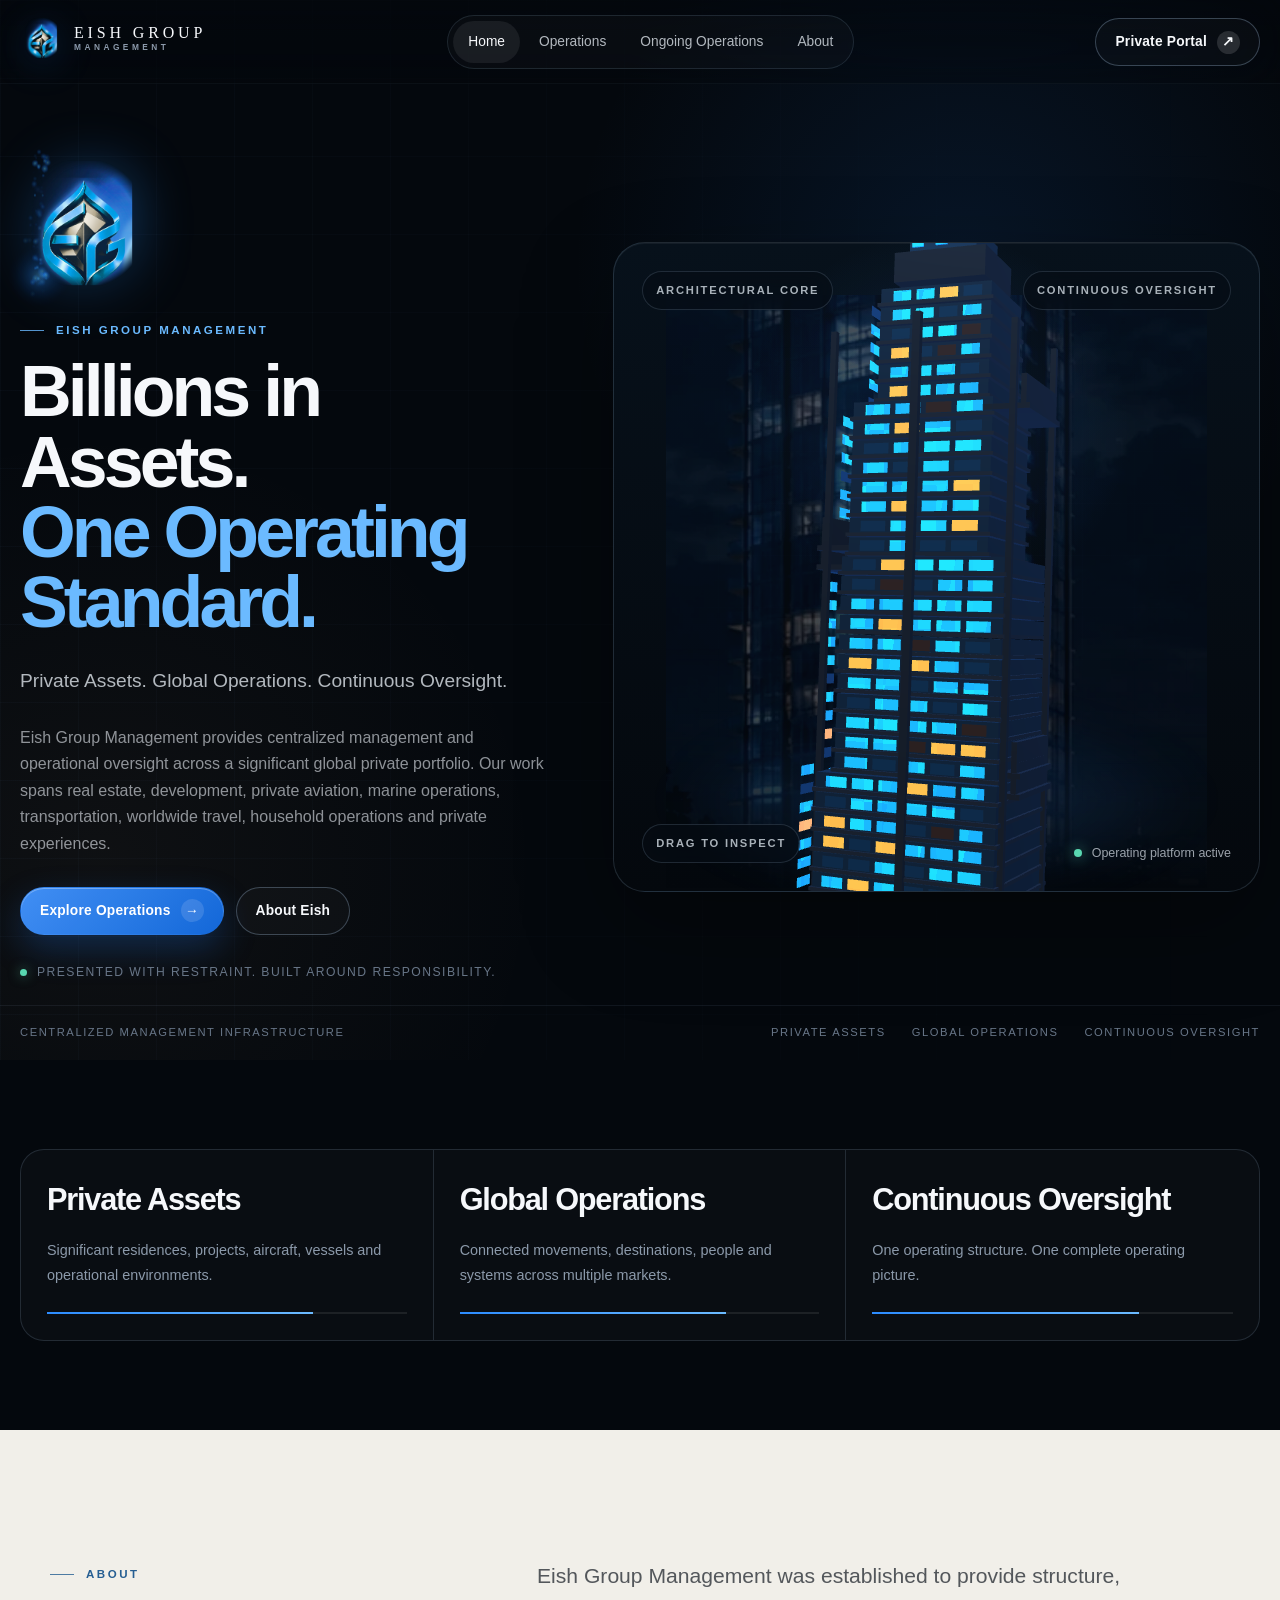
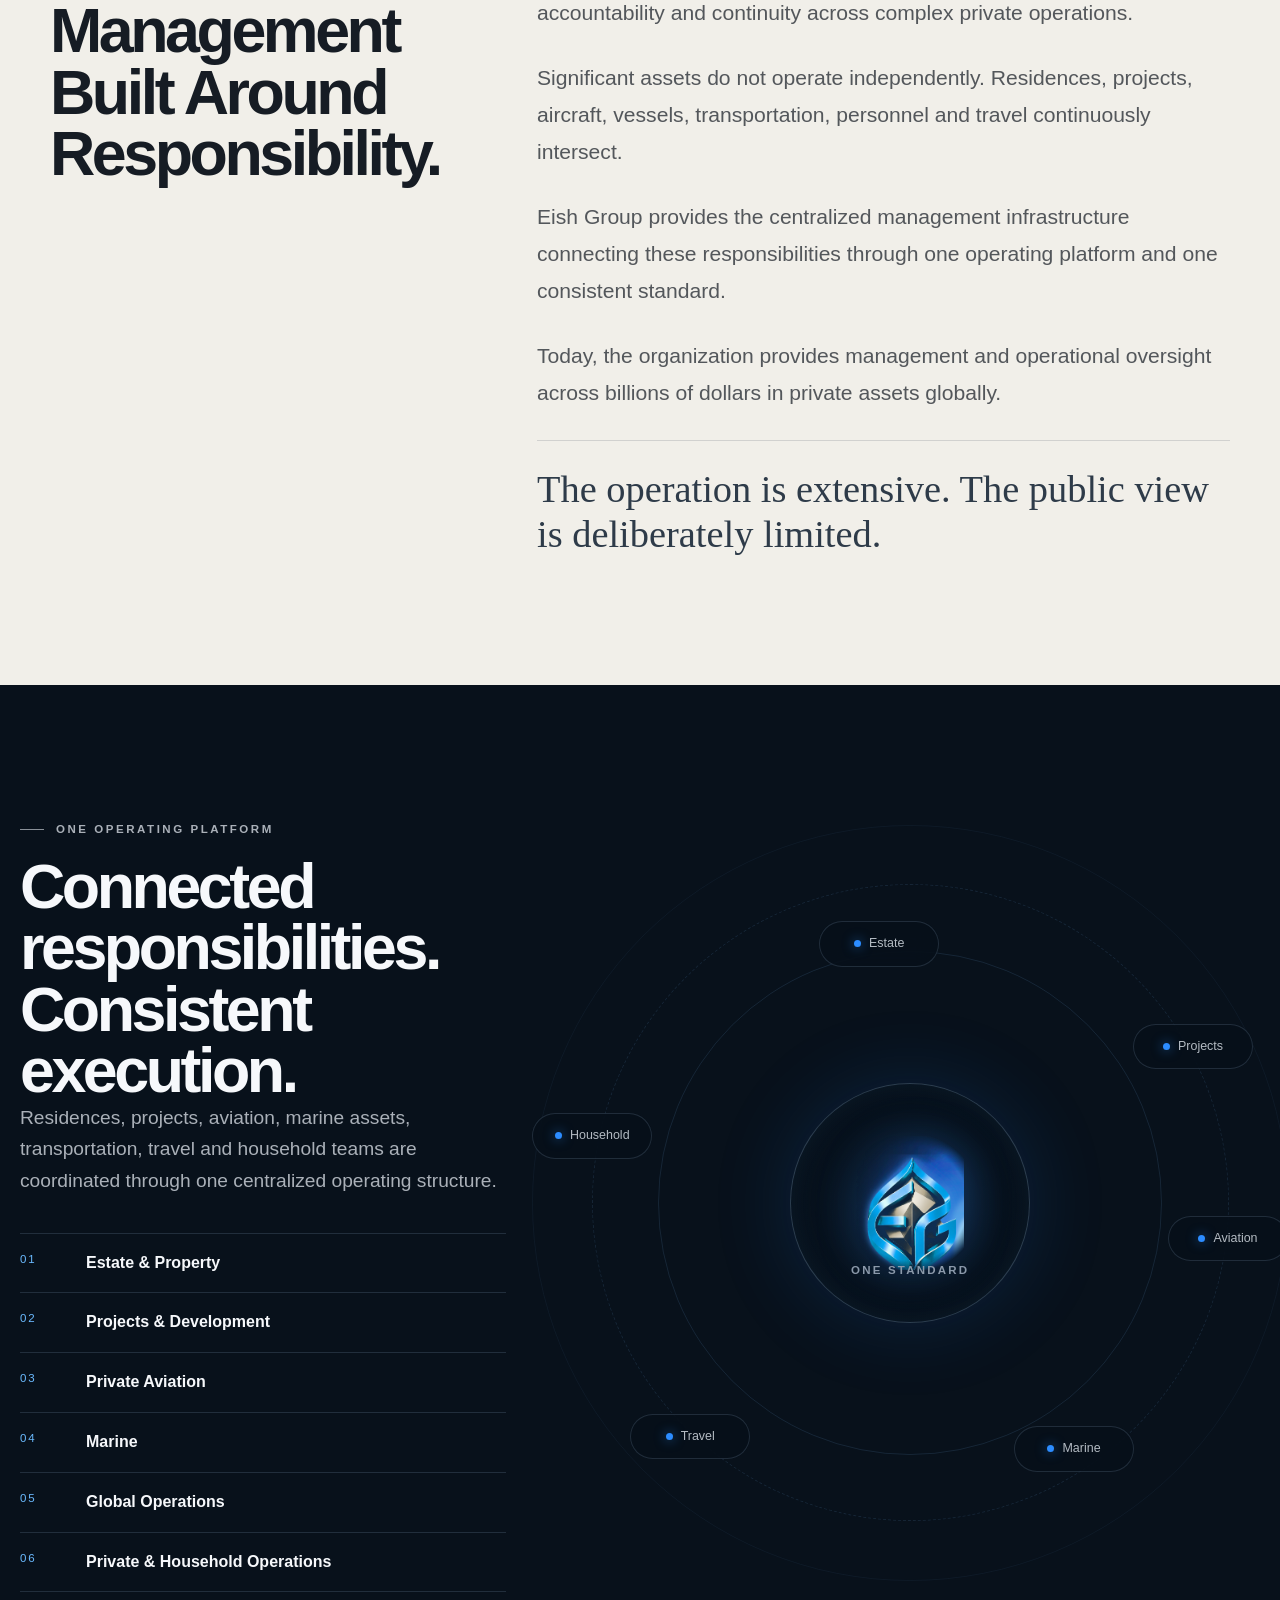
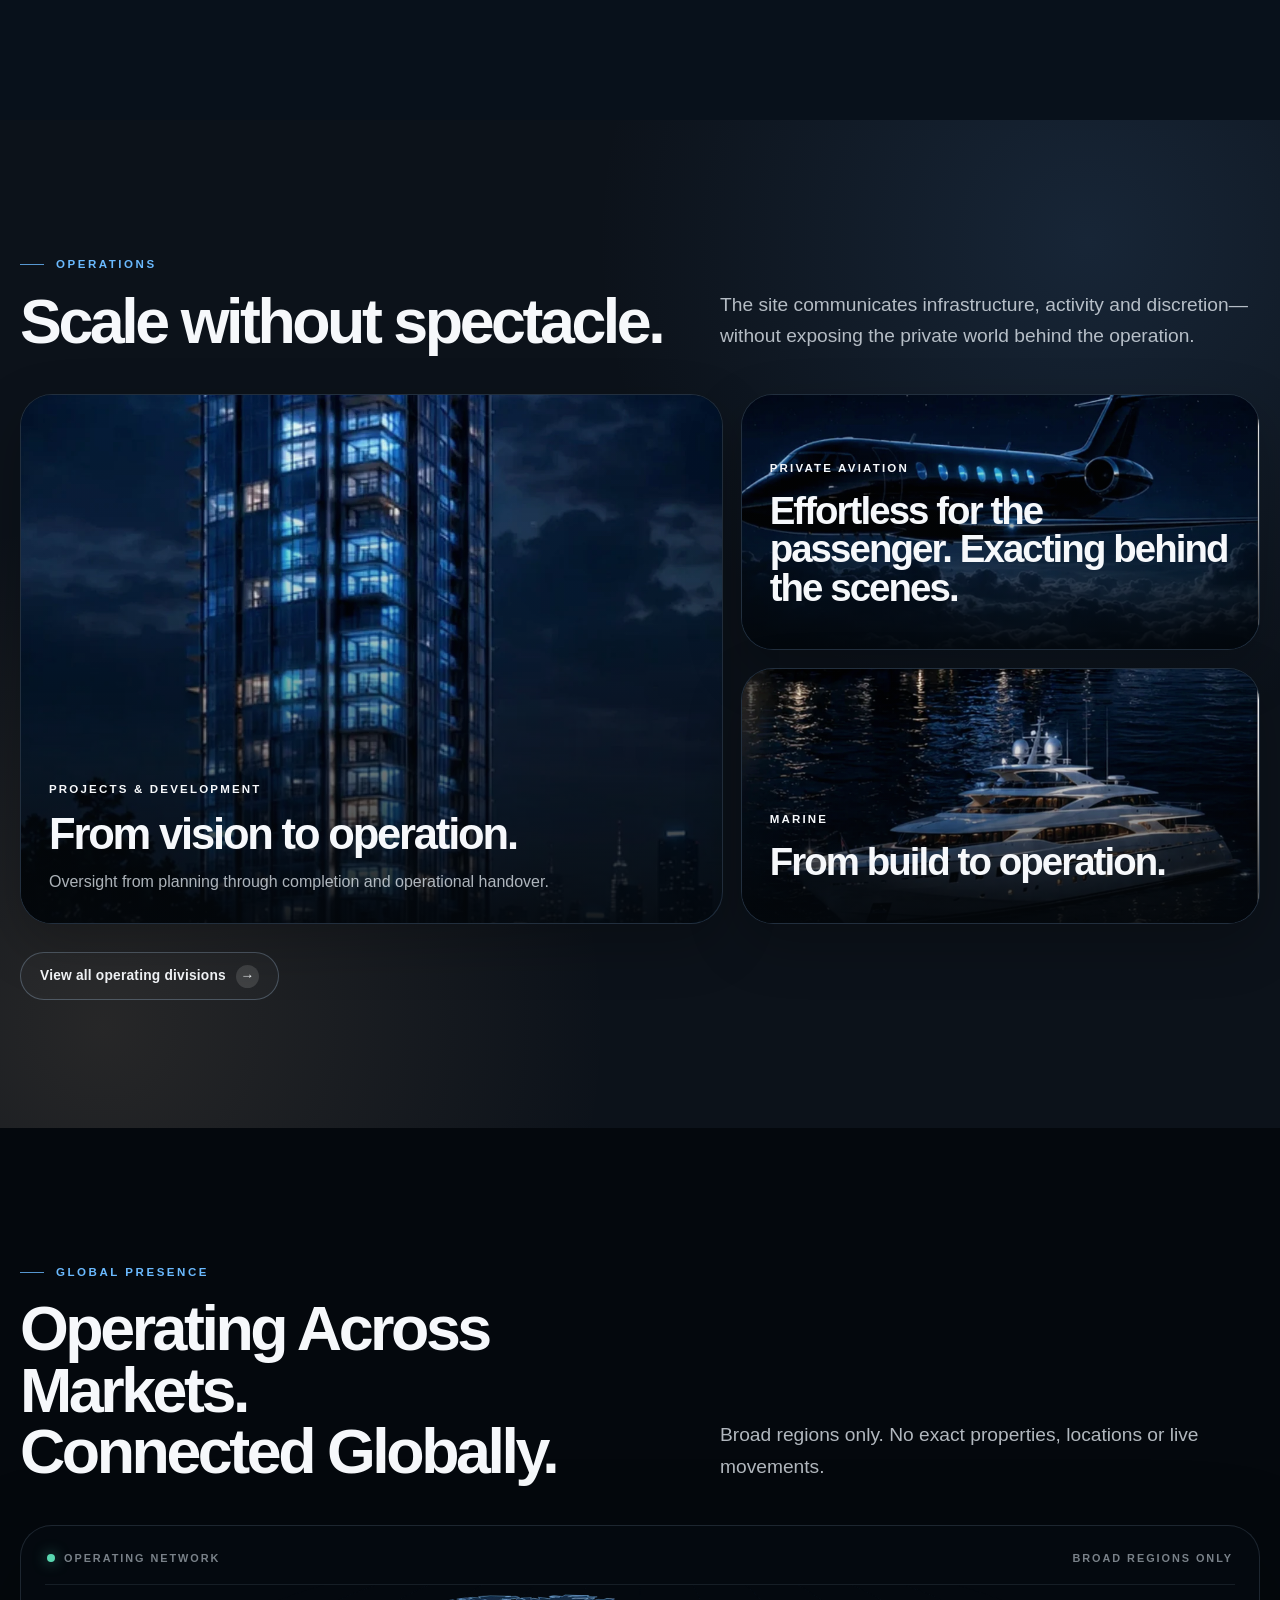
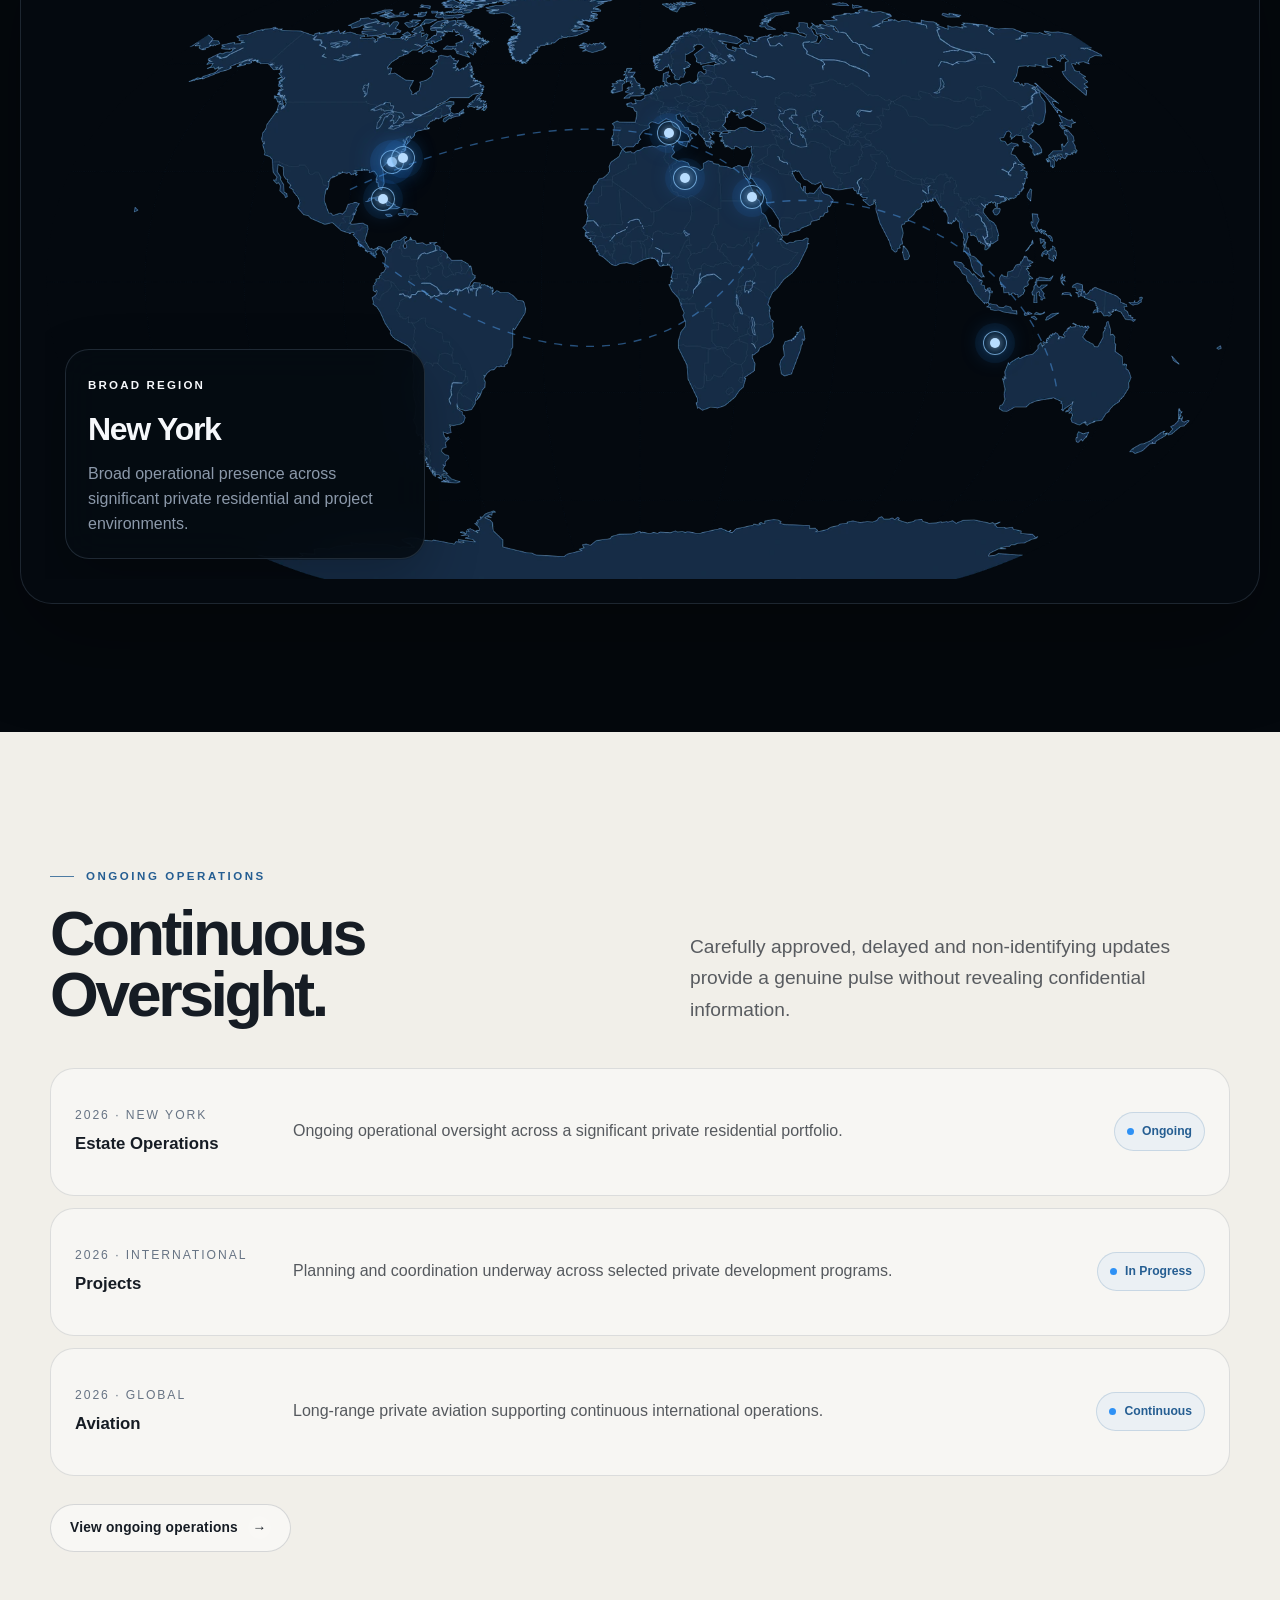
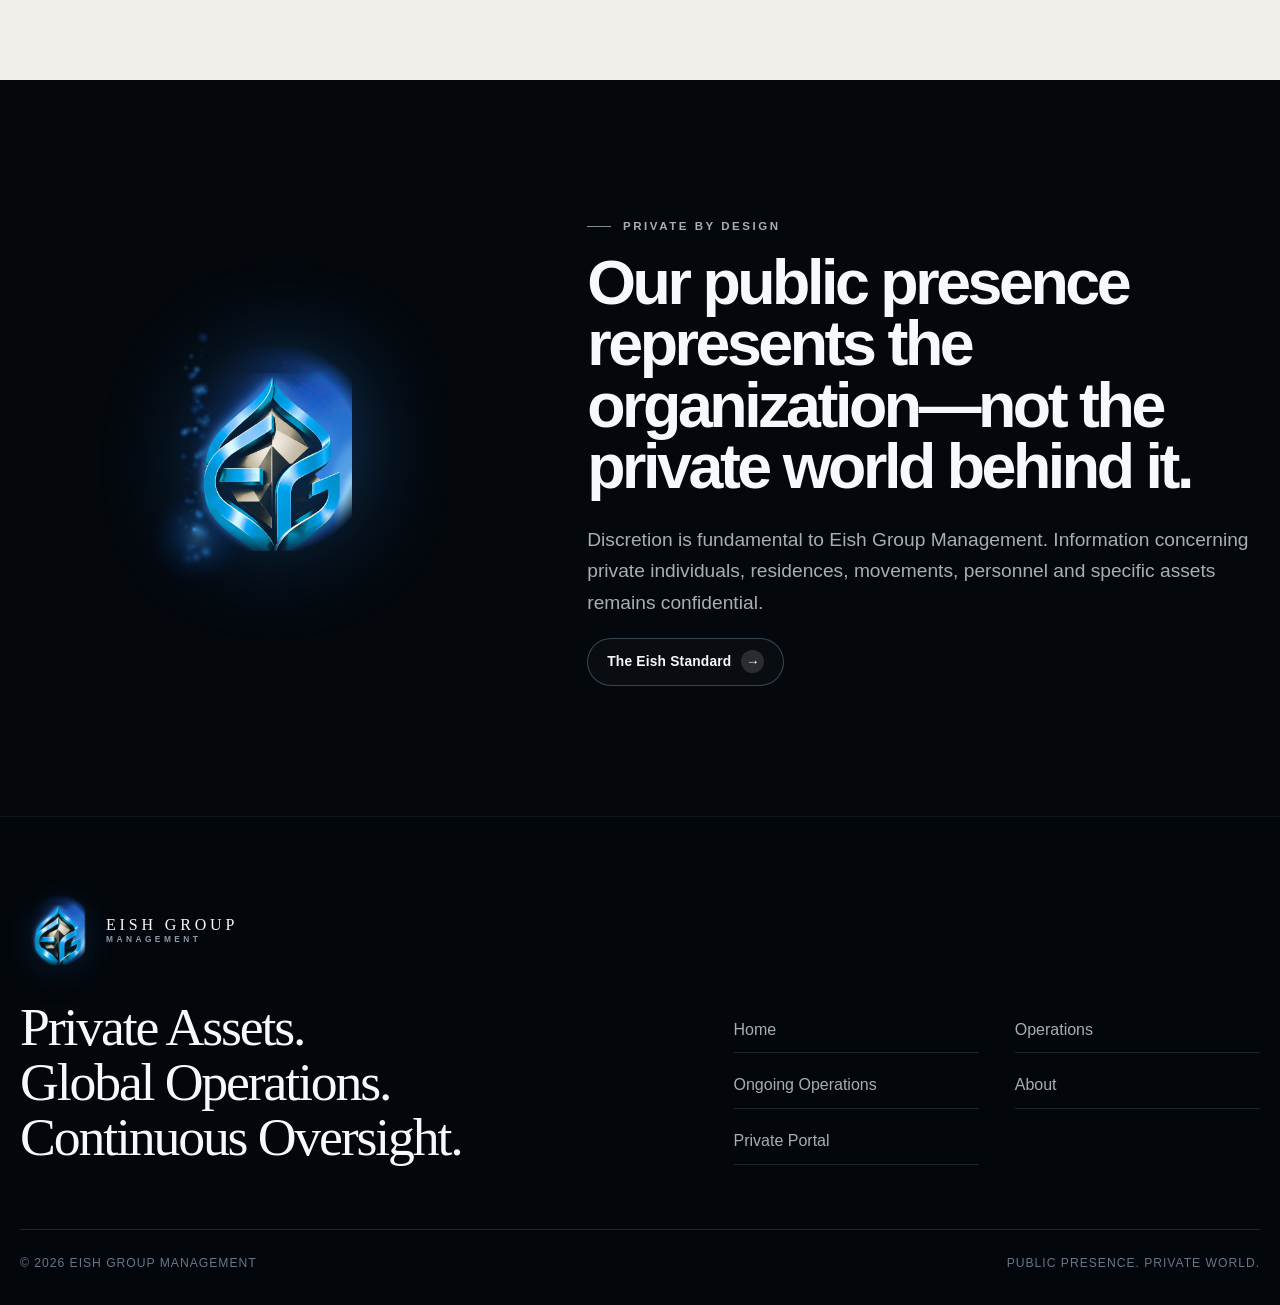
==== commit 53b67162: "Deploy rebuilt Eish Group Management website" ====
--- a/index.html
+++ b/index.html
@@ -3,445 +3,146 @@
 <head>
   <meta charset="utf-8">
   <meta name="viewport" content="width=device-width, initial-scale=1, viewport-fit=cover">
-  <meta name="theme-color" content="#050a12">
-  <meta name="color-scheme" content="dark light">
-  <meta name="description" content="Eish Group Management provides centralized management and operational oversight across a significant global private portfolio.">
+  <meta name="theme-color" content="#03070c">
+  <meta name="description" content="Centralized management and operational oversight across a significant global private portfolio.">
   <meta property="og:type" content="website">
-  <meta property="og:title" content="Eish Group Management — Billions in Assets. One Operating Standard.">
-  <meta property="og:description" content="Private Assets. Global Operations. Continuous Oversight.">
+  <meta property="og:title" content="Eish Group Management — One Operating Standard">
+  <meta property="og:description" content="Centralized management and operational oversight across a significant global private portfolio.">
   <meta property="og:image" content="./assets/images/og-image.jpg">
   <meta name="twitter:card" content="summary_large_image">
-  <title>Eish Group Management — Private Assets. Global Operations.</title>
-  <link rel="preconnect" href="https://fonts.googleapis.com">
-  <link rel="preconnect" href="https://fonts.gstatic.com" crossorigin>
-  <link href="https://fonts.googleapis.com/css2?family=Manrope:wght@400;500;600;700;800&family=Playfair+Display:wght@500;600&display=swap" rel="stylesheet">
-  <link rel="icon" href="./assets/icons/favicon.png" type="image/png">
+  <title>Eish Group Management — One Operating Standard</title>
+  <link rel="icon" type="image/png" href="./assets/icons/favicon.png">
   <link rel="apple-touch-icon" href="./assets/icons/apple-touch-icon.png">
   <link rel="manifest" href="./site.webmanifest">
-  <link rel="preload" href="./assets/models/eish-architectural-core.glb" as="fetch" type="model/gltf-binary" crossorigin>
-  <link rel="preload" href="./assets/images/eish-logo-nav.png" as="image">
-  <link rel="stylesheet" href="./styles.css">
-  <script type="module" src="./js/app.js"></script>
+  <link rel="preload" href="./assets/brand/eish-mark-clean-cropped.png" as="image">
+  <link rel="preload" href="./assets/models/eish-hq.glb" as="fetch" type="model/gltf-binary" crossorigin>
+  <script type="application/ld+json">{"@context":"https://schema.org","@type":"Organization","name":"Eish Group Management","url":"https://selleryd.github.io/eish-site-live/","logo":"https://selleryd.github.io/eish-site-live/assets/icons/icon-512.png","description":"Centralized management and operational oversight across a significant global private portfolio."}</script>
+  <link rel="stylesheet" href="./css/base.css">
+  <link rel="stylesheet" href="./css/components.css">
+  <link rel="stylesheet" href="./css/pages.css">
+  <script type="module" src="./js/site.js"></script>
 </head>
-<body data-theme="night">
-  <a class="skip-link" href="#main">Skip to content</a>
-  <div class="page-noise" aria-hidden="true"></div>
-  <div class="scroll-progress" aria-hidden="true"><span data-scroll-progress></span></div>
-
-  <header class="site-header" data-header>
-    <div class="header-inner shell shell-wide">
-      <a class="brand" href="#home" aria-label="Eish Group Management home">
-        <img src="./assets/images/eish-logo-nav.png" alt="Eish Group Management">
-      </a>
-
-      <nav class="desktop-nav" aria-label="Primary navigation">
-        <a href="#about">About</a>
-        <a href="#platform">Platform</a>
-        <a href="#operations">Operations</a>
-        <a href="#global">Global</a>
-        <a href="#journal">Ongoing</a>
-        <a href="#standard">Standard</a>
-      </nav>
-
+<body class="page-enter">
+  <a class="skip-link" href="#main">Skip to content</a><div class="page-noise" aria-hidden="true"></div>
+  
+  <header class="site-header is-at-top" data-header data-tone="dark">
+    <div class="container-wide header-inner">
+      <a href="index.html" aria-label="Eish Group Management home"><span class="brand"><img class="brand-mark" src="./assets/brand/eish-mark-clean-cropped.png" alt=""><span class="brand-type"><span class="brand-name">EISH GROUP</span><span class="brand-sub">MANAGEMENT</span></span></span></a>
+      <nav class="primary-nav" aria-label="Primary navigation"><a href="index.html" aria-current="page">Home</a><a href="operations.html">Operations</a><a href="journal.html">Ongoing Operations</a><a href="about.html">About</a></nav>
       <div class="header-actions">
-        <button class="theme-switch" type="button" data-theme-toggle aria-label="Switch between night and dawn themes">
-          <span class="theme-switch-orbit" aria-hidden="true"><i></i></span>
-          <span data-theme-label>Night</span>
-        </button>
-        <button class="button button-primary button-header portal-trigger" type="button">
-          <span>Private Portal</span>
-          <svg viewBox="0 0 20 20" aria-hidden="true"><path d="M4 10h11M11 6l4 4-4 4"/></svg>
-        </button>
-        <button class="menu-button" type="button" data-menu-open aria-label="Open menu" aria-expanded="false">
-          <span></span><span></span>
-        </button>
+        <a class="button button--ghost" href="portal.html">Private Portal <span class="button-arrow">↗</span></a>
+        <button class="menu-toggle" type="button" aria-label="Open navigation" aria-expanded="false" data-menu-open><span></span><span></span></button>
       </div>
     </div>
   </header>
-
-  <dialog class="mobile-menu" data-mobile-menu>
-    <div class="mobile-menu-card">
-      <div class="mobile-menu-head">
-        <img src="./assets/images/eish-logo-nav.png" alt="Eish Group Management">
-        <button class="dialog-close" type="button" data-menu-close aria-label="Close menu"><span></span><span></span></button>
+  <aside class="mobile-menu" data-mobile-menu aria-hidden="true">
+    <div class="mobile-menu-backdrop" data-menu-backdrop></div>
+    <div class="mobile-menu-panel">
+      <div class="mobile-menu-top">
+        <a href="index.html" aria-label="Eish Group Management home"><span class="brand"><img class="brand-mark" src="./assets/brand/eish-mark-clean-cropped.png" alt=""><span class="brand-type"><span class="brand-name">EISH GROUP</span><span class="brand-sub">MANAGEMENT</span></span></span></a>
+        <button class="menu-close" type="button" aria-label="Close navigation" data-menu-close><span></span><span></span></button>
       </div>
-      <nav aria-label="Mobile navigation">
-        <a href="#about"><span>01</span>About</a>
-        <a href="#platform"><span>02</span>Platform</a>
-        <a href="#operations"><span>03</span>Operations</a>
-        <a href="#global"><span>04</span>Global Presence</a>
-        <a href="#journal"><span>05</span>Ongoing Operations</a>
-        <a href="#standard"><span>06</span>The Eish Standard</a>
-      </nav>
-      <div class="mobile-menu-actions">
-        <button class="button button-primary portal-trigger" type="button">Private Portal</button>
-        <button class="button button-secondary" type="button" data-theme-toggle>Switch day / night</button>
-      </div>
-      <p>Private Assets. Global Operations. Continuous Oversight.</p>
+      <nav class="mobile-nav" aria-label="Mobile navigation"><a href="index.html" aria-current="page">Home</a><a href="operations.html">Operations</a><a href="journal.html">Ongoing Operations</a><a href="about.html">About</a><a href="portal.html">Private Portal</a></nav>
+      <div class="mobile-menu-footer"><p>Private Assets. Global Operations. Continuous Oversight.</p></div>
     </div>
-  </dialog>
-
-  <dialog class="portal-dialog" data-portal-dialog>
-    <div class="portal-card">
-      <button class="dialog-close portal-close" type="button" data-portal-close aria-label="Close private portal"><span></span><span></span></button>
-      <div class="portal-flame">
-        <canvas data-portal-flame aria-hidden="true"></canvas>
-        <img src="./assets/images/eish-mark.png" alt="">
-      </div>
-      <p class="kicker">AUTHORIZED ACCESS</p>
-      <h2>Private Portal</h2>
-      <p>Secure operational access is maintained through a separate authenticated environment. Use the private access channel issued by Eish Group Management.</p>
-      <div class="security-pill"><i></i><span>Protected environment</span></div>
-      <button class="button button-secondary" type="button" data-portal-close>Return to public site</button>
-    </div>
-  </dialog>
-
+  </aside>
   <main id="main">
-    <section id="home" class="hero section-dark">
-      <canvas id="hero-flame" class="hero-flame" aria-hidden="true"></canvas>
-      <div class="hero-sky" aria-hidden="true"></div>
-      <div class="hero-grid" aria-hidden="true"></div>
-      <div class="hero-spot hero-spot-a" aria-hidden="true"></div>
-      <div class="hero-spot hero-spot-b" aria-hidden="true"></div>
-
-      <div class="shell shell-wide hero-layout">
-        <div class="hero-copy reveal">
-          <div class="hero-badge"><i></i><span>PRIVATE OPERATING PLATFORM</span><b>ACTIVE</b></div>
-          <h1>Billions in Assets.<br><em>One Operating Standard.</em></h1>
-          <p class="hero-tagline">Private Assets. Global Operations. Continuous Oversight.</p>
-          <p class="hero-intro">Eish Group Management provides centralized management and operational oversight across a significant global private portfolio.</p>
-          <p class="hero-detail">Our work spans real estate, development, private aviation, marine operations, transportation, worldwide travel, household operations and private experiences.</p>
-          <div class="hero-actions">
-            <a class="button button-primary" href="#operations">Explore the operation <span>↓</span></a>
-            <button class="button button-ghost portal-trigger" type="button">Private Portal <span>↗</span></button>
-          </div>
-          <div class="hero-trust">
-            <span><i></i>Discretion</span>
-            <span><i></i>Accountability</span>
-            <span><i></i>Readiness</span>
-            <span><i></i>Execution</span>
-          </div>
+    <section class="home-hero" data-header-tone="dark">
+      <div class="container-wide home-hero-grid">
+        <div class="home-hero-copy reveal">
+          <div class="flame-lockup" aria-hidden="true"><canvas data-flame></canvas><img src="./assets/brand/eish-mark-clean-cropped.png" alt=""></div>
+          <p class="eyebrow">Eish Group Management</p>
+          <h1 class="display">Billions in Assets.<br><span>One Operating Standard.</span></h1>
+          <p class="lead">Private Assets. Global Operations. Continuous Oversight.</p>
+          <p class="lead" style="font-size:1rem;max-width:630px;color:rgba(239,245,252,.58)">Eish Group Management provides centralized management and operational oversight across a significant global private portfolio. Our work spans real estate, development, private aviation, marine operations, transportation, worldwide travel, household operations and private experiences.</p>
+          <div class="home-hero-actions"><a class="button button--primary" href="operations.html">Explore Operations <span class="button-arrow">→</span></a><a class="button button--ghost" href="about.html">About Eish</a></div>
+          <div class="home-hero-note"><i></i>Presented with restraint. Built around responsibility.</div>
         </div>
-
-        <div class="hero-command reveal" data-command-stage>
-          <div class="command-frame">
-            <div class="command-topbar">
-              <div><i></i><span>EISH OPERATING CORE</span></div>
-              <span>LIVE VISUALIZATION</span>
-            </div>
-
-            <div class="command-viewport">
-              <div class="command-flame-emblem" aria-hidden="true">
-                <div class="emblem-glow"></div>
-                <img src="./assets/images/eish-mark.png" alt="">
-              </div>
-              <canvas id="building-canvas" aria-label="Interactive rotating Eish architectural operating core"></canvas>
-              <div class="model-floor" aria-hidden="true"></div>
-              <div class="model-ring ring-one" aria-hidden="true"></div>
-              <div class="model-ring ring-two" aria-hidden="true"></div>
-              <div class="model-ring ring-three" aria-hidden="true"></div>
-
-              <div class="hud hud-a">
-                <span>OPERATING MODEL</span>
-                <strong>Centralized</strong>
-                <small>One connected structure</small>
-              </div>
-              <div class="hud hud-b">
-                <span>NETWORK</span>
-                <strong>Global</strong>
-                <small>Broad regions only</small>
-              </div>
-              <div class="hud hud-c">
-                <span>STATUS</span>
-                <strong><i></i> Continuous</strong>
-                <small>24 / 7 oversight</small>
-              </div>
-            </div>
-
-            <div class="command-footer">
-              <div class="command-readout">
-                <span>ASSET OVERSIGHT</span>
-                <strong>Billions</strong>
-              </div>
-              <div class="command-chart">
-                <canvas data-sparkline aria-label="Animated operational continuity chart"></canvas>
-              </div>
-              <div class="command-hint"><span></span>Drag the model to inspect</div>
-            </div>
-          </div>
+        <div class="hero-scene reveal" data-delay="1">
+          <div class="scene-grid"></div><div class="hero-scene-fallback"></div>
+          <canvas data-building aria-label="Interactive architectural operating core"></canvas>
+          <span class="scene-label scene-label--a">Architectural Core</span><span class="scene-label scene-label--b">Continuous Oversight</span><span class="scene-label scene-label--c">Drag to inspect</span><span class="scene-status"><i></i>Operating platform active</span>
         </div>
       </div>
+      <div class="home-hero-foot"><div class="container-wide home-hero-foot-inner"><span>Centralized management infrastructure</span><ul><li>Private assets</li><li>Global operations</li><li>Continuous oversight</li></ul></div></div>
+    </section>
 
-      <div class="shell shell-wide hero-metrics reveal">
-        <article>
-          <span>PRIVATE ASSET OVERSIGHT</span>
-          <strong data-counter="1" data-suffix="B+">$0</strong>
-          <small>Centralized across a complex global portfolio</small>
-        </article>
-        <article>
-          <span>OPERATING CONTINUITY</span>
-          <strong>24 / 7</strong>
-          <small>Readiness before requirement</small>
-        </article>
-        <article>
-          <span>BROAD OPERATING REGIONS</span>
-          <strong data-counter="7">0</strong>
-          <small>Publicly represented without exact locations</small>
-        </article>
-        <article>
-          <span>PUBLIC DISCLOSURE</span>
-          <strong>Restrained</strong>
-          <small>The operation is visible. The private world is not.</small>
-        </article>
+    <section class="section section--dark section--tight" data-header-tone="dark">
+      <div class="container-wide metric-strip reveal">
+        <article class="metric"><strong>Private Assets</strong><span>Significant residences, projects, aircraft, vessels and operational environments.</span><div class="metric-line"></div></article>
+        <article class="metric"><strong>Global Operations</strong><span>Connected movements, destinations, people and systems across multiple markets.</span><div class="metric-line"></div></article>
+        <article class="metric"><strong>Continuous Oversight</strong><span>One operating structure. One complete operating picture.</span><div class="metric-line"></div></article>
       </div>
     </section>
 
-    <section id="about" class="about section-light">
-      <div class="shell editorial-head reveal">
-        <div>
-          <p class="kicker">ABOUT</p>
-          <h2>Management Built<br>Around Responsibility.</h2>
-        </div>
-        <div class="editorial-copy">
-          <p class="lead">Eish Group Management was established to provide structure, accountability and continuity across complex private operations.</p>
+    <section class="section section--light" data-header-tone="light">
+      <div class="container home-intro-grid">
+        <div class="reveal"><p class="eyebrow">About</p><h2 class="section-title">Management Built Around Responsibility.</h2></div>
+        <div class="home-intro-copy reveal" data-delay="1">
+          <p>Eish Group Management was established to provide structure, accountability and continuity across complex private operations.</p>
           <p>Significant assets do not operate independently. Residences, projects, aircraft, vessels, transportation, personnel and travel continuously intersect.</p>
           <p>Eish Group provides the centralized management infrastructure connecting these responsibilities through one operating platform and one consistent standard.</p>
           <p>Today, the organization provides management and operational oversight across billions of dollars in private assets globally.</p>
-        </div>
-      </div>
-
-      <div id="platform" class="shell platform-system reveal">
-        <div class="platform-copy">
-          <p class="kicker">ONE OPERATING PLATFORM</p>
-          <h3>One structure connecting every responsibility.</h3>
-          <p>Property, development, aviation, marine, transportation, travel, household operations and private experiences are managed as an integrated operating environment—not as disconnected assets.</p>
-          <div class="platform-status">
-            <div><span>OPERATING PICTURE</span><strong>Unified</strong></div>
-            <div><span>ACCOUNTABILITY</span><strong>Assigned</strong></div>
-            <div><span>READINESS</span><strong>Continuous</strong></div>
-          </div>
-        </div>
-
-        <div class="platform-orbit" data-platform-orbit>
-          <canvas data-orbit-flame aria-hidden="true"></canvas>
-          <div class="platform-core">
-            <img src="./assets/images/eish-mark.png" alt="">
-            <span>ONE OPERATING<br>STANDARD</span>
-          </div>
-          <button style="--x:50%;--y:8%;" data-platform-node="Estate & Property"><i></i><span>Estate</span></button>
-          <button style="--x:78%;--y:24%;" data-platform-node="Projects & Development"><i></i><span>Projects</span></button>
-          <button style="--x:88%;--y:51%;" data-platform-node="Private Aviation"><i></i><span>Aviation</span></button>
-          <button style="--x:75%;--y:80%;" data-platform-node="Marine"><i></i><span>Marine</span></button>
-          <button style="--x:27%;--y:80%;" data-platform-node="Global Operations"><i></i><span>Global</span></button>
-          <button style="--x:12%;--y:48%;" data-platform-node="Private & Household"><i></i><span>Household</span></button>
-          <div class="platform-orbit-line orbit-line-a"></div>
-          <div class="platform-orbit-line orbit-line-b"></div>
-          <div class="platform-orbit-line orbit-line-c"></div>
-          <div class="platform-node-info" data-platform-info>
-            <span>CONNECTED RESPONSIBILITY</span>
-            <strong>Estate & Property</strong>
-          </div>
+          <div class="home-intro-callout">The operation is extensive. The public view is deliberately limited.</div>
         </div>
       </div>
     </section>
 
-    <section class="command-center section-dark">
-      <div class="shell command-center-head reveal">
-        <div>
-          <p class="kicker">CENTRALIZED OVERSIGHT</p>
-          <h2>One operating picture.</h2>
+    <section class="section section--navy" data-header-tone="dark">
+      <div class="container-wide platform-shell">
+        <div class="platform-copy reveal"><p class="eyebrow">One Operating Platform</p><h2 class="section-title">Connected responsibilities. Consistent execution.</h2><p class="lead">Residences, projects, aviation, marine assets, transportation, travel and household teams are coordinated through one centralized operating structure.</p>
+          <ul class="platform-list"><li><span>01</span><strong>Estate & Property</strong></li><li><span>02</span><strong>Projects & Development</strong></li><li><span>03</span><strong>Private Aviation</strong></li><li><span>04</span><strong>Marine</strong></li><li><span>05</span><strong>Global Operations</strong></li><li><span>06</span><strong>Private & Household Operations</strong></li></ul>
         </div>
-        <p>Financial-SaaS clarity applied to complex private operations: priorities, readiness, accountability and continuous activity visible through a single controlled view.</p>
-      </div>
-
-      <div class="shell command-dashboard reveal">
-        <div class="dashboard-left">
-          <article class="dashboard-card dashboard-ring-card">
-            <div class="card-head"><span>OPERATING NETWORK</span><b><i></i> ACTIVE</b></div>
-            <div class="readiness-ring" data-readiness-ring>
-              <div class="readiness-ring-inner">
-                <span>CONTINUOUS</span>
-                <strong>Oversight</strong>
-                <small>Across connected responsibilities</small>
-              </div>
-            </div>
-            <div class="ring-legend">
-              <span><i></i>Estate</span><span><i></i>Projects</span><span><i></i>Aviation</span><span><i></i>Marine</span>
-            </div>
-          </article>
-          <article class="dashboard-card dashboard-signal-card">
-            <div class="card-head"><span>OPERATING SIGNAL</span><b>LIVE PULSE</b></div>
-            <canvas data-network-chart aria-label="Animated operating signal chart"></canvas>
-            <div class="signal-summary"><span>Coordination</span><strong>Connected</strong><span>Disclosure</span><strong>Controlled</strong></div>
-          </article>
-        </div>
-
-        <div class="dashboard-right">
-          <div class="dashboard-kpis">
-            <article><span>GLOBAL PRESENCE</span><strong>Connected</strong><small>Across approved broad regions</small></article>
-            <article><span>OPERATING MODE</span><strong>Continuous</strong><small>Preparation before requirement</small></article>
-            <article><span>PUBLIC VIEW</span><strong>Limited</strong><small>Privacy is part of the product</small></article>
-          </div>
-          <article class="dashboard-card responsibility-card">
-            <div class="card-head"><span>RESPONSIBILITY MATRIX</span><b>ONE STANDARD</b></div>
-            <div class="matrix-list">
-              <div><span>Estate readiness</span><i><b style="--value:92%"></b></i><em>Coordinated</em></div>
-              <div><span>Project oversight</span><i><b style="--value:84%"></b></i><em>Active</em></div>
-              <div><span>Travel integration</span><i><b style="--value:88%"></b></i><em>Connected</em></div>
-              <div><span>Private operations</span><i><b style="--value:95%"></b></i><em>Continuous</em></div>
-            </div>
-          </article>
-          <article class="dashboard-card operating-log-card">
-            <div class="card-head"><span>OPERATING LOG</span><b>DELAYED / APPROVED</b></div>
-            <div class="log-row"><time>08:42</time><i></i><span>Cross-market readiness review completed</span><b>Complete</b></div>
-            <div class="log-row"><time>10:18</time><i></i><span>International program coordination updated</span><b>Active</b></div>
-            <div class="log-row"><time>12:04</time><i></i><span>Destination operating picture synchronized</span><b>Coordinated</b></div>
-          </article>
-        </div>
+        <div class="platform-visual reveal" data-delay="1" aria-label="Eish operating platform diagram"><span class="platform-ring"></span><span class="platform-ring"></span><span class="platform-ring"></span><div class="platform-core"><img src="./assets/brand/eish-mark-clean-cropped.png" alt=""><span class="small-caps" style="position:absolute;bottom:42px;color:var(--muted)">One standard</span></div><span class="platform-node platform-node--1">Estate</span><span class="platform-node platform-node--2">Projects</span><span class="platform-node platform-node--3">Aviation</span><span class="platform-node platform-node--4">Marine</span><span class="platform-node platform-node--5">Travel</span><span class="platform-node platform-node--6">Household</span></div>
       </div>
     </section>
 
-    <section id="operations" class="operations section-dark">
-      <div class="shell editorial-head editorial-head-dark reveal">
-        <div>
-          <p class="kicker">OPERATIONS</p>
-          <h2>Complex assets.<br>One operating standard.</h2>
+    <section class="section section--dusk" data-header-tone="dark">
+      <div class="container-wide">
+        <div class="home-section-head reveal"><div><p class="eyebrow">Operations</p><h2 class="section-title">Scale without spectacle.</h2></div><p class="lead">The site communicates infrastructure, activity and discretion—without exposing the private world behind the operation.</p></div>
+        <div class="operations-preview-grid">
+          <article class="editorial-card reveal"><video muted loop playsinline preload="metadata" poster="./assets/images/development.webp" data-observe-media><source src="./assets/video/development-loop.mp4" type="video/mp4"></video><div class="editorial-card-content"><span class="small-caps">Projects & Development</span><h3>From vision to operation.</h3><p>Oversight from planning through completion and operational handover.</p></div></article>
+          <div class="operations-preview-side">
+            <article class="editorial-card reveal" data-delay="1"><video muted loop playsinline preload="metadata" poster="./assets/images/aviation.webp" data-observe-media><source src="./assets/video/aviation-loop.mp4" type="video/mp4"></video><div class="editorial-card-content"><span class="small-caps">Private Aviation</span><h3>Effortless for the passenger. Exacting behind the scenes.</h3></div></article>
+            <article class="editorial-card reveal" data-delay="2"><video muted loop playsinline preload="metadata" poster="./assets/images/marine.webp" data-observe-media><source src="./assets/video/marine-loop.mp4" type="video/mp4"></video><div class="editorial-card-content"><span class="small-caps">Marine</span><h3>From build to operation.</h3></div></article>
+          </div>
         </div>
-        <div class="editorial-copy">
-          <p class="lead">The website communicates scale, infrastructure, activity and discretion—without exposing private details.</p>
-          <p>Select an operating division to explore the public-facing scope.</p>
-        </div>
-      </div>
-
-      <div class="shell shell-wide operation-experience reveal" data-operation-experience>
-        <div class="operation-tabs" role="tablist" aria-label="Operating divisions" data-operation-tabs></div>
-        <div class="operation-stage" data-operation-stage>
-          <div class="operation-media" data-operation-media></div>
-          <div class="operation-scrim" aria-hidden="true"></div>
-          <div class="operation-copy" data-operation-copy></div>
-          <div class="operation-signal">
-            <span>OPERATING SIGNAL</span>
-            <strong data-operation-signal>Residential readiness</strong>
-            <div><i></i><i></i><i></i><i></i><i></i></div>
-          </div>
-          <button class="operation-nav operation-prev" type="button" data-operation-prev aria-label="Previous operation">←</button>
-          <button class="operation-nav operation-next" type="button" data-operation-next aria-label="Next operation">→</button>
-        </div>
+        <div style="margin-top:28px"><a class="button button--ghost" href="operations.html">View all operating divisions <span class="button-arrow">→</span></a></div>
       </div>
     </section>
 
-    <section id="global" class="global section-light">
-      <div class="shell editorial-head reveal">
-        <div>
-          <p class="kicker">GLOBAL PRESENCE</p>
-          <h2>Operating Across Markets.<br>Connected Globally.</h2>
-        </div>
-        <div class="editorial-copy">
-          <p class="lead">New York. Florida. The Hamptons. Israel. Europe. Mediterranean. Worldwide.</p>
-          <p>Only broad regions are represented publicly. Exact properties, movements and operating details remain confidential.</p>
-        </div>
-      </div>
-
-      <div class="shell shell-wide map-frame reveal" data-map-frame>
-        <div class="map-head">
-          <span><i></i>OPERATING NETWORK</span>
-          <span>BROAD REGIONS ONLY</span>
-        </div>
-        <div class="map-canvas">
-          <picture>
-            <source media="(prefers-color-scheme: light)" srcset="./assets/images/world-map-day.webp">
-            <img class="map-image map-image-night" src="./assets/images/world-map-night.webp" alt="World map showing broad Eish Group operating regions">
-            <img class="map-image map-image-day" src="./assets/images/world-map-day.webp" alt="">
-          </picture>
-          <svg class="map-routes" viewBox="0 0 1000 500" aria-hidden="true">
-            <path d="M326 144 C390 70 470 72 522 120"/>
-            <path d="M326 144 C430 180 510 190 586 167"/>
-            <path d="M586 167 C690 180 780 240 866 338"/>
-          </svg>
-          <div class="map-markers" data-map-markers></div>
-          <div class="map-region-card" data-map-card>
-            <span>REGION</span>
-            <strong>New York</strong>
-            <p>Broad operational presence</p>
-          </div>
-          <div class="map-legend"><i></i><span>Approved public region</span><b></b><span>Connected operation</span></div>
-        </div>
+    <section class="section section--dark" data-header-tone="dark">
+      <div class="container-wide">
+        <div class="home-section-head reveal"><div><p class="eyebrow">Global Presence</p><h2 class="section-title">Operating Across Markets.<br>Connected Globally.</h2></div><p class="lead">Broad regions only. No exact properties, locations or live movements.</p></div>
+        <div class="world-map-shell reveal" data-world-map><div class="world-map-topline"><span><i></i>Operating network</span><span>Broad regions only</span></div><div class="world-map-stage"><img src="./assets/images/world-map.webp" alt="World map showing broad operating regions" loading="lazy" decoding="async"><svg class="route-overlay" viewBox="0 0 1600 900" preserveAspectRatio="none" aria-hidden="true"><path d="M410 310 C 650 180, 890 190, 970 330"/><path d="M420 390 C 650 610, 860 590, 960 390"/><path d="M970 330 C 1190 300, 1340 470, 1360 610"/></svg>
+          <button class="map-marker" style="--x:29.2%;--y:29.8%" data-region="new-york" aria-label="New York"></button><button class="map-marker" style="--x:28.4%;--y:36.0%" data-region="florida" aria-label="Florida"></button><button class="map-marker" style="--x:30.1%;--y:29.1%" data-region="hamptons" aria-label="The Hamptons"></button><button class="map-marker" style="--x:52.4%;--y:24.8%" data-region="europe" aria-label="Europe"></button><button class="map-marker" style="--x:53.8%;--y:32.4%" data-region="mediterranean" aria-label="Mediterranean"></button><button class="map-marker" style="--x:59.4%;--y:35.6%" data-region="israel" aria-label="Israel"></button><button class="map-marker" style="--x:79.8%;--y:60.2%" data-region="worldwide" aria-label="Worldwide"></button><div class="map-card" data-map-card></div></div></div>
       </div>
     </section>
 
-    <section id="journal" class="journal section-dark">
-      <div class="shell editorial-head editorial-head-dark reveal">
-        <div>
-          <p class="kicker">ONGOING OPERATIONS</p>
-          <h2>Continuous Oversight.</h2>
-        </div>
-        <div class="editorial-copy">
-          <p class="lead">This is the living part of the website.</p>
-          <p>Only carefully approved, delayed and non-identifying updates appear here. The purpose is evidence of continuity and standards—never publicity for the principal.</p>
-        </div>
-      </div>
-
-      <div class="shell ongoing-grid" data-ongoing-grid></div>
-    </section>
-
-    <section id="standard" class="standard section-mixed">
-      <div class="standard-dark">
-        <div class="shell editorial-head editorial-head-dark reveal">
-          <div>
-            <p class="kicker">THE EISH STANDARD</p>
-            <h2>The standard remains consistent regardless of location.</h2>
-          </div>
-          <p>Luxury is communicated through restraint, detail, readiness and execution—not decorative excess.</p>
-        </div>
-        <div class="shell standard-grid reveal">
-          <article><span>01</span><h3>Discretion</h3><p>Private means private.</p></article>
-          <article><span>02</span><h3>Accountability</h3><p>Every responsibility has an owner.</p></article>
-          <article><span>03</span><h3>Readiness</h3><p>Everything should be prepared before it is required.</p></article>
-          <article><span>04</span><h3>Consistency</h3><p>The standard remains consistent regardless of location.</p></article>
-          <article><span>05</span><h3>Detail</h3><p>Small details determine the quality of the overall experience.</p></article>
-          <article><span>06</span><h3>Execution</h3><p>A plan matters only when it is properly executed.</p></article>
-          <article><span>07</span><h3>Trust</h3><p>Protecting the complete operating picture.</p></article>
-        </div>
-      </div>
-
-      <div class="private-design section-light">
-        <div class="shell private-design-layout reveal">
-          <div class="private-design-visual">
-            <canvas data-private-flame aria-hidden="true"></canvas>
-            <img src="./assets/images/eish-mark.png" alt="Eish Group Management emblem">
-            <div class="privacy-orbit"></div>
-          </div>
-          <div class="private-design-copy">
-            <p class="kicker">PRIVATE BY DESIGN</p>
-            <h2>Our public presence represents the organization—not the private world behind it.</h2>
-            <p>Discretion is fundamental to Eish Group Management. The organization operates within highly private environments. Our public presence therefore provides a deliberately limited view into our operations.</p>
-            <p>Information concerning private individuals, residences, movements, personnel and specific assets remains confidential.</p>
-            <div class="privacy-architecture">
-              <div><span>PUBLIC</span><p>Broad capabilities, approved regions, delayed milestones and non-identifying imagery.</p></div>
-              <div><span>PRIVATE</span><p>Exact properties, identifiers, assignments, live movements, schedules and sensitive detail.</p></div>
-              <div><span>PORTAL ONLY</span><p>Operational material useful to authorized users but inappropriate for the public site.</p></div>
-            </div>
-          </div>
-        </div>
+    <section class="section section--light" data-header-tone="light">
+      <div class="container">
+        <div class="home-section-head reveal"><div><p class="eyebrow">Ongoing Operations</p><h2 class="section-title">Continuous Oversight.</h2></div><p class="lead">Carefully approved, delayed and non-identifying updates provide a genuine pulse without revealing confidential information.</p></div>
+        <div class="journal-grid" data-journal-list data-limit="3"></div>
+        <div style="margin-top:28px"><a class="button button--ghost" href="journal.html">View ongoing operations <span class="button-arrow">→</span></a></div>
       </div>
     </section>
 
-    <footer class="footer section-dark">
-      <div class="shell footer-main">
+    <section class="section section--dark" data-header-tone="dark">
+      <div class="container-wide private-design-band"><div class="private-design-mark reveal"><div class="flame-lockup" aria-hidden="true"><canvas data-flame></canvas><img src="./assets/brand/eish-mark-clean-cropped.png" alt=""></div></div><div class="private-design-copy reveal" data-delay="1"><p class="eyebrow">Private by Design</p><h2 class="section-title">Our public presence represents the organization—not the private world behind it.</h2><p class="lead">Discretion is fundamental to Eish Group Management. Information concerning private individuals, residences, movements, personnel and specific assets remains confidential.</p><a class="button button--ghost" href="about.html">The Eish Standard <span class="button-arrow">→</span></a></div></div>
+    </section>
+  </main>
+  
+  <footer class="site-footer">
+    <div class="container-wide">
+      <div class="footer-grid">
         <div class="footer-brand">
-          <img src="./assets/images/eish-logo-nav.png" alt="Eish Group Management">
-          <h2>Private Assets.<br>Global Operations.<br>Continuous Oversight.</h2>
+          <a href="index.html" aria-label="Eish Group Management home"><span class="brand"><img class="brand-mark" src="./assets/brand/eish-mark-clean-cropped.png" alt=""><span class="brand-type"><span class="brand-name">EISH GROUP</span><span class="brand-sub">MANAGEMENT</span></span></span></a>
+          <p class="footer-statement">Private Assets.<br>Global Operations.<br>Continuous Oversight.</p>
         </div>
-        <div class="footer-copy">
-          <p>Management and operational oversight across billions of dollars in private assets worldwide.</p>
-          <button class="button button-primary portal-trigger" type="button">Private Portal <span>↗</span></button>
-        </div>
+        <nav class="footer-links" aria-label="Footer navigation"><a href="index.html">Home</a><a href="operations.html">Operations</a><a href="journal.html">Ongoing Operations</a><a href="about.html">About</a><a href="portal.html">Private Portal</a></nav>
       </div>
-      <div class="shell footer-bottom">
-        <span>© 2026 Eish Group Management</span>
-        <span>Private by design.</span>
-      </div>
-    </footer>
-  </main>
+      <div class="footer-meta"><span>© <span data-year></span> Eish Group Management</span><span>Public presence. Private world.</span></div>
+    </div>
+  </footer>
 </body>
-</html>
+</html>
--- a/css/base.css
+++ b/css/base.css
@@ -0,0 +1,215 @@
+:root {
+  color-scheme: dark;
+  --ink: #03070c;
+  --ink-2: #07101a;
+  --ink-3: #0b1623;
+  --navy: #0b1b2e;
+  --blue: #2b8cff;
+  --blue-2: #6abaff;
+  --ice: #b8ddff;
+  --platinum: #d8dee6;
+  --white: #f6f8fb;
+  --muted: #8b99aa;
+  --muted-2: #677587;
+  --line: rgba(179, 211, 244, 0.15);
+  --line-strong: rgba(179, 211, 244, 0.28);
+  --ivory: #f1efe9;
+  --ivory-2: #e6e2d9;
+  --graphite: #151b23;
+  --warm: #c7a47a;
+  --warm-soft: #f0d6b7;
+  --success: #58d7b0;
+  --danger: #ff7272;
+  --shadow-lg: 0 34px 90px rgba(0, 0, 0, 0.36);
+  --shadow-md: 0 20px 55px rgba(0, 0, 0, 0.24);
+  --radius-xl: 32px;
+  --radius-lg: 24px;
+  --radius-md: 16px;
+  --radius-sm: 12px;
+  --container: 1180px;
+  --container-wide: 1420px;
+  --header-h: 84px;
+  --sans: -apple-system, BlinkMacSystemFont, "SF Pro Display", "Helvetica Neue", Arial, sans-serif;
+  --serif: "Iowan Old Style", Baskerville, "Times New Roman", serif;
+}
+
+* { box-sizing: border-box; }
+html { scroll-behavior: smooth; background: var(--ink); overflow-x: hidden; }
+body {
+  margin: 0;
+  min-width: 320px;
+  min-height: 100vh;
+  overflow-x: hidden;
+  background: var(--ink);
+  color: var(--white);
+  font-family: var(--sans);
+  font-size: 16px;
+  line-height: 1.55;
+  text-rendering: optimizeLegibility;
+  -webkit-font-smoothing: antialiased;
+}
+body.is-menu-open { overflow: hidden; }
+
+img, video, canvas, svg { display: block; max-width: 100%; }
+button, input, textarea, select { font: inherit; }
+button { color: inherit; }
+a { color: inherit; text-decoration: none; }
+p, h1, h2, h3, h4, h5, h6, ul, ol { margin-top: 0; }
+
+::selection { background: rgba(58, 151, 255, 0.35); color: #fff; }
+
+:focus-visible {
+  outline: 2px solid var(--blue-2);
+  outline-offset: 4px;
+}
+
+.skip-link {
+  position: fixed;
+  z-index: 1000;
+  top: 12px;
+  left: 12px;
+  transform: translateY(-180%);
+  padding: 12px 16px;
+  border-radius: 10px;
+  background: var(--white);
+  color: var(--ink);
+  transition: transform 180ms ease;
+}
+.skip-link:focus { transform: translateY(0); }
+
+.page-noise {
+  position: fixed;
+  inset: 0;
+  z-index: 500;
+  pointer-events: none;
+  opacity: 0.035;
+  background-image: url('../assets/images/noise.png');
+  background-size: 220px 220px;
+  mix-blend-mode: screen;
+}
+
+.container,
+.container-wide {
+  width: min(calc(100% - 40px), var(--container));
+  margin-inline: auto;
+}
+.container-wide { width: min(calc(100% - 40px), var(--container-wide)); }
+
+.section {
+  position: relative;
+  padding-block: clamp(88px, 10vw, 152px);
+}
+.section--tight { padding-block: clamp(64px, 7vw, 104px); }
+.section--dark { background: var(--ink); color: var(--white); }
+.section--navy { background: var(--ink-2); color: var(--white); }
+.section--light { background: var(--ivory); color: var(--graphite); }
+.section--platinum { background: #e8e9eb; color: var(--graphite); }
+.section--dusk {
+  background:
+    radial-gradient(circle at 85% 12%, rgba(73, 125, 184, 0.18), transparent 35%),
+    radial-gradient(circle at 8% 90%, rgba(199, 164, 122, 0.14), transparent 34%),
+    #0b1119;
+  color: var(--white);
+}
+
+.eyebrow {
+  display: inline-flex;
+  align-items: center;
+  gap: 12px;
+  margin: 0 0 20px;
+  color: var(--blue-2);
+  font-size: 0.72rem;
+  font-weight: 650;
+  letter-spacing: 0.22em;
+  line-height: 1;
+  text-transform: uppercase;
+}
+.eyebrow::before {
+  content: "";
+  width: 24px;
+  height: 1px;
+  background: currentColor;
+  opacity: 0.8;
+}
+.section--light .eyebrow,
+.section--platinum .eyebrow { color: #245d92; }
+
+.display,
+.page-title,
+.section-title {
+  margin-bottom: 0;
+  font-weight: 610;
+  letter-spacing: -0.055em;
+  line-height: 0.98;
+}
+.display { font-size: clamp(3.4rem, 7vw, 7.4rem); }
+.page-title { font-size: clamp(3.2rem, 6.2vw, 6.4rem); }
+.section-title { font-size: clamp(2.6rem, 4.9vw, 5rem); }
+.section-title--serif,
+.serif { font-family: var(--serif); font-weight: 500; letter-spacing: -0.035em; }
+
+.lead {
+  max-width: 760px;
+  color: rgba(239, 245, 252, 0.74);
+  font-size: clamp(1.08rem, 1.5vw, 1.28rem);
+  line-height: 1.65;
+}
+.section--light .lead,
+.section--platinum .lead { color: rgba(21, 27, 35, 0.7); }
+
+.muted { color: var(--muted); }
+.small-caps {
+  font-size: 0.72rem;
+  font-weight: 650;
+  letter-spacing: 0.19em;
+  text-transform: uppercase;
+}
+
+.rule {
+  width: 100%;
+  height: 1px;
+  background: var(--line);
+}
+.section--light .rule,
+.section--platinum .rule { background: rgba(15, 31, 49, 0.13); }
+
+.grid { display: grid; }
+.stack { display: flex; flex-direction: column; }
+
+.reveal {
+  opacity: 0;
+  transform: translate3d(0, 24px, 0);
+  transition: opacity 720ms cubic-bezier(.2,.8,.2,1), transform 720ms cubic-bezier(.2,.8,.2,1);
+}
+.reveal.is-visible { opacity: 1; transform: translate3d(0,0,0); }
+.reveal[data-delay="1"] { transition-delay: 80ms; }
+.reveal[data-delay="2"] { transition-delay: 160ms; }
+.reveal[data-delay="3"] { transition-delay: 240ms; }
+
+.page-enter {
+  animation: page-enter 680ms cubic-bezier(.2,.8,.2,1) both;
+}
+@keyframes page-enter {
+  from { opacity: 0; transform: translateY(10px); }
+  to { opacity: 1; transform: translateY(0); }
+}
+
+@media (max-width: 820px) {
+  :root { --header-h: 72px; }
+  .container,
+  .container-wide { width: min(calc(100% - 28px), var(--container)); }
+  .section { padding-block: 84px; }
+  .display { font-size: clamp(3rem, 14vw, 5rem); }
+  .section-title { font-size: clamp(2.4rem, 11vw, 3.8rem); }
+}
+
+@media (prefers-reduced-motion: reduce) {
+  html { scroll-behavior: auto; }
+  *, *::before, *::after {
+    animation-duration: 0.01ms !important;
+    animation-iteration-count: 1 !important;
+    transition-duration: 0.01ms !important;
+    scroll-behavior: auto !important;
+  }
+  .reveal { opacity: 1; transform: none; }
+}
--- a/css/components.css
+++ b/css/components.css
@@ -0,0 +1,702 @@
+/* Header */
+.site-header {
+  position: fixed;
+  inset: 0 0 auto;
+  z-index: 400;
+  height: var(--header-h);
+  transition: background 240ms ease, border-color 240ms ease, color 240ms ease, box-shadow 240ms ease;
+}
+.site-header::before {
+  content: "";
+  position: absolute;
+  inset: 0;
+  z-index: -1;
+  background: linear-gradient(180deg, rgba(3, 7, 12, 0.88), rgba(3, 7, 12, 0.56));
+  border-bottom: 1px solid rgba(180, 211, 244, 0.08);
+  backdrop-filter: blur(22px) saturate(120%);
+  -webkit-backdrop-filter: blur(22px) saturate(120%);
+  opacity: 0.96;
+}
+.site-header.is-at-top::before { opacity: 0.55; }
+.site-header[data-tone="light"] { color: var(--graphite); }
+.site-header[data-tone="light"]::before {
+  background: linear-gradient(180deg, rgba(241, 239, 233, 0.94), rgba(241, 239, 233, 0.78));
+  border-bottom-color: rgba(17, 31, 47, 0.1);
+  box-shadow: 0 12px 40px rgba(26, 34, 44, 0.06);
+}
+.header-inner {
+  height: 100%;
+  display: grid;
+  grid-template-columns: auto 1fr auto;
+  align-items: center;
+  gap: 30px;
+}
+.brand {
+  display: inline-flex;
+  align-items: center;
+  gap: 12px;
+  min-width: max-content;
+}
+.brand-mark {
+  width: 42px;
+  height: 42px;
+  object-fit: contain;
+  filter: drop-shadow(0 7px 18px rgba(35, 142, 255, 0.22));
+}
+.brand-type { display: grid; gap: 2px; }
+.brand-name {
+  font-family: var(--serif);
+  font-size: 1rem;
+  letter-spacing: 0.24em;
+  line-height: 1;
+}
+.brand-sub {
+  color: var(--muted);
+  font-size: 0.52rem;
+  font-weight: 650;
+  letter-spacing: 0.42em;
+  line-height: 1;
+  text-transform: uppercase;
+}
+.site-header[data-tone="light"] .brand-sub { color: #5e6772; }
+.primary-nav {
+  justify-self: center;
+  display: flex;
+  align-items: center;
+  gap: 4px;
+  padding: 5px;
+  border: 1px solid rgba(180, 211, 244, 0.13);
+  border-radius: 999px;
+  background: rgba(255, 255, 255, 0.025);
+}
+.site-header[data-tone="light"] .primary-nav {
+  border-color: rgba(17, 31, 47, 0.12);
+  background: rgba(255, 255, 255, 0.45);
+}
+.primary-nav a {
+  position: relative;
+  padding: 10px 15px;
+  border-radius: 999px;
+  color: rgba(238, 244, 251, 0.74);
+  font-size: 0.86rem;
+  font-weight: 520;
+  transition: color 180ms ease, background 180ms ease;
+}
+.site-header[data-tone="light"] .primary-nav a { color: rgba(21, 27, 35, 0.68); }
+.primary-nav a:hover,
+.primary-nav a[aria-current="page"] {
+  color: var(--white);
+  background: rgba(255, 255, 255, 0.065);
+}
+.site-header[data-tone="light"] .primary-nav a:hover,
+.site-header[data-tone="light"] .primary-nav a[aria-current="page"] {
+  color: var(--graphite);
+  background: rgba(23, 39, 58, 0.06);
+}
+.header-actions { display: flex; align-items: center; gap: 10px; justify-self: end; }
+
+.button {
+  display: inline-flex;
+  min-height: 48px;
+  align-items: center;
+  justify-content: center;
+  gap: 10px;
+  padding: 0 19px;
+  border: 1px solid transparent;
+  border-radius: 999px;
+  cursor: pointer;
+  font-size: 0.86rem;
+  font-weight: 650;
+  letter-spacing: 0.015em;
+  transition: transform 180ms ease, background 180ms ease, border-color 180ms ease, color 180ms ease, box-shadow 180ms ease;
+}
+.button:hover { transform: translateY(-1px); }
+.button--primary {
+  color: #fff;
+  background: linear-gradient(135deg, #408ff4, #1266d8);
+  box-shadow: 0 14px 34px rgba(29, 112, 220, 0.28), inset 0 1px 0 rgba(255,255,255,0.3);
+}
+.button--primary:hover { box-shadow: 0 18px 42px rgba(29, 112, 220, 0.35), inset 0 1px 0 rgba(255,255,255,0.35); }
+.button--ghost {
+  border-color: var(--line-strong);
+  background: rgba(255,255,255,0.025);
+  color: var(--white);
+}
+.button--ghost:hover { background: rgba(255,255,255,0.07); }
+.section--light .button--ghost,
+.section--platinum .button--ghost,
+.site-header[data-tone="light"] .button--ghost {
+  border-color: rgba(17, 31, 47, 0.15);
+  background: rgba(255,255,255,0.5);
+  color: var(--graphite);
+}
+.button-arrow {
+  display: inline-grid;
+  width: 23px;
+  height: 23px;
+  place-items: center;
+  border-radius: 50%;
+  background: rgba(255,255,255,0.13);
+}
+
+.menu-toggle {
+  display: none;
+  width: 48px;
+  height: 48px;
+  place-items: center;
+  padding: 0;
+  border: 1px solid var(--line);
+  border-radius: 50%;
+  background: rgba(255,255,255,0.035);
+  cursor: pointer;
+}
+.menu-toggle span,
+.menu-close span {
+  width: 18px;
+  height: 1.5px;
+  border-radius: 99px;
+  background: currentColor;
+}
+.menu-toggle span { grid-area: 1 / 1; transform: translateY(-4px); }
+.menu-toggle span:last-child { transform: translateY(4px); }
+
+.mobile-menu {
+  position: fixed;
+  overflow: hidden;
+  inset: 0;
+  z-index: 450;
+  visibility: hidden;
+  opacity: 0;
+  pointer-events: none;
+  transition: opacity 220ms ease, visibility 220ms ease;
+}
+.mobile-menu.is-open { visibility: visible; opacity: 1; pointer-events: auto; }
+.mobile-menu-backdrop { position: absolute; inset: 0; background: rgba(2, 6, 11, 0.76); backdrop-filter: blur(10px); }
+.mobile-menu-panel {
+  position: absolute;
+  top: 0;
+  right: 0;
+  width: min(92vw, 430px);
+  min-height: 100%;
+  padding: 22px;
+  background: #07111d;
+  border-left: 1px solid var(--line);
+  transform: translateX(100%);
+  transition: transform 300ms cubic-bezier(.2,.8,.2,1);
+}
+.mobile-menu.is-open .mobile-menu-panel { transform: translateX(0); }
+.mobile-menu-top { display: flex; justify-content: space-between; align-items: center; }
+.menu-close {
+  display: grid;
+  width: 48px;
+  height: 48px;
+  place-items: center;
+  padding: 0;
+  border: 1px solid var(--line);
+  border-radius: 50%;
+  background: rgba(255,255,255,0.03);
+  cursor: pointer;
+}
+.menu-close span { grid-area: 1 / 1; transform: rotate(45deg); }
+.menu-close span:last-child { transform: rotate(-45deg); }
+.mobile-nav { display: grid; margin-top: 64px; }
+.mobile-nav a {
+  padding: 18px 0;
+  border-bottom: 1px solid var(--line);
+  font-family: var(--serif);
+  font-size: 2rem;
+  line-height: 1;
+}
+.mobile-menu-footer { position: absolute; left: 22px; right: 22px; bottom: 24px; }
+.mobile-menu-footer p { margin: 16px 0 0; color: var(--muted); font-size: 0.84rem; }
+
+/* Footer */
+.site-footer {
+  position: relative;
+  padding: 76px 0 32px;
+  background: #020509;
+  color: var(--white);
+  border-top: 1px solid rgba(177, 210, 242, 0.08);
+}
+.footer-grid {
+  display: grid;
+  grid-template-columns: 1.1fr 0.9fr;
+  gap: 70px;
+  align-items: end;
+}
+.footer-brand .brand-mark { width: 74px; height: 74px; }
+.footer-statement {
+  max-width: 650px;
+  margin: 26px 0 0;
+  font-family: var(--serif);
+  font-size: clamp(2.2rem, 4.2vw, 4.4rem);
+  letter-spacing: -0.04em;
+  line-height: 1.02;
+}
+.footer-links { display: grid; grid-template-columns: repeat(2, minmax(0,1fr)); gap: 10px 36px; }
+.footer-links a { padding: 10px 0; color: rgba(239,245,252,0.7); border-bottom: 1px solid var(--line); }
+.footer-meta {
+  display: flex;
+  justify-content: space-between;
+  gap: 24px;
+  margin-top: 64px;
+  padding-top: 24px;
+  border-top: 1px solid var(--line);
+  color: var(--muted-2);
+  font-size: 0.76rem;
+  letter-spacing: 0.08em;
+  text-transform: uppercase;
+}
+
+/* Flame mark */
+.flame-lockup {
+  position: relative;
+  width: 124px;
+  height: 142px;
+  display: grid;
+  place-items: center;
+}
+.flame-lockup canvas {
+  position: absolute;
+  inset: -35%;
+  width: 170%;
+  height: 170%;
+  z-index: 0;
+  pointer-events: none;
+}
+.flame-lockup img {
+  position: relative;
+  z-index: 1;
+  width: 108px;
+  filter: drop-shadow(0 0 28px rgba(37, 142, 255, 0.42));
+}
+
+/* Hero scene */
+.hero-scene {
+  position: relative;
+  min-height: 650px;
+  overflow: hidden;
+  border: 1px solid rgba(175, 208, 240, 0.16);
+  border-radius: var(--radius-xl);
+  background:
+    radial-gradient(circle at 50% 28%, rgba(42, 124, 220, 0.18), transparent 34%),
+    linear-gradient(180deg, #06101a 0%, #03070c 100%);
+  box-shadow: var(--shadow-lg), inset 0 1px 0 rgba(255,255,255,0.05);
+}
+.hero-scene::after {
+  content: "";
+  position: absolute;
+  inset: auto 8% 0;
+  height: 28%;
+  background: radial-gradient(ellipse, rgba(41, 125, 230, 0.23), transparent 70%);
+  filter: blur(22px);
+  pointer-events: none;
+}
+.hero-scene canvas[data-building] {
+  position: absolute;
+  inset: 0;
+  width: 100%;
+  height: 100%;
+  z-index: 2;
+}
+.hero-scene-fallback {
+  position: absolute;
+  inset: 8% 8% 0;
+  z-index: 1;
+  background: url('../assets/images/development.webp') center / cover no-repeat;
+  opacity: 0.24;
+  filter: saturate(0.8) contrast(1.15);
+  mask-image: linear-gradient(to bottom, #000 0%, #000 72%, transparent 100%);
+}
+.scene-grid {
+  position: absolute;
+  inset: 0;
+  z-index: 0;
+  opacity: 0.23;
+  background-image:
+    linear-gradient(rgba(121, 177, 234, 0.08) 1px, transparent 1px),
+    linear-gradient(90deg, rgba(121, 177, 234, 0.08) 1px, transparent 1px);
+  background-size: 52px 52px;
+  mask-image: radial-gradient(circle at center, #000, transparent 78%);
+}
+.scene-label {
+  position: absolute;
+  z-index: 4;
+  padding: 10px 13px;
+  border: 1px solid var(--line);
+  border-radius: 999px;
+  background: rgba(5, 12, 20, 0.62);
+  backdrop-filter: blur(12px);
+  color: rgba(233,242,250,0.72);
+  font-size: 0.7rem;
+  font-weight: 620;
+  letter-spacing: 0.16em;
+  text-transform: uppercase;
+}
+.scene-label--a { top: 28px; left: 28px; }
+.scene-label--b { top: 28px; right: 28px; }
+.scene-label--c { bottom: 28px; left: 28px; }
+.scene-status {
+  position: absolute;
+  right: 28px;
+  bottom: 28px;
+  z-index: 4;
+  display: inline-flex;
+  align-items: center;
+  gap: 10px;
+  color: rgba(233,242,250,0.66);
+  font-size: 0.78rem;
+}
+.scene-status i { width: 8px; height: 8px; border-radius: 50%; background: var(--success); box-shadow: 0 0 14px rgba(88,215,176,0.7); }
+
+/* Metrics / SaaS details */
+.metric-strip {
+  display: grid;
+  grid-template-columns: repeat(3, minmax(0, 1fr));
+  border: 1px solid var(--line);
+  border-radius: var(--radius-lg);
+  overflow: hidden;
+  background: rgba(255,255,255,0.022);
+}
+.metric {
+  min-height: 154px;
+  padding: 26px;
+  border-right: 1px solid var(--line);
+}
+.metric:last-child { border-right: 0; }
+.metric strong {
+  display: block;
+  margin-bottom: 14px;
+  font-size: clamp(1.45rem, 2.4vw, 2.25rem);
+  font-weight: 580;
+  letter-spacing: -0.04em;
+}
+.metric span { color: var(--muted); font-size: 0.9rem; }
+.metric-line {
+  height: 2px;
+  margin-top: 24px;
+  overflow: hidden;
+  background: rgba(255,255,255,0.08);
+}
+.metric-line::after {
+  content: "";
+  display: block;
+  width: 74%;
+  height: 100%;
+  background: linear-gradient(90deg, var(--blue), var(--blue-2));
+  transform-origin: left;
+  animation: metric-pulse 4.6s ease-in-out infinite;
+}
+@keyframes metric-pulse { 0%,100% { transform: scaleX(.7); opacity: .55; } 50% { transform: scaleX(1); opacity: 1; } }
+
+/* Cards */
+.editorial-card {
+  position: relative;
+  min-height: 530px;
+  overflow: hidden;
+  border-radius: var(--radius-xl);
+  border: 1px solid var(--line);
+  background: #07111c;
+  box-shadow: var(--shadow-md);
+}
+.editorial-card > img,
+.editorial-card > video {
+  position: absolute;
+  inset: 0;
+  width: 100%;
+  height: 100%;
+  object-fit: cover;
+  transition: transform 900ms cubic-bezier(.2,.8,.2,1);
+}
+.editorial-card:hover > img,
+.editorial-card:hover > video { transform: scale(1.035); }
+.editorial-card::after {
+  content: "";
+  position: absolute;
+  inset: 0;
+  background: linear-gradient(180deg, rgba(2,6,10,0.02), rgba(2,6,10,0.2) 42%, rgba(2,6,10,0.93) 100%);
+}
+.editorial-card-content {
+  position: absolute;
+  z-index: 2;
+  inset: auto 28px 28px;
+}
+.editorial-card h3 {
+  max-width: 640px;
+  margin: 12px 0 14px;
+  font-size: clamp(2.1rem, 3.4vw, 4rem);
+  font-weight: 570;
+  letter-spacing: -0.05em;
+  line-height: 1;
+}
+.editorial-card p { max-width: 620px; margin-bottom: 0; color: rgba(239,245,252,0.72); }
+
+/* Operating platform */
+.platform-shell {
+  display: grid;
+  grid-template-columns: minmax(0, 0.82fr) minmax(520px, 1.18fr);
+  gap: 54px;
+  align-items: center;
+}
+.platform-copy p { color: rgba(239,245,252,0.7); }
+.platform-list { display: grid; gap: 0; margin: 36px 0 0; padding: 0; list-style: none; border-top: 1px solid var(--line); }
+.platform-list li { display: grid; grid-template-columns: 48px 1fr; gap: 18px; padding: 17px 0; border-bottom: 1px solid var(--line); }
+.platform-list span { color: var(--blue-2); font-size: 0.72rem; letter-spacing: 0.16em; }
+.platform-visual {
+  position: relative;
+  min-height: 640px;
+  display: grid;
+  place-items: center;
+}
+.platform-ring {
+  position: absolute;
+  border: 1px solid rgba(114, 174, 236, 0.13);
+  border-radius: 50%;
+}
+.platform-ring:nth-child(1) { width: 72%; aspect-ratio: 1; }
+.platform-ring:nth-child(2) { width: 91%; aspect-ratio: 1; border-style: dashed; }
+.platform-ring:nth-child(3) { width: 108%; aspect-ratio: 1; opacity: .45; }
+.platform-core {
+  position: relative;
+  z-index: 2;
+  width: 240px;
+  aspect-ratio: 1;
+  display: grid;
+  place-items: center;
+  border: 1px solid rgba(157, 202, 248, 0.25);
+  border-radius: 50%;
+  background: radial-gradient(circle, rgba(24,74,130,0.25), rgba(5,13,22,0.94) 68%);
+  box-shadow: 0 0 80px rgba(29,112,220,0.18), inset 0 0 32px rgba(82,159,239,0.1);
+}
+.platform-core img { width: 116px; filter: drop-shadow(0 0 22px rgba(43,140,255,.34)); }
+.platform-node {
+  position: absolute;
+  z-index: 3;
+  min-width: 120px;
+  padding: 12px 14px;
+  border: 1px solid var(--line);
+  border-radius: 999px;
+  background: rgba(6,15,25,0.78);
+  backdrop-filter: blur(12px);
+  color: rgba(239,245,252,0.75);
+  font-size: 0.78rem;
+  text-align: center;
+}
+.platform-node::before { content: ""; display: inline-block; width: 7px; height: 7px; margin-right: 8px; border-radius: 50%; background: var(--blue); box-shadow: 0 0 12px rgba(43,140,255,.65); }
+.platform-node--1 { top: 6%; left: 37%; }
+.platform-node--2 { top: 22%; right: 1%; }
+.platform-node--3 { top: 52%; right: -4%; }
+.platform-node--4 { bottom: 8%; right: 18%; }
+.platform-node--5 { bottom: 10%; left: 10%; }
+.platform-node--6 { top: 36%; left: -4%; }
+
+/* World map */
+.world-map-shell {
+  position: relative;
+  padding: 24px;
+  overflow: hidden;
+  border: 1px solid rgba(183, 214, 243, 0.14);
+  border-radius: var(--radius-xl);
+  background: rgba(4, 10, 16, 0.64);
+  box-shadow: var(--shadow-lg);
+}
+.world-map-topline {
+  display: flex;
+  justify-content: space-between;
+  gap: 20px;
+  padding: 0 2px 18px;
+  color: rgba(230,240,249,0.52);
+  font-size: 0.68rem;
+  font-weight: 650;
+  letter-spacing: 0.18em;
+  text-transform: uppercase;
+}
+.world-map-topline span:first-child { display: inline-flex; align-items: center; gap: 9px; }
+.world-map-topline i { width: 8px; height: 8px; border-radius: 50%; background: var(--success); box-shadow: 0 0 14px rgba(88,215,176,.6); }
+.world-map-stage {
+  position: relative;
+  min-height: 0;
+  aspect-ratio: 2 / 1;
+  overflow: hidden;
+  border-top: 1px solid rgba(183, 214, 243, 0.1);
+}
+.world-map-stage > img { position: absolute; inset: 0; width: 100%; height: 100%; object-fit: contain; opacity: 0.88; }
+.route-overlay { position: absolute; inset: 0; width: 100%; height: 100%; pointer-events: none; }
+.route-overlay path {
+  fill: none;
+  stroke: rgba(79, 158, 241, 0.48);
+  stroke-width: 1.4;
+  stroke-dasharray: 8 8;
+  vector-effect: non-scaling-stroke;
+  animation: route-flow 18s linear infinite;
+}
+@keyframes route-flow { to { stroke-dashoffset: -220; } }
+.map-marker {
+  position: absolute;
+  left: var(--x);
+  top: var(--y);
+  width: 24px;
+  height: 24px;
+  transform: translate(-50%, -50%);
+  padding: 0;
+  border: 1px solid rgba(139, 201, 255, .72);
+  border-radius: 50%;
+  background: rgba(15, 86, 155, .28);
+  box-shadow: 0 0 0 8px rgba(44, 142, 255, .08), 0 0 22px rgba(44,142,255,.35);
+  cursor: pointer;
+}
+.map-marker::before { content: ""; position: absolute; inset: 6px; border-radius: 50%; background: var(--ice); box-shadow: 0 0 10px rgba(184,221,255,.85); }
+.map-marker:hover,
+.map-marker.is-active { box-shadow: 0 0 0 10px rgba(44, 142, 255, .12), 0 0 28px rgba(44,142,255,.55); }
+.map-card {
+  position: absolute;
+  z-index: 5;
+  left: 20px;
+  bottom: 20px;
+  width: min(360px, calc(100% - 40px));
+  padding: 22px;
+  border: 1px solid var(--line);
+  border-radius: var(--radius-lg);
+  background: rgba(4, 11, 18, 0.88);
+  backdrop-filter: blur(18px);
+  box-shadow: var(--shadow-md);
+}
+.map-card h3 { margin: 8px 0; font-size: 2rem; letter-spacing: -0.04em; }
+.map-card p { margin: 0; color: var(--muted); }
+
+/* Journal */
+.journal-grid { display: grid; gap: 12px; }
+.journal-row {
+  display: grid;
+  grid-template-columns: 190px 1fr 140px;
+  gap: 28px;
+  align-items: center;
+  min-height: 128px;
+  padding: 24px;
+  border: 1px solid rgba(19, 36, 53, 0.12);
+  border-radius: var(--radius-lg);
+  background: rgba(255,255,255,0.46);
+  transition: transform 180ms ease, background 180ms ease, box-shadow 180ms ease;
+}
+.journal-row:hover { transform: translateY(-2px); background: rgba(255,255,255,.72); box-shadow: 0 18px 40px rgba(28,39,51,.07); }
+.journal-domain { display: grid; gap: 6px; }
+.journal-domain strong { font-size: 1.05rem; }
+.journal-domain span { color: #667384; font-size: .76rem; letter-spacing: .16em; text-transform: uppercase; }
+.journal-row p { margin: 0; color: rgba(21,27,35,.72); }
+.status-pill {
+  justify-self: end;
+  display: inline-flex;
+  align-items: center;
+  gap: 8px;
+  padding: 9px 12px;
+  border: 1px solid rgba(23, 89, 145, .16);
+  border-radius: 999px;
+  color: #245d92;
+  background: rgba(43,140,255,.06);
+  font-size: .76rem;
+  font-weight: 650;
+}
+.status-pill::before { content: ""; width: 7px; height: 7px; border-radius: 50%; background: #2d91f5; }
+.filter-bar { display: flex; flex-wrap: wrap; gap: 8px; margin-bottom: 28px; }
+.filter-button {
+  min-height: 42px;
+  padding: 0 15px;
+  border: 1px solid rgba(20, 35, 50, 0.13);
+  border-radius: 999px;
+  background: transparent;
+  color: #5e6a77;
+  cursor: pointer;
+  font-size: .82rem;
+}
+.filter-button.is-active { background: var(--graphite); border-color: var(--graphite); color: #fff; }
+
+/* Standard */
+.standard-grid {
+  display: grid;
+  grid-template-columns: repeat(4, minmax(0,1fr));
+  gap: 14px;
+}
+.standard-card {
+  min-height: 230px;
+  padding: 24px;
+  border: 1px solid var(--line);
+  border-radius: var(--radius-lg);
+  background: linear-gradient(180deg, rgba(255,255,255,.035), rgba(255,255,255,.012));
+  transition: transform 220ms ease, border-color 220ms ease, background 220ms ease;
+}
+.standard-card:hover { transform: translateY(-3px); border-color: var(--line-strong); background: rgba(255,255,255,.04); }
+.standard-card span { color: var(--blue-2); font-size: .7rem; letter-spacing: .16em; }
+.standard-card h3 { margin: 42px 0 12px; font-size: 1.45rem; letter-spacing: -0.035em; }
+.standard-card p { margin: 0; color: var(--muted); }
+.standard-card--wide { grid-column: span 2; }
+
+/* Portal */
+.portal-shell {
+  min-height: 100vh;
+  display: grid;
+  place-items: center;
+  padding: calc(var(--header-h) + 40px) 20px 40px;
+  background:
+    radial-gradient(circle at 50% 38%, rgba(38, 126, 229, .16), transparent 32%),
+    #03070c;
+}
+.portal-card {
+  width: min(680px, 100%);
+  padding: clamp(30px, 6vw, 58px);
+  border: 1px solid var(--line);
+  border-radius: 34px;
+  background: rgba(7,16,26,.8);
+  text-align: center;
+  box-shadow: var(--shadow-lg);
+}
+.portal-card .flame-lockup { margin: 0 auto 18px; }
+.portal-card h1 { margin: 0 0 18px; font-size: clamp(2.5rem, 5vw, 4.6rem); letter-spacing: -.05em; }
+.portal-card p { max-width: 520px; margin: 0 auto 28px; color: var(--muted); }
+.portal-security { display: inline-flex; align-items: center; gap: 10px; margin-bottom: 30px; color: rgba(239,245,252,.66); font-size: .78rem; letter-spacing: .12em; text-transform: uppercase; }
+.portal-security i { width: 8px; height: 8px; border-radius: 50%; background: var(--success); box-shadow: 0 0 14px rgba(88,215,176,.65); }
+
+@media (max-width: 1120px) {
+  .primary-nav { display: none; }
+  .menu-toggle { display: grid; }
+  .header-actions .button { display: none; }
+  .header-inner { grid-template-columns: 1fr auto; }
+  .platform-shell { grid-template-columns: 1fr; }
+  .platform-copy { max-width: 780px; }
+  .standard-grid { grid-template-columns: repeat(2, minmax(0,1fr)); }
+}
+
+@media (max-width: 820px) {
+  .brand-mark { width: 38px; height: 38px; }
+  .brand-name { font-size: .84rem; letter-spacing: .18em; }
+  .brand-sub { font-size: .46rem; letter-spacing: .32em; }
+  .hero-scene { min-height: 520px; }
+  .scene-label--a { top: 18px; left: 18px; }
+  .scene-label--b { top: 18px; right: 18px; }
+  .scene-label--c { display: none; }
+  .scene-status { left: 18px; right: auto; bottom: 18px; }
+  .metric-strip { grid-template-columns: 1fr; }
+  .metric { min-height: auto; border-right: 0; border-bottom: 1px solid var(--line); }
+  .metric:last-child { border-bottom: 0; }
+  .editorial-card { min-height: 470px; }
+  .platform-visual { min-height: 500px; transform: scale(.92); }
+  .world-map-stage { min-height: 450px; aspect-ratio: auto; overflow: auto; }
+  .world-map-stage > img,
+  .route-overlay { min-width: 760px; }
+  .map-marker { display: none; }
+  .map-card { position: relative; left: auto; bottom: auto; width: 100%; margin-top: 14px; }
+  .journal-row { grid-template-columns: 1fr; gap: 15px; }
+  .status-pill { justify-self: start; }
+  .footer-grid { grid-template-columns: 1fr; gap: 48px; }
+  .footer-meta { flex-direction: column; }
+}
+
+@media (max-width: 560px) {
+  .brand-type { max-width: 190px; }
+  .brand-name { white-space: nowrap; }
+  .editorial-card-content { inset: auto 20px 22px; }
+  .platform-visual { margin-inline: -18px; transform: scale(.82); }
+  .platform-node { min-width: 104px; font-size: .7rem; }
+  .standard-grid { grid-template-columns: 1fr; }
+  .standard-card--wide { grid-column: auto; }
+  .footer-links { grid-template-columns: 1fr; }
+}
--- a/css/pages.css
+++ b/css/pages.css
@@ -0,0 +1,265 @@
+/* Shared page hero */
+.page-hero {
+  position: relative;
+  min-height: 72vh;
+  display: grid;
+  align-items: end;
+  padding: calc(var(--header-h) + 80px) 0 92px;
+  overflow: hidden;
+  background: var(--ink);
+}
+.page-hero::before {
+  content: "";
+  position: absolute;
+  inset: 0;
+  background:
+    radial-gradient(circle at 75% 30%, rgba(37, 115, 214, .18), transparent 30%),
+    radial-gradient(circle at 20% 100%, rgba(199,164,122,.08), transparent 35%);
+}
+.page-hero-content { position: relative; z-index: 2; }
+.page-hero-copy { display: grid; grid-template-columns: 1.2fr .8fr; gap: 80px; align-items: end; }
+.page-hero-copy .lead { justify-self: end; margin-bottom: 5px; }
+
+/* Home */
+.home-hero {
+  position: relative;
+  min-height: 100svh;
+  display: grid;
+  align-items: center;
+  padding: calc(var(--header-h) + 34px) 0 44px;
+  overflow: hidden;
+  background:
+    radial-gradient(circle at 75% 25%, rgba(25, 93, 178, .16), transparent 31%),
+    radial-gradient(circle at 8% 82%, rgba(199,164,122,.055), transparent 30%),
+    #03070c;
+}
+.home-hero::before {
+  content: "";
+  position: absolute;
+  inset: 0;
+  background-image:
+    linear-gradient(rgba(116, 163, 210, 0.035) 1px, transparent 1px),
+    linear-gradient(90deg, rgba(116, 163, 210, 0.035) 1px, transparent 1px);
+  background-size: 78px 78px;
+  mask-image: linear-gradient(90deg, #000, rgba(0,0,0,.4) 60%, transparent);
+  pointer-events: none;
+}
+.home-hero-grid {
+  position: relative;
+  z-index: 2;
+  display: grid;
+  grid-template-columns: minmax(0, .9fr) minmax(520px, 1.1fr);
+  gap: clamp(32px, 5vw, 74px);
+  align-items: center;
+}
+.home-hero-copy { padding-block: 34px; }
+.home-hero-copy .flame-lockup { margin-bottom: 20px; }
+.home-hero-copy .display { max-width: 780px; font-size: clamp(3.2rem, 5.6vw, 6.1rem); }
+.home-hero-copy .display span { color: var(--blue-2); }
+.home-hero-copy .lead { max-width: 660px; margin: 28px 0 0; }
+.home-hero-actions { display: flex; flex-wrap: wrap; gap: 12px; margin-top: 30px; }
+.home-hero-note { display: flex; align-items: center; gap: 10px; margin-top: 28px; color: var(--muted-2); font-size: .76rem; letter-spacing: .12em; text-transform: uppercase; }
+.home-hero-note i { width: 7px; height: 7px; border-radius: 50%; background: var(--success); box-shadow: 0 0 12px rgba(88,215,176,.55); }
+.home-hero-foot {
+  position: absolute;
+  z-index: 3;
+  left: 0;
+  right: 0;
+  bottom: 0;
+  border-top: 1px solid rgba(174, 207, 239, .08);
+}
+.home-hero-foot-inner {
+  min-height: 54px;
+  display: flex;
+  justify-content: space-between;
+  align-items: center;
+  gap: 24px;
+  color: var(--muted-2);
+  font-size: .7rem;
+  letter-spacing: .14em;
+  text-transform: uppercase;
+}
+.home-hero-foot ul { display: flex; gap: 26px; margin: 0; padding: 0; list-style: none; }
+
+.home-intro-grid { display: grid; grid-template-columns: .74fr 1.26fr; gap: 80px; align-items: start; }
+.home-intro-grid .section-title { position: sticky; top: calc(var(--header-h) + 44px); }
+.home-intro-copy { display: grid; gap: 28px; }
+.home-intro-copy p { margin: 0; color: rgba(21,27,35,.72); font-size: clamp(1.1rem, 1.7vw, 1.32rem); line-height: 1.75; }
+.home-intro-callout { padding: 26px 0 0; border-top: 1px solid rgba(15,31,49,.14); font-family: var(--serif); font-size: clamp(1.8rem,3vw,3rem); line-height: 1.18; color: #2d3a48; }
+
+.operations-preview-grid { display: grid; grid-template-columns: 1.15fr .85fr; gap: 18px; }
+.operations-preview-side { display: grid; gap: 18px; }
+.operations-preview-side .editorial-card { min-height: 256px; }
+.operations-preview-side .editorial-card h3 { font-size: clamp(1.8rem, 3vw, 2.8rem); }
+.home-section-head { display: flex; justify-content: space-between; gap: 40px; align-items: end; margin-bottom: 42px; }
+.home-section-head .lead { max-width: 540px; margin: 0; }
+
+.private-design-band {
+  display: grid;
+  grid-template-columns: .85fr 1.15fr;
+  gap: 70px;
+  align-items: center;
+}
+.private-design-mark { position: relative; min-height: 480px; display: grid; place-items: center; }
+.private-design-mark .flame-lockup { transform: scale(1.65); }
+.private-design-copy p { color: rgba(239,245,252,.7); }
+.private-design-copy .section-title { margin-bottom: 26px; }
+
+/* Operations page */
+.operations-command {
+  display: grid;
+  grid-template-columns: 350px minmax(0,1fr);
+  gap: 24px;
+  align-items: start;
+}
+.operations-nav {
+  position: sticky;
+  top: calc(var(--header-h) + 28px);
+  display: grid;
+  border: 1px solid var(--line);
+  border-radius: var(--radius-lg);
+  overflow: hidden;
+  background: rgba(255,255,255,.018);
+}
+.operation-tab {
+  display: grid;
+  grid-template-columns: 42px 1fr auto;
+  gap: 12px;
+  align-items: center;
+  min-height: 74px;
+  padding: 14px 16px;
+  border: 0;
+  border-bottom: 1px solid var(--line);
+  background: transparent;
+  color: rgba(239,245,252,.65);
+  text-align: left;
+  cursor: pointer;
+  transition: background 180ms ease, color 180ms ease;
+}
+.operation-tab:last-child { border-bottom: 0; }
+.operation-tab span:first-child { color: var(--blue-2); font-size: .7rem; letter-spacing: .14em; }
+.operation-tab strong { font-size: .9rem; font-weight: 560; }
+.operation-tab svg { width: 16px; opacity: .4; }
+.operation-tab:hover,
+.operation-tab.is-active { background: rgba(255,255,255,.055); color: #fff; }
+.operation-tab.is-active svg { opacity: 1; }
+.operations-stage {
+  position: relative;
+  min-height: 730px;
+  overflow: hidden;
+  border: 1px solid var(--line);
+  border-radius: var(--radius-xl);
+  background: #050b12;
+  box-shadow: var(--shadow-lg);
+}
+.operations-media {
+  position: absolute;
+  inset: 0;
+}
+.operations-media video,
+.operations-media img {
+  width: 100%;
+  height: 100%;
+  object-fit: cover;
+}
+.operations-media::after {
+  content: "";
+  position: absolute;
+  inset: 0;
+  background: linear-gradient(180deg, rgba(3,7,12,.05), rgba(3,7,12,.2) 42%, rgba(3,7,12,.96) 100%), linear-gradient(90deg, rgba(3,7,12,.58), transparent 58%);
+}
+.operations-stage-copy {
+  position: absolute;
+  z-index: 2;
+  left: 42px;
+  right: 42px;
+  bottom: 40px;
+  max-width: 820px;
+}
+.operations-stage-copy .operation-number { color: var(--blue-2); font-size: .72rem; letter-spacing: .18em; }
+.operations-stage-copy h2 { margin: 12px 0 14px; font-size: clamp(2.8rem, 5.4vw, 6rem); line-height: .98; letter-spacing: -.055em; font-weight: 590; }
+.operations-stage-copy .strap { margin: 0 0 16px; font-family: var(--serif); font-size: clamp(1.35rem,2.4vw,2.2rem); color: var(--ice); }
+.operations-stage-copy p:last-child { max-width: 760px; margin: 0; color: rgba(239,245,252,.74); }
+.operations-mobile-stack { display: none; }
+
+/* About */
+.about-manifesto {
+  display: grid;
+  grid-template-columns: .75fr 1.25fr;
+  gap: 80px;
+  align-items: start;
+}
+.about-manifesto .section-title { position: sticky; top: calc(var(--header-h) + 44px); }
+.about-manifesto-copy { display: grid; gap: 24px; }
+.about-manifesto-copy p { margin: 0; color: rgba(21,27,35,.72); font-size: clamp(1.08rem,1.6vw,1.26rem); line-height: 1.75; }
+.about-manifesto-copy strong { color: #101923; }
+.confidentiality-grid { display: grid; grid-template-columns: repeat(3,minmax(0,1fr)); gap: 16px; }
+.confidentiality-card { min-height: 260px; padding: 26px; border: 1px solid rgba(17,31,47,.12); border-radius: var(--radius-lg); background: rgba(255,255,255,.48); }
+.confidentiality-card span { color: #245d92; font-size: .7rem; letter-spacing: .18em; text-transform: uppercase; }
+.confidentiality-card h3 { margin: 44px 0 12px; font-size: 1.7rem; letter-spacing: -.04em; }
+.confidentiality-card p { margin: 0; color: rgba(21,27,35,.68); }
+
+/* Journal page */
+.journal-intro {
+  display: grid;
+  grid-template-columns: .9fr 1.1fr;
+  gap: 80px;
+  align-items: end;
+  margin-bottom: 52px;
+}
+.journal-intro .lead { margin: 0; }
+.journal-note {
+  margin-top: 36px;
+  padding: 22px 24px;
+  border-left: 2px solid var(--blue);
+  background: rgba(43,140,255,.045);
+  color: rgba(21,27,35,.68);
+}
+
+/* 404 */
+.error-page { min-height: 100vh; display: grid; place-items: center; padding: 40px 20px; text-align: center; }
+.error-page h1 { margin: 0; font-size: clamp(5rem,15vw,12rem); letter-spacing: -.08em; color: var(--blue-2); }
+.error-page h2 { margin: -10px 0 18px; font-size: clamp(2rem,5vw,4rem); letter-spacing: -.05em; }
+.error-page p { max-width: 520px; margin: 0 auto 28px; color: var(--muted); }
+
+@media (max-width: 1120px) {
+  .home-hero-grid { grid-template-columns: 1fr; }
+  .home-hero-copy { max-width: 820px; }
+  .hero-scene { min-height: 680px; }
+  .home-intro-grid,
+  .private-design-band,
+  .about-manifesto,
+  .journal-intro,
+  .page-hero-copy { grid-template-columns: 1fr; }
+  .home-intro-grid .section-title,
+  .about-manifesto .section-title { position: static; }
+  .operations-command { grid-template-columns: 290px 1fr; }
+  .confidentiality-grid { grid-template-columns: 1fr 1fr; }
+}
+
+@media (max-width: 820px) {
+  .home-hero { min-height: auto; padding-top: calc(var(--header-h) + 34px); padding-bottom: 88px; }
+  .home-hero-grid { gap: 26px; }
+  .home-hero-copy .flame-lockup { width: 96px; height: 112px; }
+  .home-hero-copy .flame-lockup img { width: 84px; }
+  .home-hero-foot { display: none; }
+  .home-hero-actions .button { width: 100%; }
+  .hero-scene { min-height: 510px; }
+  .home-section-head { display: grid; }
+  .operations-preview-grid { grid-template-columns: 1fr; }
+  .operations-preview-side { grid-template-columns: 1fr; }
+  .operations-preview-side .editorial-card { min-height: 420px; }
+  .operations-command { display: none; }
+  .operations-mobile-stack { display: grid; gap: 18px; }
+  .operations-mobile-card { position: relative; min-height: 590px; overflow: hidden; border: 1px solid var(--line); border-radius: var(--radius-xl); background: #050b12; }
+  .operations-mobile-card > video,
+  .operations-mobile-card > img { position: absolute; inset: 0; width: 100%; height: 100%; object-fit: cover; }
+  .operations-mobile-card::after { content: ""; position: absolute; inset: 0; background: linear-gradient(180deg, rgba(3,7,12,.08), rgba(3,7,12,.24) 36%, rgba(3,7,12,.97) 100%); }
+  .operations-mobile-card-content { position: absolute; z-index: 2; inset: auto 22px 24px; }
+  .operations-mobile-card-content h2 { margin: 10px 0 12px; font-size: 2.75rem; line-height: .98; letter-spacing: -.055em; }
+  .operations-mobile-card-content .strap { color: var(--ice); font-family: var(--serif); font-size: 1.35rem; }
+  .operations-mobile-card-content p:last-child { color: rgba(239,245,252,.72); }
+  .page-hero { min-height: 62vh; padding-top: calc(var(--header-h) + 64px); }
+  .confidentiality-grid { grid-template-columns: 1fr; }
+  .private-design-mark { min-height: 330px; }
+}
